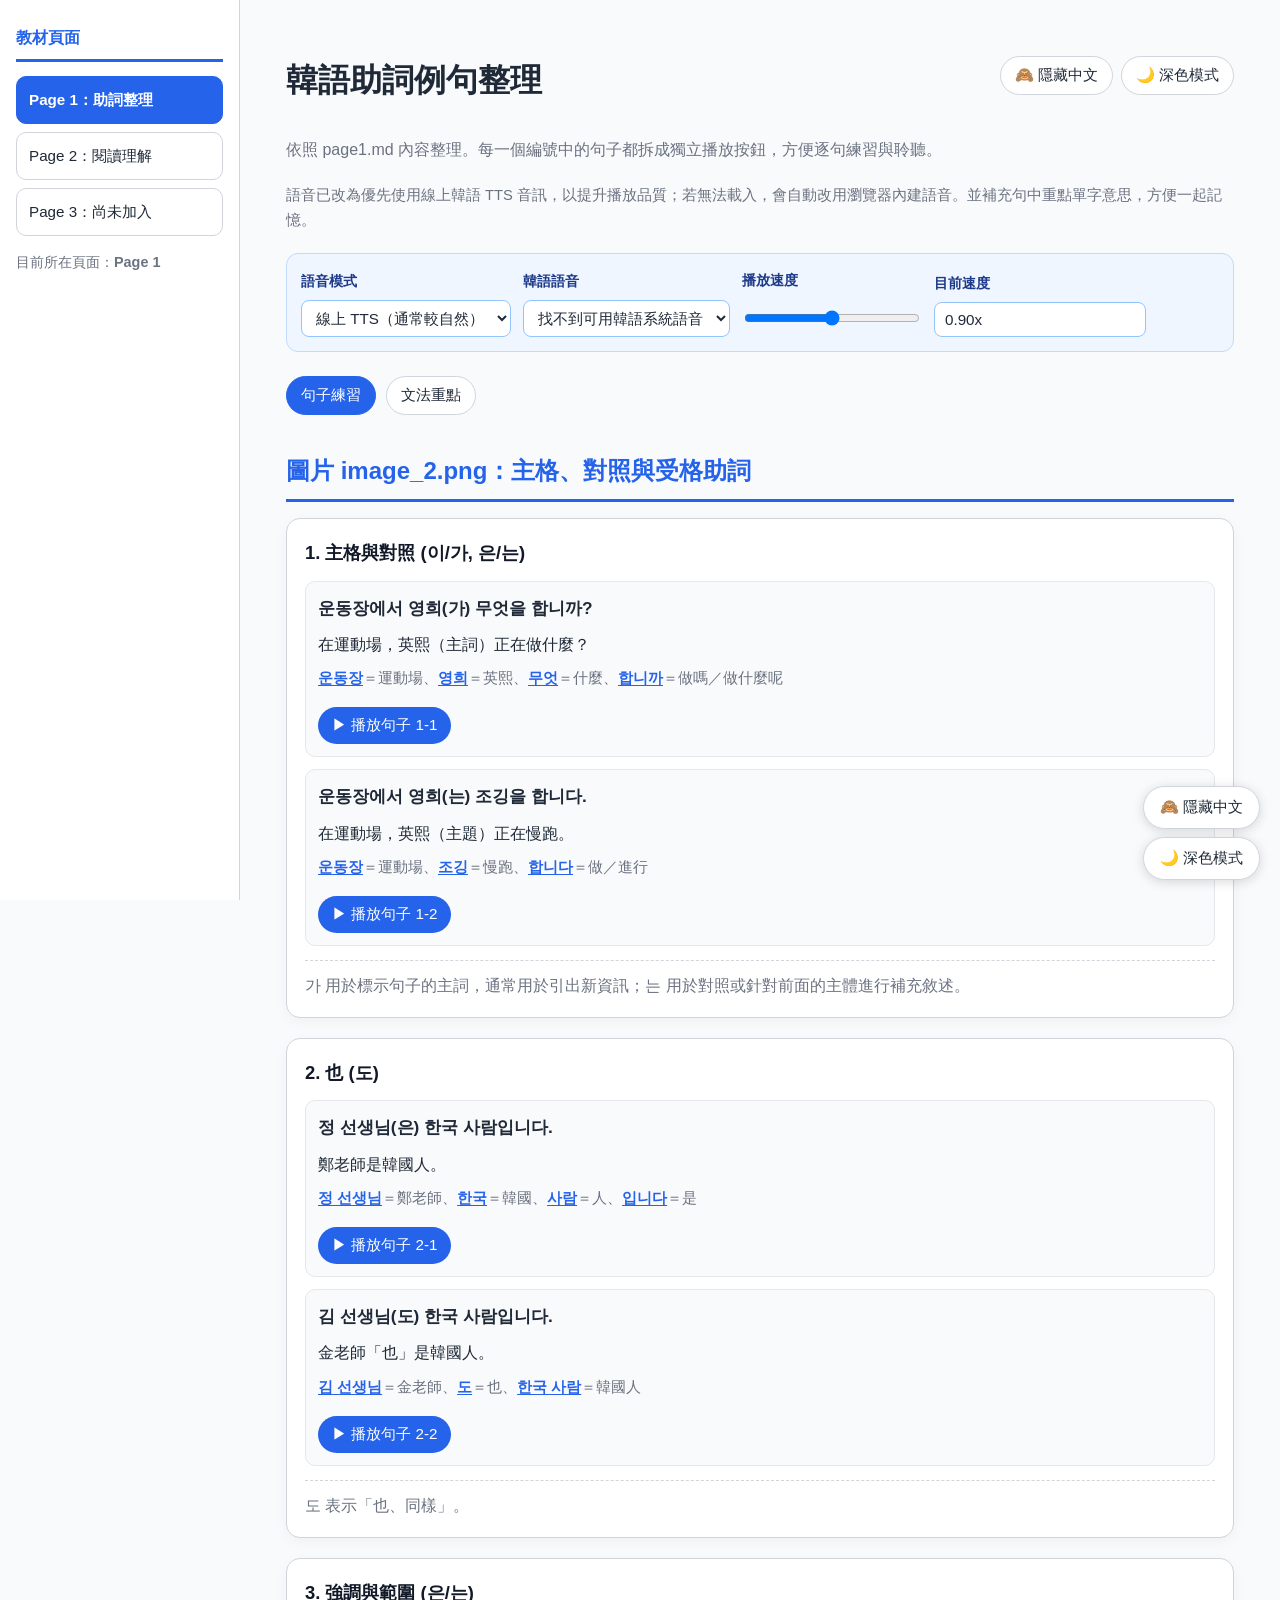
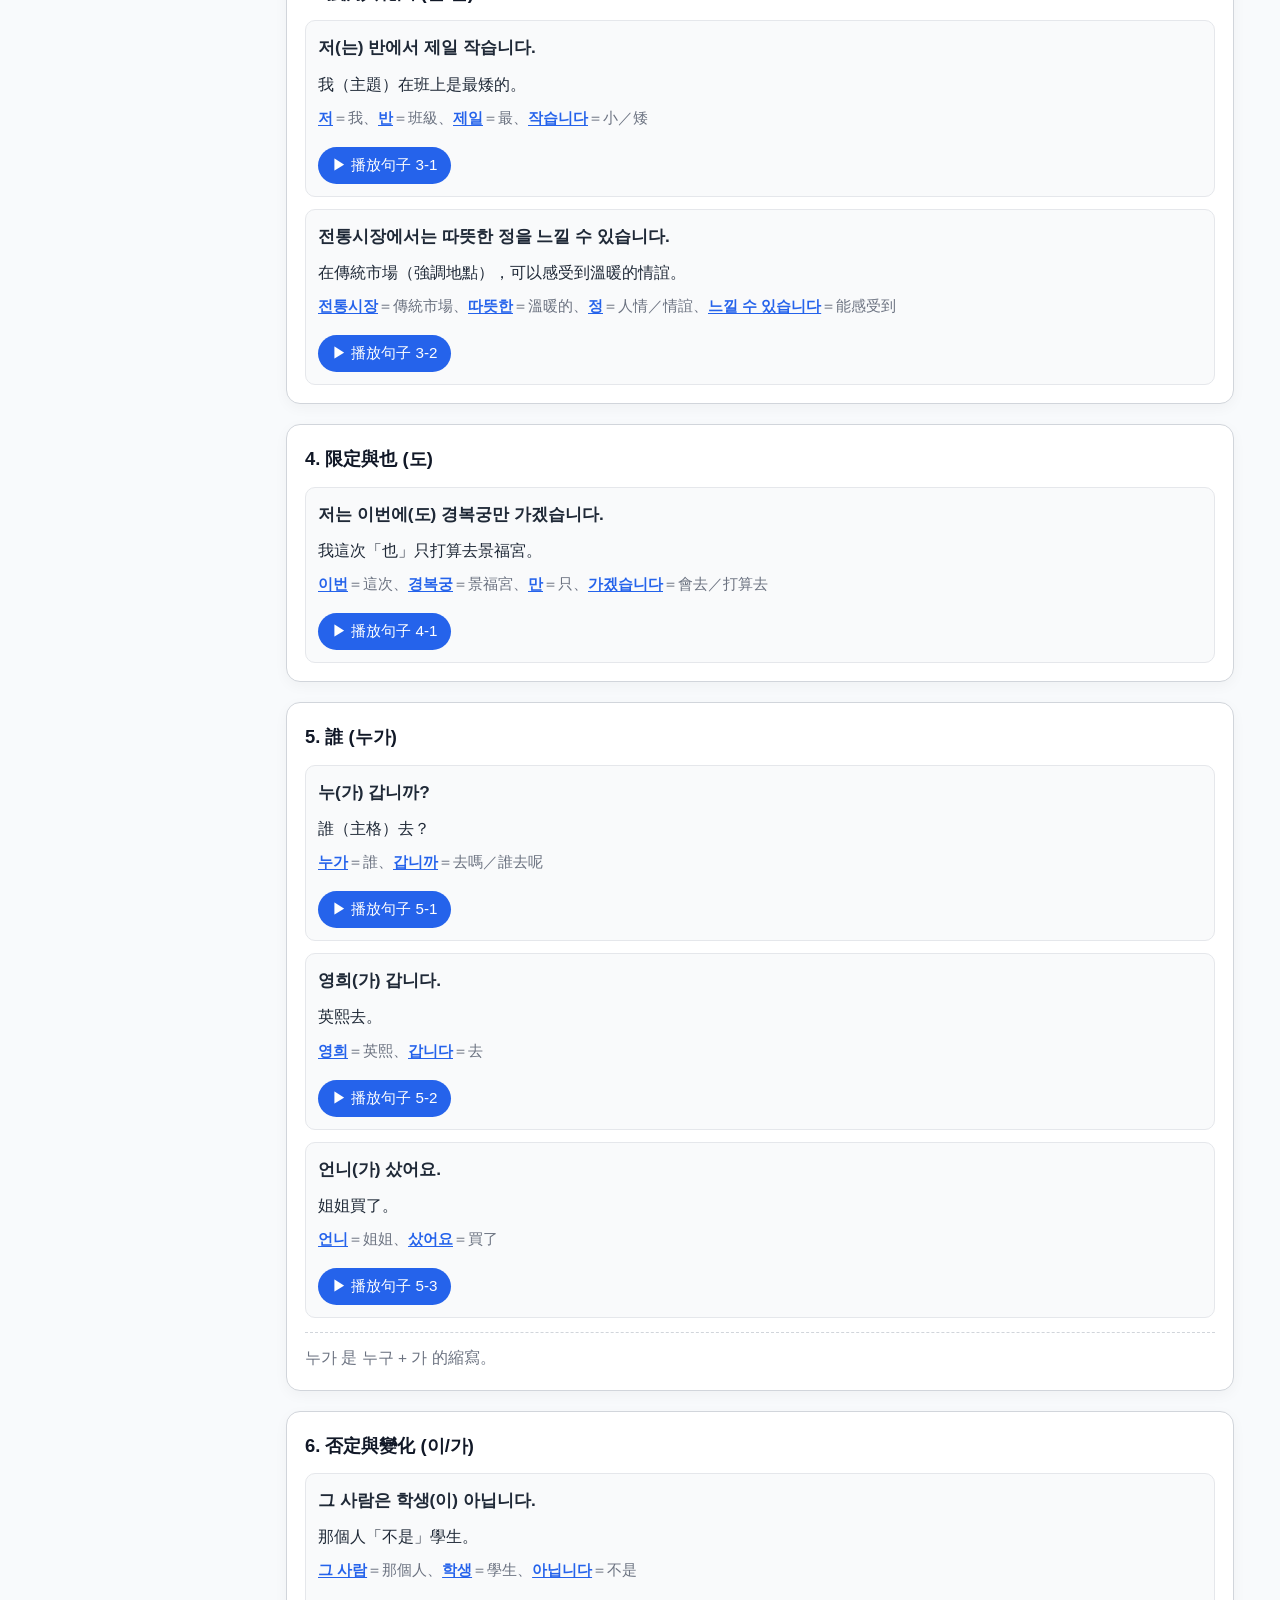
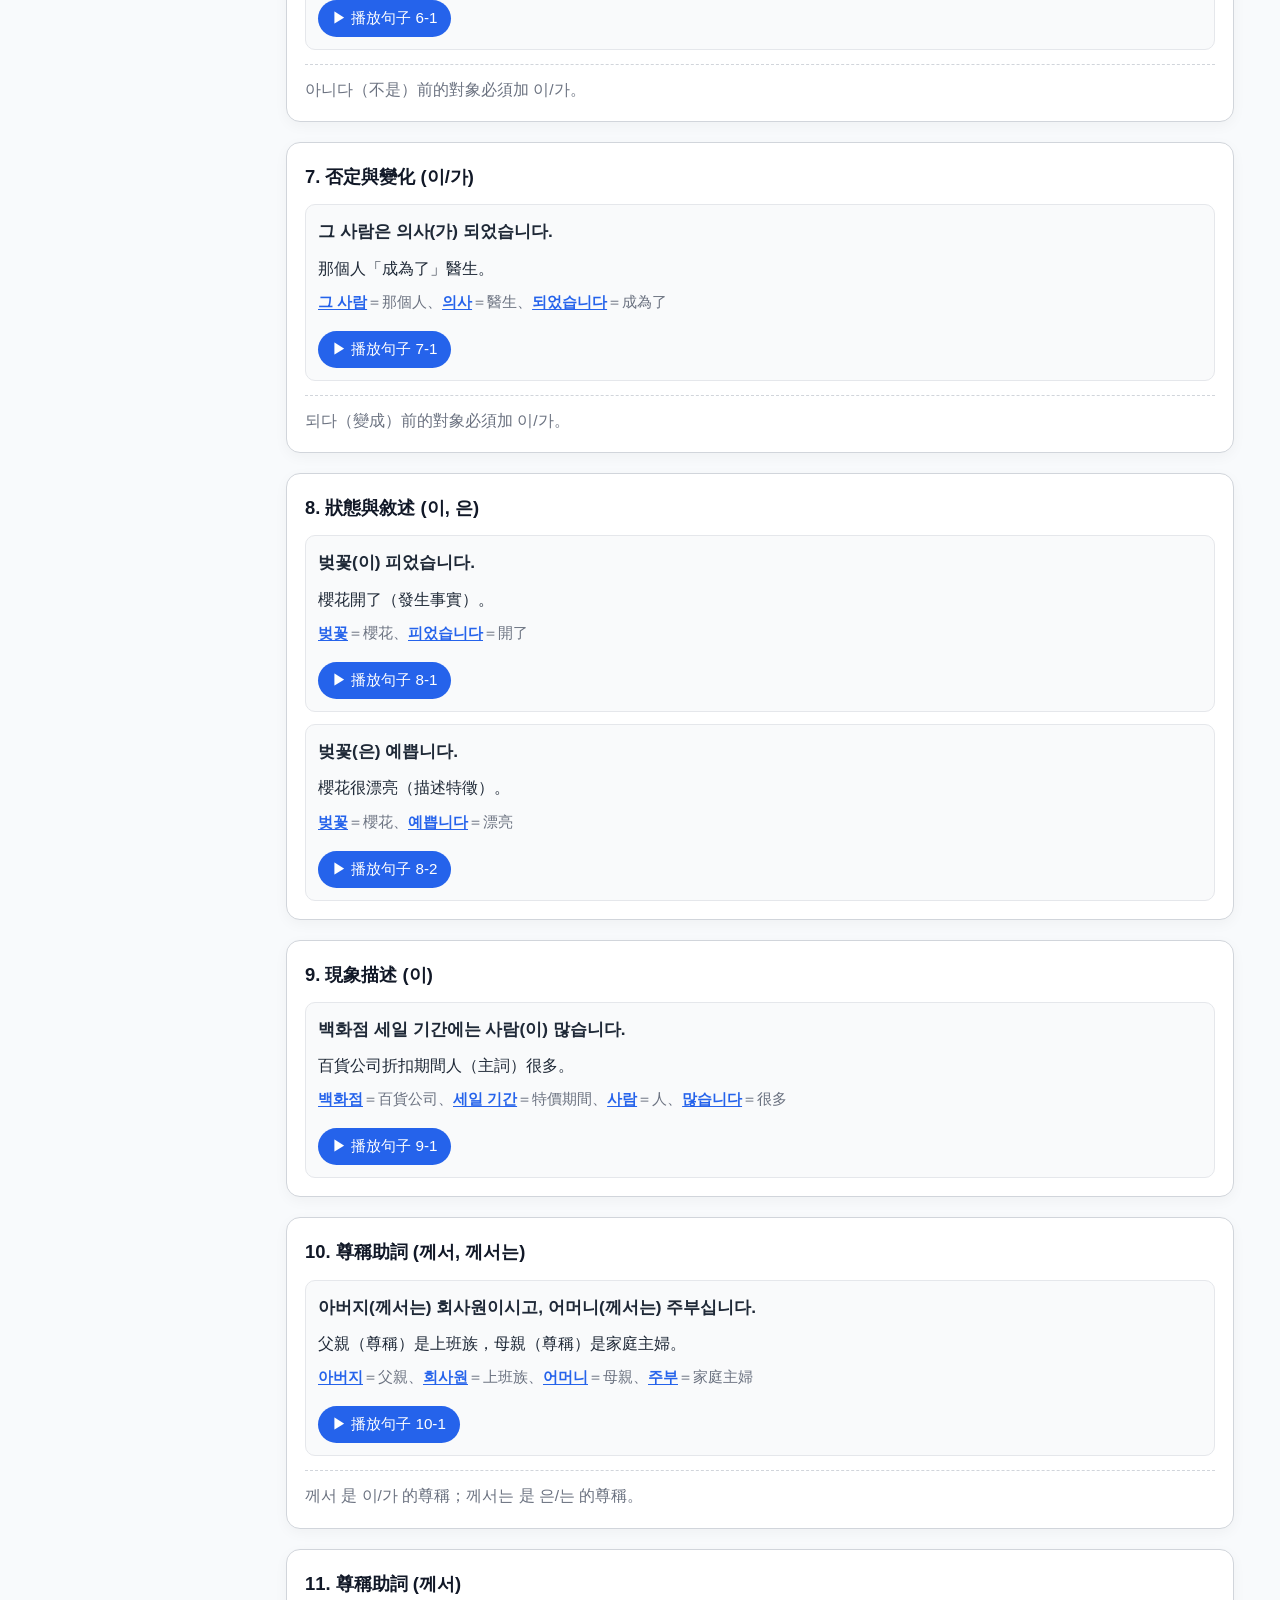
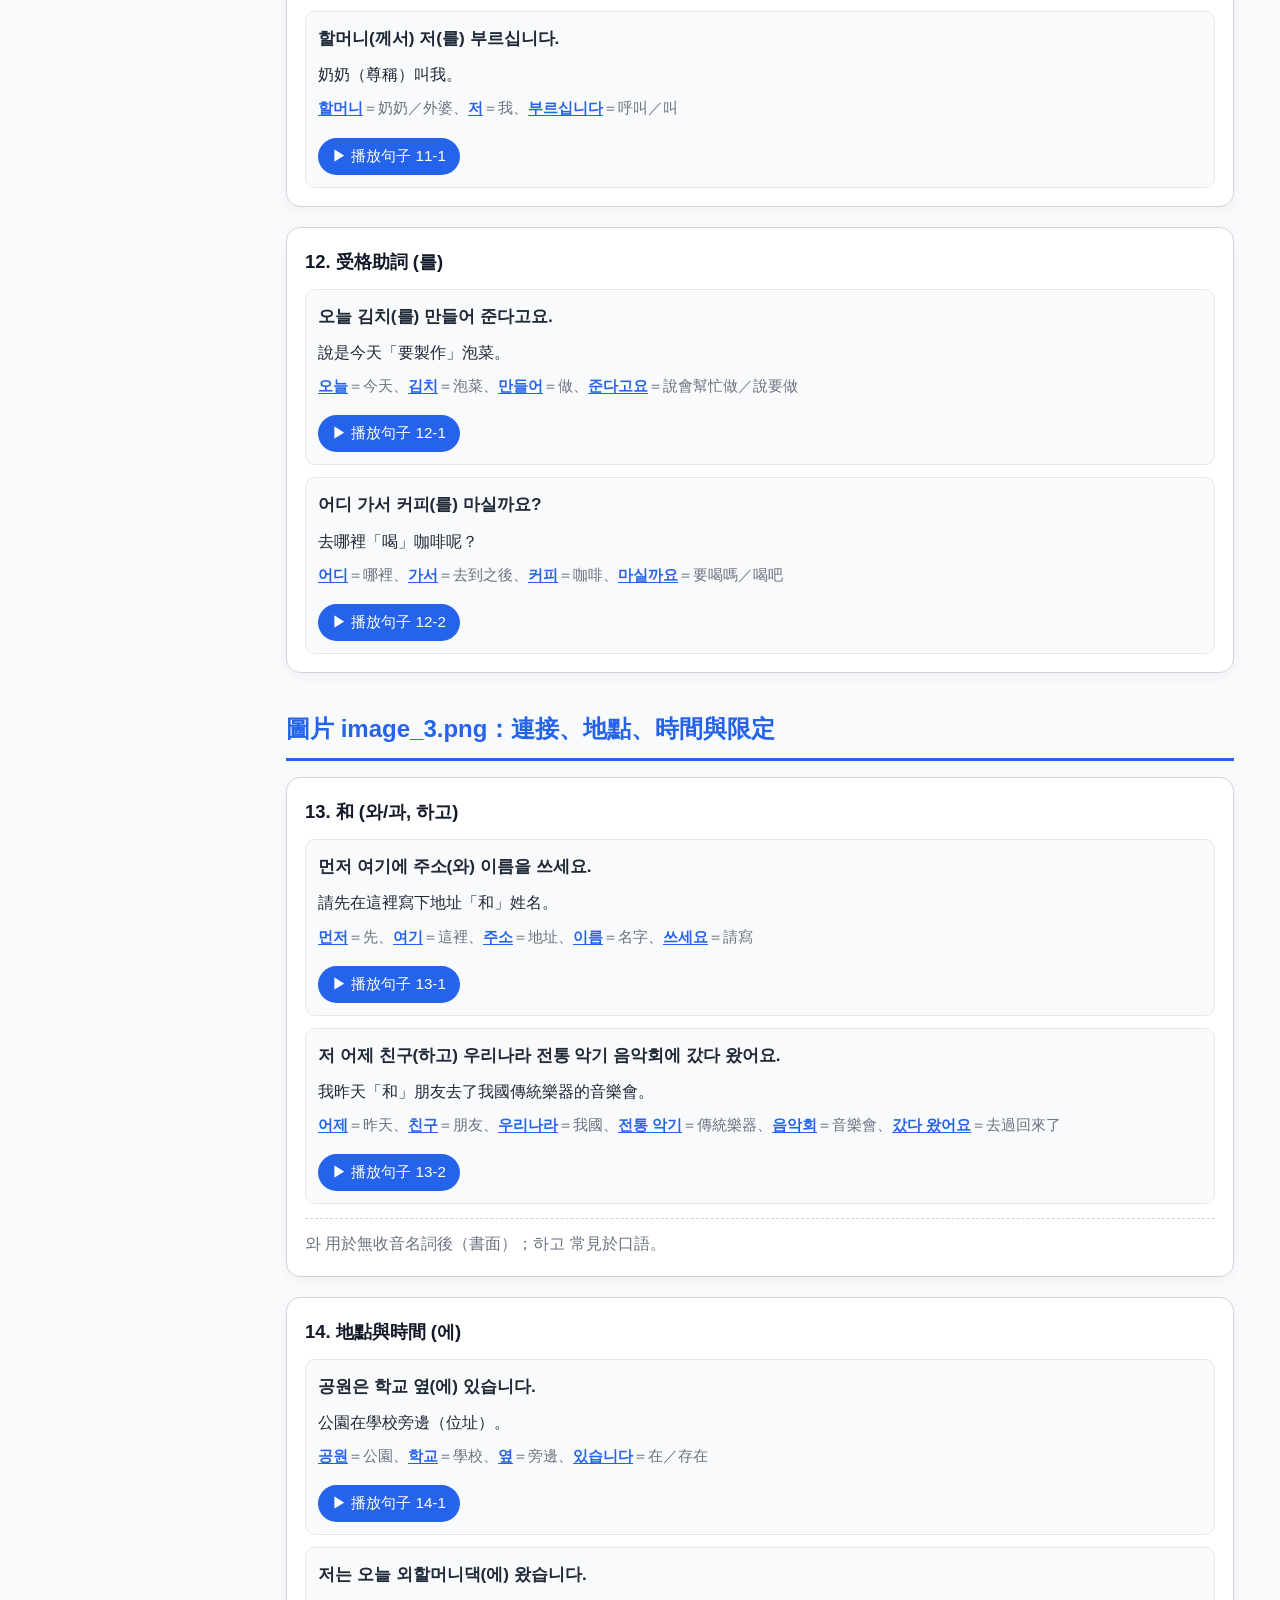
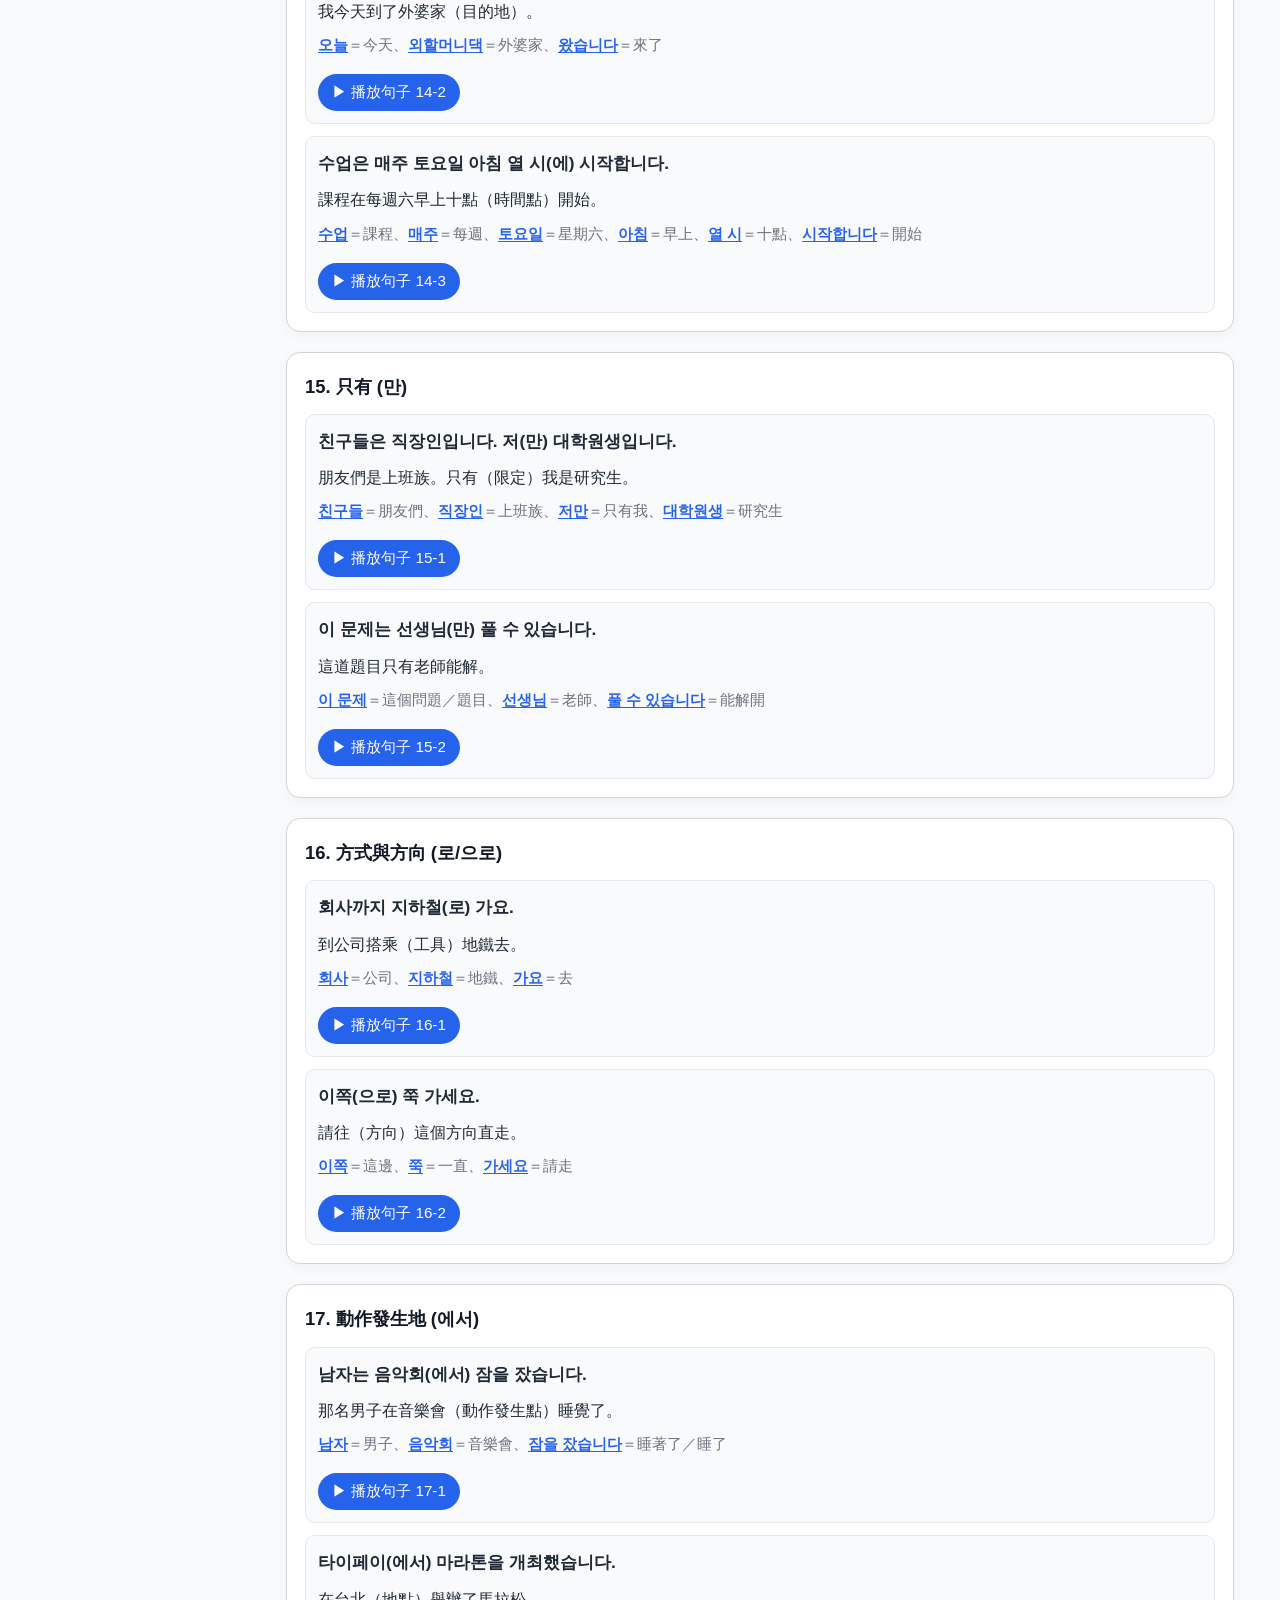
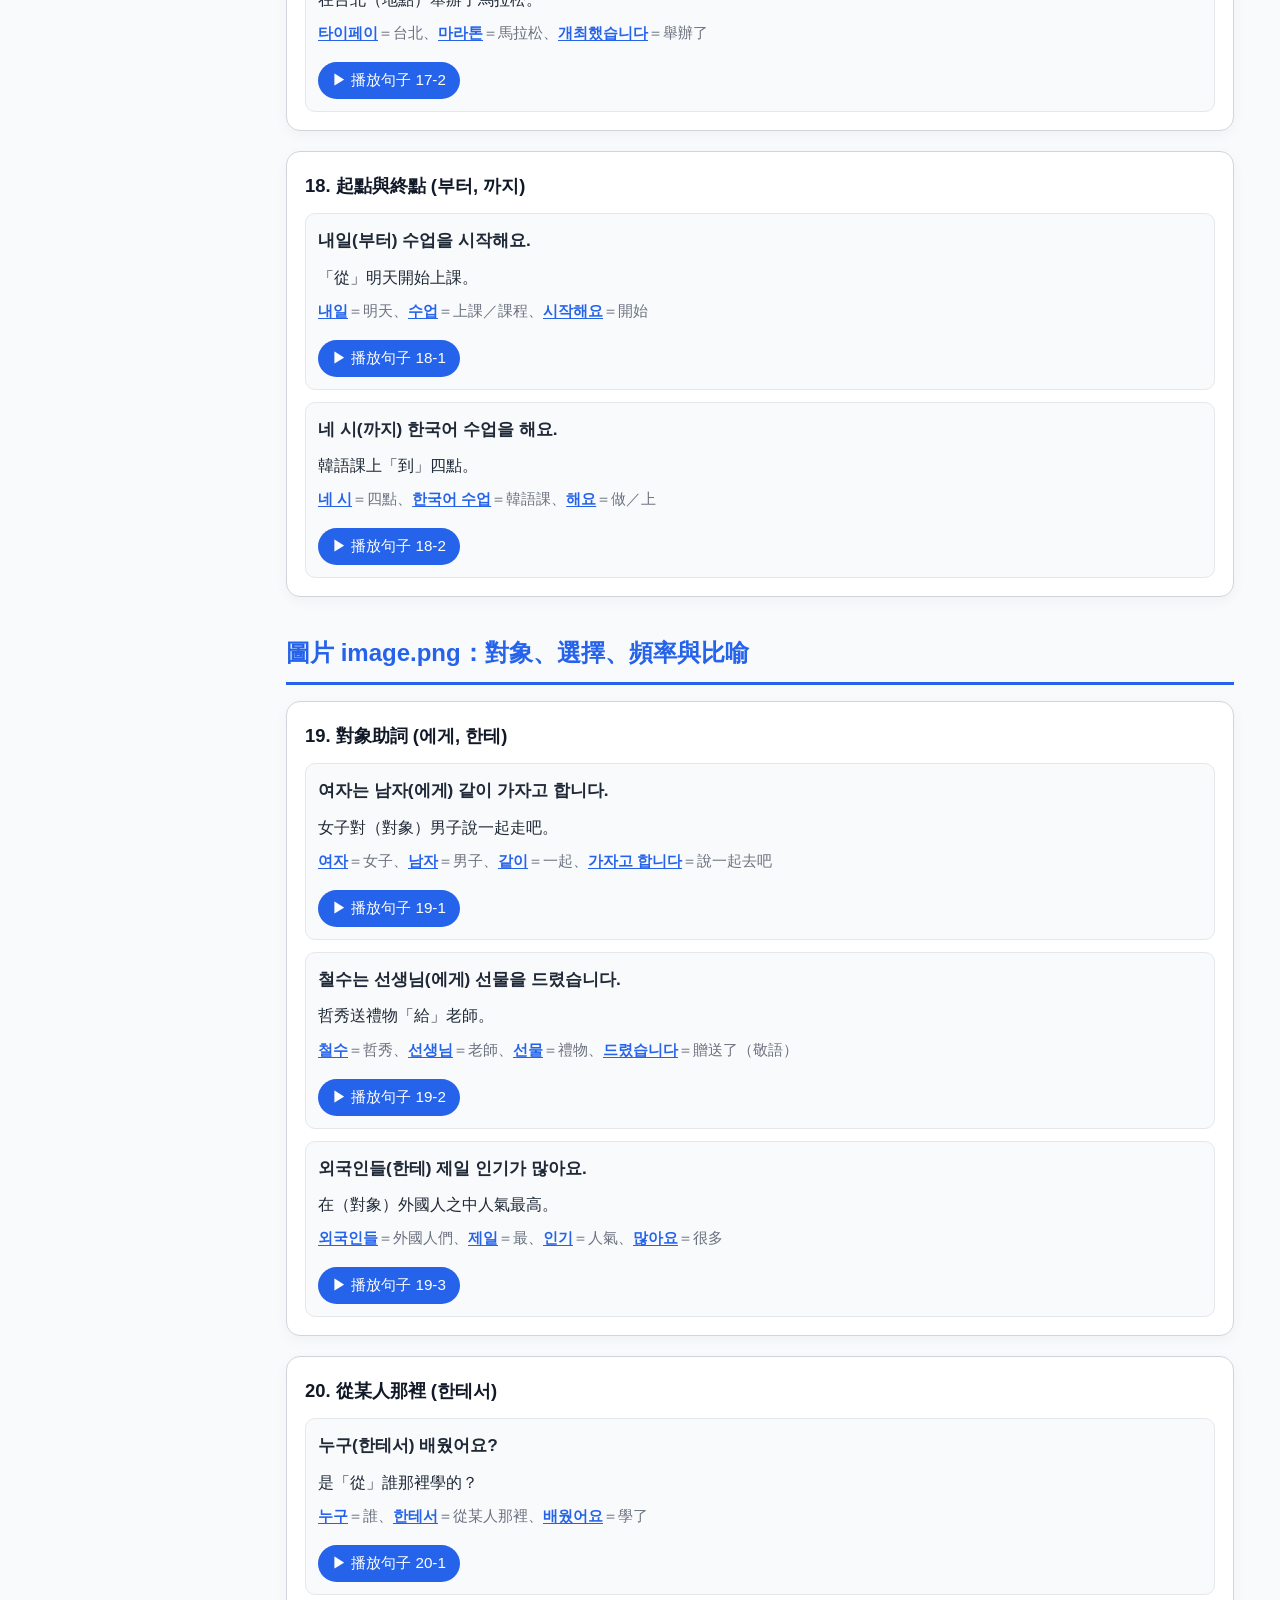
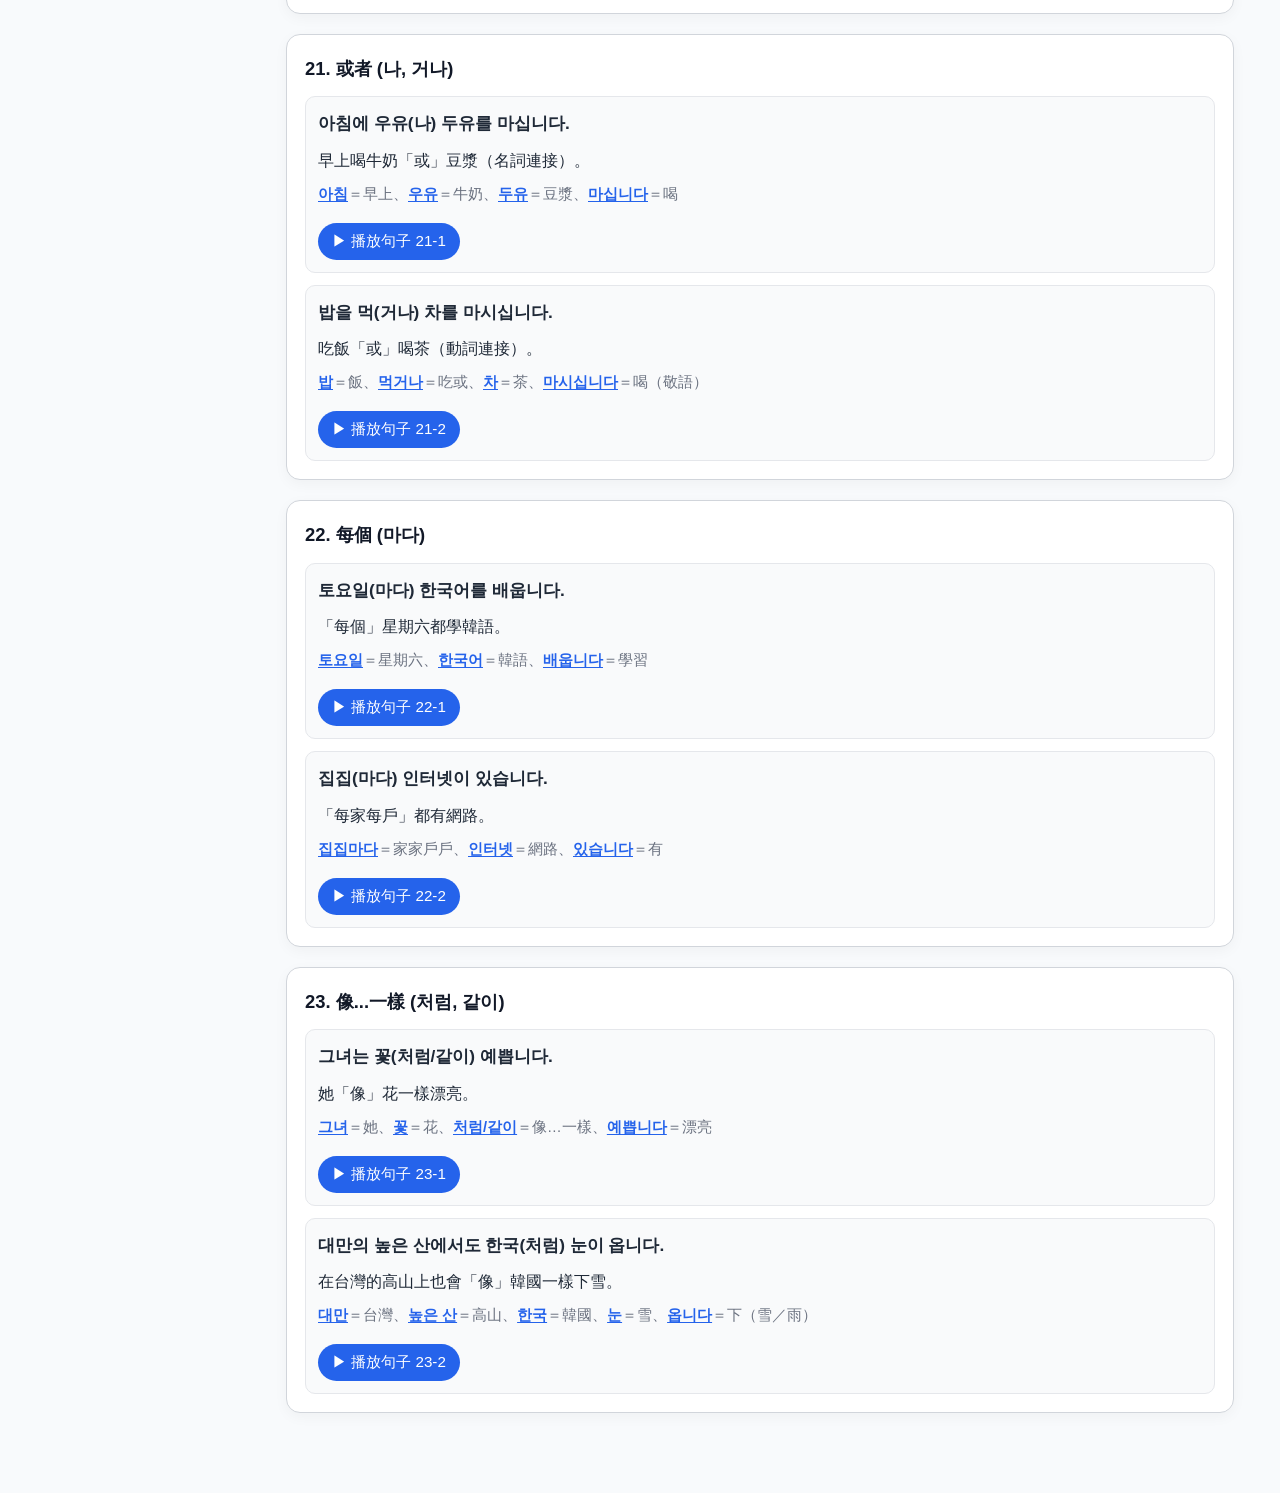
==== main.html @ 5abcccd9 "feat: add vocab pronunciation preview buttons and improve quiz UX - Add vocab preview buttons below " ====
<!DOCTYPE html>
<html lang="zh-Hant">
<head>
    <meta charset="UTF-8">
    <meta name="viewport" content="width=device-width, initial-scale=1.0">
    <title>韓語助詞整理</title>
    <style>
        :root {
            --primary: #2563eb;
            --primary-light: #dbeafe;
            --border: #d1d5db;
            --text: #1f2937;
            --muted: #6b7280;
            --bg: #f8fafc;
            --card: #ffffff;
            --subtle-bg: #f9fafb;
            --control-bg: #eff6ff;
            --control-border: #bfdbfe;
            --input-border: #93c5fd;
            --heading-accent: #1e3a8a;
        }

        body.dark-mode {
            --primary: #60a5fa;
            --primary-light: #1e3a8a;
            --border: #374151;
            --text: #f3f4f6;
            --muted: #9ca3af;
            --bg: #111827;
            --card: #1f2937;
            --subtle-bg: #111827;
            --control-bg: #172554;
            --control-border: #1d4ed8;
            --input-border: #3b82f6;
            --heading-accent: #bfdbfe;
        }

        * { box-sizing: border-box; }

        body {
            margin: 0;
            font-family: -apple-system, BlinkMacSystemFont, "Segoe UI", sans-serif;
            line-height: 1.7;
            color: var(--text);
            background: var(--bg);
        }

        .app-shell {
            display: grid;
            grid-template-columns: 240px minmax(0, 1fr);
            min-height: 100vh;
        }

        .sidebar {
            border-right: 1px solid var(--border);
            background: var(--card);
            padding: 24px 16px;
            position: sticky;
            top: 0;
            height: 100vh;
        }

        .sidebar-title {
            margin: 0 0 14px;
            font-size: 1rem;
            color: var(--primary);
        }

        .page-list {
            display: flex;
            flex-direction: column;
            gap: 8px;
        }

        .page-link {
            display: block;
            padding: 10px 12px;
            border: 1px solid var(--border);
            border-radius: 10px;
            color: var(--text);
            text-decoration: none;
            background: transparent;
            font-size: 0.95rem;
        }

        .page-link.active {
            background: var(--primary);
            color: #fff;
            border-color: var(--primary);
            font-weight: 600;
        }

        .page-note {
            margin-top: 14px;
            color: var(--muted);
            font-size: 0.9rem;
        }

        .container {
            max-width: 980px;
            margin: 0 auto;
            padding: 32px 16px 60px;
        }

        .top-bar {
            display: flex;
            justify-content: space-between;
            align-items: center;
            gap: 12px;
            margin-bottom: 8px;
        }

        h1 {
            margin-bottom: 12px;
            font-size: 2rem;
        }

        .intro {
            margin-bottom: 28px;
            color: var(--muted);
        }

        h2 {
            margin-top: 36px;
            margin-bottom: 16px;
            padding-bottom: 8px;
            border-bottom: 3px solid var(--primary);
            color: var(--primary);
        }

        .card {
            background: var(--card);
            border: 1px solid var(--border);
            border-radius: 14px;
            padding: 18px;
            margin-bottom: 20px;
            box-shadow: 0 4px 14px rgba(0, 0, 0, 0.04);
        }

        .card-title {
            margin: 0 0 12px;
            font-size: 1.15rem;
            color: #111827;
        }

        .audio-controls {
            display: flex;
            flex-wrap: wrap;
            gap: 12px;
            align-items: end;
            padding: 14px;
            margin-bottom: 24px;
            background: var(--control-bg);
            border: 1px solid var(--control-border);
            border-radius: 12px;
        }

        .panel-tabs {
            display: flex;
            gap: 10px;
            flex-wrap: wrap;
            margin-bottom: 20px;
        }

        .panel-tab {
            border: 1px solid var(--border);
            background: var(--card);
            color: var(--text);
            border-radius: 999px;
            padding: 8px 14px;
            cursor: pointer;
            font-size: 0.95rem;
        }

        .panel-tab.active {
            background: var(--primary);
            color: #fff;
            border-color: var(--primary);
        }

        .content-panel {
            display: none;
        }

        .content-panel.active {
            display: block;
        }

        .page-container {
            display: none;
        }

        .page-container.active {
            display: block;
        }

        .quiz-options {
            display: flex;
            flex-wrap: wrap;
            gap: 8px;
            margin: 10px 0;
        }

        .quiz-option {
            padding: 8px 16px;
            border: 2px solid var(--border);
            border-radius: 10px;
            background: var(--card);
            color: var(--text);
            cursor: pointer;
            font-size: 0.95rem;
            transition: all 0.2s;
        }

        .quiz-option:hover:not(.selected) {
            border-color: var(--primary);
            background: var(--primary-light);
        }

        .vocab-preview {
            display: flex;
            flex-wrap: wrap;
            gap: 6px;
            margin: 6px 0 4px;
        }

        .vocab-preview-btn {
            padding: 4px 10px;
            border: 1px dashed var(--primary);
            border-radius: 8px;
            background: transparent;
            color: var(--primary);
            cursor: pointer;
            font-size: 0.88rem;
            -webkit-user-select: none;
            user-select: none;
            transition: all 0.15s;
        }

        .vocab-preview-btn:hover {
            background: var(--primary-light);
        }

        .quiz-option.correct {
            border-color: #16a34a;
            background: #dcfce7;
            color: #166534;
            font-weight: 600;
        }

        .quiz-option.wrong {
            border-color: #dc2626;
            background: #fef2f2;
            color: #991b1b;
        }

        body.dark-mode .quiz-option.correct {
            background: #14532d;
            color: #bbf7d0;
            border-color: #22c55e;
        }

        body.dark-mode .quiz-option.wrong {
            background: #450a0a;
            color: #fecaca;
            border-color: #ef4444;
        }

        .quiz-option.selected {
            pointer-events: none;
        }

        .quiz-result {
            display: none;
            margin-top: 8px;
            padding: 10px 14px;
            border-radius: 10px;
            font-size: 0.95rem;
        }

        .quiz-result.show {
            display: block;
        }

        .quiz-result.correct-result {
            background: #dcfce7;
            color: #166534;
            border: 1px solid #bbf7d0;
        }

        .quiz-result.wrong-result {
            background: #fef2f2;
            color: #991b1b;
            border: 1px solid #fecaca;
        }

        body.dark-mode .quiz-result.correct-result {
            background: #14532d;
            color: #bbf7d0;
            border-color: #22c55e;
        }

        body.dark-mode .quiz-result.wrong-result {
            background: #450a0a;
            color: #fecaca;
            border-color: #ef4444;
        }

        .score-bar {
            display: flex;
            align-items: center;
            gap: 12px;
            padding: 14px;
            margin-bottom: 20px;
            background: var(--control-bg);
            border: 1px solid var(--control-border);
            border-radius: 12px;
            font-size: 1rem;
        }

        .score-bar b {
            color: var(--primary);
        }

        .grammar-summary {
            display: grid;
            grid-template-columns: repeat(auto-fit, minmax(240px, 1fr));
            gap: 14px;
            margin-bottom: 28px;
        }

        .grammar-item {
            background: var(--card);
            border: 1px solid var(--border);
            border-radius: 12px;
            padding: 14px;
        }

        .grammar-item h4 {
            margin: 0 0 8px;
            color: var(--primary);
        }

        .grammar-item p {
            margin: 0;
            color: var(--muted);
            font-size: 0.94rem;
        }

        .audio-field {
            display: flex;
            flex-direction: column;
            gap: 6px;
            min-width: 180px;
        }

        .audio-field label {
            font-size: 0.9rem;
            color: var(--heading-accent);
            font-weight: 600;
        }

        .audio-field select,
        .audio-field input {
            padding: 8px 10px;
            border: 1px solid var(--input-border);
            border-radius: 8px;
            font-size: 0.95rem;
            background: var(--card);
            color: var(--text);
        }

        .sentence-item {
            border: 1px solid #e5e7eb;
            background: var(--subtle-bg);
            border-radius: 10px;
            padding: 12px;
            margin-bottom: 12px;
        }

        .sentence-item:last-child { margin-bottom: 0; }

        .korean {
            font-size: 1.08rem;
            font-weight: 700;
            margin-bottom: 8px;
        }

        .translation {
            color: var(--text);
            margin-bottom: 8px;
        }

        .word-meanings {
            margin-bottom: 8px;
            font-size: 0.92rem;
            color: var(--muted);
        }

        .word-meanings b {
            color: var(--primary);
            cursor: pointer;
            text-decoration: underline;
            text-underline-offset: 2px;
            -webkit-user-select: none;
            user-select: none;
        }

        .play-btn {
            display: inline-block;
            margin-top: 8px;
            padding: 8px 14px;
            border: none;
            border-radius: 999px;
            background: var(--primary);
            color: white;
            cursor: pointer;
            font-size: 0.95rem;
        }

        .play-btn:hover { background: #1d4ed8; }

        .play-btn:disabled {
            opacity: 0.7;
            cursor: wait;
        }

        .explanation {
            margin-top: 14px;
            padding-top: 12px;
            border-top: 1px dashed var(--border);
            font-size: 0.97rem;
            color: var(--muted);
        }

        .audio-note {
            margin-top: -8px;
            margin-bottom: 20px;
            color: var(--muted);
            font-size: 0.92rem;
        }

        .theme-toggle {
            border: 1px solid var(--border);
            background: var(--card);
            color: var(--text);
            border-radius: 999px;
            padding: 8px 14px;
            cursor: pointer;
            font-size: 0.95rem;
        }

        .theme-toggle:hover {
            border-color: var(--primary);
        }

        .floating-controls {
            position: fixed;
            bottom: 20px;
            right: 20px;
            display: flex;
            flex-direction: column;
            gap: 8px;
            z-index: 1000;
        }

        .floating-controls button {
            border: 1px solid var(--border);
            background: var(--card);
            color: var(--text);
            border-radius: 999px;
            padding: 10px 16px;
            cursor: pointer;
            font-size: 0.95rem;
            box-shadow: 0 2px 12px rgba(0,0,0,0.15);
            transition: all 0.2s;
        }

        .floating-controls button:hover {
            border-color: var(--primary);
            box-shadow: 0 4px 16px rgba(0,0,0,0.2);
        }

        body.hide-chinese .translation,
        body.hide-chinese .explanation,
        body.hide-chinese .quiz-result.show,
        body.hide-chinese .quiz-result {
            display: none !important;
        }

        body.hide-chinese .chi {
            display: none;
        }

        body.hide-chinese .sentence-item:last-child { margin-bottom: 0; }

        @media (max-width: 900px) {
            .app-shell {
                grid-template-columns: 1fr;
            }

            .sidebar {
                position: static;
                height: auto;
                border-right: none;
                border-bottom: 1px solid var(--border);
            }
        }
    </style>
</head>
<body>
    <div class="app-shell">
    <aside class="sidebar">
        <h2 class="sidebar-title">教材頁面</h2>
        <nav class="page-list" aria-label="Page navigation">
            <a class="page-link active" href="#" data-page="page1" aria-current="page">Page 1：助詞整理</a>
            <a class="page-link" href="#" data-page="page2">Page 2：閱讀理解</a>
            <a class="page-link" href="#" onclick="return false;">Page 3：尚未加入</a>
        </nav>
        <p class="page-note" id="pageNote">目前所在頁面：<b>Page 1</b></p>
    </aside>

    <div class="container">
        <div class="top-bar">
            <h1>韓語助詞例句整理</h1>
            <div style="display:flex;gap:8px;">
                <button id="chineseToggle" class="theme-toggle" type="button">🙈 隱藏中文</button>
                <button id="themeToggle" class="theme-toggle" type="button">🌙 深色模式</button>
            </div>
        </div>
        <p class="intro">依照 page1.md 內容整理。每一個編號中的句子都拆成獨立播放按鈕，方便逐句練習與聆聽。</p>
        <p class="audio-note">語音已改為優先使用線上韓語 TTS 音訊，以提升播放品質；若無法載入，會自動改用瀏覽器內建語音。並補充句中重點單字意思，方便一起記憶。</p>

        <section class="audio-controls">
            <div class="audio-field">
                <label for="ttsMode">語音模式</label>
                <select id="ttsMode">
                    <option value="remote">線上 TTS（通常較自然）</option>
                    <option value="browser">瀏覽器 / 系統韓語語音</option>
                </select>
            </div>
            <div class="audio-field">
                <label for="voiceSelect">韓語語音</label>
                <select id="voiceSelect"></select>
            </div>
            <div class="audio-field">
                <label for="rateControl">播放速度</label>
                <input id="rateControl" type="range" min="0.7" max="1.1" step="0.05" value="0.9">
            </div>
            <div class="audio-field">
                <label for="rateValue">目前速度</label>
                <input id="rateValue" type="text" value="0.90x" readonly>
            </div>
        </section>

        <!-- ===== PAGE 1 ===== -->
        <div id="page1" class="page-container active">

        <section class="panel-tabs">
            <button class="panel-tab active" data-panel="sentencesPanel" type="button">句子練習</button>
            <button class="panel-tab" data-panel="grammarPanel" type="button">文法重點</button>
        </section>

        <section id="grammarPanel" class="content-panel">
            <h2>文法重點整理</h2>
            <div class="grammar-summary">
                <div class="grammar-item"><h4>主格 / 主題</h4><p><b>이/가</b> 標示主詞；<b>은/는</b> 表示主題、對照、強調。</p></div>
                <div class="grammar-item"><h4>添加 / 限定</h4><p><b>도</b> 表示也；<b>만</b> 表示只有、只。</p></div>
                <div class="grammar-item"><h4>受格 / 對象</h4><p><b>를/을</b> 標示受詞；<b>에게/한테</b> 表示對象；<b>한테서</b> 表示從某人那裡。</p></div>
                <div class="grammar-item"><h4>地點 / 時間</h4><p><b>에</b> 表示位置或時間點；<b>에서</b> 表示動作發生地；<b>부터/까지</b> 表示起訖。</p></div>
                <div class="grammar-item"><h4>連接 / 選擇</h4><p><b>와/과, 하고</b> 表示和；<b>나, 거나</b> 表示或者。</p></div>
                <div class="grammar-item"><h4>方式 / 比喻</h4><p><b>로/으로</b> 表方式方向；<b>처럼/같이</b> 表像…一樣；<b>마다</b> 表每個。</p></div>
                <div class="grammar-item"><h4>尊稱</h4><p><b>께서/께서는</b> 是主格與主題助詞的尊稱形式。</p></div>
                <div class="grammar-item"><h4>特殊搭配</h4><p><b>아니다</b>、<b>되다</b> 前的名詞常搭配 <b>이/가</b>。</p></div>
            </div>
        </section>

        <section id="sentencesPanel" class="content-panel active">
        <h2>圖片 image_2.png：主格、對照與受格助詞</h2>

        <section class="card"><h3 class="card-title">1. 主格與對照 (이/가, 은/는)</h3><div class="sentence-item"><div class="korean">운동장에서 영희(가) 무엇을 합니까?</div><div class="translation">在運動場，英熙（主詞）正在做什麼？</div><div class="word-meanings"><b>운동장</b>＝運動場、<b>영희</b>＝英熙、<b>무엇</b>＝什麼、<b>합니까</b>＝做嗎／做什麼呢</div><button class="play-btn" data-text="운동장에서 영희가 무엇을 합니까?">▶ 播放句子 1-1</button></div><div class="sentence-item"><div class="korean">운동장에서 영희(는) 조깅을 합니다.</div><div class="translation">在運動場，英熙（主題）正在慢跑。</div><div class="word-meanings"><b>운동장</b>＝運動場、<b>조깅</b>＝慢跑、<b>합니다</b>＝做／進行</div><button class="play-btn" data-text="운동장에서 영희는 조깅을 합니다.">▶ 播放句子 1-2</button></div><div class="explanation">가 用於標示句子的主詞，通常用於引出新資訊；는 用於對照或針對前面的主體進行補充敘述。</div></section>
        <section class="card"><h3 class="card-title">2. 也 (도)</h3><div class="sentence-item"><div class="korean">정 선생님(은) 한국 사람입니다.</div><div class="translation">鄭老師是韓國人。</div><div class="word-meanings"><b>정 선생님</b>＝鄭老師、<b>한국</b>＝韓國、<b>사람</b>＝人、<b>입니다</b>＝是</div><button class="play-btn" data-text="정 선생님은 한국 사람입니다.">▶ 播放句子 2-1</button></div><div class="sentence-item"><div class="korean">김 선생님(도) 한국 사람입니다.</div><div class="translation">金老師「也」是韓國人。</div><div class="word-meanings"><b>김 선생님</b>＝金老師、<b>도</b>＝也、<b>한국 사람</b>＝韓國人</div><button class="play-btn" data-text="김 선생님도 한국 사람입니다.">▶ 播放句子 2-2</button></div><div class="explanation">도 表示「也、同樣」。</div></section>
        <section class="card"><h3 class="card-title">3. 強調與範圍 (은/는)</h3><div class="sentence-item"><div class="korean">저(는) 반에서 제일 작습니다.</div><div class="translation">我（主題）在班上是最矮的。</div><div class="word-meanings"><b>저</b>＝我、<b>반</b>＝班級、<b>제일</b>＝最、<b>작습니다</b>＝小／矮</div><button class="play-btn" data-text="저는 반에서 제일 작습니다.">▶ 播放句子 3-1</button></div><div class="sentence-item"><div class="korean">전통시장에서는 따뜻한 정을 느낄 수 있습니다.</div><div class="translation">在傳統市場（強調地點），可以感受到溫暖的情誼。</div><div class="word-meanings"><b>전통시장</b>＝傳統市場、<b>따뜻한</b>＝溫暖的、<b>정</b>＝人情／情誼、<b>느낄 수 있습니다</b>＝能感受到</div><button class="play-btn" data-text="전통시장에서는 따뜻한 정을 느낄 수 있습니다.">▶ 播放句子 3-2</button></div></section>
        <section class="card"><h3 class="card-title">4. 限定與也 (도)</h3><div class="sentence-item"><div class="korean">저는 이번에(도) 경복궁만 가겠습니다.</div><div class="translation">我這次「也」只打算去景福宮。</div><div class="word-meanings"><b>이번</b>＝這次、<b>경복궁</b>＝景福宮、<b>만</b>＝只、<b>가겠습니다</b>＝會去／打算去</div><button class="play-btn" data-text="저는 이번에도 경복궁만 가겠습니다.">▶ 播放句子 4-1</button></div></section>
        <section class="card"><h3 class="card-title">5. 誰 (누가)</h3><div class="sentence-item"><div class="korean">누(가) 갑니까?</div><div class="translation">誰（主格）去？</div><div class="word-meanings"><b>누가</b>＝誰、<b>갑니까</b>＝去嗎／誰去呢</div><button class="play-btn" data-text="누가 갑니까?">▶ 播放句子 5-1</button></div><div class="sentence-item"><div class="korean">영희(가) 갑니다.</div><div class="translation">英熙去。</div><div class="word-meanings"><b>영희</b>＝英熙、<b>갑니다</b>＝去</div><button class="play-btn" data-text="영희가 갑니다.">▶ 播放句子 5-2</button></div><div class="sentence-item"><div class="korean">언니(가) 샀어요.</div><div class="translation">姐姐買了。</div><div class="word-meanings"><b>언니</b>＝姐姐、<b>샀어요</b>＝買了</div><button class="play-btn" data-text="언니가 샀어요.">▶ 播放句子 5-3</button></div><div class="explanation">누가 是 누구 + 가 的縮寫。</div></section>
        <section class="card"><h3 class="card-title">6. 否定與變化 (이/가)</h3><div class="sentence-item"><div class="korean">그 사람은 학생(이) 아닙니다.</div><div class="translation">那個人「不是」學生。</div><div class="word-meanings"><b>그 사람</b>＝那個人、<b>학생</b>＝學生、<b>아닙니다</b>＝不是</div><button class="play-btn" data-text="그 사람은 학생이 아닙니다.">▶ 播放句子 6-1</button></div><div class="explanation">아니다（不是）前的對象必須加 이/가。</div></section>
        <section class="card"><h3 class="card-title">7. 否定與變化 (이/가)</h3><div class="sentence-item"><div class="korean">그 사람은 의사(가) 되었습니다.</div><div class="translation">那個人「成為了」醫生。</div><div class="word-meanings"><b>그 사람</b>＝那個人、<b>의사</b>＝醫生、<b>되었습니다</b>＝成為了</div><button class="play-btn" data-text="그 사람은 의사가 되었습니다.">▶ 播放句子 7-1</button></div><div class="explanation">되다（變成）前的對象必須加 이/가。</div></section>
        <section class="card"><h3 class="card-title">8. 狀態與敘述 (이, 은)</h3><div class="sentence-item"><div class="korean">벚꽃(이) 피었습니다.</div><div class="translation">櫻花開了（發生事實）。</div><div class="word-meanings"><b>벚꽃</b>＝櫻花、<b>피었습니다</b>＝開了</div><button class="play-btn" data-text="벚꽃이 피었습니다.">▶ 播放句子 8-1</button></div><div class="sentence-item"><div class="korean">벚꽃(은) 예쁩니다.</div><div class="translation">櫻花很漂亮（描述特徵）。</div><div class="word-meanings"><b>벚꽃</b>＝櫻花、<b>예쁩니다</b>＝漂亮</div><button class="play-btn" data-text="벚꽃은 예쁩니다.">▶ 播放句子 8-2</button></div></section>
        <section class="card"><h3 class="card-title">9. 現象描述 (이)</h3><div class="sentence-item"><div class="korean">백화점 세일 기간에는 사람(이) 많습니다.</div><div class="translation">百貨公司折扣期間人（主詞）很多。</div><div class="word-meanings"><b>백화점</b>＝百貨公司、<b>세일 기간</b>＝特價期間、<b>사람</b>＝人、<b>많습니다</b>＝很多</div><button class="play-btn" data-text="백화점 세일 기간에는 사람이 많습니다.">▶ 播放句子 9-1</button></div></section>
        <section class="card"><h3 class="card-title">10. 尊稱助詞 (께서, 께서는)</h3><div class="sentence-item"><div class="korean">아버지(께서는) 회사원이시고, 어머니(께서는) 주부십니다.</div><div class="translation">父親（尊稱）是上班族，母親（尊稱）是家庭主婦。</div><div class="word-meanings"><b>아버지</b>＝父親、<b>회사원</b>＝上班族、<b>어머니</b>＝母親、<b>주부</b>＝家庭主婦</div><button class="play-btn" data-text="아버지께서는 회사원이시고, 어머니께서는 주부십니다.">▶ 播放句子 10-1</button></div><div class="explanation">께서 是 이/가 的尊稱；께서는 是 은/는 的尊稱。</div></section>
        <section class="card"><h3 class="card-title">11. 尊稱助詞 (께서)</h3><div class="sentence-item"><div class="korean">할머니(께서) 저(를) 부르십니다.</div><div class="translation">奶奶（尊稱）叫我。</div><div class="word-meanings"><b>할머니</b>＝奶奶／外婆、<b>저</b>＝我、<b>부르십니다</b>＝呼叫／叫</div><button class="play-btn" data-text="할머니께서 저를 부르십니다.">▶ 播放句子 11-1</button></div></section>
        <section class="card"><h3 class="card-title">12. 受格助詞 (를)</h3><div class="sentence-item"><div class="korean">오늘 김치(를) 만들어 준다고요.</div><div class="translation">說是今天「要製作」泡菜。</div><div class="word-meanings"><b>오늘</b>＝今天、<b>김치</b>＝泡菜、<b>만들어</b>＝做、<b>준다고요</b>＝說會幫忙做／說要做</div><button class="play-btn" data-text="오늘 김치를 만들어 준다고요.">▶ 播放句子 12-1</button></div><div class="sentence-item"><div class="korean">어디 가서 커피(를) 마실까요?</div><div class="translation">去哪裡「喝」咖啡呢？</div><div class="word-meanings"><b>어디</b>＝哪裡、<b>가서</b>＝去到之後、<b>커피</b>＝咖啡、<b>마실까요</b>＝要喝嗎／喝吧</div><button class="play-btn" data-text="어디 가서 커피를 마실까요?">▶ 播放句子 12-2</button></div></section>

        <h2>圖片 image_3.png：連接、地點、時間與限定</h2>
        <section class="card"><h3 class="card-title">13. 和 (와/과, 하고)</h3><div class="sentence-item"><div class="korean">먼저 여기에 주소(와) 이름을 쓰세요.</div><div class="translation">請先在這裡寫下地址「和」姓名。</div><div class="word-meanings"><b>먼저</b>＝先、<b>여기</b>＝這裡、<b>주소</b>＝地址、<b>이름</b>＝名字、<b>쓰세요</b>＝請寫</div><button class="play-btn" data-text="먼저 여기에 주소와 이름을 쓰세요.">▶ 播放句子 13-1</button></div><div class="sentence-item"><div class="korean">저 어제 친구(하고) 우리나라 전통 악기 음악회에 갔다 왔어요.</div><div class="translation">我昨天「和」朋友去了我國傳統樂器的音樂會。</div><div class="word-meanings"><b>어제</b>＝昨天、<b>친구</b>＝朋友、<b>우리나라</b>＝我國、<b>전통 악기</b>＝傳統樂器、<b>음악회</b>＝音樂會、<b>갔다 왔어요</b>＝去過回來了</div><button class="play-btn" data-text="저 어제 친구하고 우리나라 전통 악기 음악회에 갔다 왔어요.">▶ 播放句子 13-2</button></div><div class="explanation">와 用於無收音名詞後（書面）；하고 常見於口語。</div></section>
        <section class="card"><h3 class="card-title">14. 地點與時間 (에)</h3><div class="sentence-item"><div class="korean">공원은 학교 옆(에) 있습니다.</div><div class="translation">公園在學校旁邊（位址）。</div><div class="word-meanings"><b>공원</b>＝公園、<b>학교</b>＝學校、<b>옆</b>＝旁邊、<b>있습니다</b>＝在／存在</div><button class="play-btn" data-text="공원은 학교 옆에 있습니다.">▶ 播放句子 14-1</button></div><div class="sentence-item"><div class="korean">저는 오늘 외할머니댁(에) 왔습니다.</div><div class="translation">我今天到了外婆家（目的地）。</div><div class="word-meanings"><b>오늘</b>＝今天、<b>외할머니댁</b>＝外婆家、<b>왔습니다</b>＝來了</div><button class="play-btn" data-text="저는 오늘 외할머니댁에 왔습니다.">▶ 播放句子 14-2</button></div><div class="sentence-item"><div class="korean">수업은 매주 토요일 아침 열 시(에) 시작합니다.</div><div class="translation">課程在每週六早上十點（時間點）開始。</div><div class="word-meanings"><b>수업</b>＝課程、<b>매주</b>＝每週、<b>토요일</b>＝星期六、<b>아침</b>＝早上、<b>열 시</b>＝十點、<b>시작합니다</b>＝開始</div><button class="play-btn" data-text="수업은 매주 토요일 아침 열 시에 시작합니다.">▶ 播放句子 14-3</button></div></section>
        <section class="card"><h3 class="card-title">15. 只有 (만)</h3><div class="sentence-item"><div class="korean">친구들은 직장인입니다. 저(만) 대학원생입니다.</div><div class="translation">朋友們是上班族。只有（限定）我是研究生。</div><div class="word-meanings"><b>친구들</b>＝朋友們、<b>직장인</b>＝上班族、<b>저만</b>＝只有我、<b>대학원생</b>＝研究生</div><button class="play-btn" data-text="친구들은 직장인입니다. 저만 대학원생입니다.">▶ 播放句子 15-1</button></div><div class="sentence-item"><div class="korean">이 문제는 선생님(만) 풀 수 있습니다.</div><div class="translation">這道題目只有老師能解。</div><div class="word-meanings"><b>이 문제</b>＝這個問題／題目、<b>선생님</b>＝老師、<b>풀 수 있습니다</b>＝能解開</div><button class="play-btn" data-text="이 문제는 선생님만 풀 수 있습니다.">▶ 播放句子 15-2</button></div></section>
        <section class="card"><h3 class="card-title">16. 方式與方向 (로/으로)</h3><div class="sentence-item"><div class="korean">회사까지 지하철(로) 가요.</div><div class="translation">到公司搭乘（工具）地鐵去。</div><div class="word-meanings"><b>회사</b>＝公司、<b>지하철</b>＝地鐵、<b>가요</b>＝去</div><button class="play-btn" data-text="회사까지 지하철로 가요.">▶ 播放句子 16-1</button></div><div class="sentence-item"><div class="korean">이쪽(으로) 쭉 가세요.</div><div class="translation">請往（方向）這個方向直走。</div><div class="word-meanings"><b>이쪽</b>＝這邊、<b>쭉</b>＝一直、<b>가세요</b>＝請走</div><button class="play-btn" data-text="이쪽으로 쭉 가세요.">▶ 播放句子 16-2</button></div></section>
        <section class="card"><h3 class="card-title">17. 動作發生地 (에서)</h3><div class="sentence-item"><div class="korean">남자는 음악회(에서) 잠을 잤습니다.</div><div class="translation">那名男子在音樂會（動作發生點）睡覺了。</div><div class="word-meanings"><b>남자</b>＝男子、<b>음악회</b>＝音樂會、<b>잠을 잤습니다</b>＝睡著了／睡了</div><button class="play-btn" data-text="남자는 음악회에서 잠을 잤습니다.">▶ 播放句子 17-1</button></div><div class="sentence-item"><div class="korean">타이페이(에서) 마라톤을 개최했습니다.</div><div class="translation">在台北（地點）舉辦了馬拉松。</div><div class="word-meanings"><b>타이페이</b>＝台北、<b>마라톤</b>＝馬拉松、<b>개최했습니다</b>＝舉辦了</div><button class="play-btn" data-text="타이페이에서 마라톤을 개최했습니다.">▶ 播放句子 17-2</button></div></section>
        <section class="card"><h3 class="card-title">18. 起點與終點 (부터, 까지)</h3><div class="sentence-item"><div class="korean">내일(부터) 수업을 시작해요.</div><div class="translation">「從」明天開始上課。</div><div class="word-meanings"><b>내일</b>＝明天、<b>수업</b>＝上課／課程、<b>시작해요</b>＝開始</div><button class="play-btn" data-text="내일부터 수업을 시작해요.">▶ 播放句子 18-1</button></div><div class="sentence-item"><div class="korean">네 시(까지) 한국어 수업을 해요.</div><div class="translation">韓語課上「到」四點。</div><div class="word-meanings"><b>네 시</b>＝四點、<b>한국어 수업</b>＝韓語課、<b>해요</b>＝做／上</div><button class="play-btn" data-text="네 시까지 한국어 수업을 해요.">▶ 播放句子 18-2</button></div></section>

        <h2>圖片 image.png：對象、選擇、頻率與比喻</h2>
        <section class="card"><h3 class="card-title">19. 對象助詞 (에게, 한테)</h3><div class="sentence-item"><div class="korean">여자는 남자(에게) 같이 가자고 합니다.</div><div class="translation">女子對（對象）男子說一起走吧。</div><div class="word-meanings"><b>여자</b>＝女子、<b>남자</b>＝男子、<b>같이</b>＝一起、<b>가자고 합니다</b>＝說一起去吧</div><button class="play-btn" data-text="여자는 남자에게 같이 가자고 합니다.">▶ 播放句子 19-1</button></div><div class="sentence-item"><div class="korean">철수는 선생님(에게) 선물을 드렸습니다.</div><div class="translation">哲秀送禮物「給」老師。</div><div class="word-meanings"><b>철수</b>＝哲秀、<b>선생님</b>＝老師、<b>선물</b>＝禮物、<b>드렸습니다</b>＝贈送了（敬語）</div><button class="play-btn" data-text="철수는 선생님에게 선물을 드렸습니다.">▶ 播放句子 19-2</button></div><div class="sentence-item"><div class="korean">외국인들(한테) 제일 인기가 많아요.</div><div class="translation">在（對象）外國人之中人氣最高。</div><div class="word-meanings"><b>외국인들</b>＝外國人們、<b>제일</b>＝最、<b>인기</b>＝人氣、<b>많아요</b>＝很多</div><button class="play-btn" data-text="외국인들한테 제일 인기가 많아요.">▶ 播放句子 19-3</button></div></section>
        <section class="card"><h3 class="card-title">20. 從某人那裡 (한테서)</h3><div class="sentence-item"><div class="korean">누구(한테서) 배웠어요?</div><div class="translation">是「從」誰那裡學的？</div><div class="word-meanings"><b>누구</b>＝誰、<b>한테서</b>＝從某人那裡、<b>배웠어요</b>＝學了</div><button class="play-btn" data-text="누구한테서 배웠어요?">▶ 播放句子 20-1</button></div></section>
        <section class="card"><h3 class="card-title">21. 或者 (나, 거나)</h3><div class="sentence-item"><div class="korean">아침에 우유(나) 두유를 마십니다.</div><div class="translation">早上喝牛奶「或」豆漿（名詞連接）。</div><div class="word-meanings"><b>아침</b>＝早上、<b>우유</b>＝牛奶、<b>두유</b>＝豆漿、<b>마십니다</b>＝喝</div><button class="play-btn" data-text="아침에 우유나 두유를 마십니다.">▶ 播放句子 21-1</button></div><div class="sentence-item"><div class="korean">밥을 먹(거나) 차를 마시십니다.</div><div class="translation">吃飯「或」喝茶（動詞連接）。</div><div class="word-meanings"><b>밥</b>＝飯、<b>먹거나</b>＝吃或、<b>차</b>＝茶、<b>마시십니다</b>＝喝（敬語）</div><button class="play-btn" data-text="밥을 먹거나 차를 마시십니다.">▶ 播放句子 21-2</button></div></section>
        <section class="card"><h3 class="card-title">22. 每個 (마다)</h3><div class="sentence-item"><div class="korean">토요일(마다) 한국어를 배웁니다.</div><div class="translation">「每個」星期六都學韓語。</div><div class="word-meanings"><b>토요일</b>＝星期六、<b>한국어</b>＝韓語、<b>배웁니다</b>＝學習</div><button class="play-btn" data-text="토요일마다 한국어를 배웁니다.">▶ 播放句子 22-1</button></div><div class="sentence-item"><div class="korean">집집(마다) 인터넷이 있습니다.</div><div class="translation">「每家每戶」都有網路。</div><div class="word-meanings"><b>집집마다</b>＝家家戶戶、<b>인터넷</b>＝網路、<b>있습니다</b>＝有</div><button class="play-btn" data-text="집집마다 인터넷이 있습니다.">▶ 播放句子 22-2</button></div></section>
        <section class="card"><h3 class="card-title">23. 像...一樣 (처럼, 같이)</h3><div class="sentence-item"><div class="korean">그녀는 꽃(처럼/같이) 예쁩니다.</div><div class="translation">她「像」花一樣漂亮。</div><div class="word-meanings"><b>그녀</b>＝她、<b>꽃</b>＝花、<b>처럼/같이</b>＝像…一樣、<b>예쁩니다</b>＝漂亮</div><button class="play-btn" data-text="그녀는 꽃처럼 예쁩니다.">▶ 播放句子 23-1</button></div><div class="sentence-item"><div class="korean">대만의 높은 산에서도 한국(처럼) 눈이 옵니다.</div><div class="translation">在台灣的高山上也會「像」韓國一樣下雪。</div><div class="word-meanings"><b>대만</b>＝台灣、<b>높은 산</b>＝高山、<b>한국</b>＝韓國、<b>눈</b>＝雪、<b>옵니다</b>＝下（雪／雨）</div><button class="play-btn" data-text="대만의 높은 산에서도 한국처럼 눈이 옵니다.">▶ 播放句子 23-2</button></div></section>
        </section>
        </div><!-- end page1 -->

        <!-- ===== PAGE 2 ===== -->
        <div id="page2" class="page-container">
        <h2>읽기 1 — 閱讀理解選擇題</h2>
        <p class="intro">무엇에 대한 내용입니까? 알맞은 것을 고르십시오. (1~21)<br>讀完短文後，判斷主題是什麼，從四個選項中選出正確答案。點選選項即可作答！</p>

        <div class="score-bar">得分：<b id="quizScore">0</b> / <b id="quizTotal">22</b>　　已作答：<b id="quizAnswered">0</b></div>

        <section class="card" data-answer="1">
            <h3 class="card-title">보기（範例）</h3>
            <div class="sentence-item">
                <div class="korean">아버지는 회사원입니다. 어머니는 공무원입니다.</div>
                <div class="translation">父親是上班族。母親是公務員。</div>
                <div class="word-meanings"><b>아버지</b>＝父親、<b>회사원</b>＝上班族、<b>어머니</b>＝母親、<b>공무원</b>＝公務員</div>
                <button class="play-btn" data-text="아버지는 회사원입니다. 어머니는 공무원입니다.">▶ 播放句子</button>
            </div>
            <div class="quiz-options">
                <button class="quiz-option" data-val="1">직업（職業）</button>
                <button class="quiz-option" data-val="2">형제（兄弟）</button>
                <button class="quiz-option" data-val="3">회사（公司）</button>
                <button class="quiz-option" data-val="4">직위（職位）</button>
            </div>
            <div class="quiz-result">答案：(1) 직업（職業）— 描述的是父母的職業。</div>
        </section>

        <section class="card" data-answer="3">
            <h3 class="card-title">1.</h3>
            <div class="sentence-item">
                <div class="korean">저는 치마를 자주 입습니다. 바지는 거의 안 입습니다.</div>
                <div class="translation">我經常穿裙子。幾乎不穿褲子。</div>
                <div class="word-meanings"><b>치마</b>＝裙子、<b>자주</b>＝經常、<b>입습니다</b>＝穿、<b>바지</b>＝褲子、<b>거의</b>＝幾乎</div>
                <button class="play-btn" data-text="저는 치마를 자주 입습니다. 바지는 거의 안 입습니다.">▶ 播放句子</button>
            </div>
            <div class="quiz-options">
                <button class="quiz-option" data-val="1">약（藥）</button>
                <button class="quiz-option" data-val="2">방（房間）</button>
                <button class="quiz-option" data-val="3">옷（衣服）</button>
                <button class="quiz-option" data-val="4">방（房間）</button>
            </div>
            <div class="quiz-result">答案：(3) 옷（衣服）— 描述穿著習慣。</div>
        </section>

        <section class="card" data-answer="1">
            <h3 class="card-title">2.</h3>
            <div class="sentence-item">
                <div class="korean">저는 대만에서 삽니다. 친구는 일본에서 왔습니다.</div>
                <div class="translation">我住在台灣。朋友從日本來。</div>
                <div class="word-meanings"><b>대만</b>＝台灣、<b>삽니다</b>＝住、<b>친구</b>＝朋友、<b>일본</b>＝日本、<b>왔습니다</b>＝來了</div>
                <button class="play-btn" data-text="저는 대만에서 삽니다. 친구는 일본에서 왔습니다.">▶ 播放句子</button>
            </div>
            <div class="quiz-options">
                <button class="quiz-option" data-val="1">국적（國籍）</button>
                <button class="quiz-option" data-val="2">여행（旅行）</button>
                <button class="quiz-option" data-val="3">관계（關係）</button>
                <button class="quiz-option" data-val="4">사람（人）</button>
            </div>
            <div class="quiz-result">答案：(1) 국적（國籍）— 描述居住國家。</div>
        </section>

        <section class="card" data-answer="3">
            <h3 class="card-title">3.</h3>
            <div class="sentence-item">
                <div class="korean">오늘은 비가 내리겠습니다. 그리고 흐리겠습니다.</div>
                <div class="translation">今天會下雨。而且會陰天。</div>
                <div class="word-meanings"><b>오늘</b>＝今天、<b>비</b>＝雨、<b>내리겠습니다</b>＝會下、<b>흐리겠습니다</b>＝會陰天</div>
                <button class="play-btn" data-text="오늘은 비가 내리겠습니다. 그리고 흐리겠습니다.">▶ 播放句子</button>
            </div>
            <div class="quiz-options">
                <button class="quiz-option" data-val="1">요일（星期）</button>
                <button class="quiz-option" data-val="2">계절（季節）</button>
                <button class="quiz-option" data-val="3">날씨（天氣）</button>
                <button class="quiz-option" data-val="4">여름（夏天）</button>
            </div>
            <div class="quiz-result">答案：(3) 날씨（天氣）— 描述天氣狀況。</div>
        </section>

        <section class="card" data-answer="3">
            <h3 class="card-title">4.</h3>
            <div class="sentence-item">
                <div class="korean">언니는 두 명 있습니다. 오빠는 한 명 있습니다.</div>
                <div class="translation">有兩個姐姐。有一個哥哥。</div>
                <div class="word-meanings"><b>언니</b>＝姐姐、<b>두 명</b>＝兩個人、<b>오빠</b>＝哥哥、<b>한 명</b>＝一個人</div>
                <button class="play-btn" data-text="언니는 두 명 있습니다. 오빠는 한 명 있습니다.">▶ 播放句子</button>
            </div>
            <div class="quiz-options">
                <button class="quiz-option" data-val="1">생일（生日）</button>
                <button class="quiz-option" data-val="2">친구（朋友）</button>
                <button class="quiz-option" data-val="3">가족（家人）</button>
                <button class="quiz-option" data-val="4">부모（父母）</button>
            </div>
            <div class="quiz-result">答案：(3) 가족（家人）— 描述家庭成員。</div>
        </section>

        <section class="card" data-answer="4">
            <h3 class="card-title">5.</h3>
            <div class="sentence-item">
                <div class="korean">저는 4월 15일에 태어났습니다. 친구는 5월 18일에 태어났습니다.</div>
                <div class="translation">我在4月15日出生。朋友在5月18日出生。</div>
                <div class="word-meanings"><b>태어났습니다</b>＝出生了、<b>4월</b>＝四月、<b>15일</b>＝15號、<b>5월</b>＝五月、<b>18일</b>＝18號</div>
                <button class="play-btn" data-text="저는 4월 15일에 태어났습니다. 친구는 5월 18일에 태어났습니다.">▶ 播放句子</button>
            </div>
            <div class="quiz-options">
                <button class="quiz-option" data-val="1">달력（日曆）</button>
                <button class="quiz-option" data-val="2">휴일（假日）</button>
                <button class="quiz-option" data-val="3">사람（人）</button>
                <button class="quiz-option" data-val="4">생일（生日）</button>
            </div>
            <div class="quiz-result">答案：(4) 생일（生日）— 描述出生日期。</div>
        </section>

        <section class="card" data-answer="2">
            <h3 class="card-title">6.</h3>
            <div class="sentence-item">
                <div class="korean">삼계탕이 있습니다. 비빔밥도 있습니다.</div>
                <div class="translation">有蔘雞湯。也有拌飯。</div>
                <div class="word-meanings"><b>삼계탕</b>＝蔘雞湯、<b>비빔밥</b>＝拌飯、<b>있습니다</b>＝有</div>
                <button class="play-btn" data-text="삼계탕이 있습니다. 비빔밥도 있습니다.">▶ 播放句子</button>
            </div>
            <div class="quiz-options">
                <button class="quiz-option" data-val="1">취미（興趣）</button>
                <button class="quiz-option" data-val="2">음식（食物）</button>
                <button class="quiz-option" data-val="3">장소（場所）</button>
                <button class="quiz-option" data-val="4">가격（價格）</button>
            </div>
            <div class="quiz-result">答案：(2) 음식（食物）— 描述食物種類。</div>
        </section>

        <section class="card" data-answer="3">
            <h3 class="card-title">7.</h3>
            <div class="sentence-item">
                <div class="korean">여름 방학 때는 수영을 배우려고 합니다. 아르바이트도 하려고 합니다.</div>
                <div class="translation">暑假時打算學游泳。也打算打工。</div>
                <div class="word-meanings"><b>여름 방학</b>＝暑假、<b>수영</b>＝游泳、<b>배우려고</b>＝打算學、<b>아르바이트</b>＝打工</div>
                <button class="play-btn" data-text="여름 방학 때는 수영을 배우려고 합니다. 아르바이트도 하려고 합니다.">▶ 播放句子</button>
            </div>
            <div class="quiz-options">
                <button class="quiz-option" data-val="1">건강（健康）</button>
                <button class="quiz-option" data-val="2">날씨（天氣）</button>
                <button class="quiz-option" data-val="3">계획（計畫）</button>
                <button class="quiz-option" data-val="4">숙제（作業）</button>
            </div>
            <div class="quiz-result">答案：(3) 계획（計畫）— 描述暑假計畫。</div>
        </section>

        <section class="card" data-answer="2">
            <h3 class="card-title">8.</h3>
            <div class="sentence-item">
                <div class="korean">한국어 수업은 월요일에 있습니다. 수영 수업은 금요일에 있습니다.</div>
                <div class="translation">韓語課在星期一。游泳課在星期五。</div>
                <div class="word-meanings"><b>한국어 수업</b>＝韓語課、<b>월요일</b>＝星期一、<b>수영 수업</b>＝游泳課、<b>금요일</b>＝星期五</div>
                <button class="play-btn" data-text="한국어 수업은 월요일에 있습니다. 수영 수업은 금요일에 있습니다.">▶ 播放句子</button>
            </div>
            <div class="quiz-options">
                <button class="quiz-option" data-val="1">날짜（日期）</button>
                <button class="quiz-option" data-val="2">요일（星期）</button>
                <button class="quiz-option" data-val="3">주말（週末）</button>
                <button class="quiz-option" data-val="4">전공（主修）</button>
            </div>
            <div class="quiz-result">答案：(2) 요일（星期）— 描述星期幾上什麼課。</div>
        </section>

        <section class="card" data-answer="1">
            <h3 class="card-title">9.</h3>
            <div class="sentence-item">
                <div class="korean">저는 피아노를 칠 수 있습니다. 피아노를 자주 칩니다.</div>
                <div class="translation">我會彈鋼琴。經常彈鋼琴。</div>
                <div class="word-meanings"><b>피아노</b>＝鋼琴、<b>칠 수 있습니다</b>＝會彈、<b>자주</b>＝經常、<b>칩니다</b>＝彈</div>
                <button class="play-btn" data-text="저는 피아노를 칠 수 있습니다. 피아노를 자주 칩니다.">▶ 播放句子</button>
            </div>
            <div class="quiz-options">
                <button class="quiz-option" data-val="1">취미（興趣）</button>
                <button class="quiz-option" data-val="2">여행（旅行）</button>
                <button class="quiz-option" data-val="3">날씨（天氣）</button>
                <button class="quiz-option" data-val="4">장소（場所）</button>
            </div>
            <div class="quiz-result">答案：(1) 취미（興趣）— 描述興趣愛好。</div>
        </section>

        <section class="card" data-answer="4">
            <h3 class="card-title">10.</h3>
            <div class="sentence-item">
                <div class="korean">저는 일곱 시에 밥을 먹습니다. 여덟 시에 학교에 갑니다.</div>
                <div class="translation">我七點吃飯。八點去學校。</div>
                <div class="word-meanings"><b>일곱 시</b>＝七點、<b>밥</b>＝飯、<b>먹습니다</b>＝吃、<b>여덟 시</b>＝八點、<b>학교</b>＝學校</div>
                <button class="play-btn" data-text="저는 일곱 시에 밥을 먹습니다. 여덟 시에 학교에 갑니다.">▶ 播放句子</button>
            </div>
            <div class="quiz-options">
                <button class="quiz-option" data-val="1">식사（用餐）</button>
                <button class="quiz-option" data-val="2">교실（教室）</button>
                <button class="quiz-option" data-val="3">숙제（作業）</button>
                <button class="quiz-option" data-val="4">시간（時間）</button>
            </div>
            <div class="quiz-result">答案：(4) 시간（時間）— 描述時間安排。</div>
        </section>

        <section class="card" data-answer="3">
            <h3 class="card-title">11.</h3>
            <div class="sentence-item">
                <div class="korean">다음 주 주말에 친구를 만날 겁니다. 영화를 볼 겁니다.</div>
                <div class="translation">下週末要見朋友。要看電影。</div>
                <div class="word-meanings"><b>다음 주</b>＝下週、<b>주말</b>＝週末、<b>친구</b>＝朋友、<b>만날 겁니다</b>＝要見、<b>영화</b>＝電影</div>
                <button class="play-btn" data-text="다음 주 주말에 친구를 만날 겁니다. 영화를 볼 겁니다.">▶ 播放句子</button>
            </div>
            <div class="quiz-options">
                <button class="quiz-option" data-val="1">극장（劇場）</button>
                <button class="quiz-option" data-val="2">취미（興趣）</button>
                <button class="quiz-option" data-val="3">약속（約定）</button>
                <button class="quiz-option" data-val="4">모임（聚會）</button>
            </div>
            <div class="quiz-result">答案：(3) 약속（約定）— 描述與朋友的約定。</div>
        </section>

        <section class="card" data-answer="4">
            <h3 class="card-title">12.</h3>
            <div class="sentence-item">
                <div class="korean">저는 6월 16일부터 20일까지 베트남 여행을 가려고 합니다.</div>
                <div class="translation">我打算從6月16日到20日去越南旅行。</div>
                <div class="word-meanings"><b>6월</b>＝六月、<b>베트남</b>＝越南、<b>여행</b>＝旅行、<b>가려고 합니다</b>＝打算去</div>
                <button class="play-btn" data-text="저는 6월 16일부터 20일까지 베트남 여행을 가려고 합니다.">▶ 播放句子</button>
            </div>
            <div class="quiz-options">
                <button class="quiz-option" data-val="1">날짜（日期）</button>
                <button class="quiz-option" data-val="2">주말（週末）</button>
                <button class="quiz-option" data-val="3">날씨（天氣）</button>
                <button class="quiz-option" data-val="4">여행（旅行）</button>
            </div>
            <div class="quiz-result">答案：(4) 여행（旅行）— 描述旅行計畫。</div>
        </section>

        <section class="card" data-answer="2">
            <h3 class="card-title">13.</h3>
            <div class="sentence-item">
                <div class="korean">한국에는 봄, 여름, 가을, 겨울이 있습니다. 모두 사계절이 있습니다.</div>
                <div class="translation">韓國有春、夏、秋、冬。共有四季。</div>
                <div class="word-meanings"><b>봄</b>＝春、<b>여름</b>＝夏、<b>가을</b>＝秋、<b>겨울</b>＝冬、<b>사계절</b>＝四季</div>
                <button class="play-btn" data-text="한국에는 봄, 여름, 가을, 겨울이 있습니다. 모두 사계절이 있습니다.">▶ 播放句子</button>
            </div>
            <div class="quiz-options">
                <button class="quiz-option" data-val="1">날씨（天氣）</button>
                <button class="quiz-option" data-val="2">계절（季節）</button>
                <button class="quiz-option" data-val="3">나라（國家）</button>
                <button class="quiz-option" data-val="4">휴일（假日）</button>
            </div>
            <div class="quiz-result">答案：(2) 계절（季節）— 描述四季。</div>
        </section>

        <section class="card" data-answer="3">
            <h3 class="card-title">14.</h3>
            <div class="sentence-item">
                <div class="korean">내일은 출근하지 않아도 됩니다. 집에서 쉽니다.</div>
                <div class="translation">明天不用上班。在家休息。</div>
                <div class="word-meanings"><b>내일</b>＝明天、<b>출근</b>＝上班、<b>집</b>＝家、<b>쉽니다</b>＝休息</div>
                <button class="play-btn" data-text="내일은 출근하지 않아도 됩니다. 집에서 쉽니다.">▶ 播放句子</button>
            </div>
            <div class="quiz-options">
                <button class="quiz-option" data-val="1">직장（職場）</button>
                <button class="quiz-option" data-val="2">직업（職業）</button>
                <button class="quiz-option" data-val="3">휴일（假日）</button>
                <button class="quiz-option" data-val="4">회사（公司）</button>
            </div>
            <div class="quiz-result">答案：(3) 휴일（假日）— 描述放假休息。</div>
        </section>

        <section class="card" data-answer="4">
            <h3 class="card-title">15.</h3>
            <div class="sentence-item">
                <div class="korean">한국에는 8월에 학교에 가지 않아도 됩니다. 수업이 없습니다.</div>
                <div class="translation">在韓國8月不用去學校。沒有課。</div>
                <div class="word-meanings"><b>8월</b>＝八月、<b>학교</b>＝學校、<b>수업</b>＝課程、<b>없습니다</b>＝沒有</div>
                <button class="play-btn" data-text="한국에는 8월에 학교에 가지 않아도 됩니다. 수업이 없습니다.">▶ 播放句子</button>
            </div>
            <div class="quiz-options">
                <button class="quiz-option" data-val="1">약속（約定）</button>
                <button class="quiz-option" data-val="2">휴일（假日）</button>
                <button class="quiz-option" data-val="3">날짜（日期）</button>
                <button class="quiz-option" data-val="4">방학（放假）</button>
            </div>
            <div class="quiz-result">答案：(4) 방학（放假）— 描述學校放假。</div>
        </section>

        <section class="card" data-answer="1">
            <h3 class="card-title">16.</h3>
            <div class="sentence-item">
                <div class="korean">저는 매일 달리기를 합니다. 주말에는 수영도 합니다.</div>
                <div class="translation">我每天跑步。週末也游泳。</div>
                <div class="word-meanings"><b>매일</b>＝每天、<b>달리기</b>＝跑步、<b>주말</b>＝週末、<b>수영</b>＝游泳</div>
                <button class="play-btn" data-text="저는 매일 달리기를 합니다. 주말에는 수영도 합니다.">▶ 播放句子</button>
            </div>
            <div class="quiz-options">
                <button class="quiz-option" data-val="1">운동（運動）</button>
                <button class="quiz-option" data-val="2">날짜（日期）</button>
                <button class="quiz-option" data-val="3">주말（週末）</button>
                <button class="quiz-option" data-val="4">장소（場所）</button>
            </div>
            <div class="quiz-result">答案：(1) 운동（運動）— 描述運動習慣。</div>
        </section>

        <section class="card" data-answer="2">
            <h3 class="card-title">17.</h3>
            <div class="sentence-item">
                <div class="korean">여름에는 친구와 같이 태국에 갑니다. 겨울에는 가족과 같이 일본에 갑니다.</div>
                <div class="translation">夏天和朋友一起去泰國。冬天和家人一起去日本。</div>
                <div class="word-meanings"><b>여름</b>＝夏天、<b>친구</b>＝朋友、<b>태국</b>＝泰國、<b>겨울</b>＝冬天、<b>가족</b>＝家人、<b>일본</b>＝日本</div>
                <button class="play-btn" data-text="여름에는 친구와 같이 태국에 갑니다. 겨울에는 가족과 같이 일본에 갑니다.">▶ 播放句子</button>
            </div>
            <div class="quiz-options">
                <button class="quiz-option" data-val="1">날씨（天氣）</button>
                <button class="quiz-option" data-val="2">여행（旅行）</button>
                <button class="quiz-option" data-val="3">취미（興趣）</button>
                <button class="quiz-option" data-val="4">회사（公司）</button>
            </div>
            <div class="quiz-result">答案：(2) 여행（旅行）— 描述旅行計畫。</div>
        </section>

        <section class="card" data-answer="2">
            <h3 class="card-title">18.</h3>
            <div class="sentence-item">
                <div class="korean">어제 밤부터 머리가 아픕니다. 열도 납니다.</div>
                <div class="translation">從昨晚開始頭痛。也發燒了。</div>
                <div class="word-meanings"><b>어제 밤</b>＝昨晚、<b>머리</b>＝頭、<b>아픕니다</b>＝痛、<b>열</b>＝發燒、<b>납니다</b>＝出現</div>
                <button class="play-btn" data-text="어제 밤부터 머리가 아픕니다. 열도 납니다.">▶ 播放句子</button>
            </div>
            <div class="quiz-options">
                <button class="quiz-option" data-val="1">공원（公園）</button>
                <button class="quiz-option" data-val="2">약국（藥局）</button>
                <button class="quiz-option" data-val="3">장소（場所）</button>
                <button class="quiz-option" data-val="4">서점（書店）</button>
            </div>
            <div class="quiz-result">答案：(2) 약국（藥局）— 身體不適，需要去藥局。</div>
        </section>

        <section class="card" data-answer="4">
            <h3 class="card-title">19.</h3>
            <div class="sentence-item">
                <div class="korean">비가 자주 내립니다. 그리고 아주 덥습니다.</div>
                <div class="translation">經常下雨。而且非常熱。</div>
                <div class="word-meanings"><b>비</b>＝雨、<b>자주</b>＝經常、<b>내립니다</b>＝下、<b>아주</b>＝非常、<b>덥습니다</b>＝熱</div>
                <button class="play-btn" data-text="비가 자주 내립니다. 그리고 아주 덥습니다.">▶ 播放句子</button>
            </div>
            <div class="quiz-options">
                <button class="quiz-option" data-val="1">주소（地址）</button>
                <button class="quiz-option" data-val="2">편지（信）</button>
                <button class="quiz-option" data-val="3">나라（國家）</button>
                <button class="quiz-option" data-val="4">여름（夏天）</button>
            </div>
            <div class="quiz-result">答案：(4) 여름（夏天）— 描述夏天的天氣特徵。</div>
        </section>

        <section class="card" data-answer="1">
            <h3 class="card-title">20.</h3>
            <div class="sentence-item">
                <div class="korean">딸기를 먹었습니다. 딸기가 정말 싱싱하고 맛있었습니다.</div>
                <div class="translation">吃了草莓。草莓真的很新鮮又好吃。</div>
                <div class="word-meanings"><b>딸기</b>＝草莓、<b>먹었습니다</b>＝吃了、<b>싱싱하고</b>＝新鮮又、<b>맛있었습니다</b>＝好吃</div>
                <button class="play-btn" data-text="딸기를 먹었습니다. 딸기가 정말 싱싱하고 맛있었습니다.">▶ 播放句子</button>
            </div>
            <div class="quiz-options">
                <button class="quiz-option" data-val="1">과일（水果）</button>
                <button class="quiz-option" data-val="2">쇼핑（購物）</button>
                <button class="quiz-option" data-val="3">마트（超市）</button>
                <button class="quiz-option" data-val="4">선물（禮物）</button>
            </div>
            <div class="quiz-result">答案：(1) 과일（水果）— 描述水果。</div>
        </section>

        <section class="card" data-answer="2">
            <h3 class="card-title">21.</h3>
            <div class="sentence-item">
                <div class="korean">오늘은 결혼 기념일입니다. 가족들이 축하해 줬습니다.</div>
                <div class="translation">今天是結婚紀念日。家人們祝賀了。</div>
                <div class="word-meanings"><b>결혼</b>＝結婚、<b>기념일</b>＝紀念日、<b>가족들</b>＝家人們、<b>축하해 줬습니다</b>＝祝賀了</div>
                <button class="play-btn" data-text="오늘은 결혼 기념일입니다. 가족들이 축하해 줬습니다.">▶ 播放句子</button>
            </div>
            <div class="quiz-options">
                <button class="quiz-option" data-val="1">시간（時間）</button>
                <button class="quiz-option" data-val="2">휴일（紀念日）</button>
                <button class="quiz-option" data-val="3">선물（禮物）</button>
                <button class="quiz-option" data-val="4">쇼핑（購物）</button>
            </div>
            <div class="quiz-result">答案：(2) 휴일（紀念日）— 描述結婚紀念日。</div>
        </section>

        </div><!-- end page2 -->

    </div>
    </div>

    <div class="floating-controls">
        <button id="floatingChineseToggle" type="button">🙈 隱藏中文</button>
        <button id="floatingThemeToggle" type="button">🌙 深色模式</button>
    </div>

    <script>
        let currentAudio = null;
        let koreanVoices = [];
        let koreanVoice = null;
        const audioCache = new Map();
        const themeStorageKey = 'korean-2026-theme';

        const preferredVoicePatterns = [
            /yuna/i,
            /google.*korean/i,
            /korean.*premium/i,
            /sora/i,
            /ko[-_]kr/i
        ];

        function pickKoreanVoice() {
            const voices = window.speechSynthesis ? window.speechSynthesis.getVoices() : [];
            koreanVoices = voices.filter((voice) => /ko[-_]KR|korean|한국/i.test(`${voice.lang} ${voice.name}`));

            koreanVoice = koreanVoices.find((voice) =>
                preferredVoicePatterns.some((pattern) => pattern.test(`${voice.lang} ${voice.name}`))
            ) || koreanVoices[0] || null;

            populateVoiceOptions();
        }

        function applyTheme(theme) {
            const isDark = theme === 'dark';
            document.body.classList.toggle('dark-mode', isDark);
            const label = isDark ? '☀️ 淺色模式' : '🌙 深色模式';

            const toggle = document.getElementById('themeToggle');
            if (toggle) toggle.textContent = label;
            const floatingToggle = document.getElementById('floatingThemeToggle');
            if (floatingToggle) floatingToggle.textContent = label;
        }

        function initializeTheme() {
            const savedTheme = localStorage.getItem(themeStorageKey);
            if (savedTheme) {
                applyTheme(savedTheme);
                return;
            }

            const prefersDark = window.matchMedia && window.matchMedia('(prefers-color-scheme: dark)').matches;
            applyTheme(prefersDark ? 'dark' : 'light');
        }

        function populateVoiceOptions() {
            const voiceSelect = document.getElementById('voiceSelect');
            if (!voiceSelect) return;

            voiceSelect.innerHTML = '';

            if (!koreanVoices.length) {
                const option = document.createElement('option');
                option.value = '';
                option.textContent = '找不到可用韓語系統語音';
                voiceSelect.appendChild(option);
                return;
            }

            koreanVoices.forEach((voice, index) => {
                const option = document.createElement('option');
                option.value = String(index);
                option.textContent = `${voice.name} (${voice.lang})`;
                if (voice === koreanVoice) {
                    option.selected = true;
                }
                voiceSelect.appendChild(option);
            });
        }

        function stopAllPlayback() {
            if (currentAudio) {
                currentAudio.pause();
                currentAudio.currentTime = 0;
                currentAudio = null;
            }

            if ('speechSynthesis' in window) {
                window.speechSynthesis.cancel();
            }
        }

        function speakWithBrowser(text) {
            if (!('speechSynthesis' in window)) {
                alert('此瀏覽器不支援語音播放功能。');
                return;
            }

            window.speechSynthesis.cancel();
            const utterance = new SpeechSynthesisUtterance(text);
            utterance.lang = 'ko-KR';
            utterance.rate = Number(document.getElementById('rateControl')?.value || 0.9);
            utterance.pitch = 1;

            if (koreanVoice) {
                utterance.voice = koreanVoice;
            }

            window.speechSynthesis.speak(utterance);
        }

        function buildTtsUrl(text) {
            return `https://translate.google.com/translate_tts?ie=UTF-8&tl=ko&client=tw-ob&q=${encodeURIComponent(text)}`;
        }

        function getCachedAudio(text) {
            const key = buildTtsUrl(text);

            if (!audioCache.has(key)) {
                const audio = new Audio(key);
                audio.preload = 'auto';
                audioCache.set(key, audio);
            }

            return audioCache.get(key);
        }

        function playKorean(text, button) {
            stopAllPlayback();

            const originalLabel = button.textContent;
            button.disabled = true;
            button.textContent = '播放中...';

            const resetButton = () => {
                button.disabled = false;
                button.textContent = originalLabel;
            };

            const mode = document.getElementById('ttsMode')?.value || 'remote';

            if (mode === 'browser') {
                speakWithBrowser(text);
                setTimeout(resetButton, 400);
                return;
            }

            const audio = getCachedAudio(text);
            currentAudio = audio;
            audio.currentTime = 0;

            audio.addEventListener('ended', resetButton, { once: true });
            audio.addEventListener('pause', resetButton, { once: true });
            audio.addEventListener('error', () => {
                resetButton();
                speakWithBrowser(text);
            }, { once: true });

            audio.play().catch(() => {
                resetButton();
                speakWithBrowser(text);
            });
        }

        if ('speechSynthesis' in window) {
            pickKoreanVoice();
            window.speechSynthesis.onvoiceschanged = pickKoreanVoice;
        }

        document.getElementById('voiceSelect')?.addEventListener('change', (event) => {
            koreanVoice = koreanVoices[Number(event.target.value)] || koreanVoice;
        });

        document.getElementById('rateControl')?.addEventListener('input', (event) => {
            document.getElementById('rateValue').value = `${Number(event.target.value).toFixed(2)}x`;
        });

        document.getElementById('themeToggle')?.addEventListener('click', () => {
            const nextTheme = document.body.classList.contains('dark-mode') ? 'light' : 'dark';
            applyTheme(nextTheme);
            localStorage.setItem(themeStorageKey, nextTheme);
        });

        // === Chinese Toggle ===
        // Wrap fullwidth-parenthesized Chinese text in .chi spans for hiding
        document.querySelectorAll('.quiz-option, #page2 .card-title, .score-bar, .quiz-result').forEach(function(el) {
            el.innerHTML = el.innerHTML.replace(/（[^）]+）/g, '<span class="chi">$&</span>');
        });

        // In word-meanings, wrap the ＝Chinese part so hiding Chinese leaves only Korean words
        document.querySelectorAll('.word-meanings').forEach(function(el) {
            el.innerHTML = el.innerHTML.replace(/＝[^、<]+/g, '<span class="chi">$&</span>');
        });

        function toggleChinese() {
            const isHidden = document.body.classList.toggle('hide-chinese');
            const label = isHidden ? '👀 顯示中文' : '🙈 隱藏中文';
            document.getElementById('chineseToggle').textContent = label;
            document.getElementById('floatingChineseToggle').textContent = label;
        }

        document.getElementById('chineseToggle')?.addEventListener('click', toggleChinese);
        document.getElementById('floatingChineseToggle')?.addEventListener('click', toggleChinese);

        document.getElementById('floatingThemeToggle')?.addEventListener('click', () => {
            const nextTheme = document.body.classList.contains('dark-mode') ? 'light' : 'dark';
            applyTheme(nextTheme);
            localStorage.setItem(themeStorageKey, nextTheme);
            const isDark = nextTheme === 'dark';
            document.getElementById('floatingThemeToggle').textContent = isDark ? '☀️ 淺色模式' : '🌙 深色模式';
        });

        document.querySelectorAll('.play-btn').forEach((button) => {
            button.addEventListener('click', () => {
                playKorean(button.dataset.text, button);
            });
        });

        // Use event delegation for word-meanings b clicks (survives innerHTML rewrites)
        document.addEventListener('click', (e) => {
            const word = e.target.closest('.word-meanings b');
            if (!word) return;
            e.preventDefault();
            e.stopPropagation();
            const text = word.textContent.trim();
            if (!text) return;

            const tempButton = document.createElement('button');
            tempButton.textContent = text;
            playKorean(text, tempButton);
        });

        document.querySelectorAll('.panel-tab').forEach((tab) => {
            tab.addEventListener('click', () => {
                const targetId = tab.dataset.panel;

                document.querySelectorAll('.panel-tab').forEach((item) => item.classList.remove('active'));
                document.querySelectorAll('.content-panel').forEach((panel) => panel.classList.remove('active'));

                tab.classList.add('active');
                document.getElementById(targetId)?.classList.add('active');
            });
        });

        // === Page Navigation (remember scroll position) ===
        const pageLabels = { page1: 'Page 1', page2: 'Page 2' };
        const pageScrollPositions = {};

        function getCurrentPageId() {
            const active = document.querySelector('.page-container.active');
            return active ? active.id : null;
        }

        document.querySelectorAll('.page-link[data-page]').forEach((link) => {
            link.addEventListener('click', (e) => {
                e.preventDefault();
                const targetPage = link.dataset.page;
                if (!document.getElementById(targetPage)) return;

                // Save current page scroll position
                const currentPage = getCurrentPageId();
                if (currentPage) {
                    pageScrollPositions[currentPage] = window.scrollY;
                }

                document.querySelectorAll('.page-container').forEach((p) => p.classList.remove('active'));
                document.getElementById(targetPage).classList.add('active');

                document.querySelectorAll('.page-link').forEach((l) => {
                    l.classList.remove('active');
                    l.removeAttribute('aria-current');
                });
                link.classList.add('active');
                link.setAttribute('aria-current', 'page');

                const note = document.getElementById('pageNote');
                if (note) note.innerHTML = `目前所在頁面：<b>${pageLabels[targetPage] || targetPage}</b>`;

                // Restore saved scroll position or go to top
                const savedPos = pageScrollPositions[targetPage];
                if (savedPos !== undefined) {
                    requestAnimationFrame(() => window.scrollTo({ top: savedPos, behavior: 'instant' }));
                } else {
                    window.scrollTo({ top: 0, behavior: 'instant' });
                }
            });
        });

        // === Number Page 2 play buttons based on card title ===
        document.querySelectorAll('#page2 .card').forEach((card) => {
            const title = card.querySelector('.card-title');
            const btn = card.querySelector('.play-btn');
            if (title && btn) {
                const num = title.textContent.replace(/（.*）/, '').trim().replace(/\.$/, '');
                btn.textContent = '▶ 播放句子 ' + num;
            }
        });

        // === Generate vocab preview buttons for quiz options ===
        document.querySelectorAll('#page2 .quiz-options').forEach((optionsDiv) => {
            const previewDiv = document.createElement('div');
            previewDiv.className = 'vocab-preview';
            const label = document.createElement('span');
            label.textContent = '🔊 點擊聽發音：';
            label.style.fontSize = '0.85rem';
            label.style.color = 'var(--muted)';
            previewDiv.appendChild(label);

            optionsDiv.querySelectorAll('.quiz-option').forEach((opt) => {
                // Extract Korean text only (remove Chinese in parentheses)
                const koreanText = opt.textContent.replace(/（[^）]+）/g, '').trim();
                if (!koreanText) return;
                const btn = document.createElement('button');
                btn.className = 'vocab-preview-btn';
                btn.textContent = '🔈 ' + koreanText;
                btn.type = 'button';
                btn.addEventListener('click', (e) => {
                    e.stopPropagation();
                    playKorean(koreanText, btn);
                });
                previewDiv.appendChild(btn);
            });

            optionsDiv.after(previewDiv);
        });

        // === Quiz Interaction ===
        let quizScore = 0;
        let quizAnswered = 0;
        const quizCards = document.querySelectorAll('#page2 .card[data-answer]');
        const totalQuestions = quizCards.length;

        document.getElementById('quizTotal').textContent = totalQuestions;

        quizCards.forEach((card) => {
            const correctAnswer = card.dataset.answer;
            const options = card.querySelectorAll('.quiz-option');
            const resultDiv = card.querySelector('.quiz-result');

            options.forEach((opt) => {
                opt.addEventListener('click', () => {
                    if (card.classList.contains('answered')) return;
                    card.classList.add('answered');

                    const chosen = opt.dataset.val;
                    const isCorrect = chosen === correctAnswer;

                    options.forEach((o) => {
                        o.classList.add('selected');
                        if (o.dataset.val === correctAnswer) o.classList.add('correct');
                    });

                    if (!isCorrect) {
                        opt.classList.add('wrong');
                        resultDiv.classList.add('wrong-result');
                    } else {
                        quizScore++;
                        resultDiv.classList.add('correct-result');
                    }

                    quizAnswered++;
                    resultDiv.classList.add('show');
                    document.getElementById('quizScore').textContent = quizScore;
                    document.getElementById('quizAnswered').textContent = quizAnswered;
                });
            });
        });

        initializeTheme();
    </script>
</body>
</html>
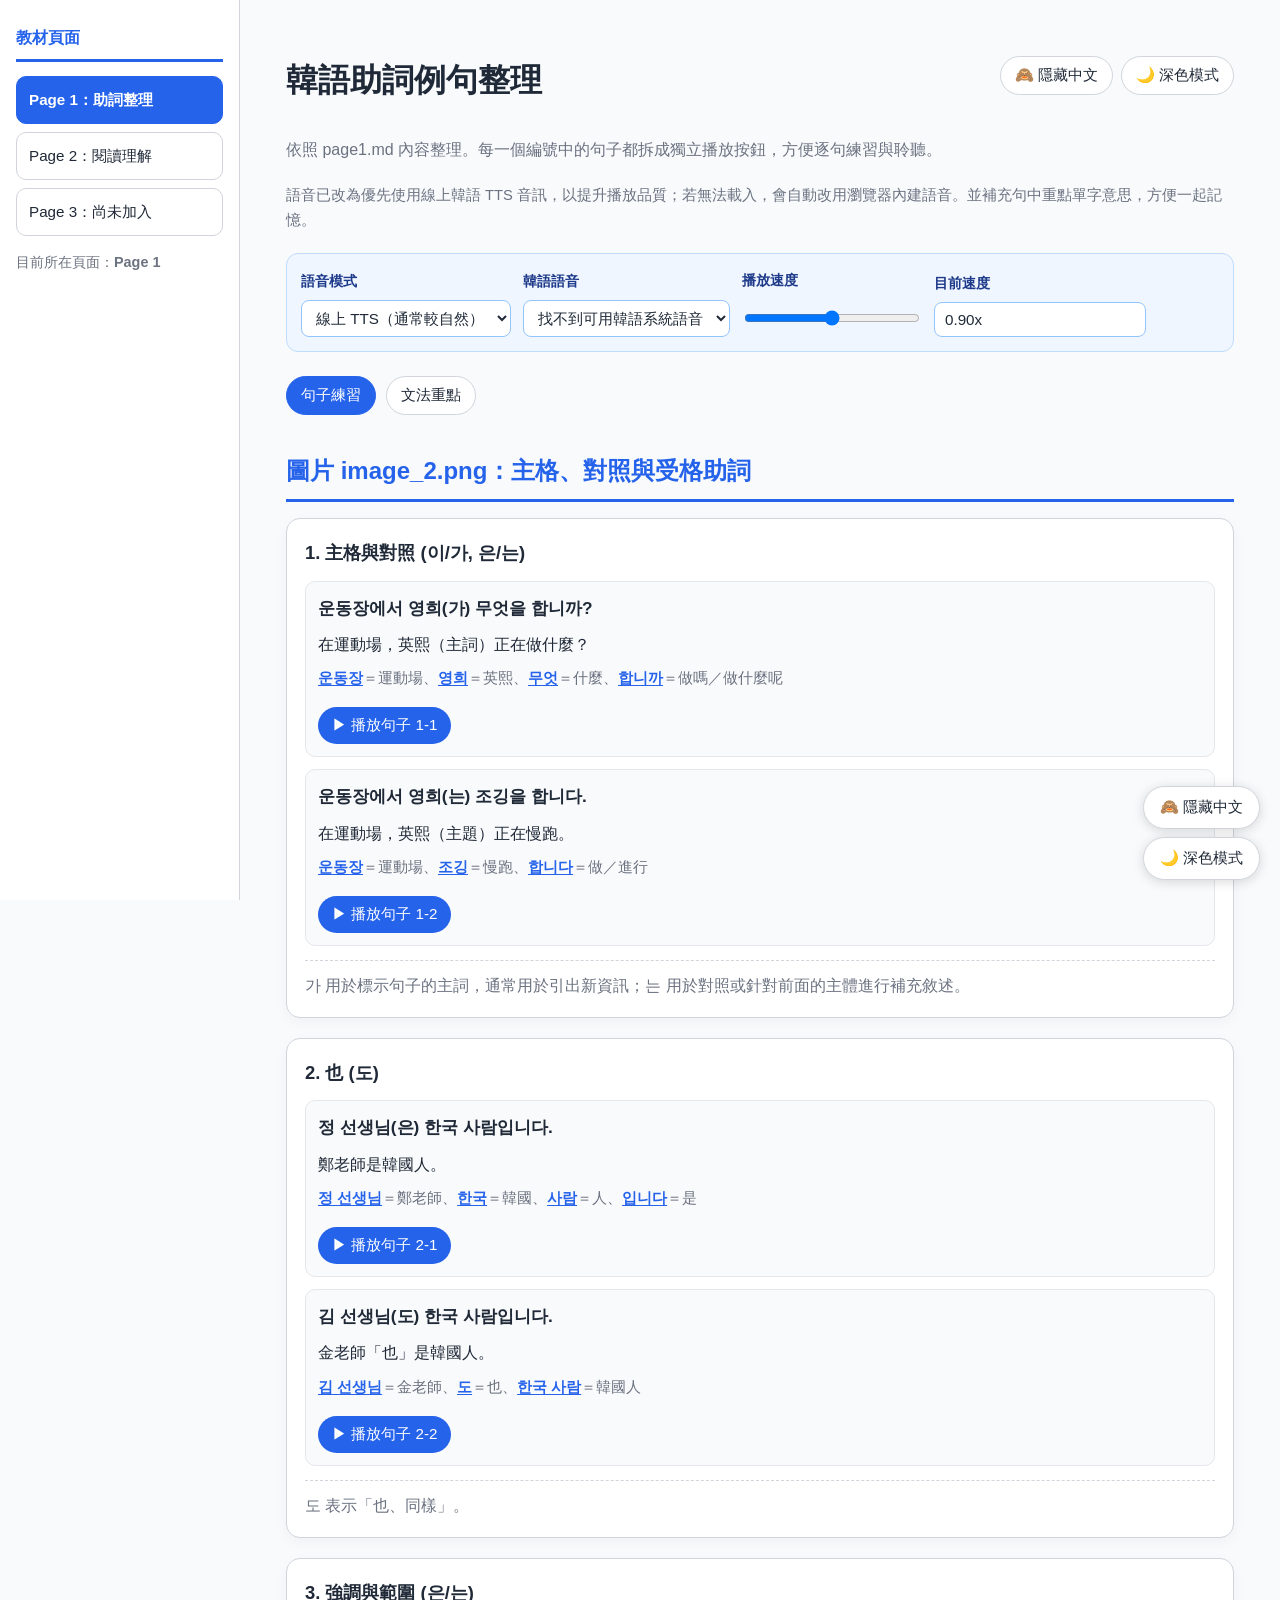
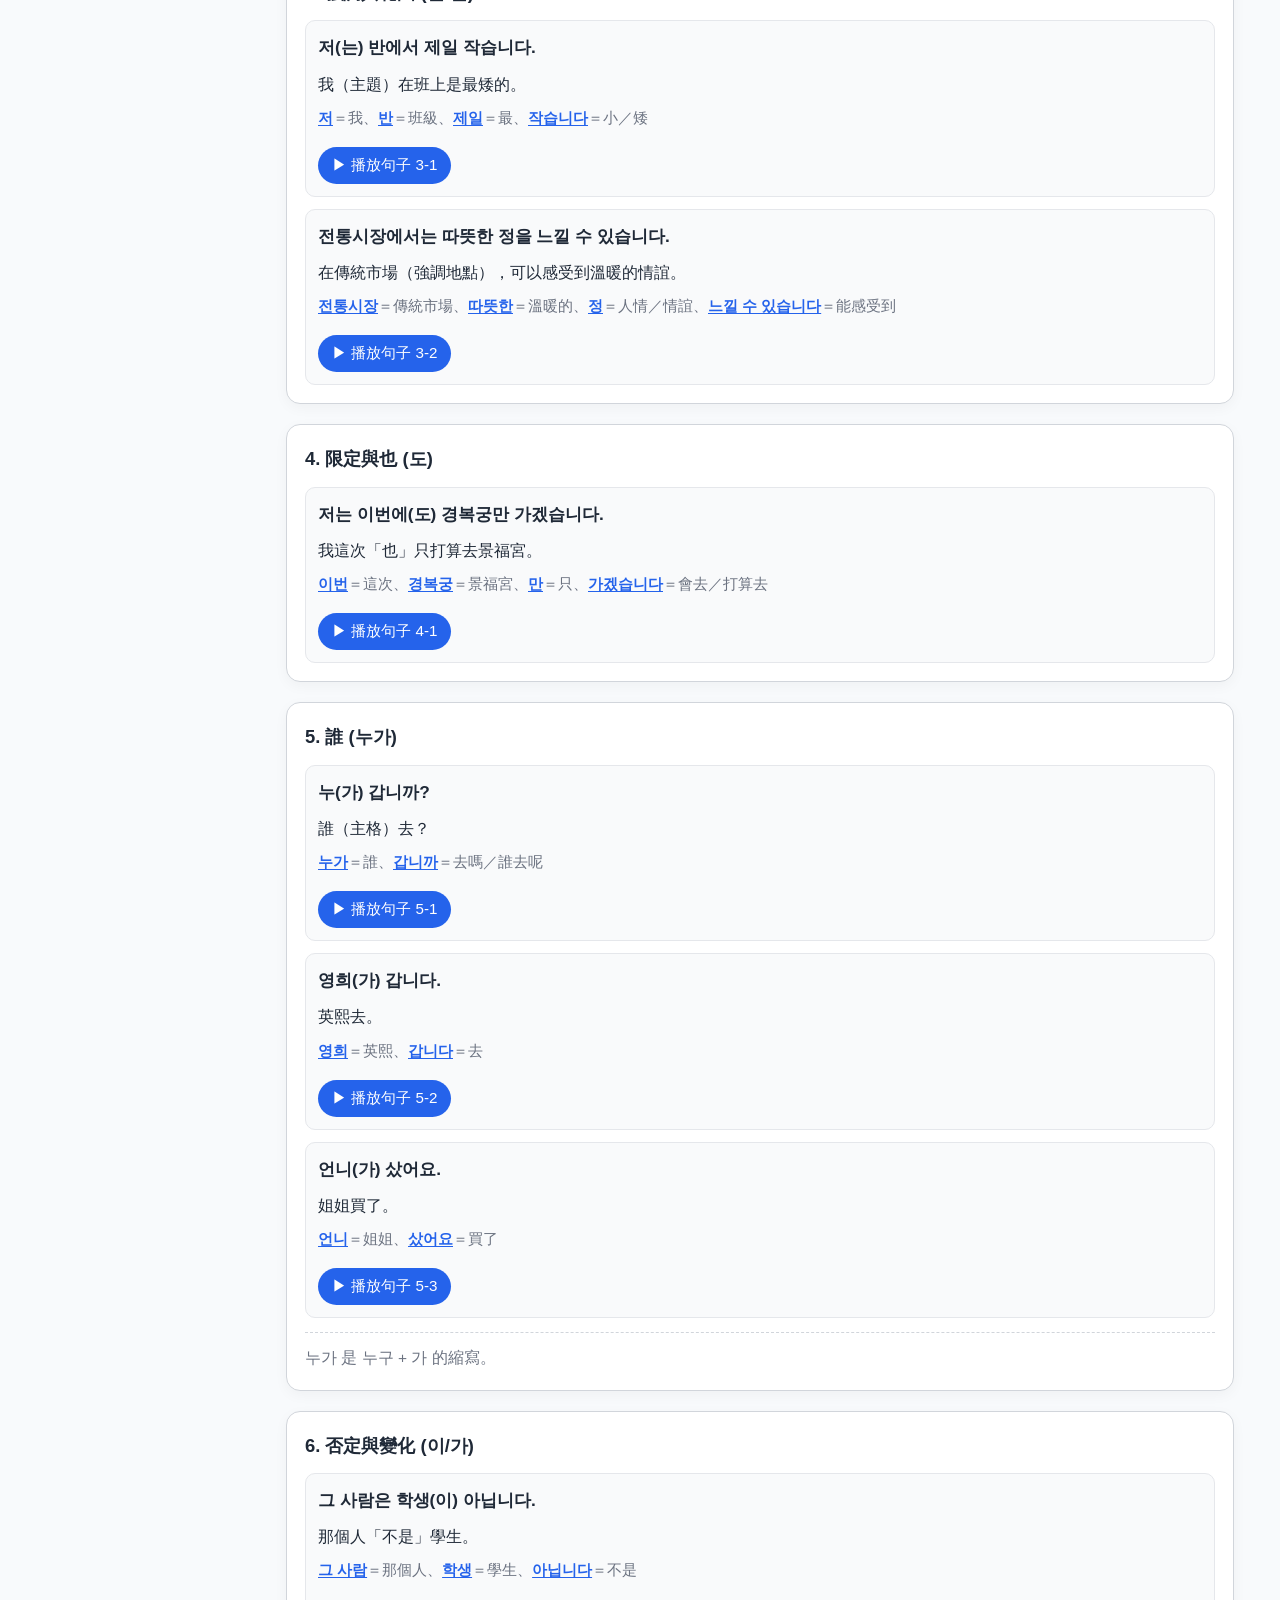
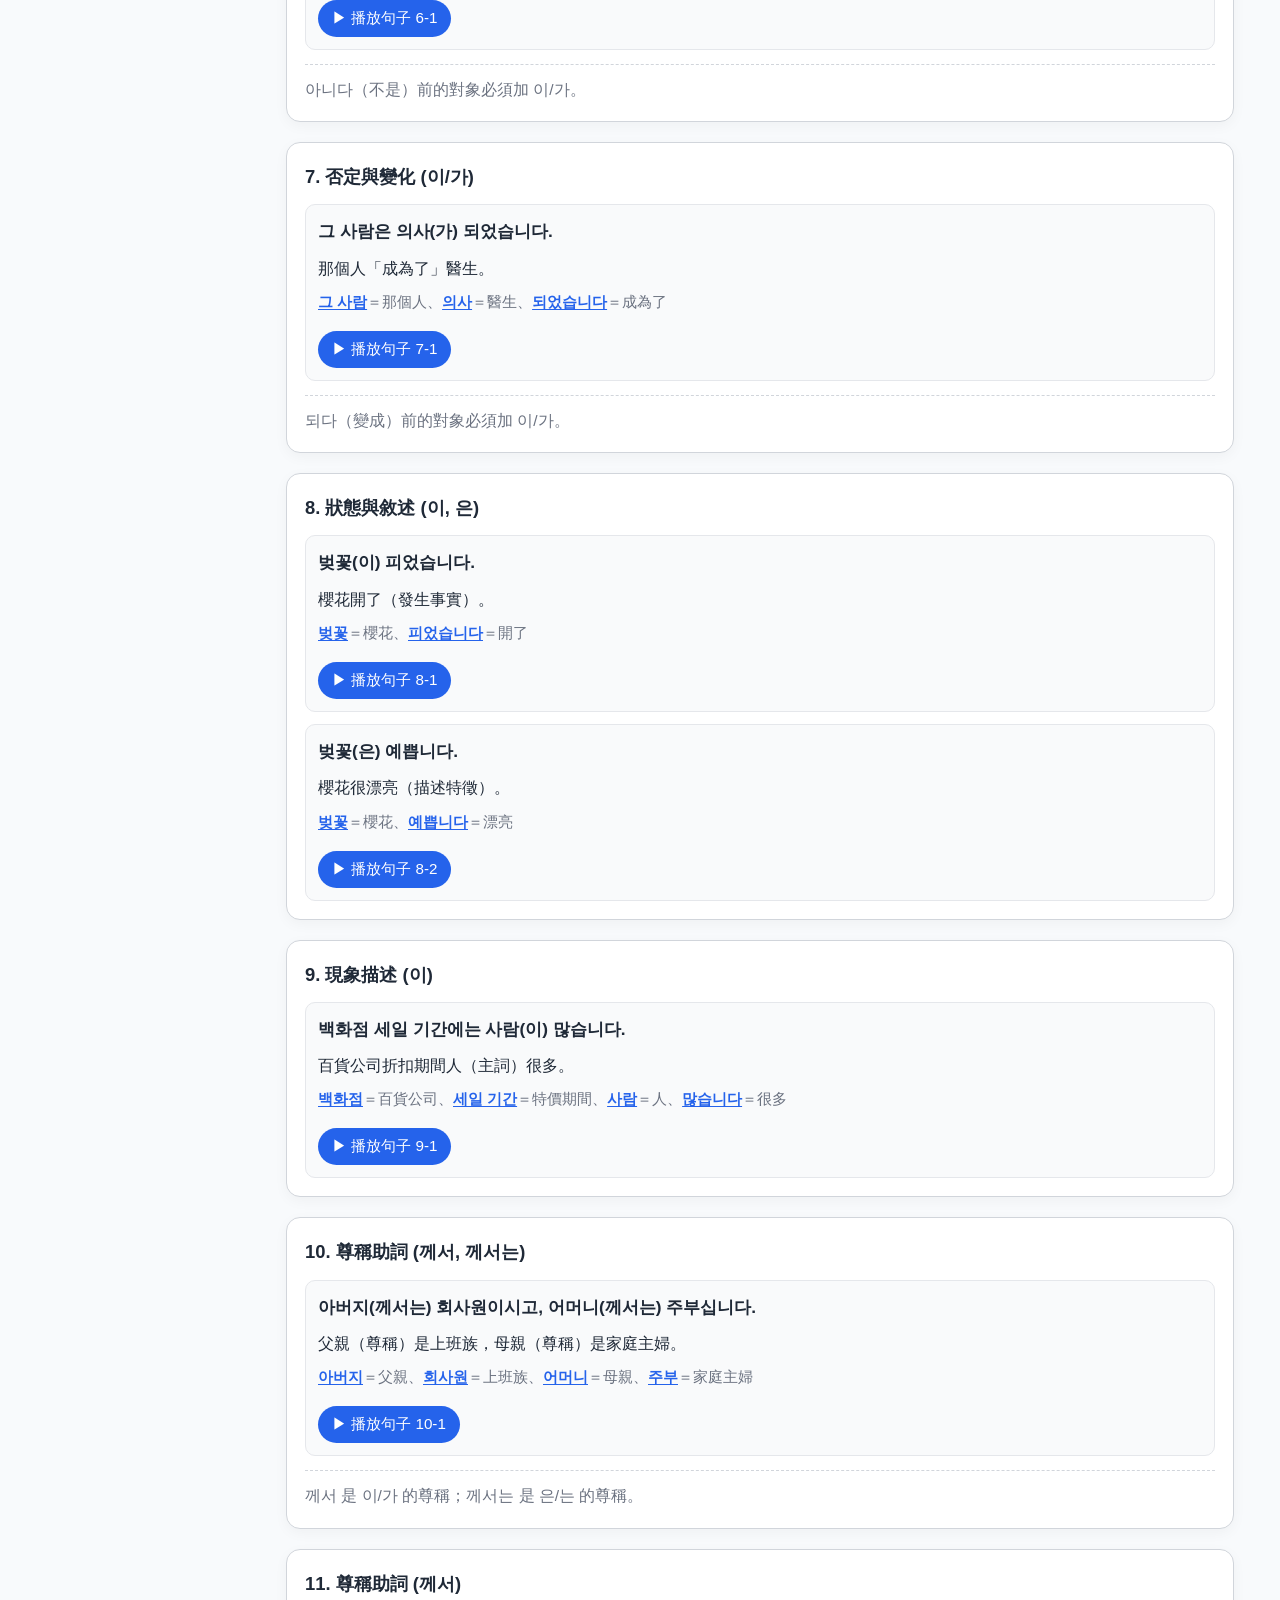
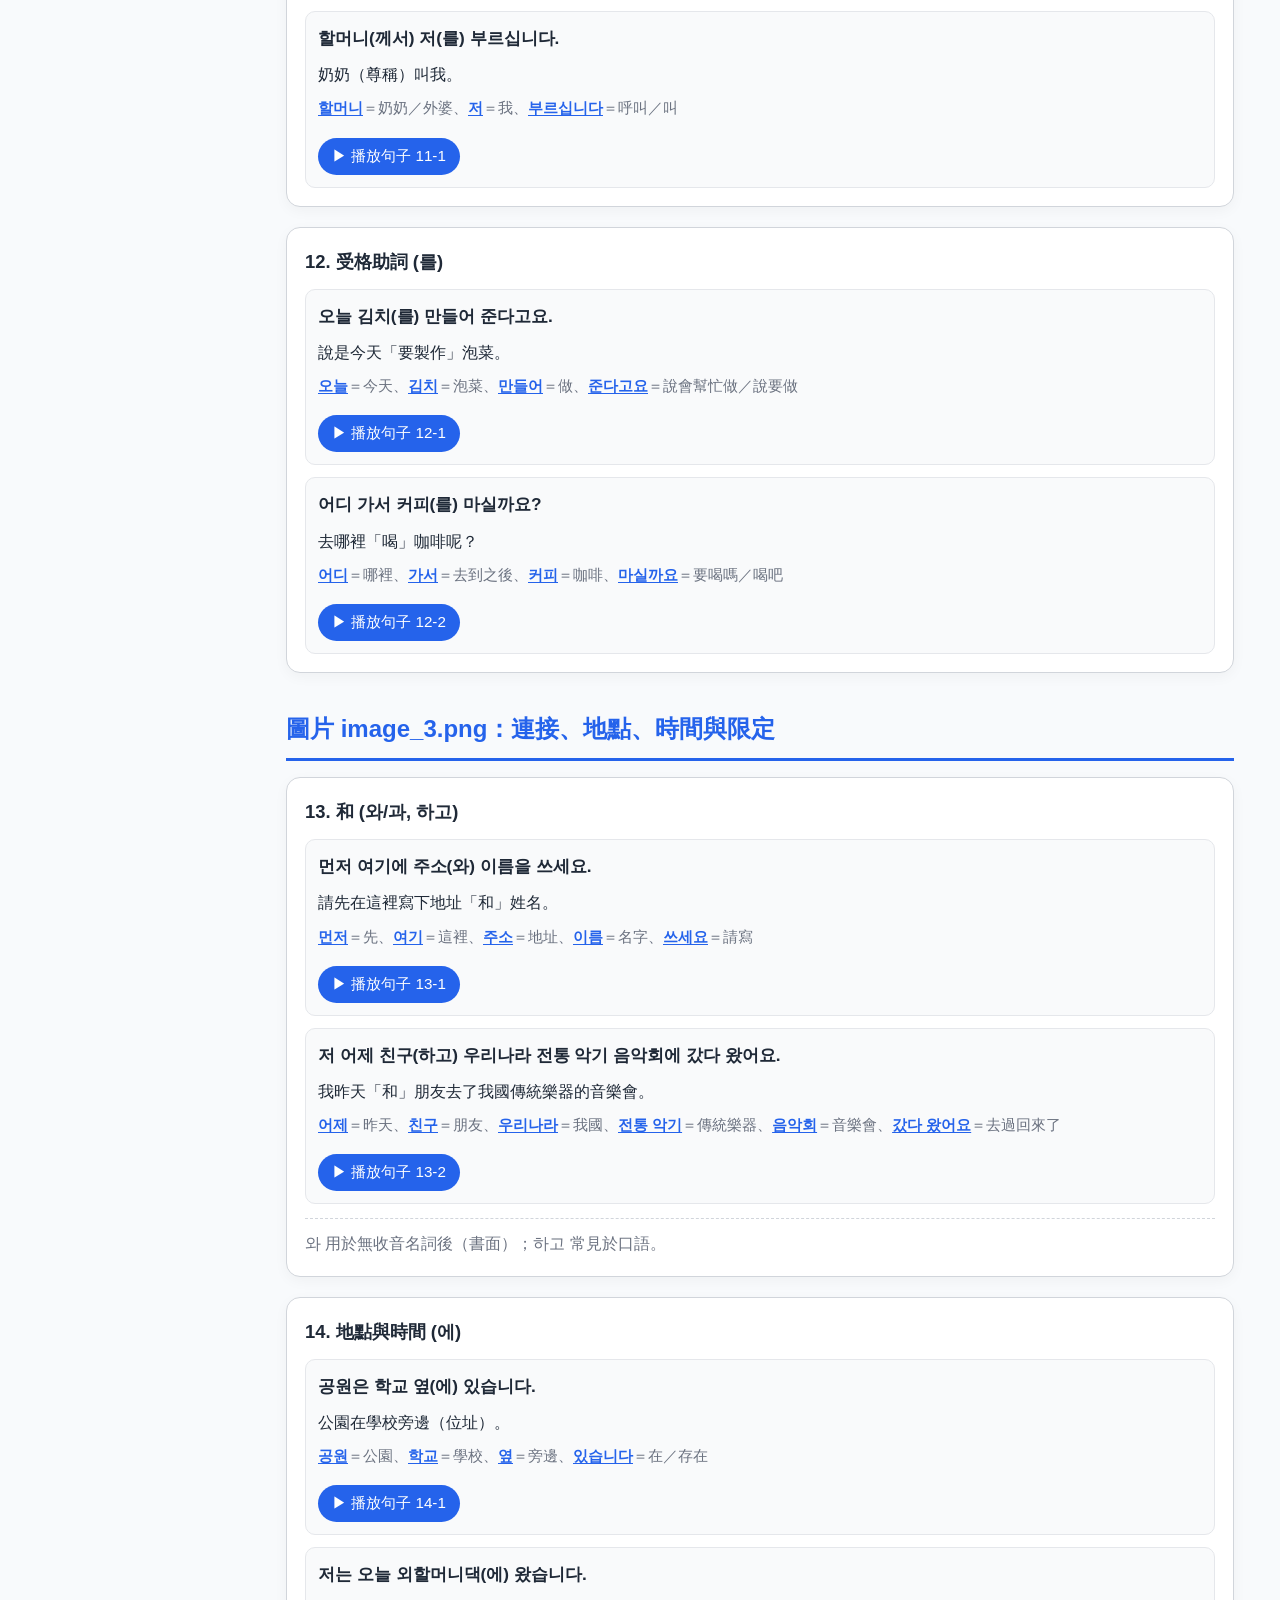
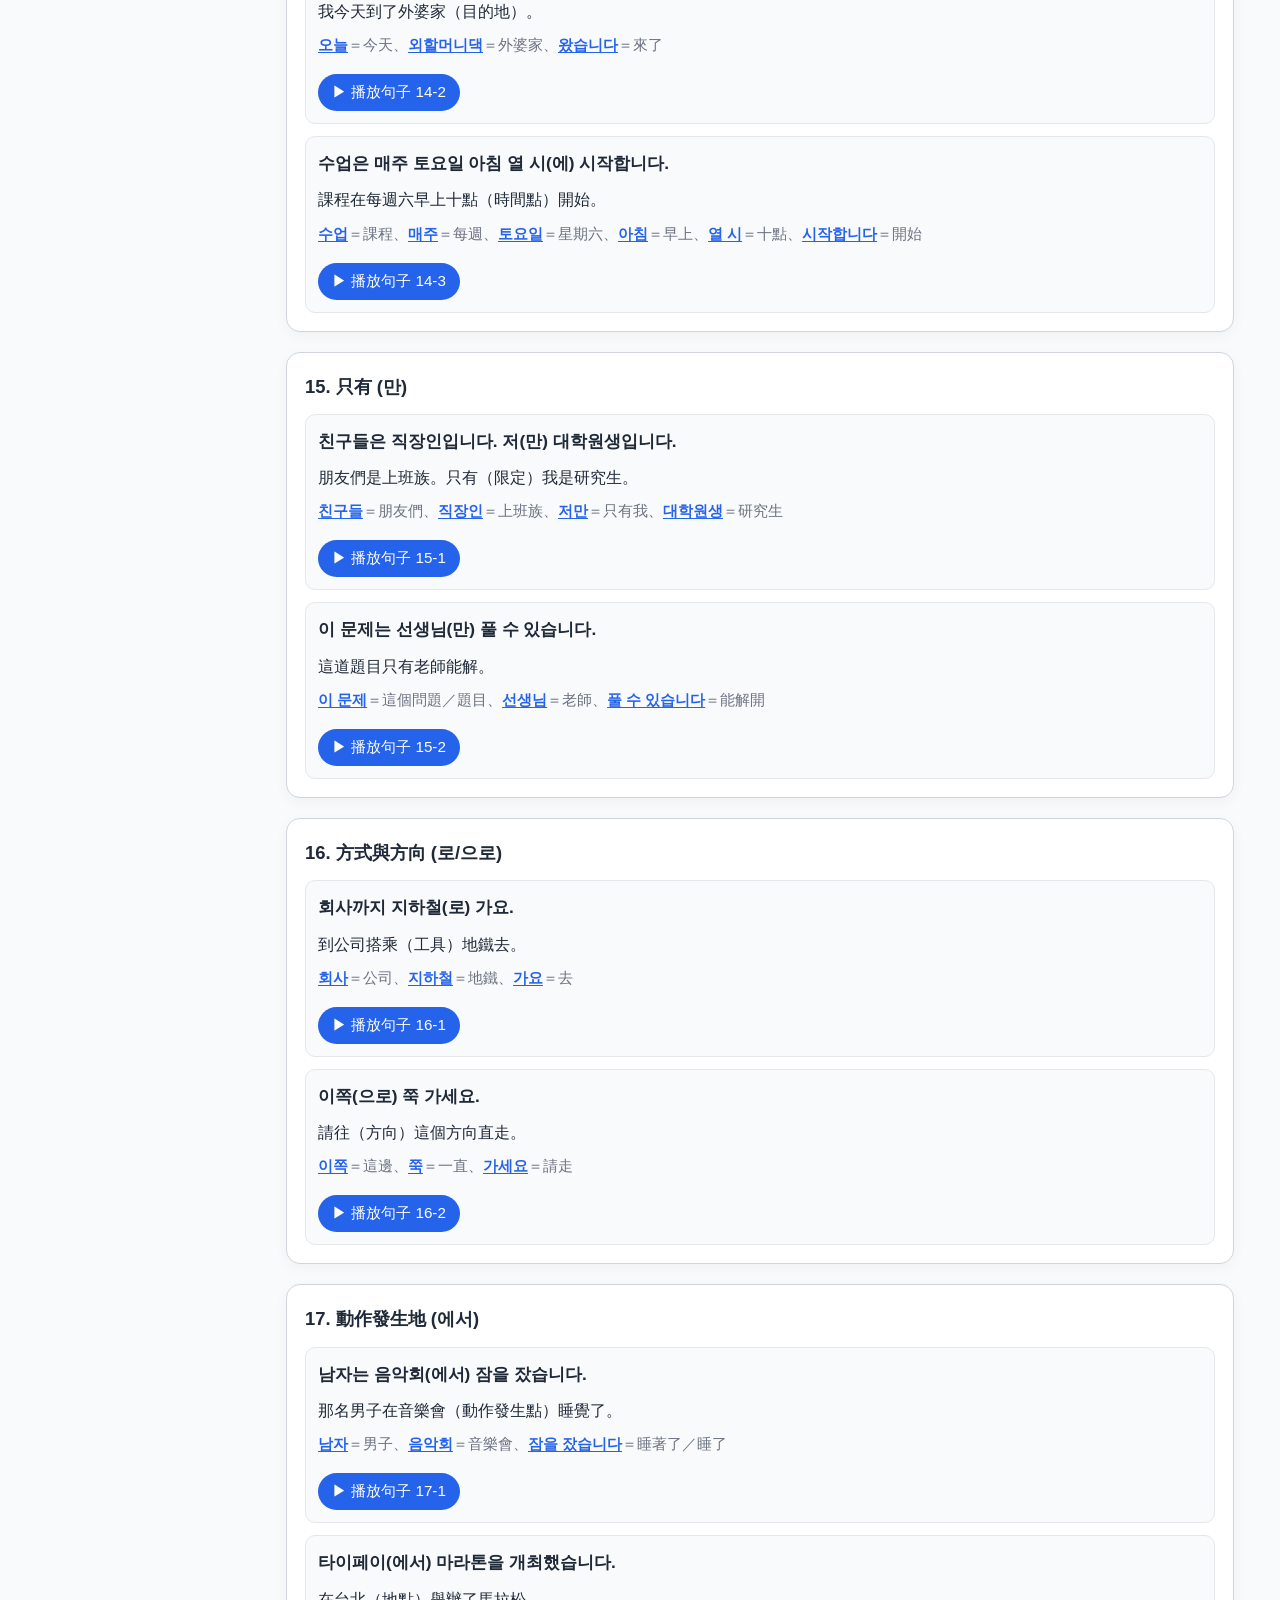
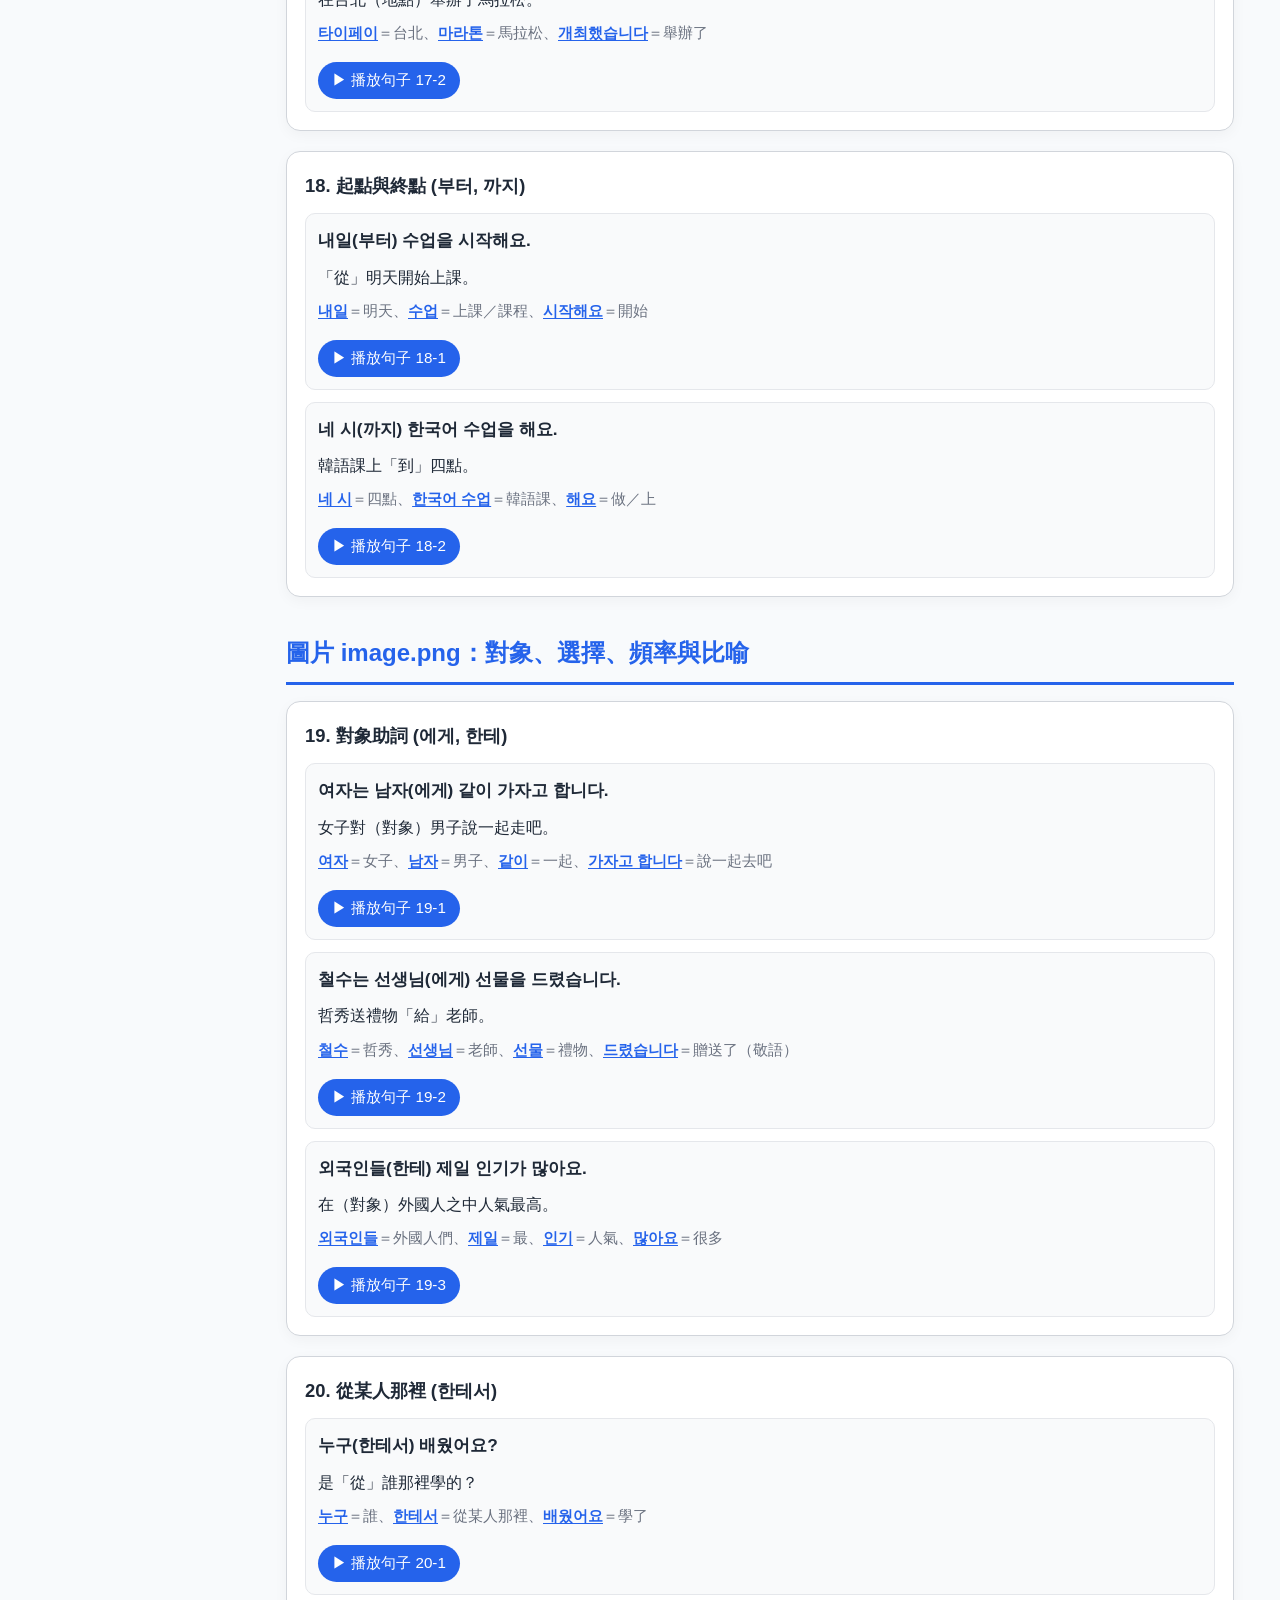
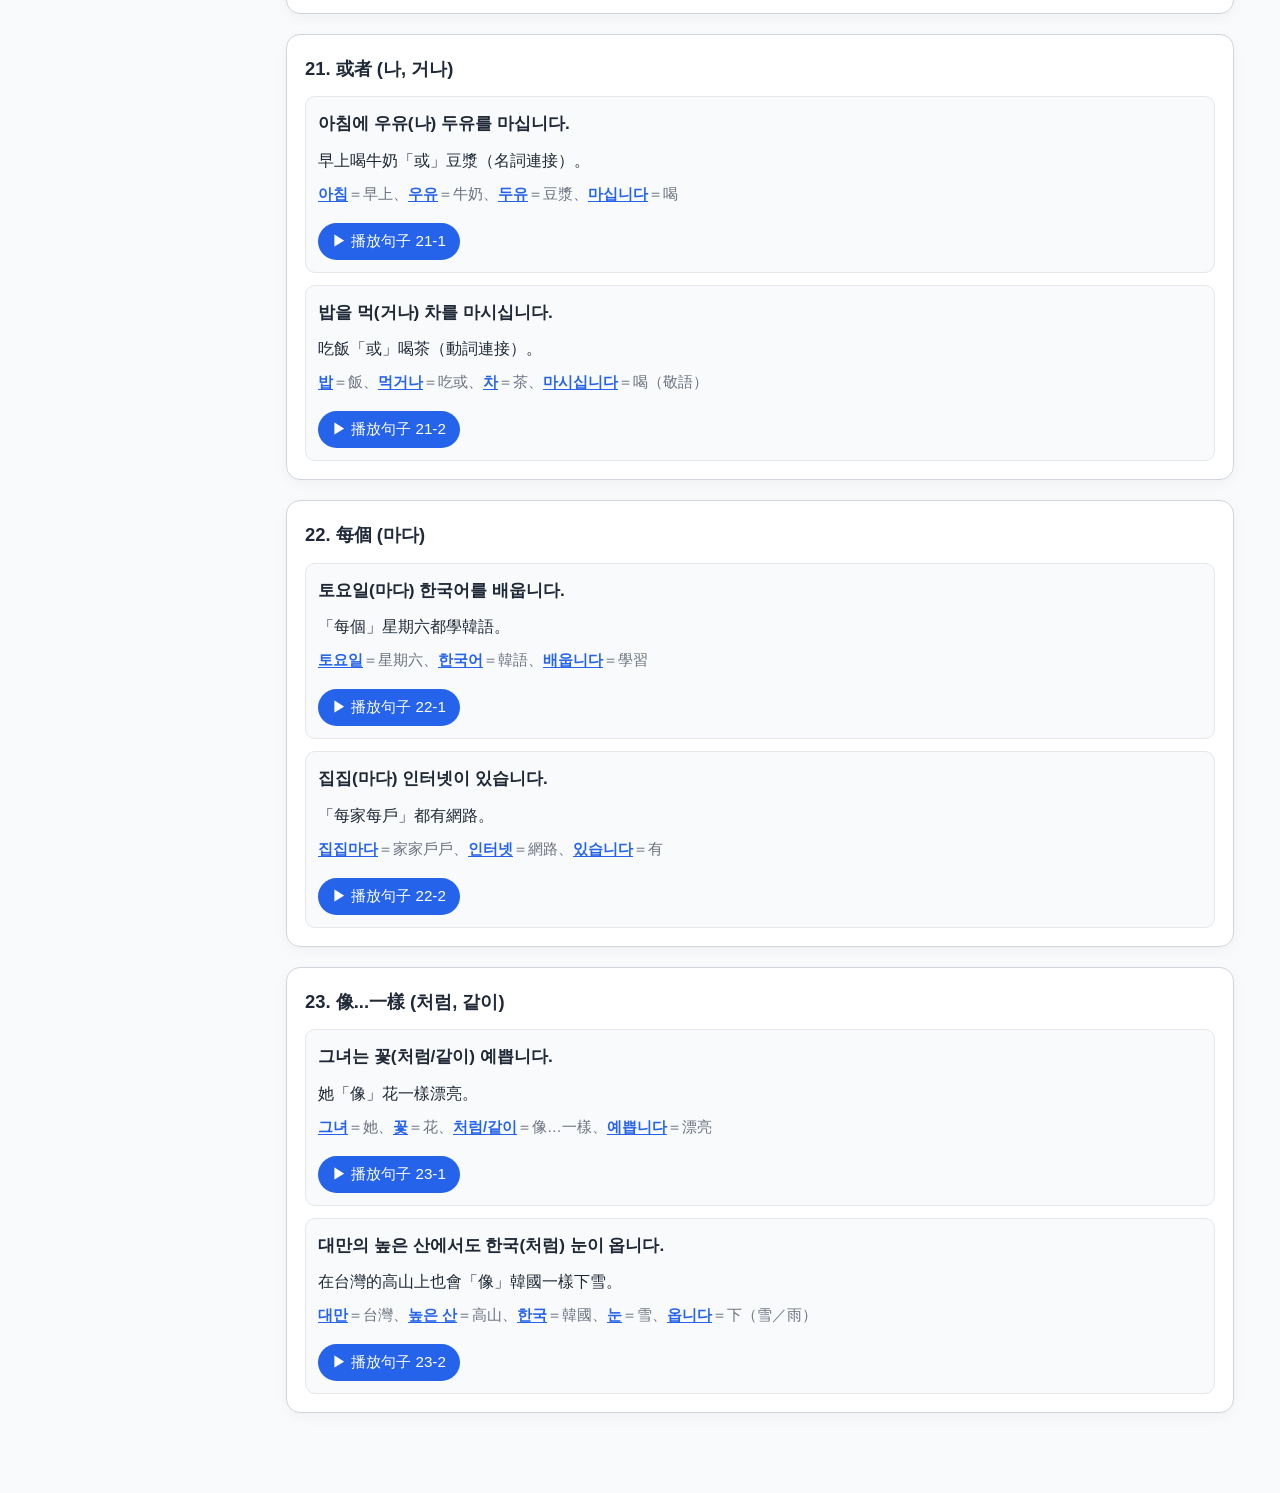
==== commit 0d1bdd0f: "feat: use CSS variable for card title color consistency Replace hardcoded #111827 color value with v" ====
--- a/main.html
+++ b/main.html
@@ -140,7 +140,7 @@
         .card-title {
             margin: 0 0 12px;
             font-size: 1.15rem;
-            color: #111827;
+            color: var(--text);
         }
 
         .audio-controls {
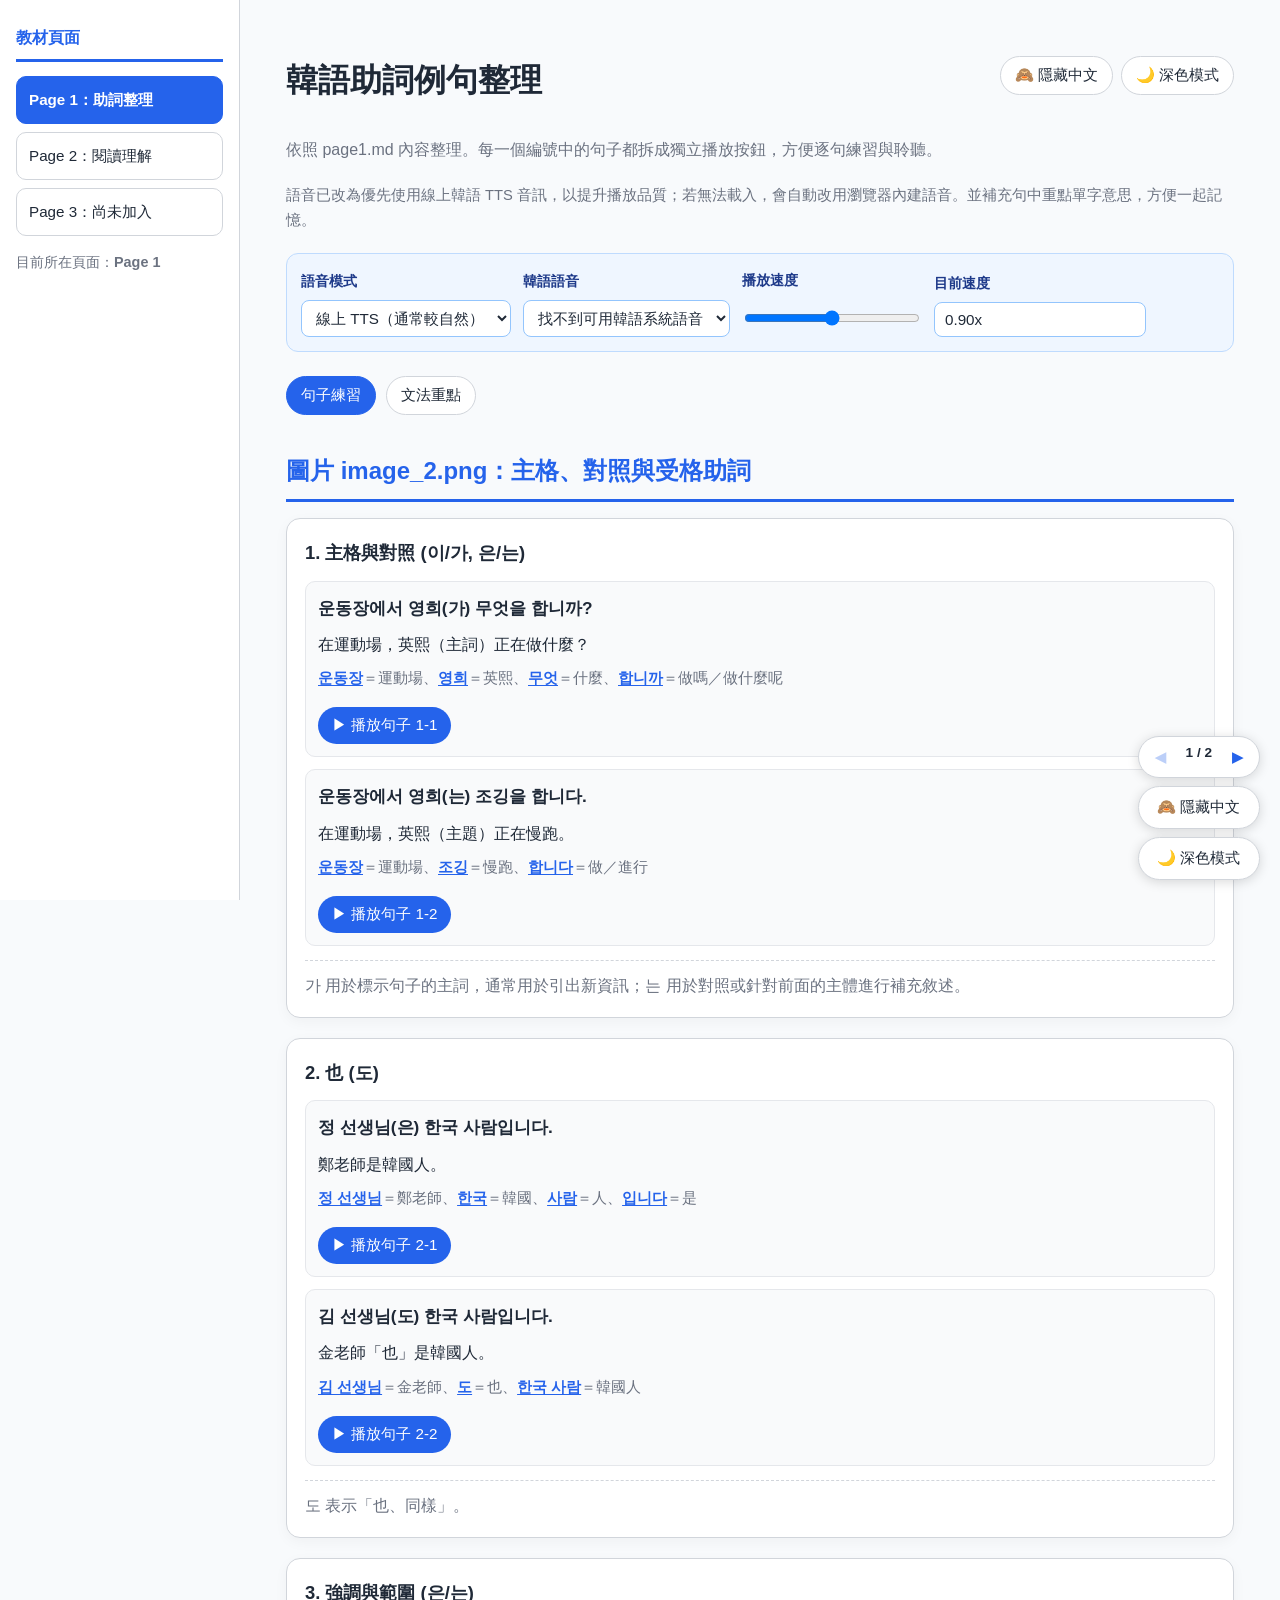
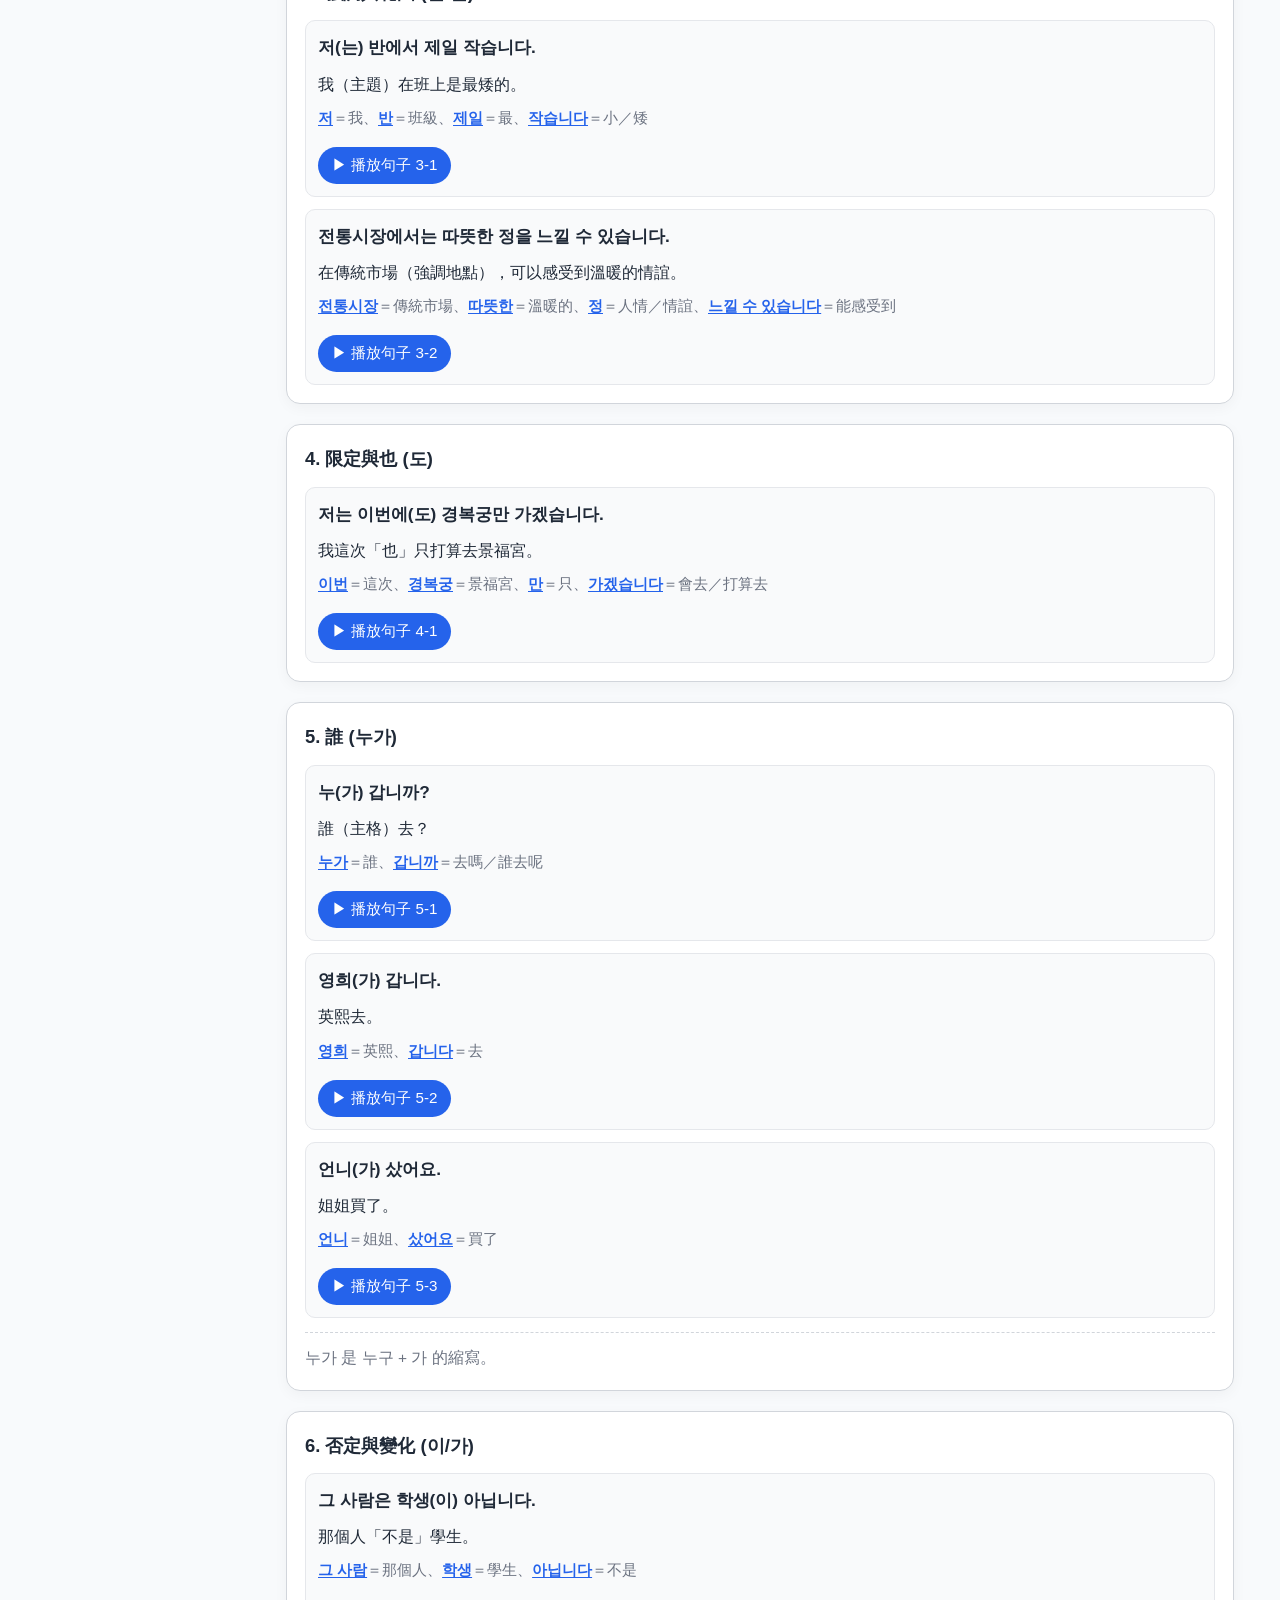
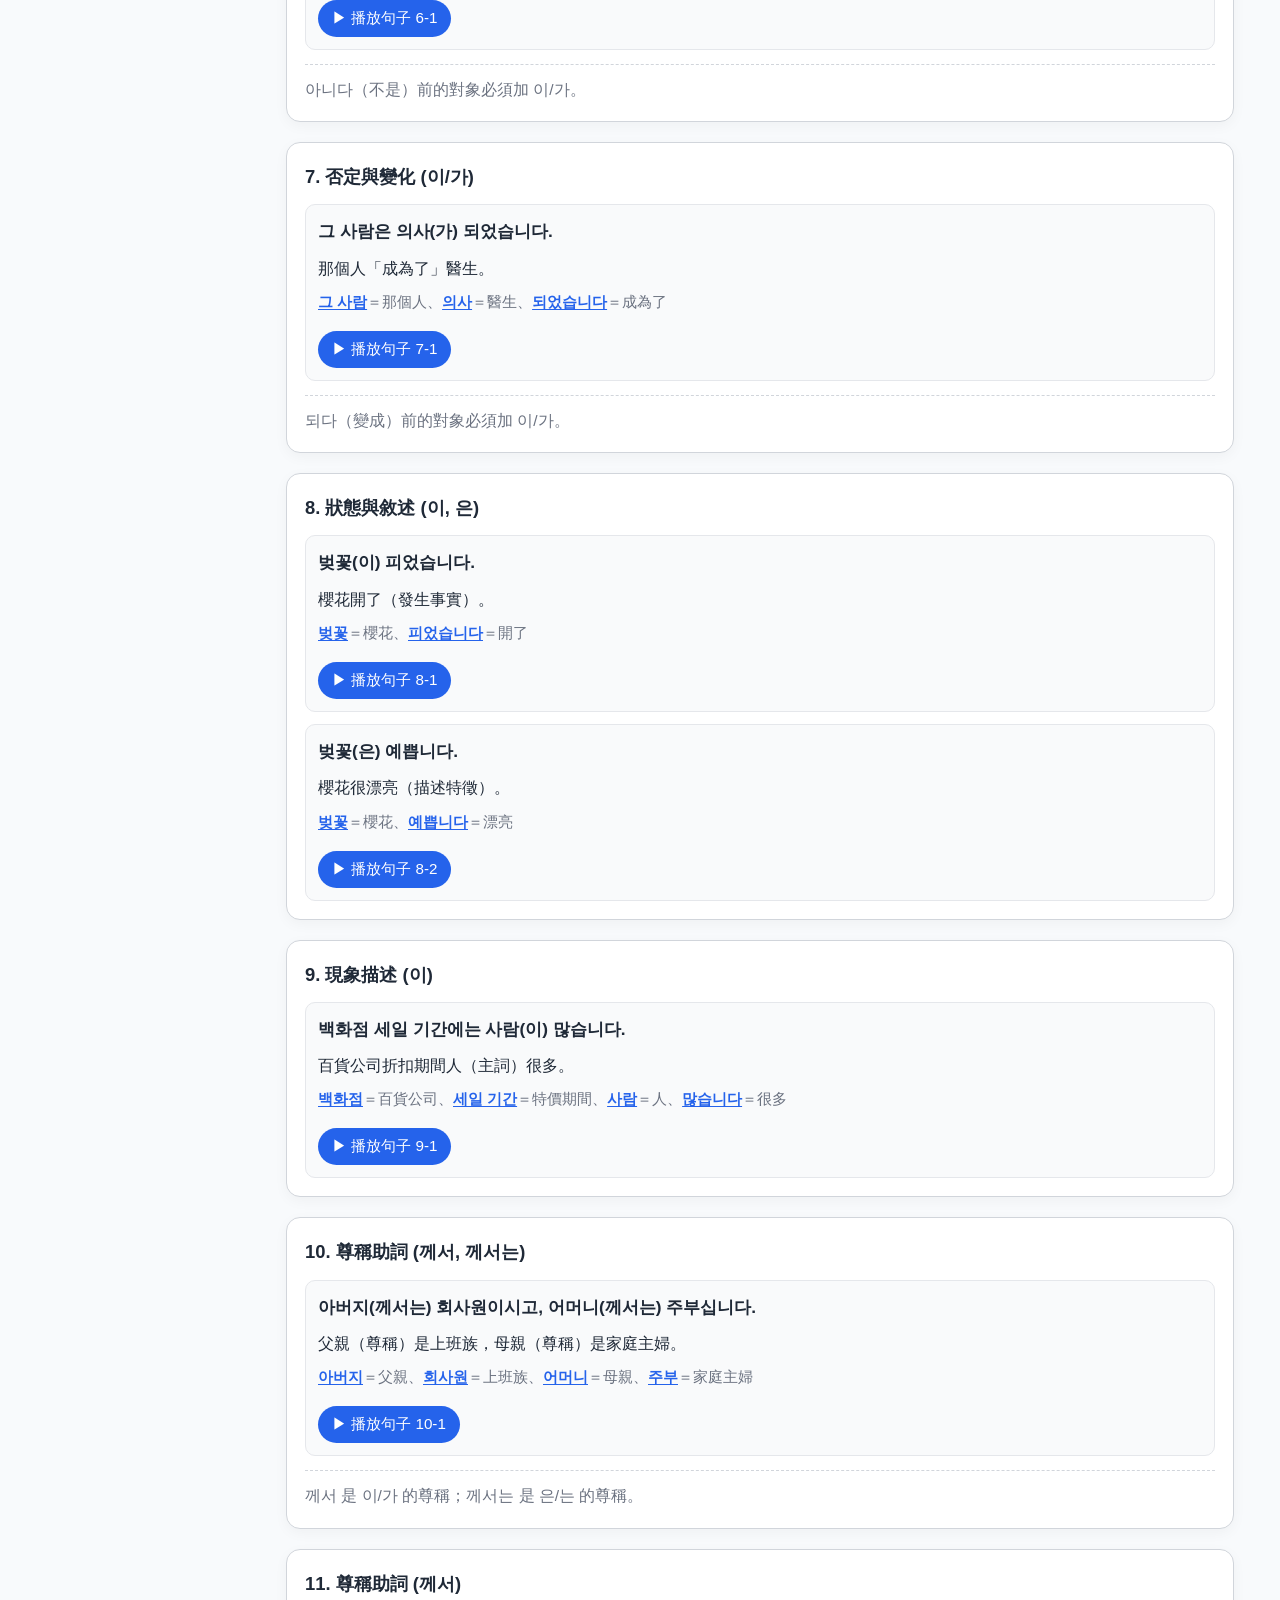
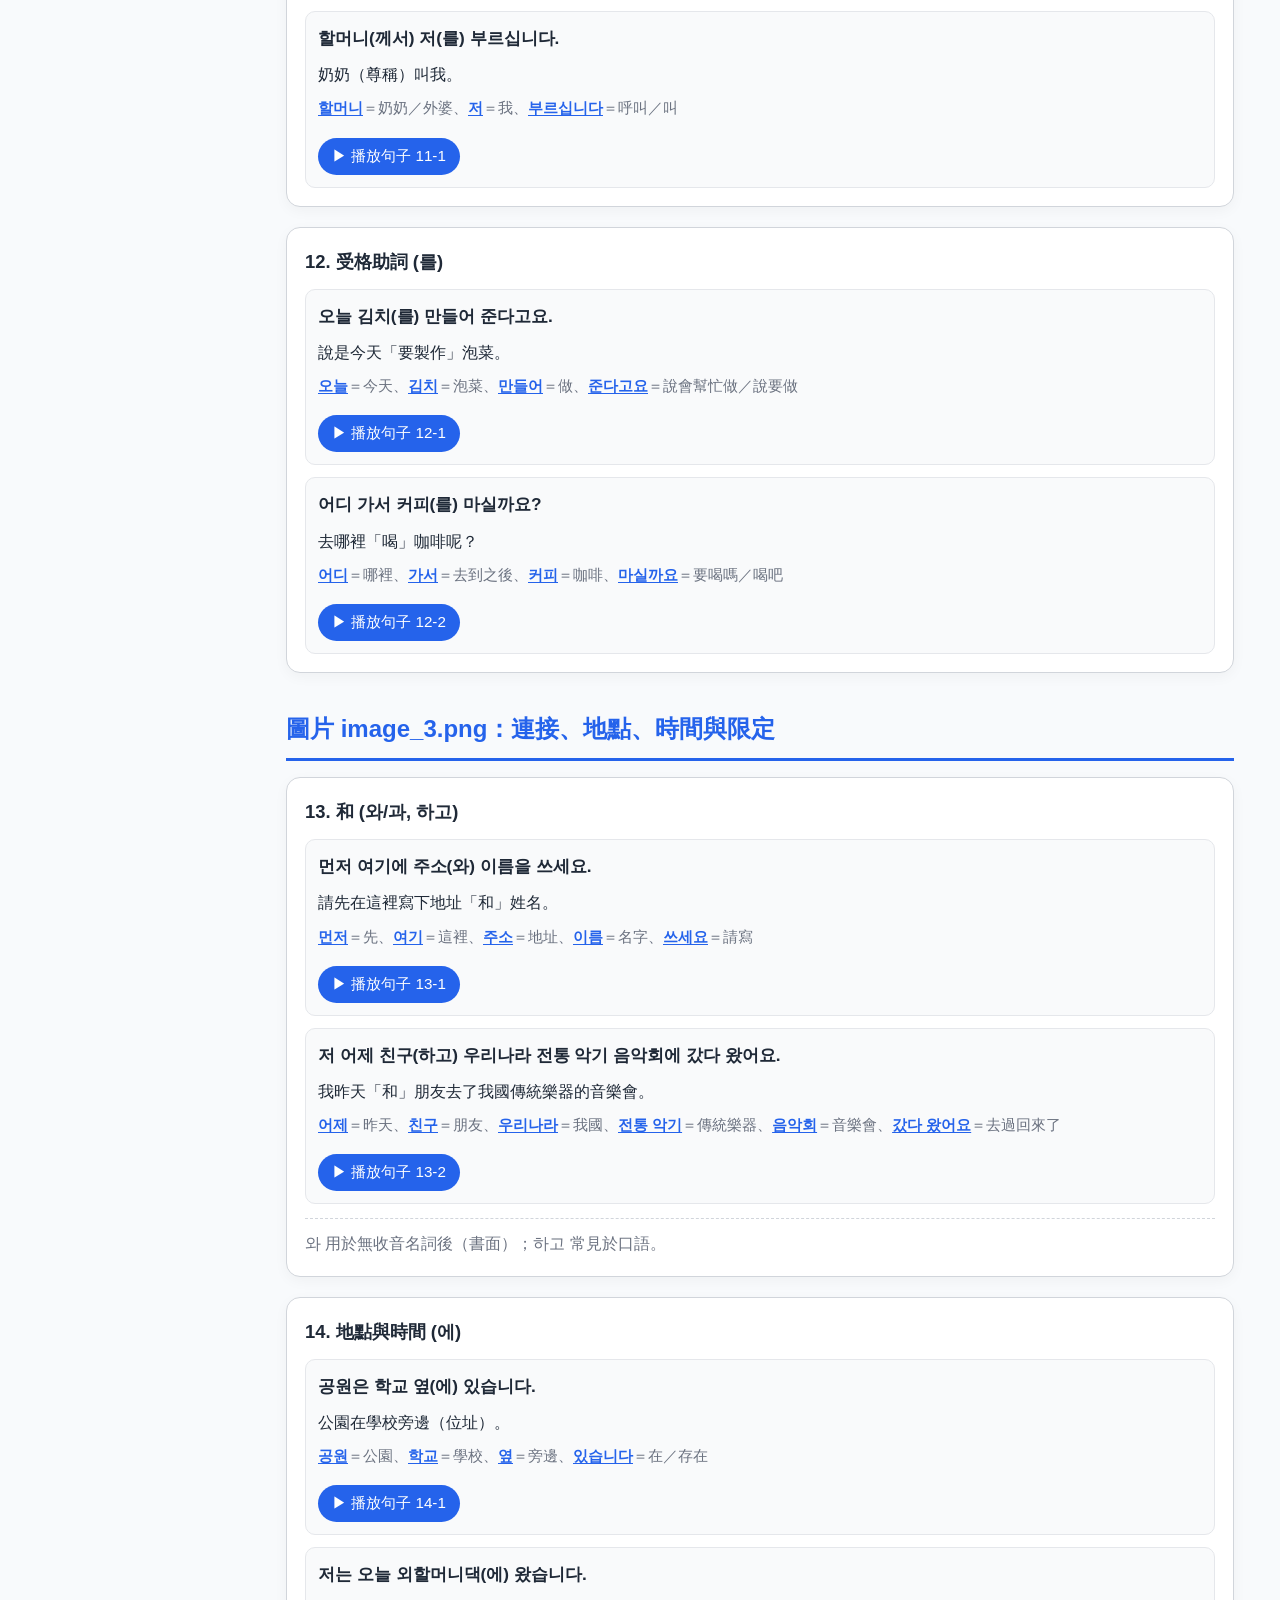
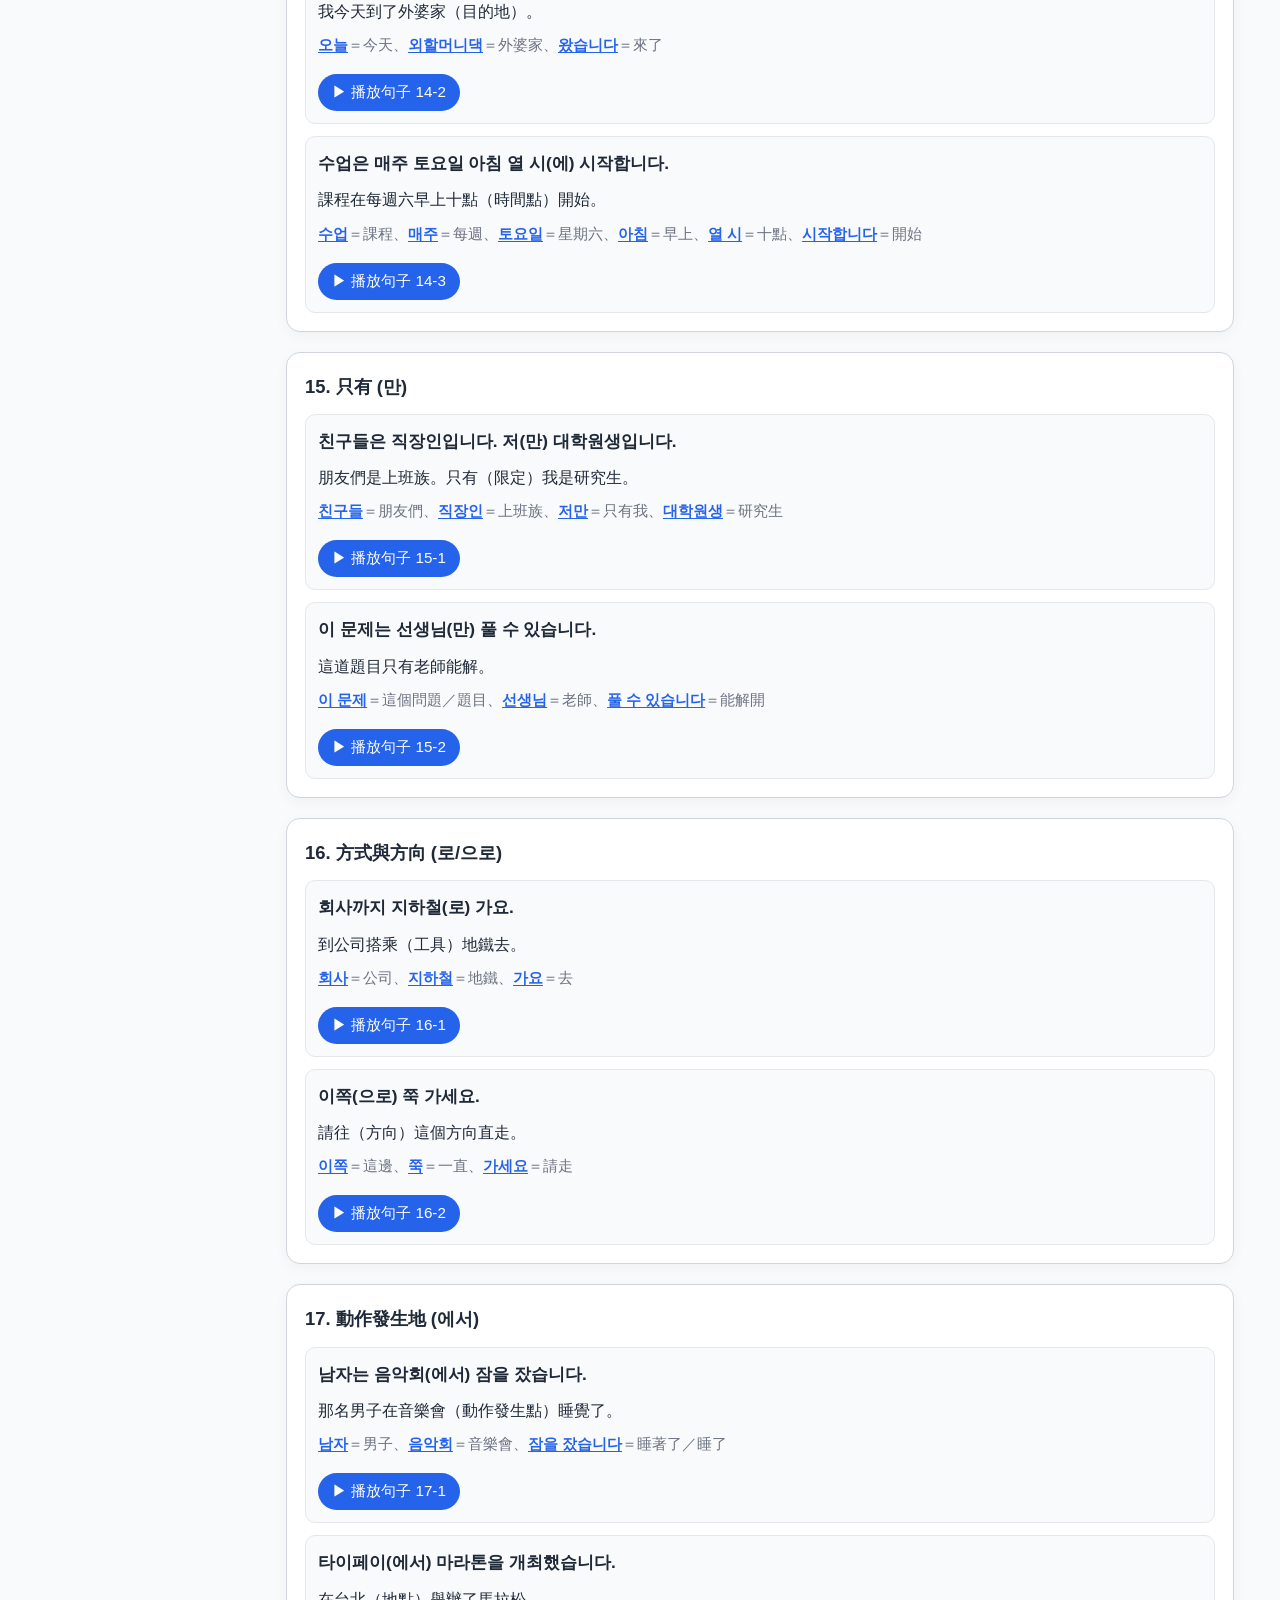
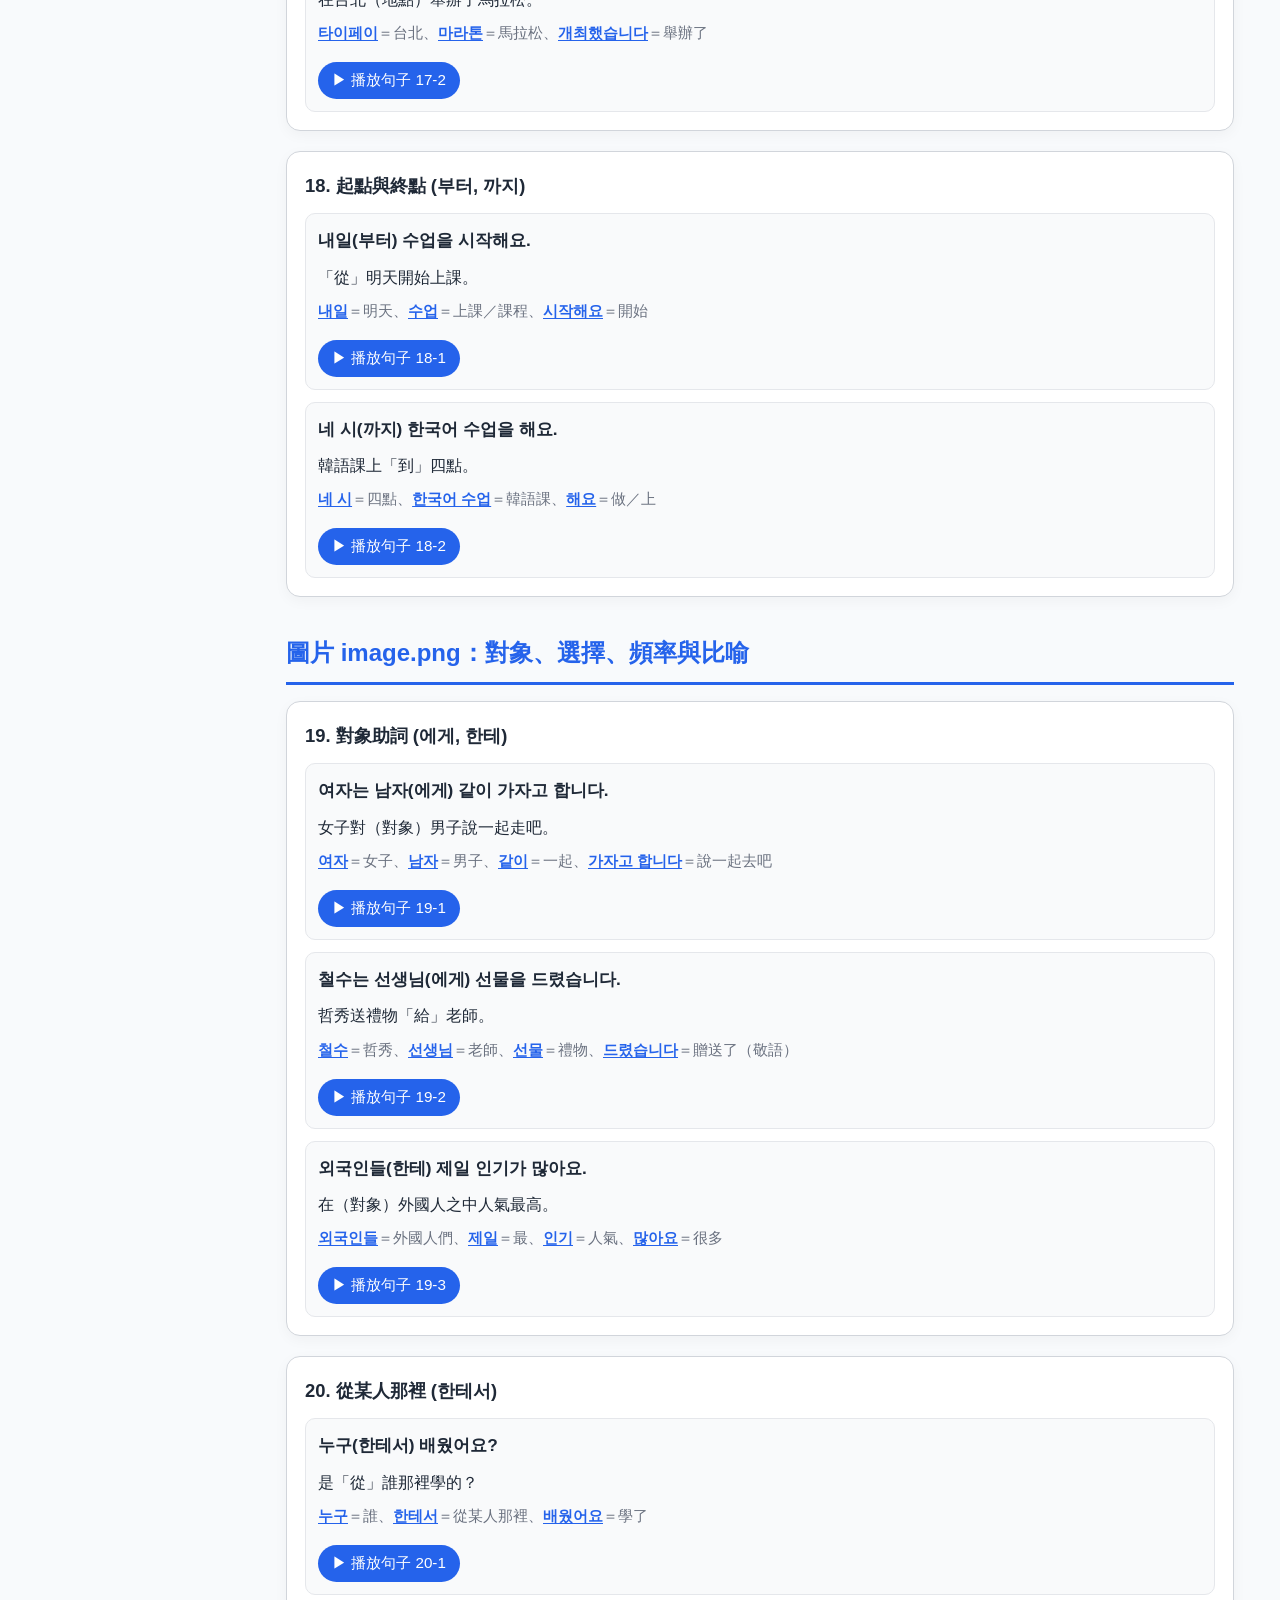
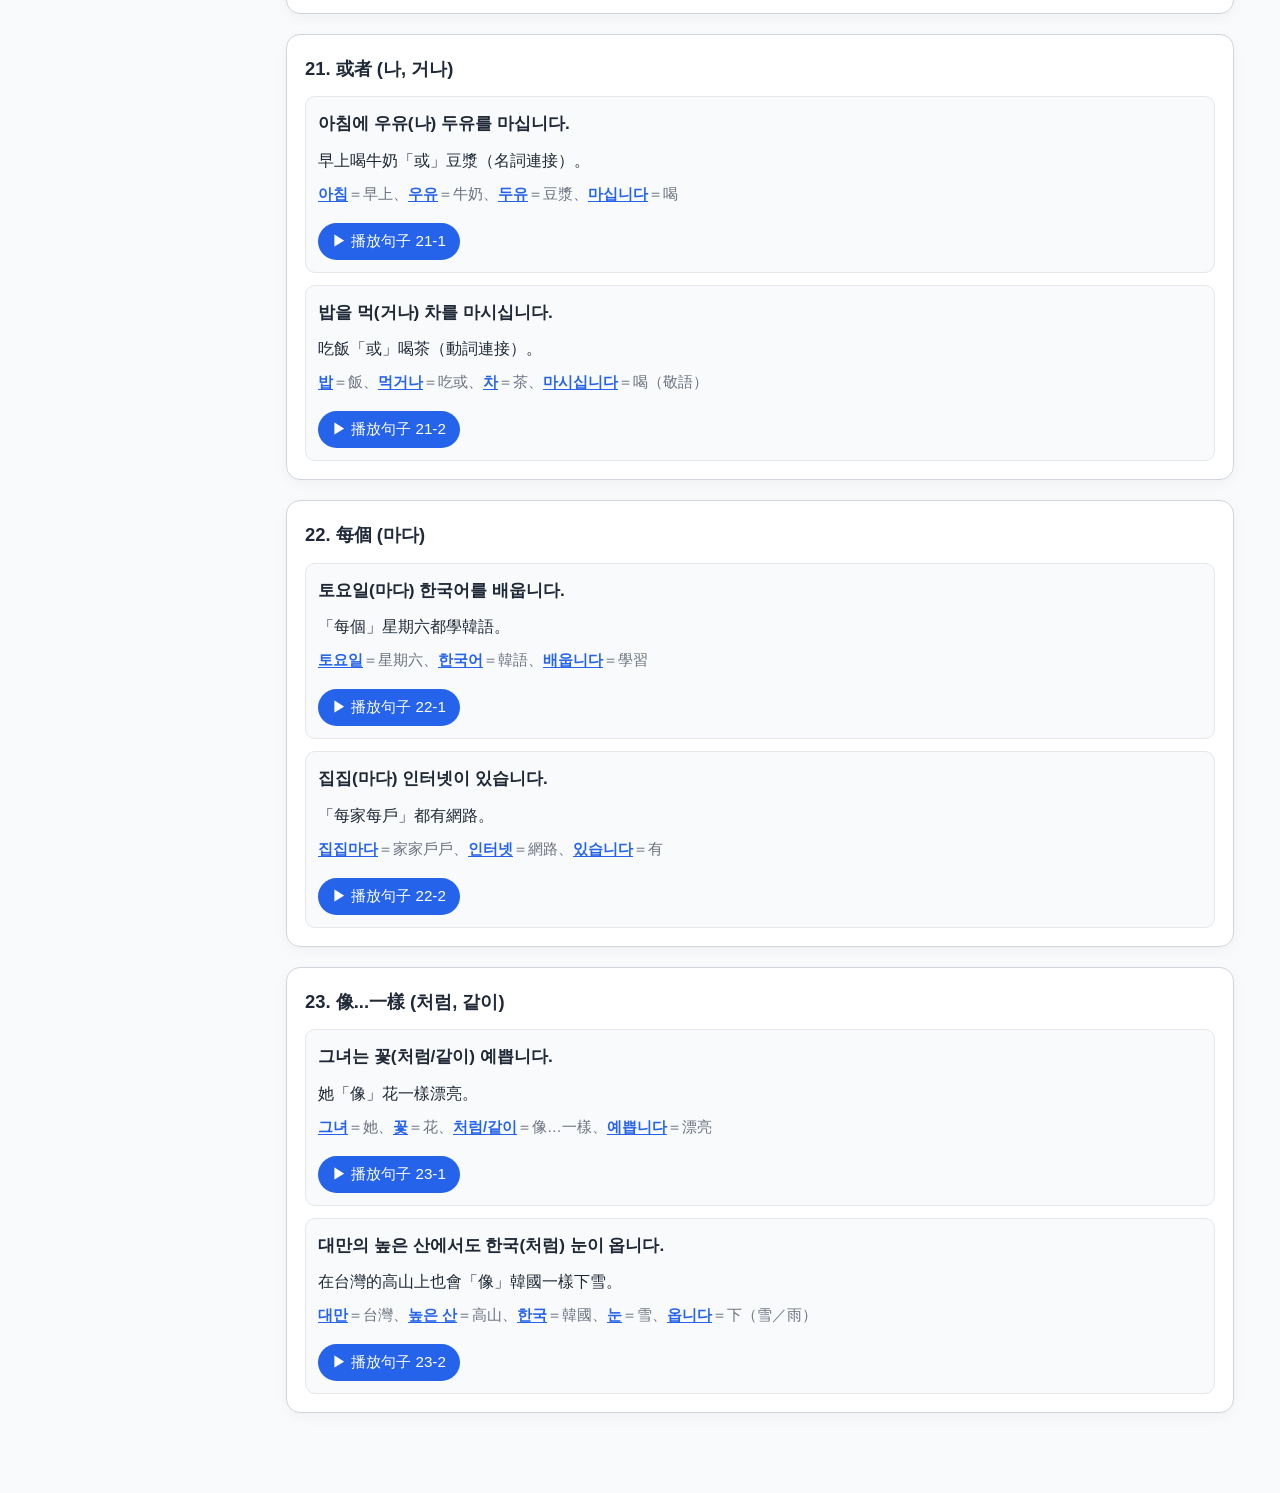
==== commit bde5041e: "feat: add floating page navigation with long-press jump menu - Add prev/next arrow navigation (◀ 1/2" ====
--- a/main.html
+++ b/main.html
@@ -3,6 +3,7 @@
 <head>
     <meta charset="UTF-8">
     <meta name="viewport" content="width=device-width, initial-scale=1.0">
+    <meta name="referrer" content="no-referrer">
     <title>韓語助詞整理</title>
     <style>
         :root {
@@ -464,7 +465,7 @@
             z-index: 1000;
         }
 
-        .floating-controls button {
+        .floating-controls > button {
             border: 1px solid var(--border);
             background: var(--card);
             color: var(--text);
@@ -476,9 +477,51 @@
             transition: all 0.2s;
         }
 
-        .floating-controls button:hover {
+        .floating-controls > button:hover {
             border-color: var(--primary);
             box-shadow: 0 4px 16px rgba(0,0,0,0.2);
+        }
+
+        .floating-page-nav {
+            display: flex;
+            gap: 4px;
+            background: var(--card);
+            border: 1px solid var(--border);
+            border-radius: 999px;
+            padding: 4px;
+            box-shadow: 0 2px 12px rgba(0,0,0,0.15);
+        }
+
+        .floating-page-arrow {
+            border: none;
+            background: transparent;
+            color: var(--primary);
+            border-radius: 999px;
+            padding: 8px 12px;
+            cursor: pointer;
+            font-size: 0.9rem;
+            font-weight: 700;
+            transition: all 0.2s;
+        }
+
+        .floating-page-arrow:hover {
+            background: var(--primary-light);
+        }
+
+        .floating-page-arrow:disabled {
+            opacity: 0.3;
+            cursor: default;
+        }
+
+        .floating-page-indicator {
+            font-size: 0.85rem;
+            font-weight: 600;
+            color: var(--text);
+            padding: 0 4px;
+            white-space: nowrap;
+            cursor: pointer;
+            -webkit-user-select: none;
+            user-select: none;
         }
 
         body.hide-chinese .translation,
@@ -994,7 +1037,14 @@
     </div>
     </div>
 
+    <div id="pageListPopup" class="page-list-popup hidden"></div>
+
     <div class="floating-controls">
+        <div class="floating-page-nav">
+            <button class="floating-page-arrow" id="floatingPrev" type="button" title="上一頁">◀</button>
+            <span class="floating-page-indicator" id="floatingPageIndicator" title="長按選擇頁面">1 / 2</span>
+            <button class="floating-page-arrow" id="floatingNext" type="button" title="下一頁">▶</button>
+        </div>
         <button id="floatingChineseToggle" type="button">🙈 隱藏中文</button>
         <button id="floatingThemeToggle" type="button">🌙 深色模式</button>
     </div>
@@ -1245,40 +1295,142 @@
             return active ? active.id : null;
         }
 
+        function switchToPage(targetPage) {
+            if (!document.getElementById(targetPage)) return;
+
+            // Save current page scroll position
+            const currentPage = getCurrentPageId();
+            if (currentPage) {
+                pageScrollPositions[currentPage] = window.scrollY;
+            }
+
+            document.querySelectorAll('.page-container').forEach((p) => p.classList.remove('active'));
+            document.getElementById(targetPage).classList.add('active');
+
+            // Sync sidebar links
+            document.querySelectorAll('.page-link').forEach((l) => {
+                l.classList.remove('active');
+                l.removeAttribute('aria-current');
+            });
+            const sidebarLink = document.querySelector(`.page-link[data-page="${targetPage}"]`);
+            if (sidebarLink) {
+                sidebarLink.classList.add('active');
+                sidebarLink.setAttribute('aria-current', 'page');
+            }
+
+            // Sync floating page nav buttons
+            document.querySelectorAll('.floating-page-btn').forEach((btn) => {
+                btn.classList.toggle('active', btn.dataset.page === targetPage);
+            });
+
+            const note = document.getElementById('pageNote');
+            if (note) note.innerHTML = `目前所在頁面：<b>${pageLabels[targetPage] || targetPage}</b>`;
+
+            // Restore saved scroll position or go to top
+            const savedPos = pageScrollPositions[targetPage];
+            if (savedPos !== undefined) {
+                requestAnimationFrame(() => window.scrollTo({ top: savedPos, behavior: 'instant' }));
+            } else {
+                window.scrollTo({ top: 0, behavior: 'instant' });
+            }
+        }
+
         document.querySelectorAll('.page-link[data-page]').forEach((link) => {
             link.addEventListener('click', (e) => {
                 e.preventDefault();
-                const targetPage = link.dataset.page;
-                if (!document.getElementById(targetPage)) return;
-
-                // Save current page scroll position
-                const currentPage = getCurrentPageId();
-                if (currentPage) {
-                    pageScrollPositions[currentPage] = window.scrollY;
-                }
-
-                document.querySelectorAll('.page-container').forEach((p) => p.classList.remove('active'));
-                document.getElementById(targetPage).classList.add('active');
-
-                document.querySelectorAll('.page-link').forEach((l) => {
-                    l.classList.remove('active');
-                    l.removeAttribute('aria-current');
-                });
-                link.classList.add('active');
-                link.setAttribute('aria-current', 'page');
-
-                const note = document.getElementById('pageNote');
-                if (note) note.innerHTML = `目前所在頁面：<b>${pageLabels[targetPage] || targetPage}</b>`;
-
-                // Restore saved scroll position or go to top
-                const savedPos = pageScrollPositions[targetPage];
-                if (savedPos !== undefined) {
-                    requestAnimationFrame(() => window.scrollTo({ top: savedPos, behavior: 'instant' }));
-                } else {
-                    window.scrollTo({ top: 0, behavior: 'instant' });
-                }
+                switchToPage(link.dataset.page);
             });
         });
+
+        // === Floating Prev/Next & Long-press Page List ===
+        const allPages = Array.from(document.querySelectorAll('.page-container')).map(el => el.id);
+        const pageTitles = {};
+        document.querySelectorAll('.page-link[data-page]').forEach(link => {
+            pageTitles[link.dataset.page] = link.textContent.trim();
+        });
+
+        function getCurrentPageIndex() {
+            const cur = getCurrentPageId();
+            return allPages.indexOf(cur);
+        }
+
+        function updateFloatingNav() {
+            const idx = getCurrentPageIndex();
+            const indicator = document.getElementById('floatingPageIndicator');
+            if (indicator) indicator.textContent = `${idx + 1} / ${allPages.length}`;
+            const prev = document.getElementById('floatingPrev');
+            const next = document.getElementById('floatingNext');
+            if (prev) prev.disabled = idx <= 0;
+            if (next) next.disabled = idx >= allPages.length - 1;
+        }
+
+        // Patch switchToPage to also update floating nav
+        const _origSwitch = switchToPage;
+        switchToPage = function(targetPage) {
+            _origSwitch(targetPage);
+            updateFloatingNav();
+            hidePageListPopup();
+        };
+
+        document.getElementById('floatingPrev')?.addEventListener('click', () => {
+            const idx = getCurrentPageIndex();
+            if (idx > 0) switchToPage(allPages[idx - 1]);
+        });
+
+        document.getElementById('floatingNext')?.addEventListener('click', () => {
+            const idx = getCurrentPageIndex();
+            if (idx < allPages.length - 1) switchToPage(allPages[idx + 1]);
+        });
+
+        // Long-press on indicator to show page list popup
+        const pageListPopup = document.getElementById('pageListPopup');
+        let longPressTimer = null;
+
+        function showPageListPopup() {
+            const currentId = getCurrentPageId();
+            pageListPopup.innerHTML = '';
+            allPages.forEach((pageId, i) => {
+                const btn = document.createElement('button');
+                btn.className = 'popup-item' + (pageId === currentId ? ' current' : '');
+                btn.innerHTML = `<span class="popup-num">${i + 1}</span> ${pageTitles[pageId] || pageId}`;
+                btn.addEventListener('click', () => switchToPage(pageId));
+                pageListPopup.appendChild(btn);
+            });
+            pageListPopup.classList.remove('hidden');
+        }
+
+        function hidePageListPopup() {
+            pageListPopup.classList.add('hidden');
+        }
+
+        const indicator = document.getElementById('floatingPageIndicator');
+
+        // Mouse long-press
+        indicator?.addEventListener('mousedown', (e) => {
+            e.preventDefault();
+            longPressTimer = setTimeout(showPageListPopup, 400);
+        });
+        indicator?.addEventListener('mouseup', () => clearTimeout(longPressTimer));
+        indicator?.addEventListener('mouseleave', () => clearTimeout(longPressTimer));
+
+        // Touch long-press
+        indicator?.addEventListener('touchstart', (e) => {
+            longPressTimer = setTimeout(() => {
+                e.preventDefault();
+                showPageListPopup();
+            }, 400);
+        }, { passive: false });
+        indicator?.addEventListener('touchend', () => clearTimeout(longPressTimer));
+        indicator?.addEventListener('touchcancel', () => clearTimeout(longPressTimer));
+
+        // Close popup when clicking outside
+        document.addEventListener('click', (e) => {
+            if (!pageListPopup.contains(e.target) && e.target !== indicator) {
+                hidePageListPopup();
+            }
+        });
+
+        updateFloatingNav();
 
         // === Number Page 2 play buttons based on card title ===
         document.querySelectorAll('#page2 .card').forEach((card) => {
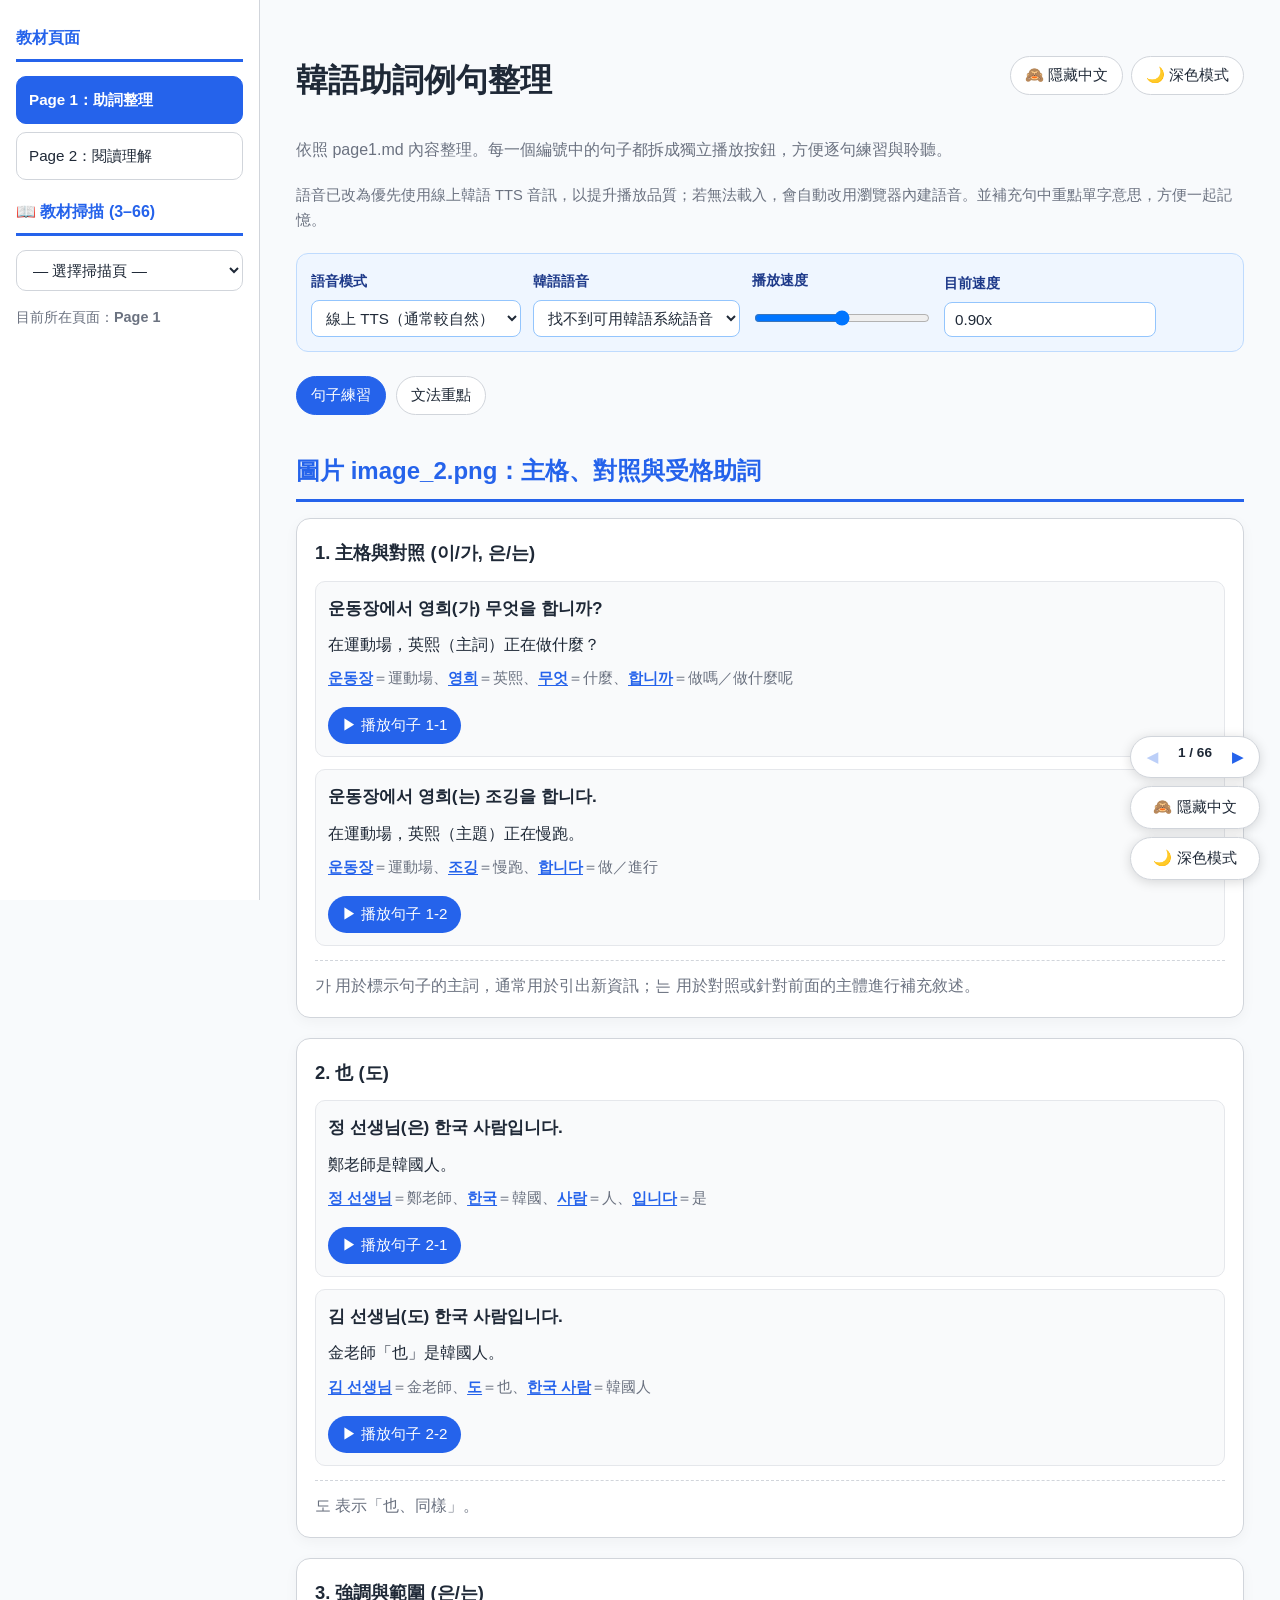
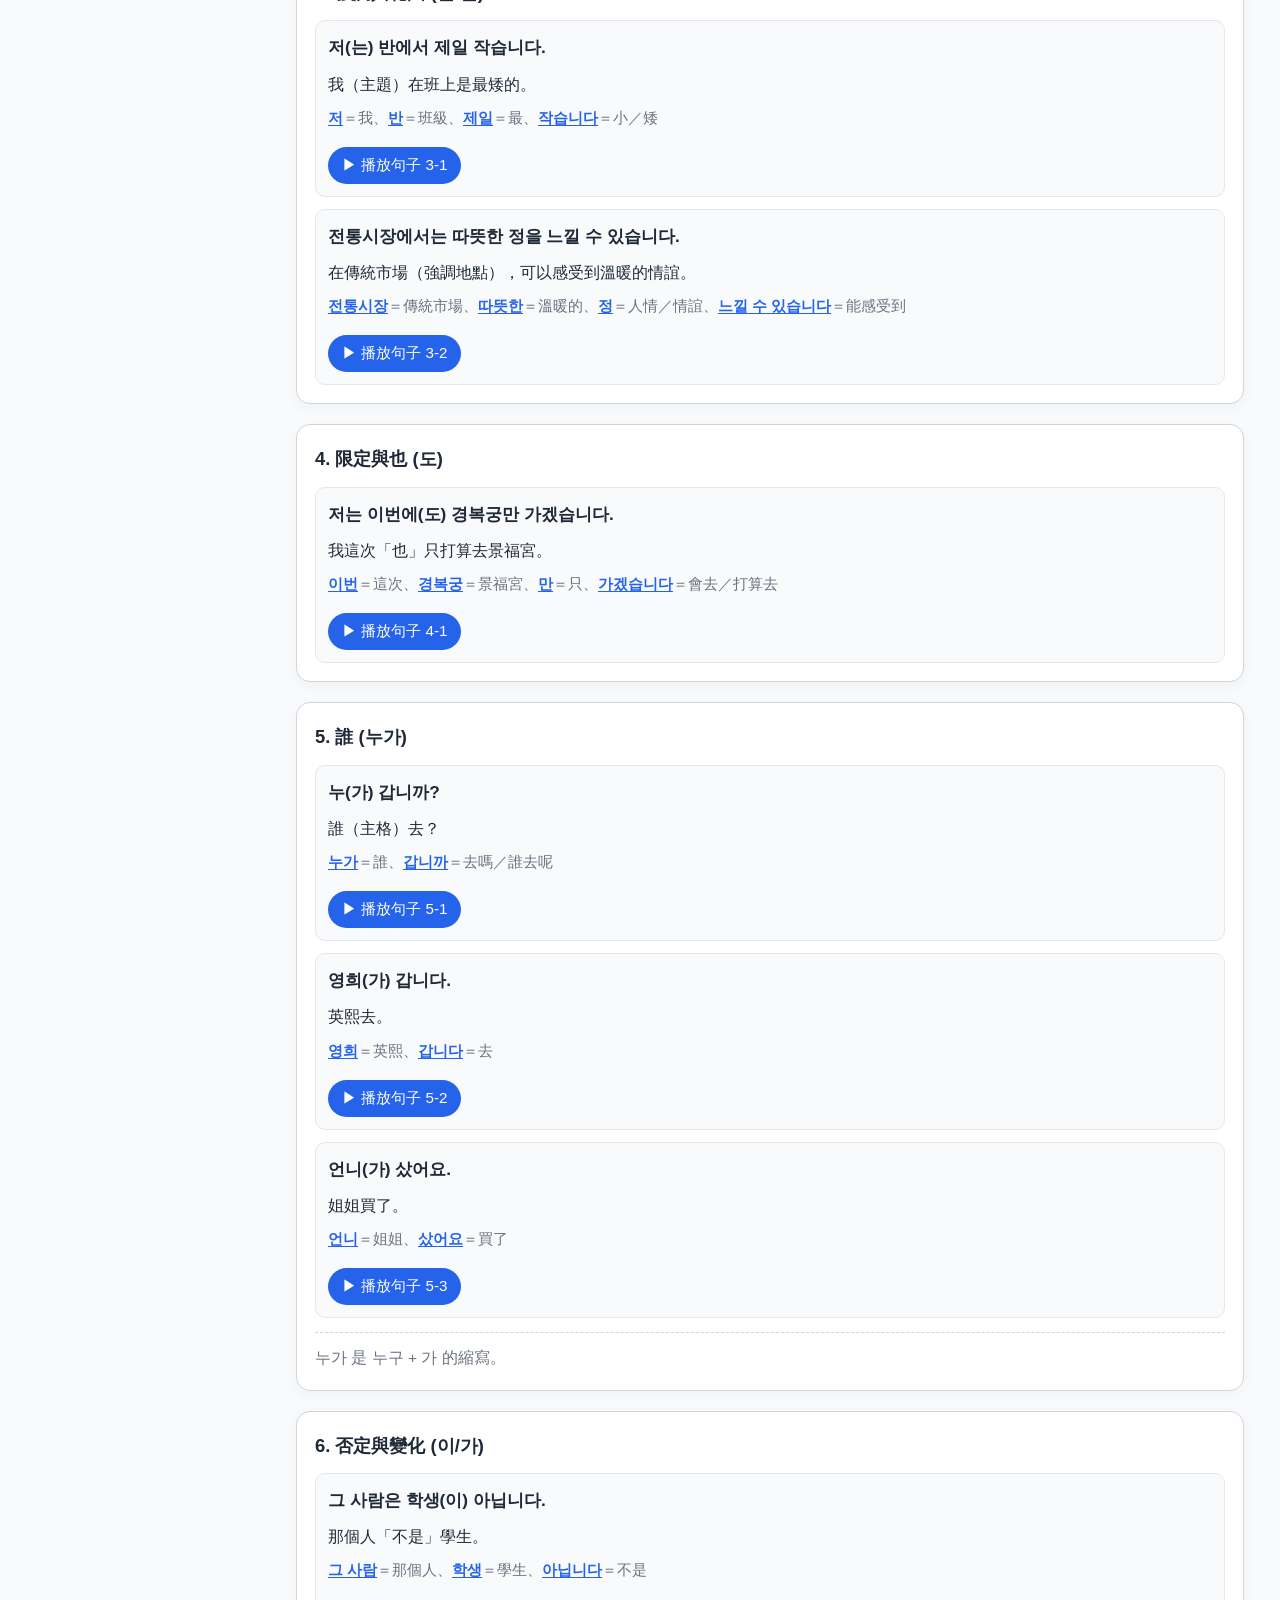
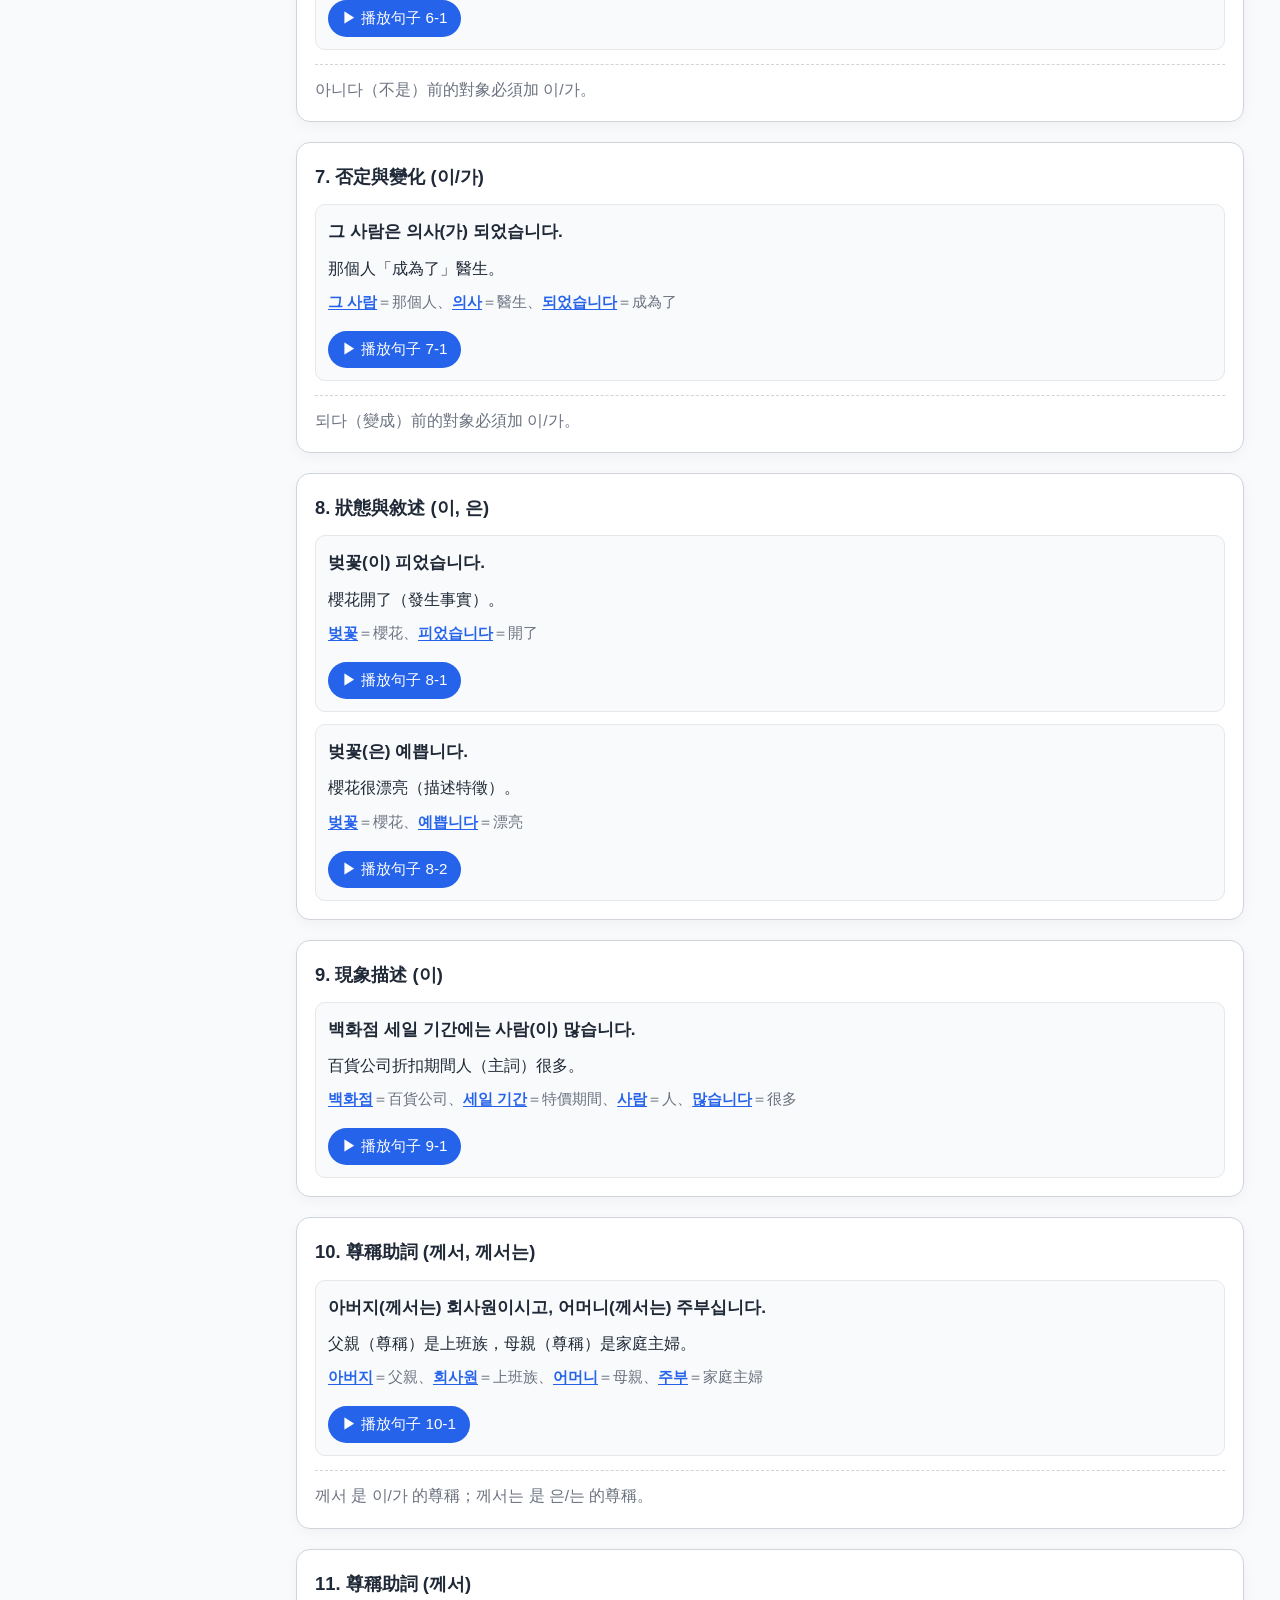
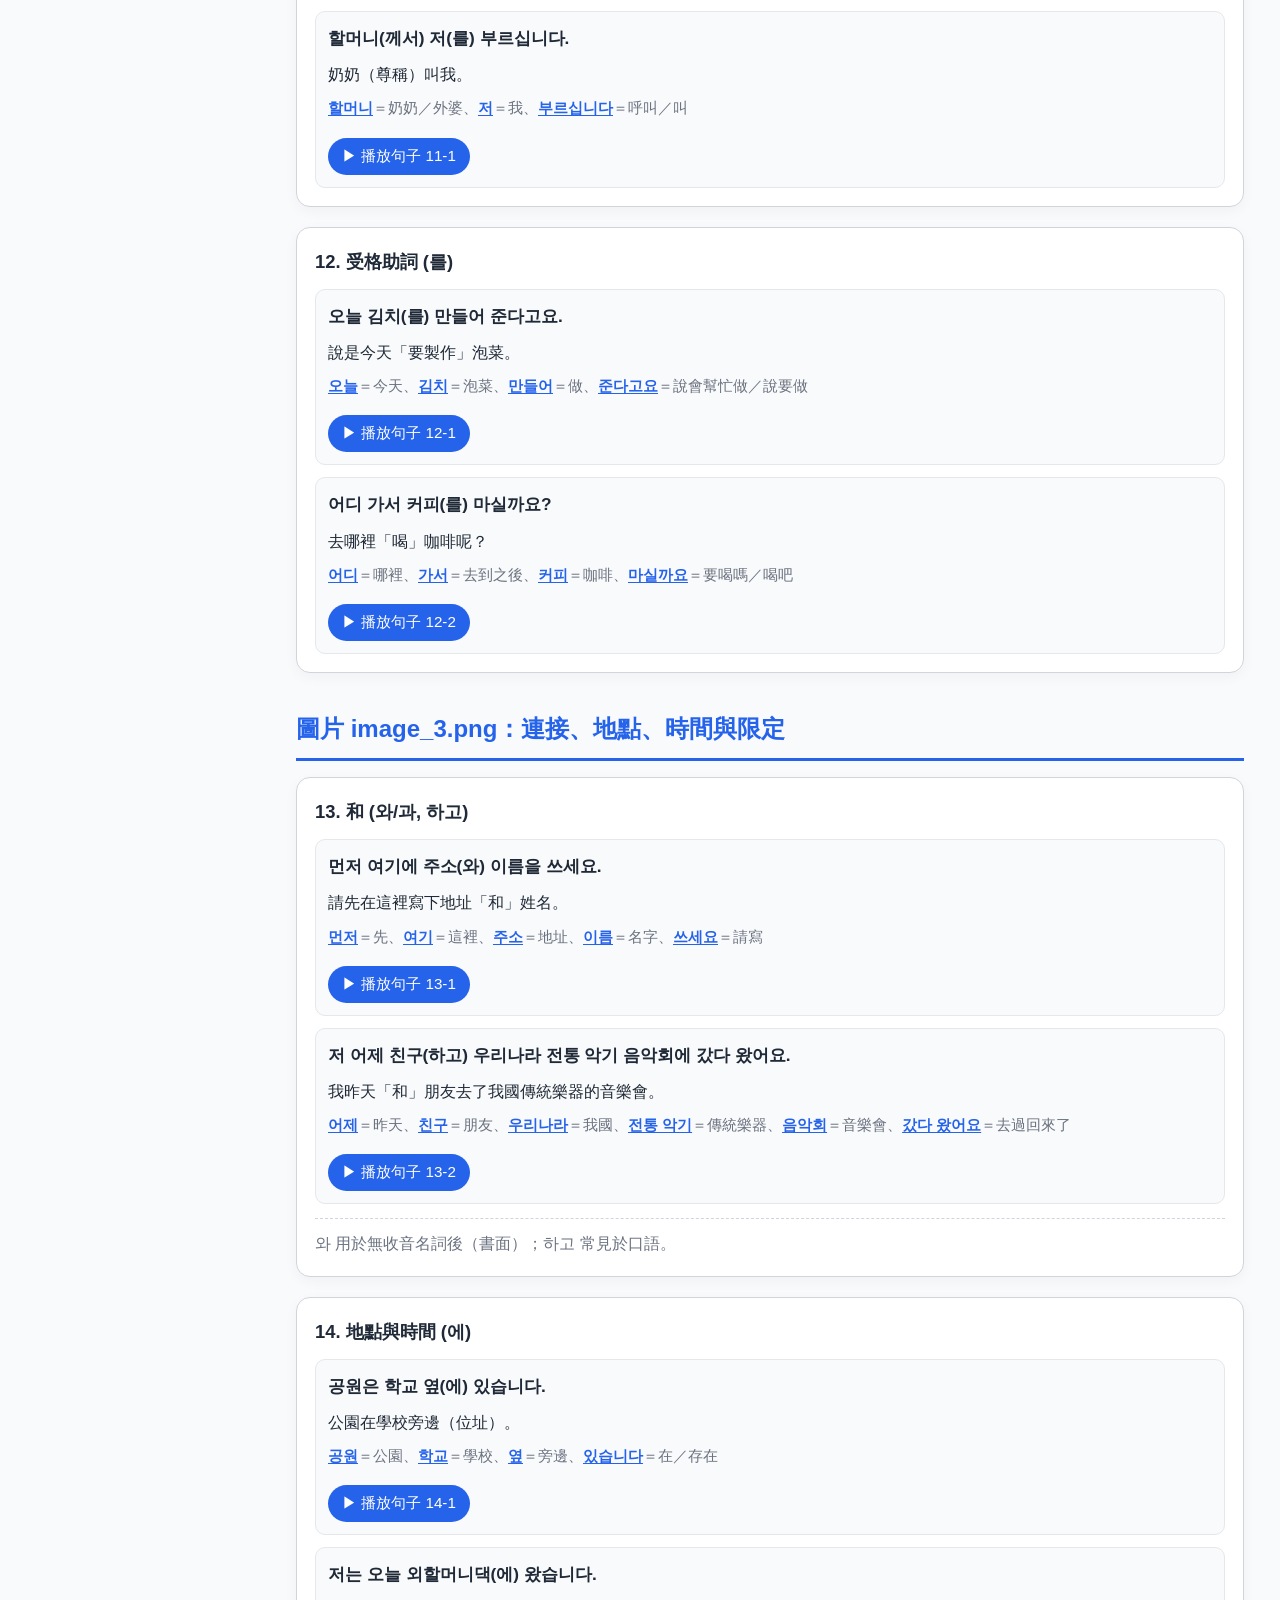
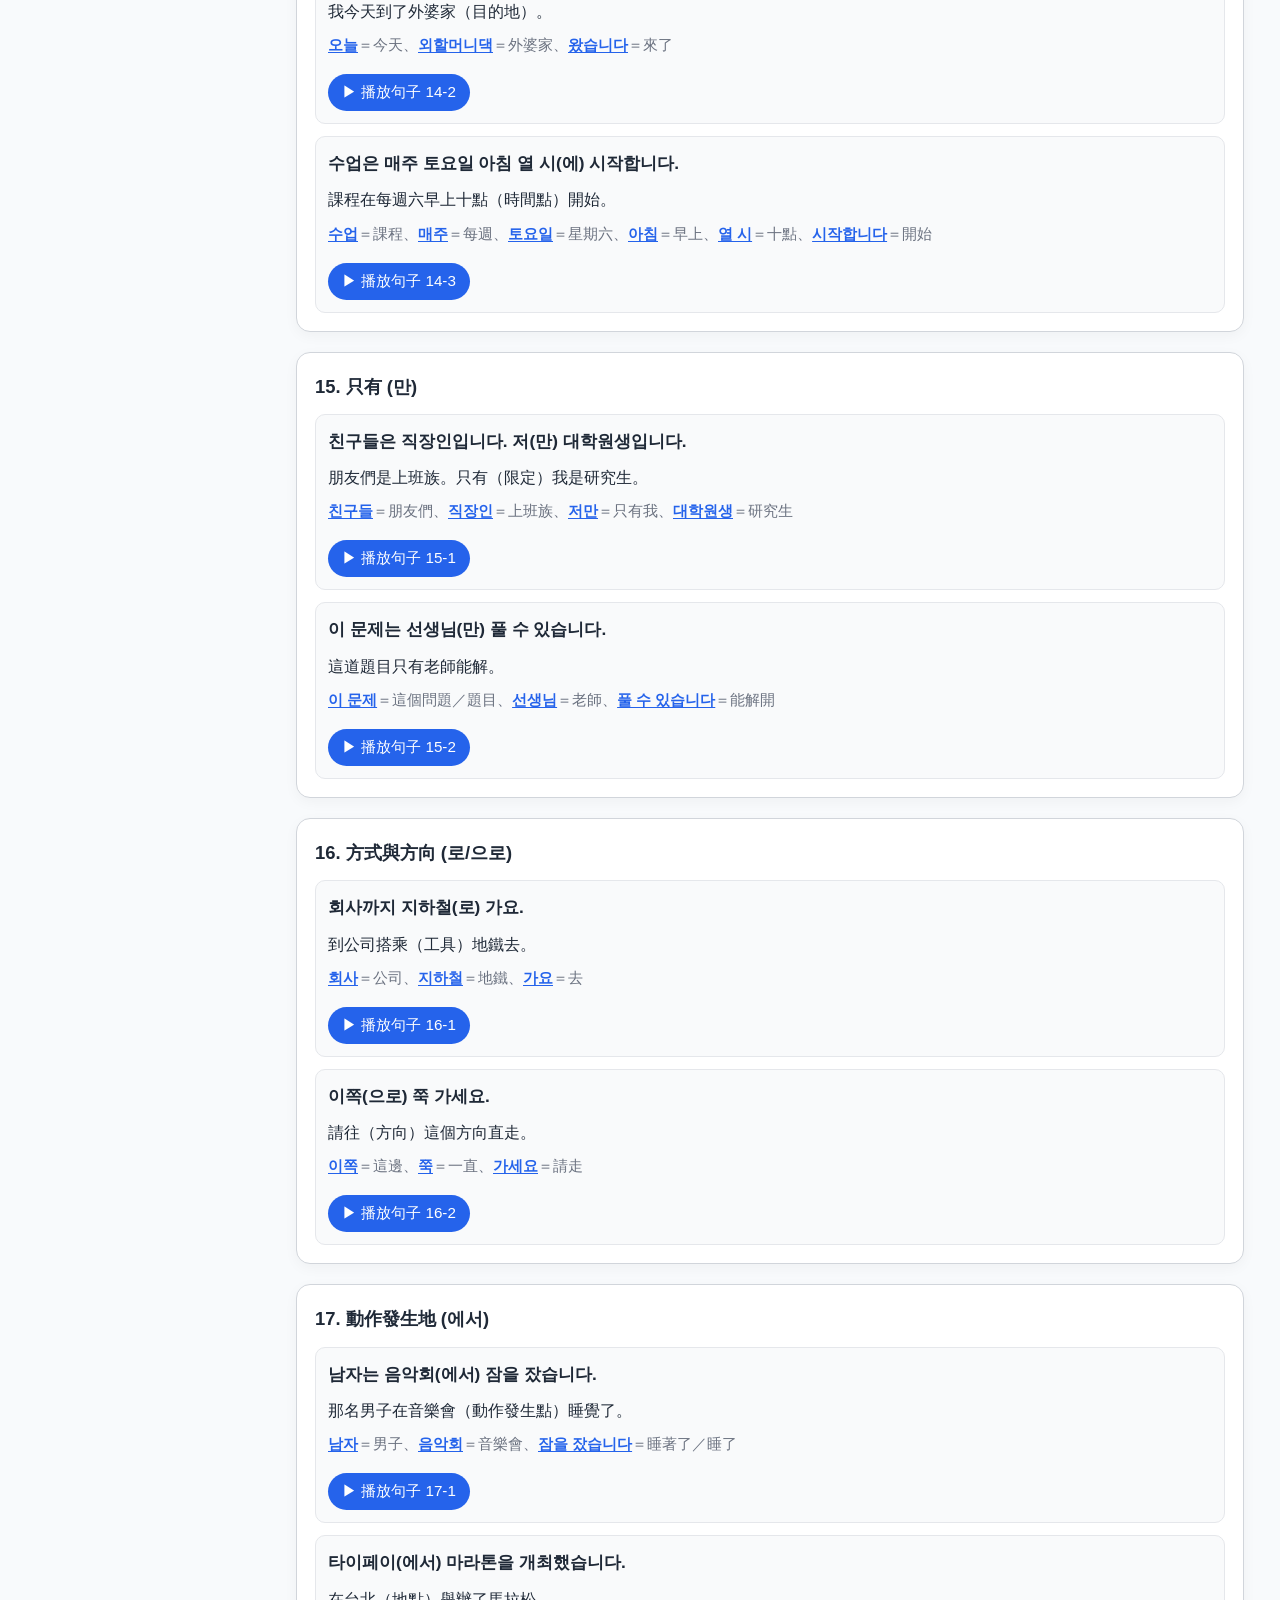
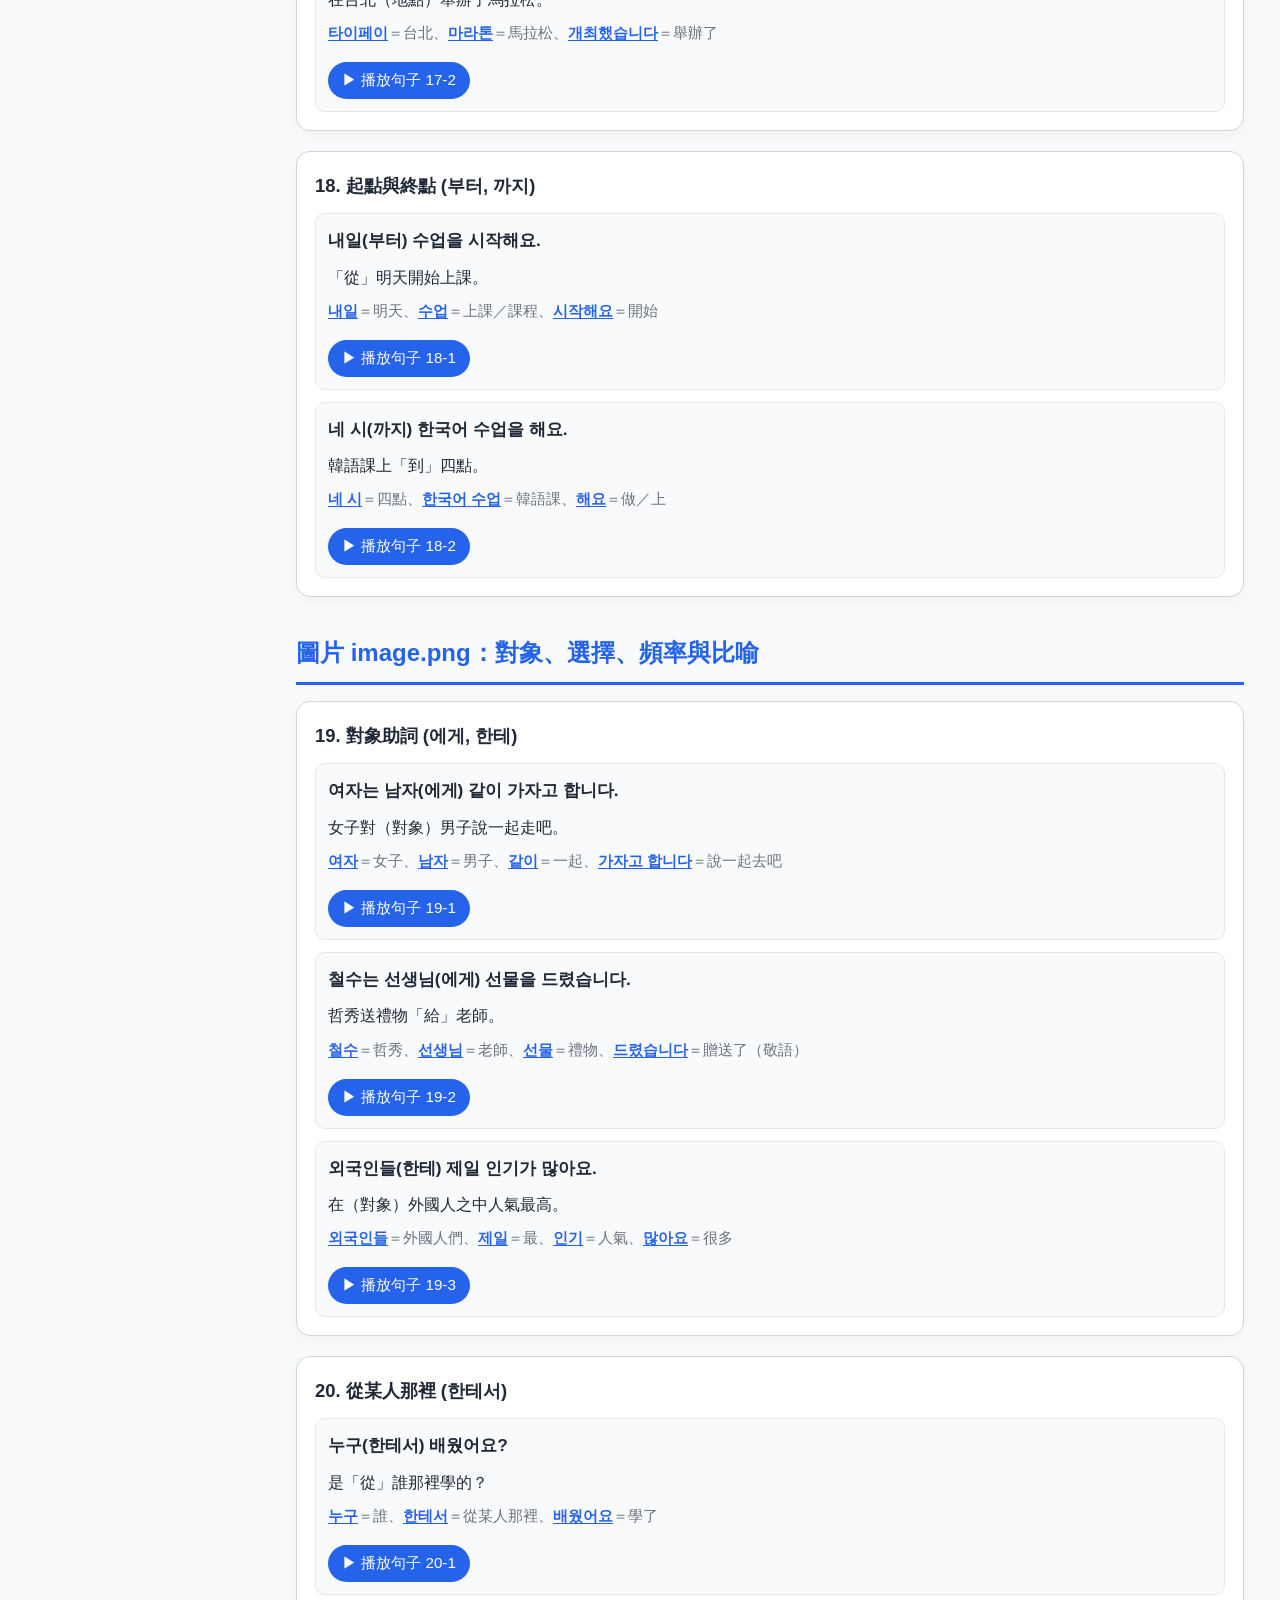
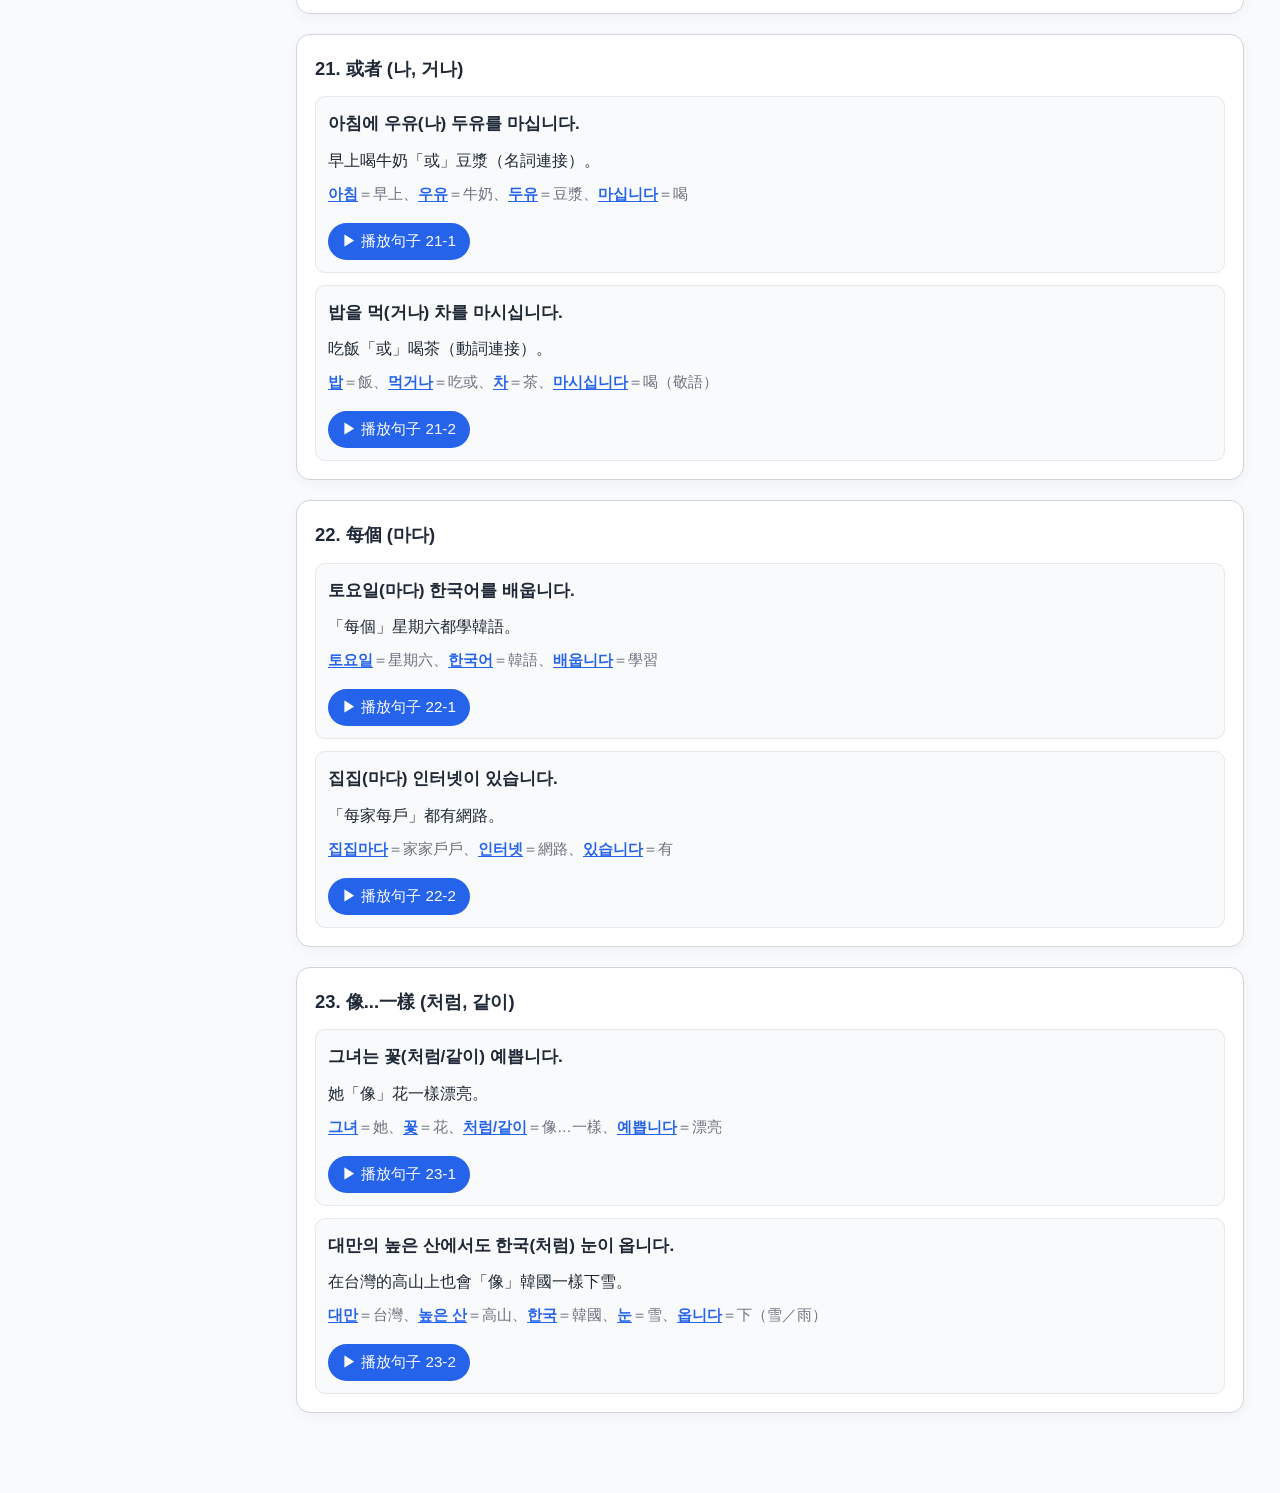
==== commit 9ba5917e: "feat: refactor project structure by extracting CSS and JS into separate files Separate inline styles" ====
--- a/main.html
+++ b/main.html
@@ -5,564 +5,26 @@
     <meta name="viewport" content="width=device-width, initial-scale=1.0">
     <meta name="referrer" content="no-referrer">
     <title>韓語助詞整理</title>
-    <style>
-        :root {
-            --primary: #2563eb;
-            --primary-light: #dbeafe;
-            --border: #d1d5db;
-            --text: #1f2937;
-            --muted: #6b7280;
-            --bg: #f8fafc;
-            --card: #ffffff;
-            --subtle-bg: #f9fafb;
-            --control-bg: #eff6ff;
-            --control-border: #bfdbfe;
-            --input-border: #93c5fd;
-            --heading-accent: #1e3a8a;
-        }
-
-        body.dark-mode {
-            --primary: #60a5fa;
-            --primary-light: #1e3a8a;
-            --border: #374151;
-            --text: #f3f4f6;
-            --muted: #9ca3af;
-            --bg: #111827;
-            --card: #1f2937;
-            --subtle-bg: #111827;
-            --control-bg: #172554;
-            --control-border: #1d4ed8;
-            --input-border: #3b82f6;
-            --heading-accent: #bfdbfe;
-        }
-
-        * { box-sizing: border-box; }
-
-        body {
-            margin: 0;
-            font-family: -apple-system, BlinkMacSystemFont, "Segoe UI", sans-serif;
-            line-height: 1.7;
-            color: var(--text);
-            background: var(--bg);
-        }
-
-        .app-shell {
-            display: grid;
-            grid-template-columns: 240px minmax(0, 1fr);
-            min-height: 100vh;
-        }
-
-        .sidebar {
-            border-right: 1px solid var(--border);
-            background: var(--card);
-            padding: 24px 16px;
-            position: sticky;
-            top: 0;
-            height: 100vh;
-        }
-
-        .sidebar-title {
-            margin: 0 0 14px;
-            font-size: 1rem;
-            color: var(--primary);
-        }
-
-        .page-list {
-            display: flex;
-            flex-direction: column;
-            gap: 8px;
-        }
-
-        .page-link {
-            display: block;
-            padding: 10px 12px;
-            border: 1px solid var(--border);
-            border-radius: 10px;
-            color: var(--text);
-            text-decoration: none;
-            background: transparent;
-            font-size: 0.95rem;
-        }
-
-        .page-link.active {
-            background: var(--primary);
-            color: #fff;
-            border-color: var(--primary);
-            font-weight: 600;
-        }
-
-        .page-note {
-            margin-top: 14px;
-            color: var(--muted);
-            font-size: 0.9rem;
-        }
-
-        .container {
-            max-width: 980px;
-            margin: 0 auto;
-            padding: 32px 16px 60px;
-        }
-
-        .top-bar {
-            display: flex;
-            justify-content: space-between;
-            align-items: center;
-            gap: 12px;
-            margin-bottom: 8px;
-        }
-
-        h1 {
-            margin-bottom: 12px;
-            font-size: 2rem;
-        }
-
-        .intro {
-            margin-bottom: 28px;
-            color: var(--muted);
-        }
-
-        h2 {
-            margin-top: 36px;
-            margin-bottom: 16px;
-            padding-bottom: 8px;
-            border-bottom: 3px solid var(--primary);
-            color: var(--primary);
-        }
-
-        .card {
-            background: var(--card);
-            border: 1px solid var(--border);
-            border-radius: 14px;
-            padding: 18px;
-            margin-bottom: 20px;
-            box-shadow: 0 4px 14px rgba(0, 0, 0, 0.04);
-        }
-
-        .card-title {
-            margin: 0 0 12px;
-            font-size: 1.15rem;
-            color: var(--text);
-        }
-
-        .audio-controls {
-            display: flex;
-            flex-wrap: wrap;
-            gap: 12px;
-            align-items: end;
-            padding: 14px;
-            margin-bottom: 24px;
-            background: var(--control-bg);
-            border: 1px solid var(--control-border);
-            border-radius: 12px;
-        }
-
-        .panel-tabs {
-            display: flex;
-            gap: 10px;
-            flex-wrap: wrap;
-            margin-bottom: 20px;
-        }
-
-        .panel-tab {
-            border: 1px solid var(--border);
-            background: var(--card);
-            color: var(--text);
-            border-radius: 999px;
-            padding: 8px 14px;
-            cursor: pointer;
-            font-size: 0.95rem;
-        }
-
-        .panel-tab.active {
-            background: var(--primary);
-            color: #fff;
-            border-color: var(--primary);
-        }
-
-        .content-panel {
-            display: none;
-        }
-
-        .content-panel.active {
-            display: block;
-        }
-
-        .page-container {
-            display: none;
-        }
-
-        .page-container.active {
-            display: block;
-        }
-
-        .quiz-options {
-            display: flex;
-            flex-wrap: wrap;
-            gap: 8px;
-            margin: 10px 0;
-        }
-
-        .quiz-option {
-            padding: 8px 16px;
-            border: 2px solid var(--border);
-            border-radius: 10px;
-            background: var(--card);
-            color: var(--text);
-            cursor: pointer;
-            font-size: 0.95rem;
-            transition: all 0.2s;
-        }
-
-        .quiz-option:hover:not(.selected) {
-            border-color: var(--primary);
-            background: var(--primary-light);
-        }
-
-        .vocab-preview {
-            display: flex;
-            flex-wrap: wrap;
-            gap: 6px;
-            margin: 6px 0 4px;
-        }
-
-        .vocab-preview-btn {
-            padding: 4px 10px;
-            border: 1px dashed var(--primary);
-            border-radius: 8px;
-            background: transparent;
-            color: var(--primary);
-            cursor: pointer;
-            font-size: 0.88rem;
-            -webkit-user-select: none;
-            user-select: none;
-            transition: all 0.15s;
-        }
-
-        .vocab-preview-btn:hover {
-            background: var(--primary-light);
-        }
-
-        .quiz-option.correct {
-            border-color: #16a34a;
-            background: #dcfce7;
-            color: #166534;
-            font-weight: 600;
-        }
-
-        .quiz-option.wrong {
-            border-color: #dc2626;
-            background: #fef2f2;
-            color: #991b1b;
-        }
-
-        body.dark-mode .quiz-option.correct {
-            background: #14532d;
-            color: #bbf7d0;
-            border-color: #22c55e;
-        }
-
-        body.dark-mode .quiz-option.wrong {
-            background: #450a0a;
-            color: #fecaca;
-            border-color: #ef4444;
-        }
-
-        .quiz-option.selected {
-            pointer-events: none;
-        }
-
-        .quiz-result {
-            display: none;
-            margin-top: 8px;
-            padding: 10px 14px;
-            border-radius: 10px;
-            font-size: 0.95rem;
-        }
-
-        .quiz-result.show {
-            display: block;
-        }
-
-        .quiz-result.correct-result {
-            background: #dcfce7;
-            color: #166534;
-            border: 1px solid #bbf7d0;
-        }
-
-        .quiz-result.wrong-result {
-            background: #fef2f2;
-            color: #991b1b;
-            border: 1px solid #fecaca;
-        }
-
-        body.dark-mode .quiz-result.correct-result {
-            background: #14532d;
-            color: #bbf7d0;
-            border-color: #22c55e;
-        }
-
-        body.dark-mode .quiz-result.wrong-result {
-            background: #450a0a;
-            color: #fecaca;
-            border-color: #ef4444;
-        }
-
-        .score-bar {
-            display: flex;
-            align-items: center;
-            gap: 12px;
-            padding: 14px;
-            margin-bottom: 20px;
-            background: var(--control-bg);
-            border: 1px solid var(--control-border);
-            border-radius: 12px;
-            font-size: 1rem;
-        }
-
-        .score-bar b {
-            color: var(--primary);
-        }
-
-        .grammar-summary {
-            display: grid;
-            grid-template-columns: repeat(auto-fit, minmax(240px, 1fr));
-            gap: 14px;
-            margin-bottom: 28px;
-        }
-
-        .grammar-item {
-            background: var(--card);
-            border: 1px solid var(--border);
-            border-radius: 12px;
-            padding: 14px;
-        }
-
-        .grammar-item h4 {
-            margin: 0 0 8px;
-            color: var(--primary);
-        }
-
-        .grammar-item p {
-            margin: 0;
-            color: var(--muted);
-            font-size: 0.94rem;
-        }
-
-        .audio-field {
-            display: flex;
-            flex-direction: column;
-            gap: 6px;
-            min-width: 180px;
-        }
-
-        .audio-field label {
-            font-size: 0.9rem;
-            color: var(--heading-accent);
-            font-weight: 600;
-        }
-
-        .audio-field select,
-        .audio-field input {
-            padding: 8px 10px;
-            border: 1px solid var(--input-border);
-            border-radius: 8px;
-            font-size: 0.95rem;
-            background: var(--card);
-            color: var(--text);
-        }
-
-        .sentence-item {
-            border: 1px solid #e5e7eb;
-            background: var(--subtle-bg);
-            border-radius: 10px;
-            padding: 12px;
-            margin-bottom: 12px;
-        }
-
-        .sentence-item:last-child { margin-bottom: 0; }
-
-        .korean {
-            font-size: 1.08rem;
-            font-weight: 700;
-            margin-bottom: 8px;
-        }
-
-        .translation {
-            color: var(--text);
-            margin-bottom: 8px;
-        }
-
-        .word-meanings {
-            margin-bottom: 8px;
-            font-size: 0.92rem;
-            color: var(--muted);
-        }
-
-        .word-meanings b {
-            color: var(--primary);
-            cursor: pointer;
-            text-decoration: underline;
-            text-underline-offset: 2px;
-            -webkit-user-select: none;
-            user-select: none;
-        }
-
-        .play-btn {
-            display: inline-block;
-            margin-top: 8px;
-            padding: 8px 14px;
-            border: none;
-            border-radius: 999px;
-            background: var(--primary);
-            color: white;
-            cursor: pointer;
-            font-size: 0.95rem;
-        }
-
-        .play-btn:hover { background: #1d4ed8; }
-
-        .play-btn:disabled {
-            opacity: 0.7;
-            cursor: wait;
-        }
-
-        .explanation {
-            margin-top: 14px;
-            padding-top: 12px;
-            border-top: 1px dashed var(--border);
-            font-size: 0.97rem;
-            color: var(--muted);
-        }
-
-        .audio-note {
-            margin-top: -8px;
-            margin-bottom: 20px;
-            color: var(--muted);
-            font-size: 0.92rem;
-        }
-
-        .theme-toggle {
-            border: 1px solid var(--border);
-            background: var(--card);
-            color: var(--text);
-            border-radius: 999px;
-            padding: 8px 14px;
-            cursor: pointer;
-            font-size: 0.95rem;
-        }
-
-        .theme-toggle:hover {
-            border-color: var(--primary);
-        }
-
-        .floating-controls {
-            position: fixed;
-            bottom: 20px;
-            right: 20px;
-            display: flex;
-            flex-direction: column;
-            gap: 8px;
-            z-index: 1000;
-        }
-
-        .floating-controls > button {
-            border: 1px solid var(--border);
-            background: var(--card);
-            color: var(--text);
-            border-radius: 999px;
-            padding: 10px 16px;
-            cursor: pointer;
-            font-size: 0.95rem;
-            box-shadow: 0 2px 12px rgba(0,0,0,0.15);
-            transition: all 0.2s;
-        }
-
-        .floating-controls > button:hover {
-            border-color: var(--primary);
-            box-shadow: 0 4px 16px rgba(0,0,0,0.2);
-        }
-
-        .floating-page-nav {
-            display: flex;
-            gap: 4px;
-            background: var(--card);
-            border: 1px solid var(--border);
-            border-radius: 999px;
-            padding: 4px;
-            box-shadow: 0 2px 12px rgba(0,0,0,0.15);
-        }
-
-        .floating-page-arrow {
-            border: none;
-            background: transparent;
-            color: var(--primary);
-            border-radius: 999px;
-            padding: 8px 12px;
-            cursor: pointer;
-            font-size: 0.9rem;
-            font-weight: 700;
-            transition: all 0.2s;
-        }
-
-        .floating-page-arrow:hover {
-            background: var(--primary-light);
-        }
-
-        .floating-page-arrow:disabled {
-            opacity: 0.3;
-            cursor: default;
-        }
-
-        .floating-page-indicator {
-            font-size: 0.85rem;
-            font-weight: 600;
-            color: var(--text);
-            padding: 0 4px;
-            white-space: nowrap;
-            cursor: pointer;
-            -webkit-user-select: none;
-            user-select: none;
-        }
-
-        body.hide-chinese .translation,
-        body.hide-chinese .explanation,
-        body.hide-chinese .quiz-result.show,
-        body.hide-chinese .quiz-result {
-            display: none !important;
-        }
-
-        body.hide-chinese .chi {
-            display: none;
-        }
-
-        body.hide-chinese .sentence-item:last-child { margin-bottom: 0; }
-
-        @media (max-width: 900px) {
-            .app-shell {
-                grid-template-columns: 1fr;
-            }
-
-            .sidebar {
-                position: static;
-                height: auto;
-                border-right: none;
-                border-bottom: 1px solid var(--border);
-            }
-        }
-    </style>
+    <link rel="stylesheet" href="css/style.css">
 </head>
 <body>
     <div class="app-shell">
+
+    <!-- ===== SIDEBAR ===== -->
     <aside class="sidebar">
         <h2 class="sidebar-title">教材頁面</h2>
         <nav class="page-list" aria-label="Page navigation">
             <a class="page-link active" href="#" data-page="page1" aria-current="page">Page 1：助詞整理</a>
             <a class="page-link" href="#" data-page="page2">Page 2：閱讀理解</a>
-            <a class="page-link" href="#" onclick="return false;">Page 3：尚未加入</a>
         </nav>
+        <h2 class="sidebar-title" style="margin-top:18px;">📖 教材掃描 (3–66)</h2>
+        <div class="sidebar-scan-nav">
+            <select id="sidebarScanSelect" class="sidebar-scan-select"></select>
+        </div>
         <p class="page-note" id="pageNote">目前所在頁面：<b>Page 1</b></p>
     </aside>
 
+    <!-- ===== MAIN CONTENT ===== -->
     <div class="container">
         <div class="top-bar">
             <h1>韓語助詞例句整理</h1>
@@ -596,7 +58,7 @@
             </div>
         </section>
 
-        <!-- ===== PAGE 1 ===== -->
+        <!-- ===== PAGE 1：助詞整理 ===== -->
         <div id="page1" class="page-container active">
 
         <section class="panel-tabs">
@@ -651,868 +113,78 @@
         </section>
         </div><!-- end page1 -->
 
-        <!-- ===== PAGE 2 ===== -->
+        <!-- ===== PAGE 2：閱讀理解 ===== -->
         <div id="page2" class="page-container">
         <h2>읽기 1 — 閱讀理解選擇題</h2>
         <p class="intro">무엇에 대한 내용입니까? 알맞은 것을 고르십시오. (1~21)<br>讀完短文後，判斷主題是什麼，從四個選項中選出正確答案。點選選項即可作答！</p>
 
         <div class="score-bar">得分：<b id="quizScore">0</b> / <b id="quizTotal">22</b>　　已作答：<b id="quizAnswered">0</b></div>
 
-        <section class="card" data-answer="1">
-            <h3 class="card-title">보기（範例）</h3>
-            <div class="sentence-item">
-                <div class="korean">아버지는 회사원입니다. 어머니는 공무원입니다.</div>
-                <div class="translation">父親是上班族。母親是公務員。</div>
-                <div class="word-meanings"><b>아버지</b>＝父親、<b>회사원</b>＝上班族、<b>어머니</b>＝母親、<b>공무원</b>＝公務員</div>
-                <button class="play-btn" data-text="아버지는 회사원입니다. 어머니는 공무원입니다.">▶ 播放句子</button>
-            </div>
-            <div class="quiz-options">
-                <button class="quiz-option" data-val="1">직업（職業）</button>
-                <button class="quiz-option" data-val="2">형제（兄弟）</button>
-                <button class="quiz-option" data-val="3">회사（公司）</button>
-                <button class="quiz-option" data-val="4">직위（職位）</button>
-            </div>
-            <div class="quiz-result">答案：(1) 직업（職業）— 描述的是父母的職業。</div>
-        </section>
+        <section class="card" data-answer="1"><h3 class="card-title">보기（範例）</h3><div class="sentence-item"><div class="korean">아버지는 회사원입니다. 어머니는 공무원입니다.</div><div class="translation">父親是上班族。母親是公務員。</div><div class="word-meanings"><b>아버지</b>＝父親、<b>회사원</b>＝上班族、<b>어머니</b>＝母親、<b>공무원</b>＝公務員</div><button class="play-btn" data-text="아버지는 회사원입니다. 어머니는 공무원입니다.">▶ 播放句子</button></div><div class="quiz-options"><button class="quiz-option" data-val="1">직업（職業）</button><button class="quiz-option" data-val="2">형제（兄弟）</button><button class="quiz-option" data-val="3">회사（公司）</button><button class="quiz-option" data-val="4">직위（職位）</button></div><div class="quiz-result">答案：(1) 직업（職業）— 描述的是父母的職業。</div></section>
 
-        <section class="card" data-answer="3">
-            <h3 class="card-title">1.</h3>
-            <div class="sentence-item">
-                <div class="korean">저는 치마를 자주 입습니다. 바지는 거의 안 입습니다.</div>
-                <div class="translation">我經常穿裙子。幾乎不穿褲子。</div>
-                <div class="word-meanings"><b>치마</b>＝裙子、<b>자주</b>＝經常、<b>입습니다</b>＝穿、<b>바지</b>＝褲子、<b>거의</b>＝幾乎</div>
-                <button class="play-btn" data-text="저는 치마를 자주 입습니다. 바지는 거의 안 입습니다.">▶ 播放句子</button>
-            </div>
-            <div class="quiz-options">
-                <button class="quiz-option" data-val="1">약（藥）</button>
-                <button class="quiz-option" data-val="2">방（房間）</button>
-                <button class="quiz-option" data-val="3">옷（衣服）</button>
-                <button class="quiz-option" data-val="4">방（房間）</button>
-            </div>
-            <div class="quiz-result">答案：(3) 옷（衣服）— 描述穿著習慣。</div>
-        </section>
+        <section class="card" data-answer="3"><h3 class="card-title">1.</h3><div class="sentence-item"><div class="korean">저는 치마를 자주 입습니다. 바지는 거의 안 입습니다.</div><div class="translation">我經常穿裙子。幾乎不穿褲子。</div><div class="word-meanings"><b>치마</b>＝裙子、<b>자주</b>＝經常、<b>입습니다</b>＝穿、<b>바지</b>＝褲子、<b>거의</b>＝幾乎</div><button class="play-btn" data-text="저는 치마를 자주 입습니다. 바지는 거의 안 입습니다.">▶ 播放句子</button></div><div class="quiz-options"><button class="quiz-option" data-val="1">약（藥）</button><button class="quiz-option" data-val="2">밤（夜晚）</button><button class="quiz-option" data-val="3">옷（衣服）</button><button class="quiz-option" data-val="4">방（房間）</button></div><div class="quiz-result">答案：(3) 옷（衣服）— 描述穿著習慣。</div></section>
 
-        <section class="card" data-answer="1">
-            <h3 class="card-title">2.</h3>
-            <div class="sentence-item">
-                <div class="korean">저는 대만에서 삽니다. 친구는 일본에서 왔습니다.</div>
-                <div class="translation">我住在台灣。朋友從日本來。</div>
-                <div class="word-meanings"><b>대만</b>＝台灣、<b>삽니다</b>＝住、<b>친구</b>＝朋友、<b>일본</b>＝日本、<b>왔습니다</b>＝來了</div>
-                <button class="play-btn" data-text="저는 대만에서 삽니다. 친구는 일본에서 왔습니다.">▶ 播放句子</button>
-            </div>
-            <div class="quiz-options">
-                <button class="quiz-option" data-val="1">국적（國籍）</button>
-                <button class="quiz-option" data-val="2">여행（旅行）</button>
-                <button class="quiz-option" data-val="3">관계（關係）</button>
-                <button class="quiz-option" data-val="4">사람（人）</button>
-            </div>
-            <div class="quiz-result">答案：(1) 국적（國籍）— 描述居住國家。</div>
-        </section>
+        <section class="card" data-answer="1"><h3 class="card-title">2.</h3><div class="sentence-item"><div class="korean">저는 대만에서 삽니다. 친구는 일본에서 왔습니다.</div><div class="translation">我住在台灣。朋友從日本來。</div><div class="word-meanings"><b>대만</b>＝台灣、<b>삽니다</b>＝住、<b>친구</b>＝朋友、<b>일본</b>＝日本、<b>왔습니다</b>＝來了</div><button class="play-btn" data-text="저는 대만에서 삽니다. 친구는 일본에서 왔습니다.">▶ 播放句子</button></div><div class="quiz-options"><button class="quiz-option" data-val="1">국적（國籍）</button><button class="quiz-option" data-val="2">여행（旅行）</button><button class="quiz-option" data-val="3">관계（關係）</button><button class="quiz-option" data-val="4">사람（人）</button></div><div class="quiz-result">答案：(1) 국적（國籍）— 描述居住國家。</div></section>
 
-        <section class="card" data-answer="3">
-            <h3 class="card-title">3.</h3>
-            <div class="sentence-item">
-                <div class="korean">오늘은 비가 내리겠습니다. 그리고 흐리겠습니다.</div>
-                <div class="translation">今天會下雨。而且會陰天。</div>
-                <div class="word-meanings"><b>오늘</b>＝今天、<b>비</b>＝雨、<b>내리겠습니다</b>＝會下、<b>흐리겠습니다</b>＝會陰天</div>
-                <button class="play-btn" data-text="오늘은 비가 내리겠습니다. 그리고 흐리겠습니다.">▶ 播放句子</button>
-            </div>
-            <div class="quiz-options">
-                <button class="quiz-option" data-val="1">요일（星期）</button>
-                <button class="quiz-option" data-val="2">계절（季節）</button>
-                <button class="quiz-option" data-val="3">날씨（天氣）</button>
-                <button class="quiz-option" data-val="4">여름（夏天）</button>
-            </div>
-            <div class="quiz-result">答案：(3) 날씨（天氣）— 描述天氣狀況。</div>
-        </section>
+        <section class="card" data-answer="3"><h3 class="card-title">3.</h3><div class="sentence-item"><div class="korean">오늘은 비가 내리겠습니다. 그리고 흐리겠습니다.</div><div class="translation">今天會下雨。而且會陰天。</div><div class="word-meanings"><b>오늘</b>＝今天、<b>비</b>＝雨、<b>내리겠습니다</b>＝會下、<b>흐리겠습니다</b>＝會陰天</div><button class="play-btn" data-text="오늘은 비가 내리겠습니다. 그리고 흐리겠습니다.">▶ 播放句子</button></div><div class="quiz-options"><button class="quiz-option" data-val="1">요일（星期）</button><button class="quiz-option" data-val="2">계절（季節）</button><button class="quiz-option" data-val="3">날씨（天氣）</button><button class="quiz-option" data-val="4">여름（夏天）</button></div><div class="quiz-result">答案：(3) 날씨（天氣）— 描述天氣狀況。</div></section>
 
-        <section class="card" data-answer="3">
-            <h3 class="card-title">4.</h3>
-            <div class="sentence-item">
-                <div class="korean">언니는 두 명 있습니다. 오빠는 한 명 있습니다.</div>
-                <div class="translation">有兩個姐姐。有一個哥哥。</div>
-                <div class="word-meanings"><b>언니</b>＝姐姐、<b>두 명</b>＝兩個人、<b>오빠</b>＝哥哥、<b>한 명</b>＝一個人</div>
-                <button class="play-btn" data-text="언니는 두 명 있습니다. 오빠는 한 명 있습니다.">▶ 播放句子</button>
-            </div>
-            <div class="quiz-options">
-                <button class="quiz-option" data-val="1">생일（生日）</button>
-                <button class="quiz-option" data-val="2">친구（朋友）</button>
-                <button class="quiz-option" data-val="3">가족（家人）</button>
-                <button class="quiz-option" data-val="4">부모（父母）</button>
-            </div>
-            <div class="quiz-result">答案：(3) 가족（家人）— 描述家庭成員。</div>
-        </section>
+        <section class="card" data-answer="3"><h3 class="card-title">4.</h3><div class="sentence-item"><div class="korean">언니는 두 명 있습니다. 오빠는 한 명 있습니다.</div><div class="translation">有兩個姐姐。有一個哥哥。</div><div class="word-meanings"><b>언니</b>＝姐姐、<b>두 명</b>＝兩個人、<b>오빠</b>＝哥哥、<b>한 명</b>＝一個人</div><button class="play-btn" data-text="언니는 두 명 있습니다. 오빠는 한 명 있습니다.">▶ 播放句子</button></div><div class="quiz-options"><button class="quiz-option" data-val="1">생일（生日）</button><button class="quiz-option" data-val="2">친구（朋友）</button><button class="quiz-option" data-val="3">가족（家人）</button><button class="quiz-option" data-val="4">부모（父母）</button></div><div class="quiz-result">答案：(3) 가족（家人）— 描述家庭成員。</div></section>
 
-        <section class="card" data-answer="4">
-            <h3 class="card-title">5.</h3>
-            <div class="sentence-item">
-                <div class="korean">저는 4월 15일에 태어났습니다. 친구는 5월 18일에 태어났습니다.</div>
-                <div class="translation">我在4月15日出生。朋友在5月18日出生。</div>
-                <div class="word-meanings"><b>태어났습니다</b>＝出生了、<b>4월</b>＝四月、<b>15일</b>＝15號、<b>5월</b>＝五月、<b>18일</b>＝18號</div>
-                <button class="play-btn" data-text="저는 4월 15일에 태어났습니다. 친구는 5월 18일에 태어났습니다.">▶ 播放句子</button>
-            </div>
-            <div class="quiz-options">
-                <button class="quiz-option" data-val="1">달력（日曆）</button>
-                <button class="quiz-option" data-val="2">휴일（假日）</button>
-                <button class="quiz-option" data-val="3">사람（人）</button>
-                <button class="quiz-option" data-val="4">생일（生日）</button>
-            </div>
-            <div class="quiz-result">答案：(4) 생일（生日）— 描述出生日期。</div>
-        </section>
+        <section class="card" data-answer="4"><h3 class="card-title">5.</h3><div class="sentence-item"><div class="korean">저는 4월 15일에 태어났습니다. 친구는 5월 18일에 태어났습니다.</div><div class="translation">我在4月15日出生。朋友在5月18日出生。</div><div class="word-meanings"><b>태어났습니다</b>＝出生了、<b>4월</b>＝四月、<b>15일</b>＝15號、<b>5월</b>＝五月、<b>18일</b>＝18號</div><button class="play-btn" data-text="저는 4월 15일에 태어났습니다. 친구는 5월 18일에 태어났습니다.">▶ 播放句子</button></div><div class="quiz-options"><button class="quiz-option" data-val="1">달력（日曆）</button><button class="quiz-option" data-val="2">휴일（假日）</button><button class="quiz-option" data-val="3">사람（人）</button><button class="quiz-option" data-val="4">생일（生日）</button></div><div class="quiz-result">答案：(4) 생일（生日）— 描述出生日期。</div></section>
 
-        <section class="card" data-answer="2">
-            <h3 class="card-title">6.</h3>
-            <div class="sentence-item">
-                <div class="korean">삼계탕이 있습니다. 비빔밥도 있습니다.</div>
-                <div class="translation">有蔘雞湯。也有拌飯。</div>
-                <div class="word-meanings"><b>삼계탕</b>＝蔘雞湯、<b>비빔밥</b>＝拌飯、<b>있습니다</b>＝有</div>
-                <button class="play-btn" data-text="삼계탕이 있습니다. 비빔밥도 있습니다.">▶ 播放句子</button>
-            </div>
-            <div class="quiz-options">
-                <button class="quiz-option" data-val="1">취미（興趣）</button>
-                <button class="quiz-option" data-val="2">음식（食物）</button>
-                <button class="quiz-option" data-val="3">장소（場所）</button>
-                <button class="quiz-option" data-val="4">가격（價格）</button>
-            </div>
-            <div class="quiz-result">答案：(2) 음식（食物）— 描述食物種類。</div>
-        </section>
+        <section class="card" data-answer="2"><h3 class="card-title">6.</h3><div class="sentence-item"><div class="korean">삼계탕이 있습니다. 비빔밥도 있습니다.</div><div class="translation">有蔘雞湯。也有拌飯。</div><div class="word-meanings"><b>삼계탕</b>＝蔘雞湯、<b>비빔밥</b>＝拌飯、<b>있습니다</b>＝有</div><button class="play-btn" data-text="삼계탕이 있습니다. 비빔밥도 있습니다.">▶ 播放句子</button></div><div class="quiz-options"><button class="quiz-option" data-val="1">취미（興趣）</button><button class="quiz-option" data-val="2">음식（食物）</button><button class="quiz-option" data-val="3">장소（場所）</button><button class="quiz-option" data-val="4">가격（價格）</button></div><div class="quiz-result">答案：(2) 음식（食物）— 描述食物種類。</div></section>
 
-        <section class="card" data-answer="3">
-            <h3 class="card-title">7.</h3>
-            <div class="sentence-item">
-                <div class="korean">여름 방학 때는 수영을 배우려고 합니다. 아르바이트도 하려고 합니다.</div>
-                <div class="translation">暑假時打算學游泳。也打算打工。</div>
-                <div class="word-meanings"><b>여름 방학</b>＝暑假、<b>수영</b>＝游泳、<b>배우려고</b>＝打算學、<b>아르바이트</b>＝打工</div>
-                <button class="play-btn" data-text="여름 방학 때는 수영을 배우려고 합니다. 아르바이트도 하려고 합니다.">▶ 播放句子</button>
-            </div>
-            <div class="quiz-options">
-                <button class="quiz-option" data-val="1">건강（健康）</button>
-                <button class="quiz-option" data-val="2">날씨（天氣）</button>
-                <button class="quiz-option" data-val="3">계획（計畫）</button>
-                <button class="quiz-option" data-val="4">숙제（作業）</button>
-            </div>
-            <div class="quiz-result">答案：(3) 계획（計畫）— 描述暑假計畫。</div>
-        </section>
+        <section class="card" data-answer="3"><h3 class="card-title">7.</h3><div class="sentence-item"><div class="korean">여름 방학 때는 수영을 배우려고 합니다. 아르바이트도 하려고 합니다.</div><div class="translation">暑假時打算學游泳。也打算打工。</div><div class="word-meanings"><b>여름 방학</b>＝暑假、<b>수영</b>＝游泳、<b>배우려고</b>＝打算學、<b>아르바이트</b>＝打工</div><button class="play-btn" data-text="여름 방학 때는 수영을 배우려고 합니다. 아르바이트도 하려고 합니다.">▶ 播放句子</button></div><div class="quiz-options"><button class="quiz-option" data-val="1">건강（健康）</button><button class="quiz-option" data-val="2">날씨（天氣）</button><button class="quiz-option" data-val="3">계획（計畫）</button><button class="quiz-option" data-val="4">숙제（作業）</button></div><div class="quiz-result">答案：(3) 계획（計畫）— 描述暑假計畫。</div></section>
 
-        <section class="card" data-answer="2">
-            <h3 class="card-title">8.</h3>
-            <div class="sentence-item">
-                <div class="korean">한국어 수업은 월요일에 있습니다. 수영 수업은 금요일에 있습니다.</div>
-                <div class="translation">韓語課在星期一。游泳課在星期五。</div>
-                <div class="word-meanings"><b>한국어 수업</b>＝韓語課、<b>월요일</b>＝星期一、<b>수영 수업</b>＝游泳課、<b>금요일</b>＝星期五</div>
-                <button class="play-btn" data-text="한국어 수업은 월요일에 있습니다. 수영 수업은 금요일에 있습니다.">▶ 播放句子</button>
-            </div>
-            <div class="quiz-options">
-                <button class="quiz-option" data-val="1">날짜（日期）</button>
-                <button class="quiz-option" data-val="2">요일（星期）</button>
-                <button class="quiz-option" data-val="3">주말（週末）</button>
-                <button class="quiz-option" data-val="4">전공（主修）</button>
-            </div>
-            <div class="quiz-result">答案：(2) 요일（星期）— 描述星期幾上什麼課。</div>
-        </section>
+        <section class="card" data-answer="2"><h3 class="card-title">8.</h3><div class="sentence-item"><div class="korean">한국어 수업은 월요일에 있습니다. 수영 수업은 금요일에 있습니다.</div><div class="translation">韓語課在星期一。游泳課在星期五。</div><div class="word-meanings"><b>한국어 수업</b>＝韓語課、<b>월요일</b>＝星期一、<b>수영 수업</b>＝游泳課、<b>금요일</b>＝星期五</div><button class="play-btn" data-text="한국어 수업은 월요일에 있습니다. 수영 수업은 금요일에 있습니다.">▶ 播放句子</button></div><div class="quiz-options"><button class="quiz-option" data-val="1">날짜（日期）</button><button class="quiz-option" data-val="2">요일（星期）</button><button class="quiz-option" data-val="3">주말（週末）</button><button class="quiz-option" data-val="4">전공（主修）</button></div><div class="quiz-result">答案：(2) 요일（星期）— 描述星期幾上什麼課。</div></section>
 
-        <section class="card" data-answer="1">
-            <h3 class="card-title">9.</h3>
-            <div class="sentence-item">
-                <div class="korean">저는 피아노를 칠 수 있습니다. 피아노를 자주 칩니다.</div>
-                <div class="translation">我會彈鋼琴。經常彈鋼琴。</div>
-                <div class="word-meanings"><b>피아노</b>＝鋼琴、<b>칠 수 있습니다</b>＝會彈、<b>자주</b>＝經常、<b>칩니다</b>＝彈</div>
-                <button class="play-btn" data-text="저는 피아노를 칠 수 있습니다. 피아노를 자주 칩니다.">▶ 播放句子</button>
-            </div>
-            <div class="quiz-options">
-                <button class="quiz-option" data-val="1">취미（興趣）</button>
-                <button class="quiz-option" data-val="2">여행（旅行）</button>
-                <button class="quiz-option" data-val="3">날씨（天氣）</button>
-                <button class="quiz-option" data-val="4">장소（場所）</button>
-            </div>
-            <div class="quiz-result">答案：(1) 취미（興趣）— 描述興趣愛好。</div>
-        </section>
+        <section class="card" data-answer="1"><h3 class="card-title">9.</h3><div class="sentence-item"><div class="korean">저는 피아노를 칠 수 있습니다. 피아노를 자주 칩니다.</div><div class="translation">我會彈鋼琴。經常彈鋼琴。</div><div class="word-meanings"><b>피아노</b>＝鋼琴、<b>칠 수 있습니다</b>＝會彈、<b>자주</b>＝經常、<b>칩니다</b>＝彈</div><button class="play-btn" data-text="저는 피아노를 칠 수 있습니다. 피아노를 자주 칩니다.">▶ 播放句子</button></div><div class="quiz-options"><button class="quiz-option" data-val="1">취미（興趣）</button><button class="quiz-option" data-val="2">여행（旅行）</button><button class="quiz-option" data-val="3">날씨（天氣）</button><button class="quiz-option" data-val="4">장소（場所）</button></div><div class="quiz-result">答案：(1) 취미（興趣）— 描述興趣愛好。</div></section>
 
-        <section class="card" data-answer="4">
-            <h3 class="card-title">10.</h3>
-            <div class="sentence-item">
-                <div class="korean">저는 일곱 시에 밥을 먹습니다. 여덟 시에 학교에 갑니다.</div>
-                <div class="translation">我七點吃飯。八點去學校。</div>
-                <div class="word-meanings"><b>일곱 시</b>＝七點、<b>밥</b>＝飯、<b>먹습니다</b>＝吃、<b>여덟 시</b>＝八點、<b>학교</b>＝學校</div>
-                <button class="play-btn" data-text="저는 일곱 시에 밥을 먹습니다. 여덟 시에 학교에 갑니다.">▶ 播放句子</button>
-            </div>
-            <div class="quiz-options">
-                <button class="quiz-option" data-val="1">식사（用餐）</button>
-                <button class="quiz-option" data-val="2">교실（教室）</button>
-                <button class="quiz-option" data-val="3">숙제（作業）</button>
-                <button class="quiz-option" data-val="4">시간（時間）</button>
-            </div>
-            <div class="quiz-result">答案：(4) 시간（時間）— 描述時間安排。</div>
-        </section>
+        <section class="card" data-answer="4"><h3 class="card-title">10.</h3><div class="sentence-item"><div class="korean">저는 일곱 시에 밥을 먹습니다. 여덟 시에 학교에 갑니다.</div><div class="translation">我七點吃飯。八點去學校。</div><div class="word-meanings"><b>일곱 시</b>＝七點、<b>밥</b>＝飯、<b>먹습니다</b>＝吃、<b>여덟 시</b>＝八點、<b>학교</b>＝學校</div><button class="play-btn" data-text="저는 일곱 시에 밥을 먹습니다. 여덟 시에 학교에 갑니다.">▶ 播放句子</button></div><div class="quiz-options"><button class="quiz-option" data-val="1">식사（用餐）</button><button class="quiz-option" data-val="2">교실（教室）</button><button class="quiz-option" data-val="3">숙제（作業）</button><button class="quiz-option" data-val="4">시간（時間）</button></div><div class="quiz-result">答案：(4) 시간（時間）— 描述時間安排。</div></section>
 
-        <section class="card" data-answer="3">
-            <h3 class="card-title">11.</h3>
-            <div class="sentence-item">
-                <div class="korean">다음 주 주말에 친구를 만날 겁니다. 영화를 볼 겁니다.</div>
-                <div class="translation">下週末要見朋友。要看電影。</div>
-                <div class="word-meanings"><b>다음 주</b>＝下週、<b>주말</b>＝週末、<b>친구</b>＝朋友、<b>만날 겁니다</b>＝要見、<b>영화</b>＝電影</div>
-                <button class="play-btn" data-text="다음 주 주말에 친구를 만날 겁니다. 영화를 볼 겁니다.">▶ 播放句子</button>
-            </div>
-            <div class="quiz-options">
-                <button class="quiz-option" data-val="1">극장（劇場）</button>
-                <button class="quiz-option" data-val="2">취미（興趣）</button>
-                <button class="quiz-option" data-val="3">약속（約定）</button>
-                <button class="quiz-option" data-val="4">모임（聚會）</button>
-            </div>
-            <div class="quiz-result">答案：(3) 약속（約定）— 描述與朋友的約定。</div>
-        </section>
+        <section class="card" data-answer="3"><h3 class="card-title">11.</h3><div class="sentence-item"><div class="korean">다음 주 주말에 친구를 만날 겁니다. 영화를 볼 겁니다.</div><div class="translation">下週末要見朋友。要看電影。</div><div class="word-meanings"><b>다음 주</b>＝下週、<b>주말</b>＝週末、<b>친구</b>＝朋友、<b>만날 겁니다</b>＝要見、<b>영화</b>＝電影</div><button class="play-btn" data-text="다음 주 주말에 친구를 만날 겁니다. 영화를 볼 겁니다.">▶ 播放句子</button></div><div class="quiz-options"><button class="quiz-option" data-val="1">극장（劇場）</button><button class="quiz-option" data-val="2">취미（興趣）</button><button class="quiz-option" data-val="3">약속（約定）</button><button class="quiz-option" data-val="4">모임（聚會）</button></div><div class="quiz-result">答案：(3) 약속（約定）— 描述與朋友的約定。</div></section>
 
-        <section class="card" data-answer="4">
-            <h3 class="card-title">12.</h3>
-            <div class="sentence-item">
-                <div class="korean">저는 6월 16일부터 20일까지 베트남 여행을 가려고 합니다.</div>
-                <div class="translation">我打算從6月16日到20日去越南旅行。</div>
-                <div class="word-meanings"><b>6월</b>＝六月、<b>베트남</b>＝越南、<b>여행</b>＝旅行、<b>가려고 합니다</b>＝打算去</div>
-                <button class="play-btn" data-text="저는 6월 16일부터 20일까지 베트남 여행을 가려고 합니다.">▶ 播放句子</button>
-            </div>
-            <div class="quiz-options">
-                <button class="quiz-option" data-val="1">날짜（日期）</button>
-                <button class="quiz-option" data-val="2">주말（週末）</button>
-                <button class="quiz-option" data-val="3">날씨（天氣）</button>
-                <button class="quiz-option" data-val="4">여행（旅行）</button>
-            </div>
-            <div class="quiz-result">答案：(4) 여행（旅行）— 描述旅行計畫。</div>
-        </section>
+        <section class="card" data-answer="4"><h3 class="card-title">12.</h3><div class="sentence-item"><div class="korean">저는 6월 16일부터 20일까지 베트남 여행을 가려고 합니다.</div><div class="translation">我打算從6月16日到20日去越南旅行。</div><div class="word-meanings"><b>6월</b>＝六月、<b>베트남</b>＝越南、<b>여행</b>＝旅行、<b>가려고 합니다</b>＝打算去</div><button class="play-btn" data-text="저는 6월 16일부터 20일까지 베트남 여행을 가려고 합니다.">▶ 播放句子</button></div><div class="quiz-options"><button class="quiz-option" data-val="1">날짜（日期）</button><button class="quiz-option" data-val="2">주말（週末）</button><button class="quiz-option" data-val="3">날씨（天氣）</button><button class="quiz-option" data-val="4">여행（旅行）</button></div><div class="quiz-result">答案：(4) 여행（旅行）— 描述旅行計畫。</div></section>
 
-        <section class="card" data-answer="2">
-            <h3 class="card-title">13.</h3>
-            <div class="sentence-item">
-                <div class="korean">한국에는 봄, 여름, 가을, 겨울이 있습니다. 모두 사계절이 있습니다.</div>
-                <div class="translation">韓國有春、夏、秋、冬。共有四季。</div>
-                <div class="word-meanings"><b>봄</b>＝春、<b>여름</b>＝夏、<b>가을</b>＝秋、<b>겨울</b>＝冬、<b>사계절</b>＝四季</div>
-                <button class="play-btn" data-text="한국에는 봄, 여름, 가을, 겨울이 있습니다. 모두 사계절이 있습니다.">▶ 播放句子</button>
-            </div>
-            <div class="quiz-options">
-                <button class="quiz-option" data-val="1">날씨（天氣）</button>
-                <button class="quiz-option" data-val="2">계절（季節）</button>
-                <button class="quiz-option" data-val="3">나라（國家）</button>
-                <button class="quiz-option" data-val="4">휴일（假日）</button>
-            </div>
-            <div class="quiz-result">答案：(2) 계절（季節）— 描述四季。</div>
-        </section>
+        <section class="card" data-answer="2"><h3 class="card-title">13.</h3><div class="sentence-item"><div class="korean">한국에는 봄, 여름, 가을, 겨울이 있습니다. 모두 사계절이 있습니다.</div><div class="translation">韓國有春、夏、秋、冬。共有四季。</div><div class="word-meanings"><b>봄</b>＝春、<b>여름</b>＝夏、<b>가을</b>＝秋、<b>겨울</b>＝冬、<b>사계절</b>＝四季</div><button class="play-btn" data-text="한국에는 봄, 여름, 가을, 겨울이 있습니다. 모두 사계절이 있습니다.">▶ 播放句子</button></div><div class="quiz-options"><button class="quiz-option" data-val="1">날씨（天氣）</button><button class="quiz-option" data-val="2">계절（季節）</button><button class="quiz-option" data-val="3">나라（國家）</button><button class="quiz-option" data-val="4">휴일（假日）</button></div><div class="quiz-result">答案：(2) 계절（季節）— 描述四季。</div></section>
 
-        <section class="card" data-answer="3">
-            <h3 class="card-title">14.</h3>
-            <div class="sentence-item">
-                <div class="korean">내일은 출근하지 않아도 됩니다. 집에서 쉽니다.</div>
-                <div class="translation">明天不用上班。在家休息。</div>
-                <div class="word-meanings"><b>내일</b>＝明天、<b>출근</b>＝上班、<b>집</b>＝家、<b>쉽니다</b>＝休息</div>
-                <button class="play-btn" data-text="내일은 출근하지 않아도 됩니다. 집에서 쉽니다.">▶ 播放句子</button>
-            </div>
-            <div class="quiz-options">
-                <button class="quiz-option" data-val="1">직장（職場）</button>
-                <button class="quiz-option" data-val="2">직업（職業）</button>
-                <button class="quiz-option" data-val="3">휴일（假日）</button>
-                <button class="quiz-option" data-val="4">회사（公司）</button>
-            </div>
-            <div class="quiz-result">答案：(3) 휴일（假日）— 描述放假休息。</div>
-        </section>
+        <section class="card" data-answer="3"><h3 class="card-title">14.</h3><div class="sentence-item"><div class="korean">내일은 출근하지 않아도 됩니다. 집에서 쉽니다.</div><div class="translation">明天不用上班。在家休息。</div><div class="word-meanings"><b>내일</b>＝明天、<b>출근</b>＝上班、<b>집</b>＝家、<b>쉽니다</b>＝休息</div><button class="play-btn" data-text="내일은 출근하지 않아도 됩니다. 집에서 쉽니다.">▶ 播放句子</button></div><div class="quiz-options"><button class="quiz-option" data-val="1">직장（職場）</button><button class="quiz-option" data-val="2">직업（職業）</button><button class="quiz-option" data-val="3">휴일（假日）</button><button class="quiz-option" data-val="4">회사（公司）</button></div><div class="quiz-result">答案：(3) 휴일（假日）— 描述放假休息。</div></section>
 
-        <section class="card" data-answer="4">
-            <h3 class="card-title">15.</h3>
-            <div class="sentence-item">
-                <div class="korean">한국에는 8월에 학교에 가지 않아도 됩니다. 수업이 없습니다.</div>
-                <div class="translation">在韓國8月不用去學校。沒有課。</div>
-                <div class="word-meanings"><b>8월</b>＝八月、<b>학교</b>＝學校、<b>수업</b>＝課程、<b>없습니다</b>＝沒有</div>
-                <button class="play-btn" data-text="한국에는 8월에 학교에 가지 않아도 됩니다. 수업이 없습니다.">▶ 播放句子</button>
-            </div>
-            <div class="quiz-options">
-                <button class="quiz-option" data-val="1">약속（約定）</button>
-                <button class="quiz-option" data-val="2">휴일（假日）</button>
-                <button class="quiz-option" data-val="3">날짜（日期）</button>
-                <button class="quiz-option" data-val="4">방학（放假）</button>
-            </div>
-            <div class="quiz-result">答案：(4) 방학（放假）— 描述學校放假。</div>
-        </section>
+        <section class="card" data-answer="4"><h3 class="card-title">15.</h3><div class="sentence-item"><div class="korean">한국에는 8월에 학교에 가지 않아도 됩니다. 수업이 없습니다.</div><div class="translation">在韓國8月不用去學校。沒有課。</div><div class="word-meanings"><b>8월</b>＝八月、<b>학교</b>＝學校、<b>수업</b>＝課程、<b>없습니다</b>＝沒有</div><button class="play-btn" data-text="한국에는 8월에 학교에 가지 않아도 됩니다. 수업이 없습니다.">▶ 播放句子</button></div><div class="quiz-options"><button class="quiz-option" data-val="1">약속（約定）</button><button class="quiz-option" data-val="2">휴일（假日）</button><button class="quiz-option" data-val="3">날짜（日期）</button><button class="quiz-option" data-val="4">방학（放假）</button></div><div class="quiz-result">答案：(4) 방학（放假）— 描述學校放假。</div></section>
 
-        <section class="card" data-answer="1">
-            <h3 class="card-title">16.</h3>
-            <div class="sentence-item">
-                <div class="korean">저는 매일 달리기를 합니다. 주말에는 수영도 합니다.</div>
-                <div class="translation">我每天跑步。週末也游泳。</div>
-                <div class="word-meanings"><b>매일</b>＝每天、<b>달리기</b>＝跑步、<b>주말</b>＝週末、<b>수영</b>＝游泳</div>
-                <button class="play-btn" data-text="저는 매일 달리기를 합니다. 주말에는 수영도 합니다.">▶ 播放句子</button>
-            </div>
-            <div class="quiz-options">
-                <button class="quiz-option" data-val="1">운동（運動）</button>
-                <button class="quiz-option" data-val="2">날짜（日期）</button>
-                <button class="quiz-option" data-val="3">주말（週末）</button>
-                <button class="quiz-option" data-val="4">장소（場所）</button>
-            </div>
-            <div class="quiz-result">答案：(1) 운동（運動）— 描述運動習慣。</div>
-        </section>
+        <section class="card" data-answer="1"><h3 class="card-title">16.</h3><div class="sentence-item"><div class="korean">저는 매일 달리기를 합니다. 주말에는 수영도 합니다.</div><div class="translation">我每天跑步。週末也游泳。</div><div class="word-meanings"><b>매일</b>＝每天、<b>달리기</b>＝跑步、<b>주말</b>＝週末、<b>수영</b>＝游泳</div><button class="play-btn" data-text="저는 매일 달리기를 합니다. 주말에는 수영도 합니다.">▶ 播放句子</button></div><div class="quiz-options"><button class="quiz-option" data-val="1">운동（運動）</button><button class="quiz-option" data-val="2">날짜（日期）</button><button class="quiz-option" data-val="3">주말（週末）</button><button class="quiz-option" data-val="4">장소（場所）</button></div><div class="quiz-result">答案：(1) 운동（運動）— 描述運動習慣。</div></section>
 
-        <section class="card" data-answer="2">
-            <h3 class="card-title">17.</h3>
-            <div class="sentence-item">
-                <div class="korean">여름에는 친구와 같이 태국에 갑니다. 겨울에는 가족과 같이 일본에 갑니다.</div>
-                <div class="translation">夏天和朋友一起去泰國。冬天和家人一起去日本。</div>
-                <div class="word-meanings"><b>여름</b>＝夏天、<b>친구</b>＝朋友、<b>태국</b>＝泰國、<b>겨울</b>＝冬天、<b>가족</b>＝家人、<b>일본</b>＝日本</div>
-                <button class="play-btn" data-text="여름에는 친구와 같이 태국에 갑니다. 겨울에는 가족과 같이 일본에 갑니다.">▶ 播放句子</button>
-            </div>
-            <div class="quiz-options">
-                <button class="quiz-option" data-val="1">날씨（天氣）</button>
-                <button class="quiz-option" data-val="2">여행（旅行）</button>
-                <button class="quiz-option" data-val="3">취미（興趣）</button>
-                <button class="quiz-option" data-val="4">회사（公司）</button>
-            </div>
-            <div class="quiz-result">答案：(2) 여행（旅行）— 描述旅行計畫。</div>
-        </section>
+        <section class="card" data-answer="2"><h3 class="card-title">17.</h3><div class="sentence-item"><div class="korean">여름에는 친구와 같이 태국에 갑니다. 겨울에는 가족과 같이 일본에 갑니다.</div><div class="translation">夏天和朋友一起去泰國。冬天和家人一起去日本。</div><div class="word-meanings"><b>여름</b>＝夏天、<b>친구</b>＝朋友、<b>태국</b>＝泰國、<b>겨울</b>＝冬天、<b>가족</b>＝家人、<b>일본</b>＝日本</div><button class="play-btn" data-text="여름에는 친구와 같이 태국에 갑니다. 겨울에는 가족과 같이 일본에 갑니다.">▶ 播放句子</button></div><div class="quiz-options"><button class="quiz-option" data-val="1">날씨（天氣）</button><button class="quiz-option" data-val="2">여행（旅行）</button><button class="quiz-option" data-val="3">취미（興趣）</button><button class="quiz-option" data-val="4">회사（公司）</button></div><div class="quiz-result">答案：(2) 여행（旅行）— 描述旅行計畫。</div></section>
 
-        <section class="card" data-answer="2">
-            <h3 class="card-title">18.</h3>
-            <div class="sentence-item">
-                <div class="korean">어제 밤부터 머리가 아픕니다. 열도 납니다.</div>
-                <div class="translation">從昨晚開始頭痛。也發燒了。</div>
-                <div class="word-meanings"><b>어제 밤</b>＝昨晚、<b>머리</b>＝頭、<b>아픕니다</b>＝痛、<b>열</b>＝發燒、<b>납니다</b>＝出現</div>
-                <button class="play-btn" data-text="어제 밤부터 머리가 아픕니다. 열도 납니다.">▶ 播放句子</button>
-            </div>
-            <div class="quiz-options">
-                <button class="quiz-option" data-val="1">공원（公園）</button>
-                <button class="quiz-option" data-val="2">약국（藥局）</button>
-                <button class="quiz-option" data-val="3">장소（場所）</button>
-                <button class="quiz-option" data-val="4">서점（書店）</button>
-            </div>
-            <div class="quiz-result">答案：(2) 약국（藥局）— 身體不適，需要去藥局。</div>
-        </section>
+        <section class="card" data-answer="2"><h3 class="card-title">18.</h3><div class="sentence-item"><div class="korean">어제 밤부터 머리가 아픕니다. 열도 납니다.</div><div class="translation">從昨晚開始頭痛。也發燒了。</div><div class="word-meanings"><b>어제 밤</b>＝昨晚、<b>머리</b>＝頭、<b>아픕니다</b>＝痛、<b>열</b>＝發燒、<b>납니다</b>＝出現</div><button class="play-btn" data-text="어제 밤부터 머리가 아픕니다. 열도 납니다.">▶ 播放句子</button></div><div class="quiz-options"><button class="quiz-option" data-val="1">공원（公園）</button><button class="quiz-option" data-val="2">약국（藥局）</button><button class="quiz-option" data-val="3">장소（場所）</button><button class="quiz-option" data-val="4">서점（書店）</button></div><div class="quiz-result">答案：(2) 약국（藥局）— 身體不適，需要去藥局。</div></section>
 
-        <section class="card" data-answer="4">
-            <h3 class="card-title">19.</h3>
-            <div class="sentence-item">
-                <div class="korean">비가 자주 내립니다. 그리고 아주 덥습니다.</div>
-                <div class="translation">經常下雨。而且非常熱。</div>
-                <div class="word-meanings"><b>비</b>＝雨、<b>자주</b>＝經常、<b>내립니다</b>＝下、<b>아주</b>＝非常、<b>덥습니다</b>＝熱</div>
-                <button class="play-btn" data-text="비가 자주 내립니다. 그리고 아주 덥습니다.">▶ 播放句子</button>
-            </div>
-            <div class="quiz-options">
-                <button class="quiz-option" data-val="1">주소（地址）</button>
-                <button class="quiz-option" data-val="2">편지（信）</button>
-                <button class="quiz-option" data-val="3">나라（國家）</button>
-                <button class="quiz-option" data-val="4">여름（夏天）</button>
-            </div>
-            <div class="quiz-result">答案：(4) 여름（夏天）— 描述夏天的天氣特徵。</div>
-        </section>
+        <section class="card" data-answer="4"><h3 class="card-title">19.</h3><div class="sentence-item"><div class="korean">비가 자주 내립니다. 그리고 아주 덥습니다.</div><div class="translation">經常下雨。而且非常熱。</div><div class="word-meanings"><b>비</b>＝雨、<b>자주</b>＝經常、<b>내립니다</b>＝下、<b>아주</b>＝非常、<b>덥습니다</b>＝熱</div><button class="play-btn" data-text="비가 자주 내립니다. 그리고 아주 덥습니다.">▶ 播放句子</button></div><div class="quiz-options"><button class="quiz-option" data-val="1">주소（地址）</button><button class="quiz-option" data-val="2">편지（信）</button><button class="quiz-option" data-val="3">나라（國家）</button><button class="quiz-option" data-val="4">여름（夏天）</button></div><div class="quiz-result">答案：(4) 여름（夏天）— 描述夏天的天氣特徵。</div></section>
 
-        <section class="card" data-answer="1">
-            <h3 class="card-title">20.</h3>
-            <div class="sentence-item">
-                <div class="korean">딸기를 먹었습니다. 딸기가 정말 싱싱하고 맛있었습니다.</div>
-                <div class="translation">吃了草莓。草莓真的很新鮮又好吃。</div>
-                <div class="word-meanings"><b>딸기</b>＝草莓、<b>먹었습니다</b>＝吃了、<b>싱싱하고</b>＝新鮮又、<b>맛있었습니다</b>＝好吃</div>
-                <button class="play-btn" data-text="딸기를 먹었습니다. 딸기가 정말 싱싱하고 맛있었습니다.">▶ 播放句子</button>
-            </div>
-            <div class="quiz-options">
-                <button class="quiz-option" data-val="1">과일（水果）</button>
-                <button class="quiz-option" data-val="2">쇼핑（購物）</button>
-                <button class="quiz-option" data-val="3">마트（超市）</button>
-                <button class="quiz-option" data-val="4">선물（禮物）</button>
-            </div>
-            <div class="quiz-result">答案：(1) 과일（水果）— 描述水果。</div>
-        </section>
+        <section class="card" data-answer="1"><h3 class="card-title">20.</h3><div class="sentence-item"><div class="korean">딸기를 먹었습니다. 딸기가 정말 싱싱하고 맛있었습니다.</div><div class="translation">吃了草莓。草莓真的很新鮮又好吃。</div><div class="word-meanings"><b>딸기</b>＝草莓、<b>먹었습니다</b>＝吃了、<b>싱싱하고</b>＝新鮮又、<b>맛있었습니다</b>＝好吃</div><button class="play-btn" data-text="딸기를 먹었습니다. 딸기가 정말 싱싱하고 맛있었습니다.">▶ 播放句子</button></div><div class="quiz-options"><button class="quiz-option" data-val="1">과일（水果）</button><button class="quiz-option" data-val="2">쇼핑（購物）</button><button class="quiz-option" data-val="3">마트（超市）</button><button class="quiz-option" data-val="4">선물（禮物）</button></div><div class="quiz-result">答案：(1) 과일（水果）— 描述水果。</div></section>
 
-        <section class="card" data-answer="2">
-            <h3 class="card-title">21.</h3>
-            <div class="sentence-item">
-                <div class="korean">오늘은 결혼 기념일입니다. 가족들이 축하해 줬습니다.</div>
-                <div class="translation">今天是結婚紀念日。家人們祝賀了。</div>
-                <div class="word-meanings"><b>결혼</b>＝結婚、<b>기념일</b>＝紀念日、<b>가족들</b>＝家人們、<b>축하해 줬습니다</b>＝祝賀了</div>
-                <button class="play-btn" data-text="오늘은 결혼 기념일입니다. 가족들이 축하해 줬습니다.">▶ 播放句子</button>
-            </div>
-            <div class="quiz-options">
-                <button class="quiz-option" data-val="1">시간（時間）</button>
-                <button class="quiz-option" data-val="2">휴일（紀念日）</button>
-                <button class="quiz-option" data-val="3">선물（禮物）</button>
-                <button class="quiz-option" data-val="4">쇼핑（購物）</button>
-            </div>
-            <div class="quiz-result">答案：(2) 휴일（紀念日）— 描述結婚紀念日。</div>
-        </section>
+        <section class="card" data-answer="2"><h3 class="card-title">21.</h3><div class="sentence-item"><div class="korean">오늘은 결혼 기념일입니다. 가족들이 축하해 줬습니다.</div><div class="translation">今天是結婚紀念日。家人們祝賀了。</div><div class="word-meanings"><b>결혼</b>＝結婚、<b>기념일</b>＝紀念日、<b>가족들</b>＝家人們、<b>축하해 줬습니다</b>＝祝賀了</div><button class="play-btn" data-text="오늘은 결혼 기념일입니다. 가족들이 축하해 줬습니다.">▶ 播放句子</button></div><div class="quiz-options"><button class="quiz-option" data-val="1">시간（時間）</button><button class="quiz-option" data-val="2">휴일（紀念日）</button><button class="quiz-option" data-val="3">선물（禮物）</button><button class="quiz-option" data-val="4">쇼핑（購物）</button></div><div class="quiz-result">答案：(2) 휴일（紀念日）— 描述結婚紀念日。</div></section>
 
         </div><!-- end page2 -->
 
-    </div>
-    </div>
+        <!-- ===== SCAN PAGES (3–66) generated by JS ===== -->
+        <div id="scanPagesContainer"></div>
 
+    </div><!-- end container -->
+    </div><!-- end app-shell -->
+
+    <!-- Floating Controls -->
     <div id="pageListPopup" class="page-list-popup hidden"></div>
 
     <div class="floating-controls">
         <div class="floating-page-nav">
             <button class="floating-page-arrow" id="floatingPrev" type="button" title="上一頁">◀</button>
-            <span class="floating-page-indicator" id="floatingPageIndicator" title="長按選擇頁面">1 / 2</span>
+            <span class="floating-page-indicator" id="floatingPageIndicator" title="長按選擇頁面">1 / 66</span>
             <button class="floating-page-arrow" id="floatingNext" type="button" title="下一頁">▶</button>
         </div>
         <button id="floatingChineseToggle" type="button">🙈 隱藏中文</button>
         <button id="floatingThemeToggle" type="button">🌙 深色模式</button>
     </div>
 
-    <script>
-        let currentAudio = null;
-        let koreanVoices = [];
-        let koreanVoice = null;
-        const audioCache = new Map();
-        const themeStorageKey = 'korean-2026-theme';
-
-        const preferredVoicePatterns = [
-            /yuna/i,
-            /google.*korean/i,
-            /korean.*premium/i,
-            /sora/i,
-            /ko[-_]kr/i
-        ];
-
-        function pickKoreanVoice() {
-            const voices = window.speechSynthesis ? window.speechSynthesis.getVoices() : [];
-            koreanVoices = voices.filter((voice) => /ko[-_]KR|korean|한국/i.test(`${voice.lang} ${voice.name}`));
-
-            koreanVoice = koreanVoices.find((voice) =>
-                preferredVoicePatterns.some((pattern) => pattern.test(`${voice.lang} ${voice.name}`))
-            ) || koreanVoices[0] || null;
-
-            populateVoiceOptions();
-        }
-
-        function applyTheme(theme) {
-            const isDark = theme === 'dark';
-            document.body.classList.toggle('dark-mode', isDark);
-            const label = isDark ? '☀️ 淺色模式' : '🌙 深色模式';
-
-            const toggle = document.getElementById('themeToggle');
-            if (toggle) toggle.textContent = label;
-            const floatingToggle = document.getElementById('floatingThemeToggle');
-            if (floatingToggle) floatingToggle.textContent = label;
-        }
-
-        function initializeTheme() {
-            const savedTheme = localStorage.getItem(themeStorageKey);
-            if (savedTheme) {
-                applyTheme(savedTheme);
-                return;
-            }
-
-            const prefersDark = window.matchMedia && window.matchMedia('(prefers-color-scheme: dark)').matches;
-            applyTheme(prefersDark ? 'dark' : 'light');
-        }
-
-        function populateVoiceOptions() {
-            const voiceSelect = document.getElementById('voiceSelect');
-            if (!voiceSelect) return;
-
-            voiceSelect.innerHTML = '';
-
-            if (!koreanVoices.length) {
-                const option = document.createElement('option');
-                option.value = '';
-                option.textContent = '找不到可用韓語系統語音';
-                voiceSelect.appendChild(option);
-                return;
-            }
-
-            koreanVoices.forEach((voice, index) => {
-                const option = document.createElement('option');
-                option.value = String(index);
-                option.textContent = `${voice.name} (${voice.lang})`;
-                if (voice === koreanVoice) {
-                    option.selected = true;
-                }
-                voiceSelect.appendChild(option);
-            });
-        }
-
-        function stopAllPlayback() {
-            if (currentAudio) {
-                currentAudio.pause();
-                currentAudio.currentTime = 0;
-                currentAudio = null;
-            }
-
-            if ('speechSynthesis' in window) {
-                window.speechSynthesis.cancel();
-            }
-        }
-
-        function speakWithBrowser(text) {
-            if (!('speechSynthesis' in window)) {
-                alert('此瀏覽器不支援語音播放功能。');
-                return;
-            }
-
-            window.speechSynthesis.cancel();
-            const utterance = new SpeechSynthesisUtterance(text);
-            utterance.lang = 'ko-KR';
-            utterance.rate = Number(document.getElementById('rateControl')?.value || 0.9);
-            utterance.pitch = 1;
-
-            if (koreanVoice) {
-                utterance.voice = koreanVoice;
-            }
-
-            window.speechSynthesis.speak(utterance);
-        }
-
-        function buildTtsUrl(text) {
-            return `https://translate.google.com/translate_tts?ie=UTF-8&tl=ko&client=tw-ob&q=${encodeURIComponent(text)}`;
-        }
-
-        function getCachedAudio(text) {
-            const key = buildTtsUrl(text);
-
-            if (!audioCache.has(key)) {
-                const audio = new Audio(key);
-                audio.preload = 'auto';
-                audioCache.set(key, audio);
-            }
-
-            return audioCache.get(key);
-        }
-
-        function playKorean(text, button) {
-            stopAllPlayback();
-
-            const originalLabel = button.textContent;
-            button.disabled = true;
-            button.textContent = '播放中...';
-
-            const resetButton = () => {
-                button.disabled = false;
-                button.textContent = originalLabel;
-            };
-
-            const mode = document.getElementById('ttsMode')?.value || 'remote';
-
-            if (mode === 'browser') {
-                speakWithBrowser(text);
-                setTimeout(resetButton, 400);
-                return;
-            }
-
-            const audio = getCachedAudio(text);
-            currentAudio = audio;
-            audio.currentTime = 0;
-
-            audio.addEventListener('ended', resetButton, { once: true });
-            audio.addEventListener('pause', resetButton, { once: true });
-            audio.addEventListener('error', () => {
-                resetButton();
-                speakWithBrowser(text);
-            }, { once: true });
-
-            audio.play().catch(() => {
-                resetButton();
-                speakWithBrowser(text);
-            });
-        }
-
-        if ('speechSynthesis' in window) {
-            pickKoreanVoice();
-            window.speechSynthesis.onvoiceschanged = pickKoreanVoice;
-        }
-
-        document.getElementById('voiceSelect')?.addEventListener('change', (event) => {
-            koreanVoice = koreanVoices[Number(event.target.value)] || koreanVoice;
-        });
-
-        document.getElementById('rateControl')?.addEventListener('input', (event) => {
-            document.getElementById('rateValue').value = `${Number(event.target.value).toFixed(2)}x`;
-        });
-
-        document.getElementById('themeToggle')?.addEventListener('click', () => {
-            const nextTheme = document.body.classList.contains('dark-mode') ? 'light' : 'dark';
-            applyTheme(nextTheme);
-            localStorage.setItem(themeStorageKey, nextTheme);
-        });
-
-        // === Chinese Toggle ===
-        // Wrap fullwidth-parenthesized Chinese text in .chi spans for hiding
-        document.querySelectorAll('.quiz-option, #page2 .card-title, .score-bar, .quiz-result').forEach(function(el) {
-            el.innerHTML = el.innerHTML.replace(/（[^）]+）/g, '<span class="chi">$&</span>');
-        });
-
-        // In word-meanings, wrap the ＝Chinese part so hiding Chinese leaves only Korean words
-        document.querySelectorAll('.word-meanings').forEach(function(el) {
-            el.innerHTML = el.innerHTML.replace(/＝[^、<]+/g, '<span class="chi">$&</span>');
-        });
-
-        function toggleChinese() {
-            const isHidden = document.body.classList.toggle('hide-chinese');
-            const label = isHidden ? '👀 顯示中文' : '🙈 隱藏中文';
-            document.getElementById('chineseToggle').textContent = label;
-            document.getElementById('floatingChineseToggle').textContent = label;
-        }
-
-        document.getElementById('chineseToggle')?.addEventListener('click', toggleChinese);
-        document.getElementById('floatingChineseToggle')?.addEventListener('click', toggleChinese);
-
-        document.getElementById('floatingThemeToggle')?.addEventListener('click', () => {
-            const nextTheme = document.body.classList.contains('dark-mode') ? 'light' : 'dark';
-            applyTheme(nextTheme);
-            localStorage.setItem(themeStorageKey, nextTheme);
-            const isDark = nextTheme === 'dark';
-            document.getElementById('floatingThemeToggle').textContent = isDark ? '☀️ 淺色模式' : '🌙 深色模式';
-        });
-
-        document.querySelectorAll('.play-btn').forEach((button) => {
-            button.addEventListener('click', () => {
-                playKorean(button.dataset.text, button);
-            });
-        });
-
-        // Use event delegation for word-meanings b clicks (survives innerHTML rewrites)
-        document.addEventListener('click', (e) => {
-            const word = e.target.closest('.word-meanings b');
-            if (!word) return;
-            e.preventDefault();
-            e.stopPropagation();
-            const text = word.textContent.trim();
-            if (!text) return;
-
-            const tempButton = document.createElement('button');
-            tempButton.textContent = text;
-            playKorean(text, tempButton);
-        });
-
-        document.querySelectorAll('.panel-tab').forEach((tab) => {
-            tab.addEventListener('click', () => {
-                const targetId = tab.dataset.panel;
-
-                document.querySelectorAll('.panel-tab').forEach((item) => item.classList.remove('active'));
-                document.querySelectorAll('.content-panel').forEach((panel) => panel.classList.remove('active'));
-
-                tab.classList.add('active');
-                document.getElementById(targetId)?.classList.add('active');
-            });
-        });
-
-        // === Page Navigation (remember scroll position) ===
-        const pageLabels = { page1: 'Page 1', page2: 'Page 2' };
-        const pageScrollPositions = {};
-
-        function getCurrentPageId() {
-            const active = document.querySelector('.page-container.active');
-            return active ? active.id : null;
-        }
-
-        function switchToPage(targetPage) {
-            if (!document.getElementById(targetPage)) return;
-
-            // Save current page scroll position
-            const currentPage = getCurrentPageId();
-            if (currentPage) {
-                pageScrollPositions[currentPage] = window.scrollY;
-            }
-
-            document.querySelectorAll('.page-container').forEach((p) => p.classList.remove('active'));
-            document.getElementById(targetPage).classList.add('active');
-
-            // Sync sidebar links
-            document.querySelectorAll('.page-link').forEach((l) => {
-                l.classList.remove('active');
-                l.removeAttribute('aria-current');
-            });
-            const sidebarLink = document.querySelector(`.page-link[data-page="${targetPage}"]`);
-            if (sidebarLink) {
-                sidebarLink.classList.add('active');
-                sidebarLink.setAttribute('aria-current', 'page');
-            }
-
-            // Sync floating page nav buttons
-            document.querySelectorAll('.floating-page-btn').forEach((btn) => {
-                btn.classList.toggle('active', btn.dataset.page === targetPage);
-            });
-
-            const note = document.getElementById('pageNote');
-            if (note) note.innerHTML = `目前所在頁面：<b>${pageLabels[targetPage] || targetPage}</b>`;
-
-            // Restore saved scroll position or go to top
-            const savedPos = pageScrollPositions[targetPage];
-            if (savedPos !== undefined) {
-                requestAnimationFrame(() => window.scrollTo({ top: savedPos, behavior: 'instant' }));
-            } else {
-                window.scrollTo({ top: 0, behavior: 'instant' });
-            }
-        }
-
-        document.querySelectorAll('.page-link[data-page]').forEach((link) => {
-            link.addEventListener('click', (e) => {
-                e.preventDefault();
-                switchToPage(link.dataset.page);
-            });
-        });
-
-        // === Floating Prev/Next & Long-press Page List ===
-        const allPages = Array.from(document.querySelectorAll('.page-container')).map(el => el.id);
-        const pageTitles = {};
-        document.querySelectorAll('.page-link[data-page]').forEach(link => {
-            pageTitles[link.dataset.page] = link.textContent.trim();
-        });
-
-        function getCurrentPageIndex() {
-            const cur = getCurrentPageId();
-            return allPages.indexOf(cur);
-        }
-
-        function updateFloatingNav() {
-            const idx = getCurrentPageIndex();
-            const indicator = document.getElementById('floatingPageIndicator');
-            if (indicator) indicator.textContent = `${idx + 1} / ${allPages.length}`;
-            const prev = document.getElementById('floatingPrev');
-            const next = document.getElementById('floatingNext');
-            if (prev) prev.disabled = idx <= 0;
-            if (next) next.disabled = idx >= allPages.length - 1;
-        }
-
-        // Patch switchToPage to also update floating nav
-        const _origSwitch = switchToPage;
-        switchToPage = function(targetPage) {
-            _origSwitch(targetPage);
-            updateFloatingNav();
-            hidePageListPopup();
-        };
-
-        document.getElementById('floatingPrev')?.addEventListener('click', () => {
-            const idx = getCurrentPageIndex();
-            if (idx > 0) switchToPage(allPages[idx - 1]);
-        });
-
-        document.getElementById('floatingNext')?.addEventListener('click', () => {
-            const idx = getCurrentPageIndex();
-            if (idx < allPages.length - 1) switchToPage(allPages[idx + 1]);
-        });
-
-        // Long-press on indicator to show page list popup
-        const pageListPopup = document.getElementById('pageListPopup');
-        let longPressTimer = null;
-
-        function showPageListPopup() {
-            const currentId = getCurrentPageId();
-            pageListPopup.innerHTML = '';
-            allPages.forEach((pageId, i) => {
-                const btn = document.createElement('button');
-                btn.className = 'popup-item' + (pageId === currentId ? ' current' : '');
-                btn.innerHTML = `<span class="popup-num">${i + 1}</span> ${pageTitles[pageId] || pageId}`;
-                btn.addEventListener('click', () => switchToPage(pageId));
-                pageListPopup.appendChild(btn);
-            });
-            pageListPopup.classList.remove('hidden');
-        }
-
-        function hidePageListPopup() {
-            pageListPopup.classList.add('hidden');
-        }
-
-        const indicator = document.getElementById('floatingPageIndicator');
-
-        // Mouse long-press
-        indicator?.addEventListener('mousedown', (e) => {
-            e.preventDefault();
-            longPressTimer = setTimeout(showPageListPopup, 400);
-        });
-        indicator?.addEventListener('mouseup', () => clearTimeout(longPressTimer));
-        indicator?.addEventListener('mouseleave', () => clearTimeout(longPressTimer));
-
-        // Touch long-press
-        indicator?.addEventListener('touchstart', (e) => {
-            longPressTimer = setTimeout(() => {
-                e.preventDefault();
-                showPageListPopup();
-            }, 400);
-        }, { passive: false });
-        indicator?.addEventListener('touchend', () => clearTimeout(longPressTimer));
-        indicator?.addEventListener('touchcancel', () => clearTimeout(longPressTimer));
-
-        // Close popup when clicking outside
-        document.addEventListener('click', (e) => {
-            if (!pageListPopup.contains(e.target) && e.target !== indicator) {
-                hidePageListPopup();
-            }
-        });
-
-        updateFloatingNav();
-
-        // === Number Page 2 play buttons based on card title ===
-        document.querySelectorAll('#page2 .card').forEach((card) => {
-            const title = card.querySelector('.card-title');
-            const btn = card.querySelector('.play-btn');
-            if (title && btn) {
-                const num = title.textContent.replace(/（.*）/, '').trim().replace(/\.$/, '');
-                btn.textContent = '▶ 播放句子 ' + num;
-            }
-        });
-
-        // === Generate vocab preview buttons for quiz options ===
-        document.querySelectorAll('#page2 .quiz-options').forEach((optionsDiv) => {
-            const previewDiv = document.createElement('div');
-            previewDiv.className = 'vocab-preview';
-            const label = document.createElement('span');
-            label.textContent = '🔊 點擊聽發音：';
-            label.style.fontSize = '0.85rem';
-            label.style.color = 'var(--muted)';
-            previewDiv.appendChild(label);
-
-            optionsDiv.querySelectorAll('.quiz-option').forEach((opt) => {
-                // Extract Korean text only (remove Chinese in parentheses)
-                const koreanText = opt.textContent.replace(/（[^）]+）/g, '').trim();
-                if (!koreanText) return;
-                const btn = document.createElement('button');
-                btn.className = 'vocab-preview-btn';
-                btn.textContent = '🔈 ' + koreanText;
-                btn.type = 'button';
-                btn.addEventListener('click', (e) => {
-                    e.stopPropagation();
-                    playKorean(koreanText, btn);
-                });
-                previewDiv.appendChild(btn);
-            });
-
-            optionsDiv.after(previewDiv);
-        });
-
-        // === Quiz Interaction ===
-        let quizScore = 0;
-        let quizAnswered = 0;
-        const quizCards = document.querySelectorAll('#page2 .card[data-answer]');
-        const totalQuestions = quizCards.length;
-
-        document.getElementById('quizTotal').textContent = totalQuestions;
-
-        quizCards.forEach((card) => {
-            const correctAnswer = card.dataset.answer;
-            const options = card.querySelectorAll('.quiz-option');
-            const resultDiv = card.querySelector('.quiz-result');
-
-            options.forEach((opt) => {
-                opt.addEventListener('click', () => {
-                    if (card.classList.contains('answered')) return;
-                    card.classList.add('answered');
-
-                    const chosen = opt.dataset.val;
-                    const isCorrect = chosen === correctAnswer;
-
-                    options.forEach((o) => {
-                        o.classList.add('selected');
-                        if (o.dataset.val === correctAnswer) o.classList.add('correct');
-                    });
-
-                    if (!isCorrect) {
-                        opt.classList.add('wrong');
-                        resultDiv.classList.add('wrong-result');
-                    } else {
-                        quizScore++;
-                        resultDiv.classList.add('correct-result');
-                    }
-
-                    quizAnswered++;
-                    resultDiv.classList.add('show');
-                    document.getElementById('quizScore').textContent = quizScore;
-                    document.getElementById('quizAnswered').textContent = quizAnswered;
-                });
-            });
-        });
-
-        initializeTheme();
-    </script>
+    <script src="js/app.js"></script>
 </body>
 </html>
--- a/css/style.css
+++ b/css/style.css
@@ -0,0 +1,606 @@
+/* === Theme Variables === */
+:root {
+    --primary: #2563eb;
+    --primary-light: #dbeafe;
+    --border: #d1d5db;
+    --text: #1f2937;
+    --muted: #6b7280;
+    --bg: #f8fafc;
+    --card: #ffffff;
+    --subtle-bg: #f9fafb;
+    --control-bg: #eff6ff;
+    --control-border: #bfdbfe;
+    --input-border: #93c5fd;
+    --heading-accent: #1e3a8a;
+}
+
+body.dark-mode {
+    --primary: #60a5fa;
+    --primary-light: #1e3a8a;
+    --border: #374151;
+    --text: #f3f4f6;
+    --muted: #9ca3af;
+    --bg: #111827;
+    --card: #1f2937;
+    --subtle-bg: #111827;
+    --control-bg: #172554;
+    --control-border: #1d4ed8;
+    --input-border: #3b82f6;
+    --heading-accent: #bfdbfe;
+}
+
+/* === Base === */
+* { box-sizing: border-box; }
+
+body {
+    margin: 0;
+    font-family: -apple-system, BlinkMacSystemFont, "Segoe UI", sans-serif;
+    line-height: 1.7;
+    color: var(--text);
+    background: var(--bg);
+}
+
+/* === Layout === */
+.app-shell {
+    display: grid;
+    grid-template-columns: 260px minmax(0, 1fr);
+    min-height: 100vh;
+}
+
+.sidebar {
+    border-right: 1px solid var(--border);
+    background: var(--card);
+    padding: 24px 16px;
+    position: sticky;
+    top: 0;
+    height: 100vh;
+    overflow-y: auto;
+}
+
+.sidebar-title {
+    margin: 0 0 14px;
+    font-size: 1rem;
+    color: var(--primary);
+}
+
+.container {
+    max-width: 980px;
+    margin: 0 auto;
+    padding: 32px 16px 60px;
+}
+
+/* === Sidebar Navigation === */
+.page-list {
+    display: flex;
+    flex-direction: column;
+    gap: 8px;
+}
+
+.page-link {
+    display: block;
+    padding: 10px 12px;
+    border: 1px solid var(--border);
+    border-radius: 10px;
+    color: var(--text);
+    text-decoration: none;
+    background: transparent;
+    font-size: 0.95rem;
+}
+
+.page-link.active {
+    background: var(--primary);
+    color: #fff;
+    border-color: var(--primary);
+    font-weight: 600;
+}
+
+.sidebar-scan-select {
+    width: 100%;
+    padding: 10px 12px;
+    border: 1px solid var(--border);
+    border-radius: 10px;
+    font-size: 0.95rem;
+    background: var(--card);
+    color: var(--text);
+    cursor: pointer;
+}
+
+.sidebar-scan-select:focus {
+    border-color: var(--primary);
+    outline: none;
+}
+
+.page-note {
+    margin-top: 14px;
+    color: var(--muted);
+    font-size: 0.9rem;
+}
+
+/* === Top Bar === */
+.top-bar {
+    display: flex;
+    justify-content: space-between;
+    align-items: center;
+    gap: 12px;
+    margin-bottom: 8px;
+}
+
+h1 { margin-bottom: 12px; font-size: 2rem; }
+
+.intro { margin-bottom: 28px; color: var(--muted); }
+
+h2 {
+    margin-top: 36px;
+    margin-bottom: 16px;
+    padding-bottom: 8px;
+    border-bottom: 3px solid var(--primary);
+    color: var(--primary);
+}
+
+/* === Cards === */
+.card {
+    background: var(--card);
+    border: 1px solid var(--border);
+    border-radius: 14px;
+    padding: 18px;
+    margin-bottom: 20px;
+    box-shadow: 0 4px 14px rgba(0, 0, 0, 0.04);
+}
+
+.card-title {
+    margin: 0 0 12px;
+    font-size: 1.15rem;
+    color: var(--text);
+}
+
+/* === Audio Controls === */
+.audio-controls {
+    display: flex;
+    flex-wrap: wrap;
+    gap: 12px;
+    align-items: end;
+    padding: 14px;
+    margin-bottom: 24px;
+    background: var(--control-bg);
+    border: 1px solid var(--control-border);
+    border-radius: 12px;
+}
+
+.audio-field {
+    display: flex;
+    flex-direction: column;
+    gap: 6px;
+    min-width: 180px;
+}
+
+.audio-field label {
+    font-size: 0.9rem;
+    color: var(--heading-accent);
+    font-weight: 600;
+}
+
+.audio-field select,
+.audio-field input {
+    padding: 8px 10px;
+    border: 1px solid var(--input-border);
+    border-radius: 8px;
+    font-size: 0.95rem;
+    background: var(--card);
+    color: var(--text);
+}
+
+.audio-note {
+    margin-top: -8px;
+    margin-bottom: 20px;
+    color: var(--muted);
+    font-size: 0.92rem;
+}
+
+/* === Panel Tabs === */
+.panel-tabs {
+    display: flex;
+    gap: 10px;
+    flex-wrap: wrap;
+    margin-bottom: 20px;
+}
+
+.panel-tab {
+    border: 1px solid var(--border);
+    background: var(--card);
+    color: var(--text);
+    border-radius: 999px;
+    padding: 8px 14px;
+    cursor: pointer;
+    font-size: 0.95rem;
+}
+
+.panel-tab.active {
+    background: var(--primary);
+    color: #fff;
+    border-color: var(--primary);
+}
+
+.content-panel { display: none; }
+.content-panel.active { display: block; }
+
+.page-container { display: none; }
+.page-container.active { display: block; }
+
+/* === Sentences === */
+.sentence-item {
+    border: 1px solid #e5e7eb;
+    background: var(--subtle-bg);
+    border-radius: 10px;
+    padding: 12px;
+    margin-bottom: 12px;
+}
+
+.sentence-item:last-child { margin-bottom: 0; }
+
+.korean { font-size: 1.08rem; font-weight: 700; margin-bottom: 8px; }
+.translation { color: var(--text); margin-bottom: 8px; }
+
+.word-meanings {
+    margin-bottom: 8px;
+    font-size: 0.92rem;
+    color: var(--muted);
+}
+
+.word-meanings b {
+    color: var(--primary);
+    cursor: pointer;
+    text-decoration: underline;
+    text-underline-offset: 2px;
+    -webkit-user-select: none;
+    user-select: none;
+}
+
+.play-btn {
+    display: inline-block;
+    margin-top: 8px;
+    padding: 8px 14px;
+    border: none;
+    border-radius: 999px;
+    background: var(--primary);
+    color: white;
+    cursor: pointer;
+    font-size: 0.95rem;
+}
+
+.play-btn:hover { background: #1d4ed8; }
+.play-btn:disabled { opacity: 0.7; cursor: wait; }
+
+.explanation {
+    margin-top: 14px;
+    padding-top: 12px;
+    border-top: 1px dashed var(--border);
+    font-size: 0.97rem;
+    color: var(--muted);
+}
+
+/* === Quiz === */
+.quiz-options {
+    display: flex;
+    flex-wrap: wrap;
+    gap: 8px;
+    margin: 10px 0;
+}
+
+.quiz-option {
+    padding: 8px 16px;
+    border: 2px solid var(--border);
+    border-radius: 10px;
+    background: var(--card);
+    color: var(--text);
+    cursor: pointer;
+    font-size: 0.95rem;
+    transition: all 0.2s;
+}
+
+.quiz-option:hover:not(.selected) {
+    border-color: var(--primary);
+    background: var(--primary-light);
+}
+
+.quiz-option.correct {
+    border-color: #16a34a;
+    background: #dcfce7;
+    color: #166534;
+    font-weight: 600;
+}
+
+.quiz-option.wrong {
+    border-color: #dc2626;
+    background: #fef2f2;
+    color: #991b1b;
+}
+
+body.dark-mode .quiz-option.correct {
+    background: #14532d;
+    color: #bbf7d0;
+    border-color: #22c55e;
+}
+
+body.dark-mode .quiz-option.wrong {
+    background: #450a0a;
+    color: #fecaca;
+    border-color: #ef4444;
+}
+
+.quiz-option.selected { pointer-events: none; }
+
+.quiz-result {
+    display: none;
+    margin-top: 8px;
+    padding: 10px 14px;
+    border-radius: 10px;
+    font-size: 0.95rem;
+}
+
+.quiz-result.show { display: block; }
+
+.quiz-result.correct-result {
+    background: #dcfce7;
+    color: #166534;
+    border: 1px solid #bbf7d0;
+}
+
+.quiz-result.wrong-result {
+    background: #fef2f2;
+    color: #991b1b;
+    border: 1px solid #fecaca;
+}
+
+body.dark-mode .quiz-result.correct-result {
+    background: #14532d;
+    color: #bbf7d0;
+    border-color: #22c55e;
+}
+
+body.dark-mode .quiz-result.wrong-result {
+    background: #450a0a;
+    color: #fecaca;
+    border-color: #ef4444;
+}
+
+.vocab-preview {
+    display: flex;
+    flex-wrap: wrap;
+    gap: 6px;
+    margin: 6px 0 4px;
+}
+
+.vocab-preview-btn {
+    padding: 4px 10px;
+    border: 1px dashed var(--primary);
+    border-radius: 8px;
+    background: transparent;
+    color: var(--primary);
+    cursor: pointer;
+    font-size: 0.88rem;
+    -webkit-user-select: none;
+    user-select: none;
+    transition: all 0.15s;
+}
+
+.vocab-preview-btn:hover { background: var(--primary-light); }
+
+.score-bar {
+    display: flex;
+    align-items: center;
+    gap: 12px;
+    padding: 14px;
+    margin-bottom: 20px;
+    background: var(--control-bg);
+    border: 1px solid var(--control-border);
+    border-radius: 12px;
+    font-size: 1rem;
+}
+
+.score-bar b { color: var(--primary); }
+
+/* === Grammar === */
+.grammar-summary {
+    display: grid;
+    grid-template-columns: repeat(auto-fit, minmax(240px, 1fr));
+    gap: 14px;
+    margin-bottom: 28px;
+}
+
+.grammar-item {
+    background: var(--card);
+    border: 1px solid var(--border);
+    border-radius: 12px;
+    padding: 14px;
+}
+
+.grammar-item h4 { margin: 0 0 8px; color: var(--primary); }
+.grammar-item p { margin: 0; color: var(--muted); font-size: 0.94rem; }
+
+/* === Theme & Control Buttons === */
+.theme-toggle {
+    border: 1px solid var(--border);
+    background: var(--card);
+    color: var(--text);
+    border-radius: 999px;
+    padding: 8px 14px;
+    cursor: pointer;
+    font-size: 0.95rem;
+}
+
+.theme-toggle:hover { border-color: var(--primary); }
+
+/* === Floating Controls === */
+.floating-controls {
+    position: fixed;
+    bottom: 20px;
+    right: 20px;
+    display: flex;
+    flex-direction: column;
+    gap: 8px;
+    z-index: 1000;
+}
+
+.floating-controls > button {
+    border: 1px solid var(--border);
+    background: var(--card);
+    color: var(--text);
+    border-radius: 999px;
+    padding: 10px 16px;
+    cursor: pointer;
+    font-size: 0.95rem;
+    box-shadow: 0 2px 12px rgba(0,0,0,0.15);
+    transition: all 0.2s;
+}
+
+.floating-controls > button:hover {
+    border-color: var(--primary);
+    box-shadow: 0 4px 16px rgba(0,0,0,0.2);
+}
+
+.floating-page-nav {
+    display: flex;
+    gap: 4px;
+    background: var(--card);
+    border: 1px solid var(--border);
+    border-radius: 999px;
+    padding: 4px;
+    box-shadow: 0 2px 12px rgba(0,0,0,0.15);
+}
+
+.floating-page-arrow {
+    border: none;
+    background: transparent;
+    color: var(--primary);
+    border-radius: 999px;
+    padding: 8px 12px;
+    cursor: pointer;
+    font-size: 0.9rem;
+    font-weight: 700;
+    transition: all 0.2s;
+}
+
+.floating-page-arrow:hover { background: var(--primary-light); }
+.floating-page-arrow:disabled { opacity: 0.3; cursor: default; }
+
+.floating-page-indicator {
+    font-size: 0.85rem;
+    font-weight: 600;
+    color: var(--text);
+    padding: 0 4px;
+    white-space: nowrap;
+    cursor: pointer;
+    -webkit-user-select: none;
+    user-select: none;
+}
+
+/* === Page List Popup === */
+.page-list-popup {
+    position: fixed;
+    bottom: 80px;
+    right: 20px;
+    background: var(--card);
+    border: 1px solid var(--border);
+    border-radius: 14px;
+    padding: 8px;
+    min-width: 220px;
+    max-height: 60vh;
+    overflow-y: auto;
+    box-shadow: 0 8px 32px rgba(0, 0, 0, 0.18);
+    z-index: 1001;
+    display: flex;
+    flex-direction: column;
+    gap: 4px;
+    animation: popupFadeIn 0.15s ease-out;
+}
+
+.page-list-popup.hidden { display: none; }
+
+@keyframes popupFadeIn {
+    from { opacity: 0; transform: translateY(8px); }
+    to { opacity: 1; transform: translateY(0); }
+}
+
+.popup-item {
+    display: flex;
+    align-items: center;
+    gap: 10px;
+    padding: 10px 14px;
+    border: none;
+    border-radius: 10px;
+    background: transparent;
+    color: var(--text);
+    font-size: 0.93rem;
+    cursor: pointer;
+    text-align: left;
+    transition: background 0.15s;
+}
+
+.popup-item:hover { background: var(--primary-light); }
+
+.popup-item.current {
+    background: var(--primary);
+    color: #fff;
+    font-weight: 600;
+}
+
+.popup-item.current:hover { background: var(--primary); }
+
+.popup-num {
+    display: inline-flex;
+    align-items: center;
+    justify-content: center;
+    width: 26px;
+    height: 26px;
+    border-radius: 50%;
+    background: var(--primary-light);
+    color: var(--primary);
+    font-size: 0.82rem;
+    font-weight: 700;
+    flex-shrink: 0;
+}
+
+.popup-item.current .popup-num {
+    background: rgba(255, 255, 255, 0.25);
+    color: #fff;
+}
+
+/* === Scan Page Image === */
+.scan-page-image {
+    max-width: 100%;
+    height: auto;
+    border-radius: 14px;
+    border: 1px solid var(--border);
+    box-shadow: 0 4px 14px rgba(0, 0, 0, 0.04);
+    display: block;
+    margin: 0 auto;
+}
+
+.scan-page-info {
+    text-align: center;
+    color: var(--muted);
+    font-size: 0.92rem;
+    margin-top: 12px;
+}
+
+/* === Chinese Hide Toggle === */
+body.hide-chinese .translation,
+body.hide-chinese .explanation,
+body.hide-chinese .quiz-result.show,
+body.hide-chinese .quiz-result {
+    display: none !important;
+}
+
+body.hide-chinese .chi { display: none; }
+
+/* === Responsive === */
+@media (max-width: 900px) {
+    .app-shell { grid-template-columns: 1fr; }
+
+    .sidebar {
+        position: static;
+        height: auto;
+        border-right: none;
+        border-bottom: 1px solid var(--border);
+    }
+}
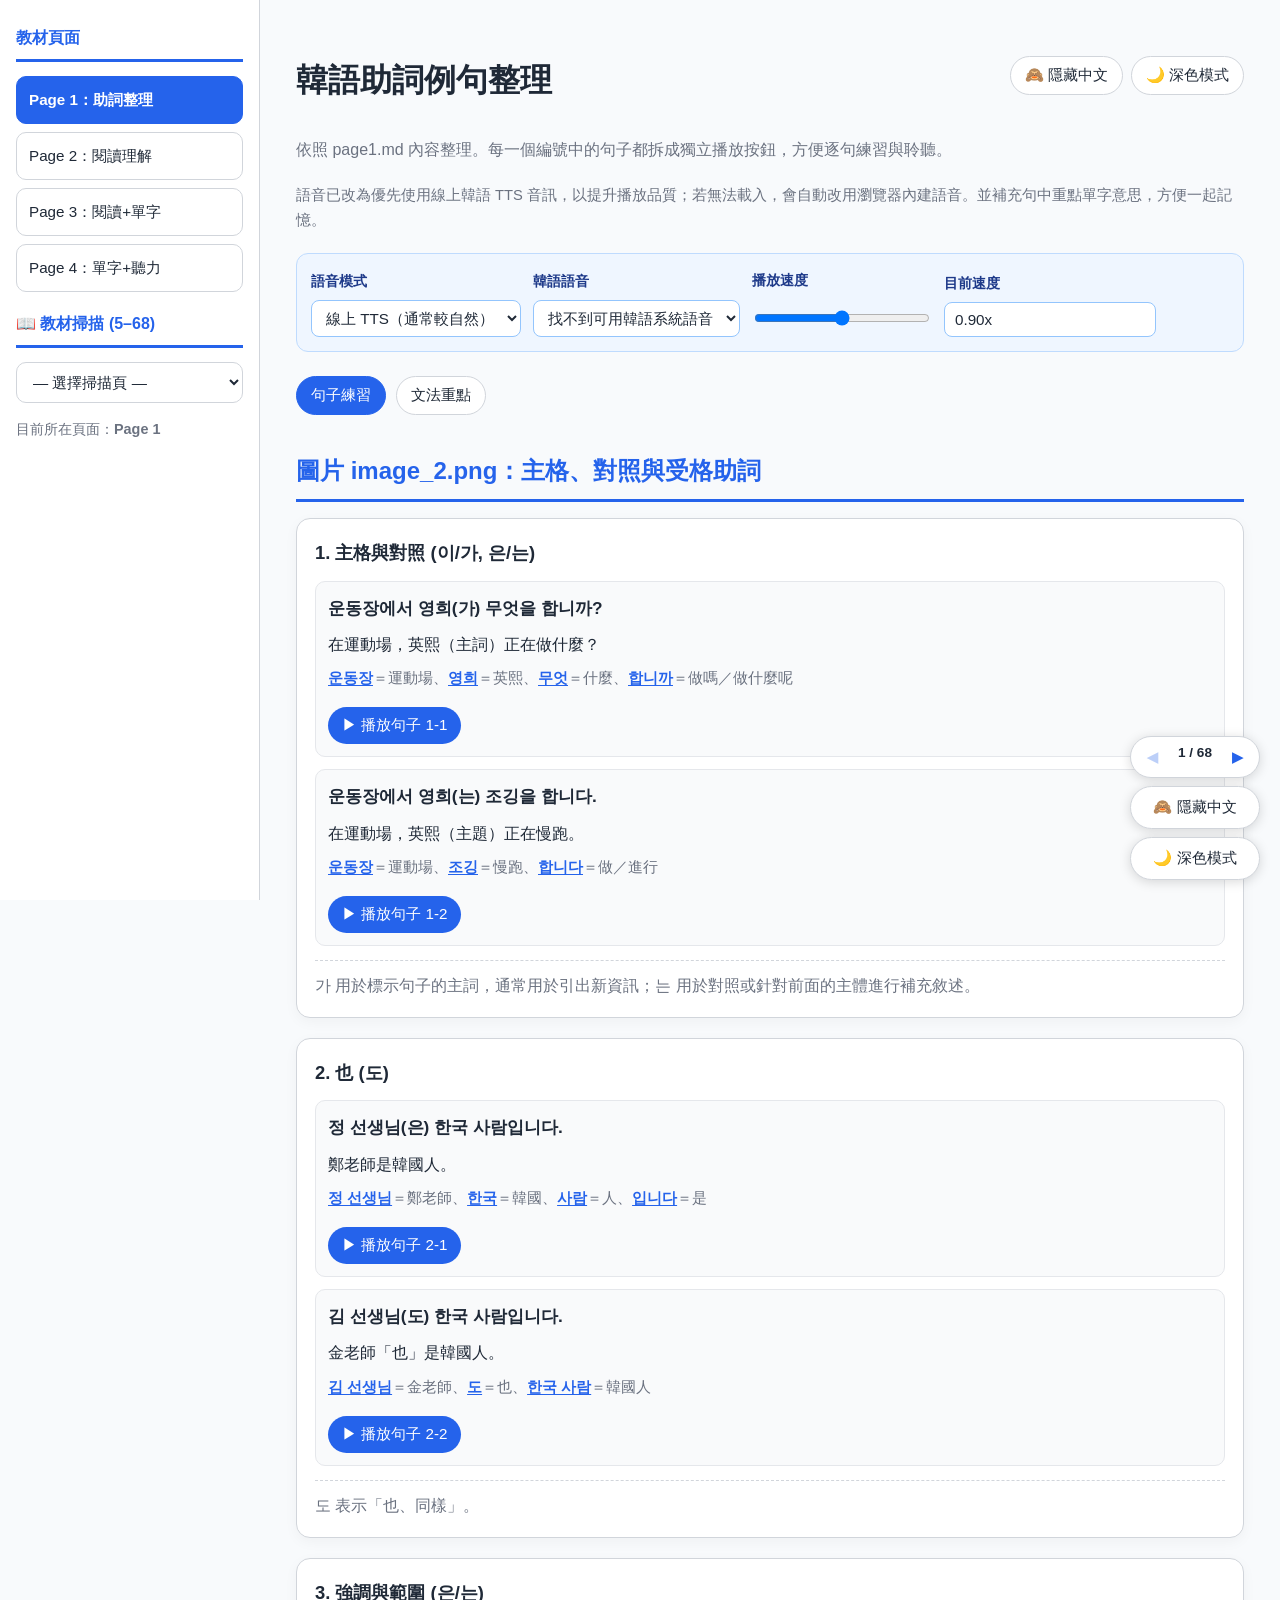
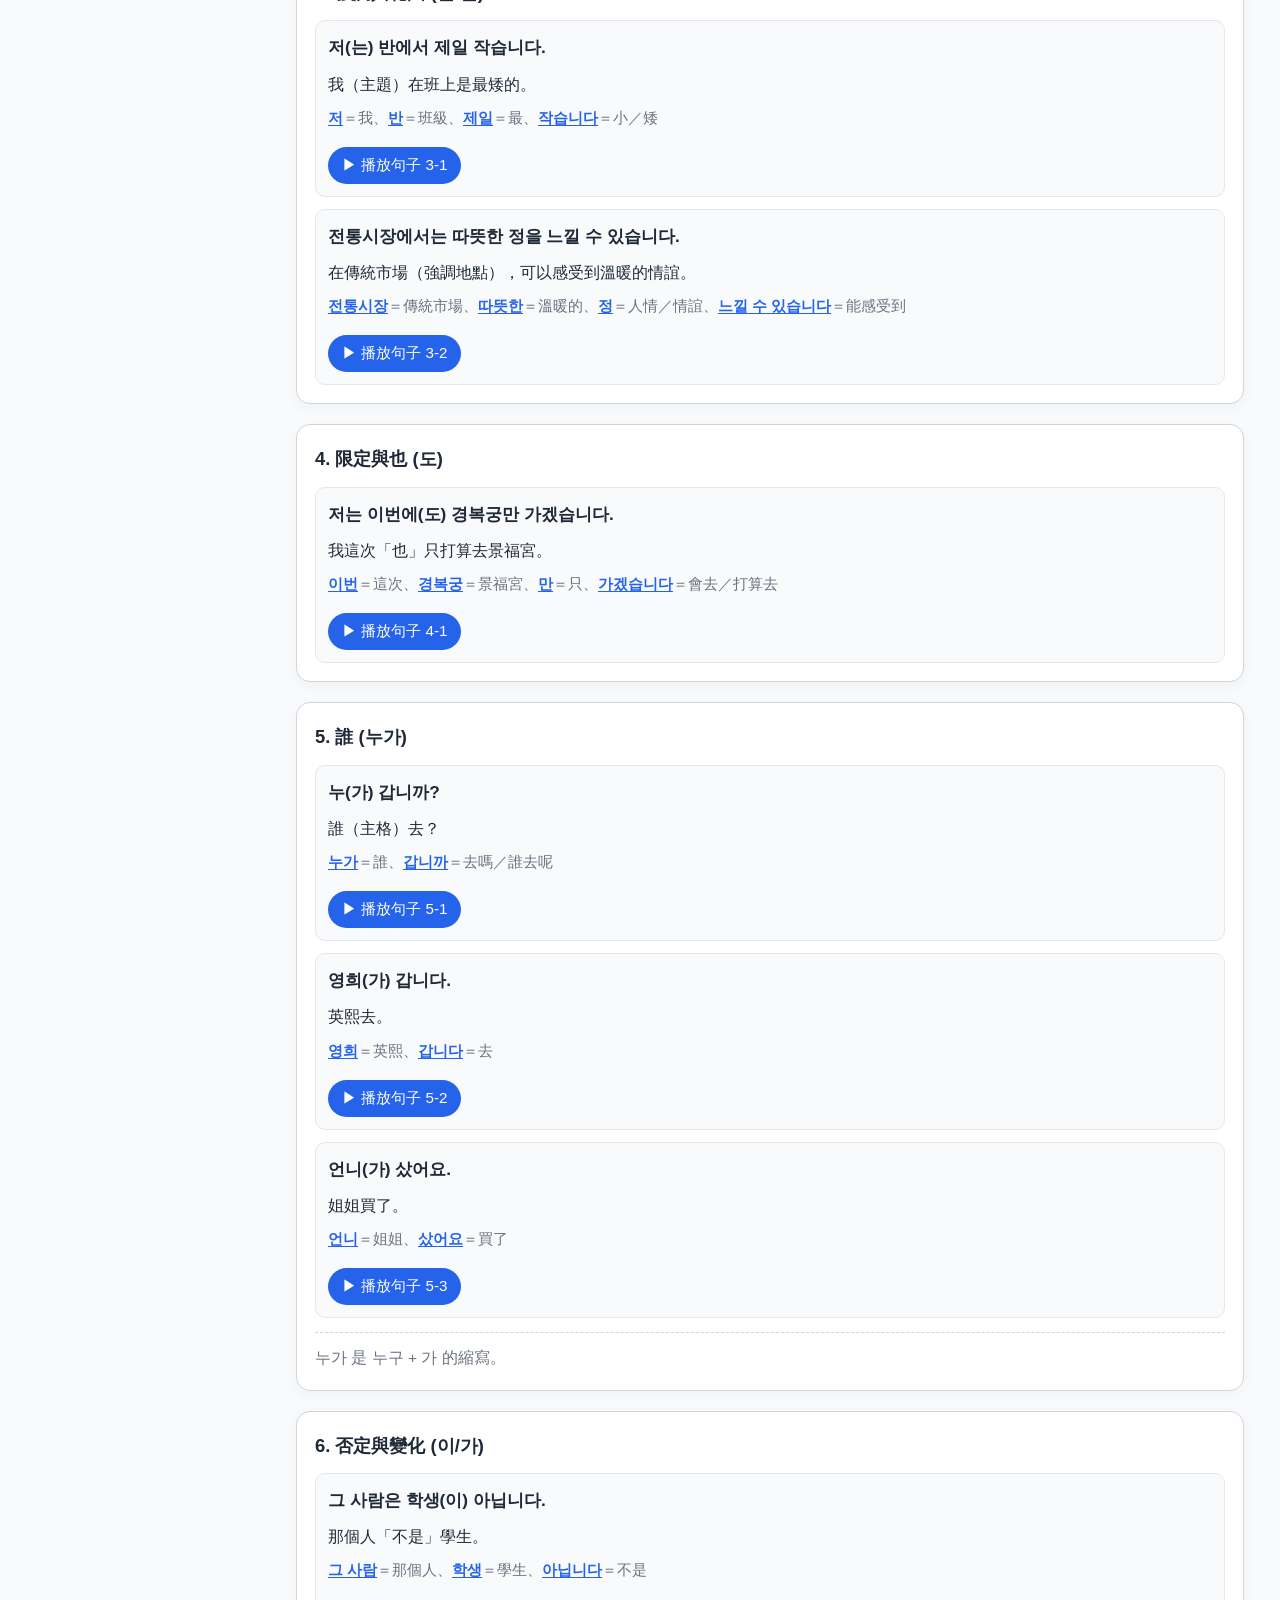
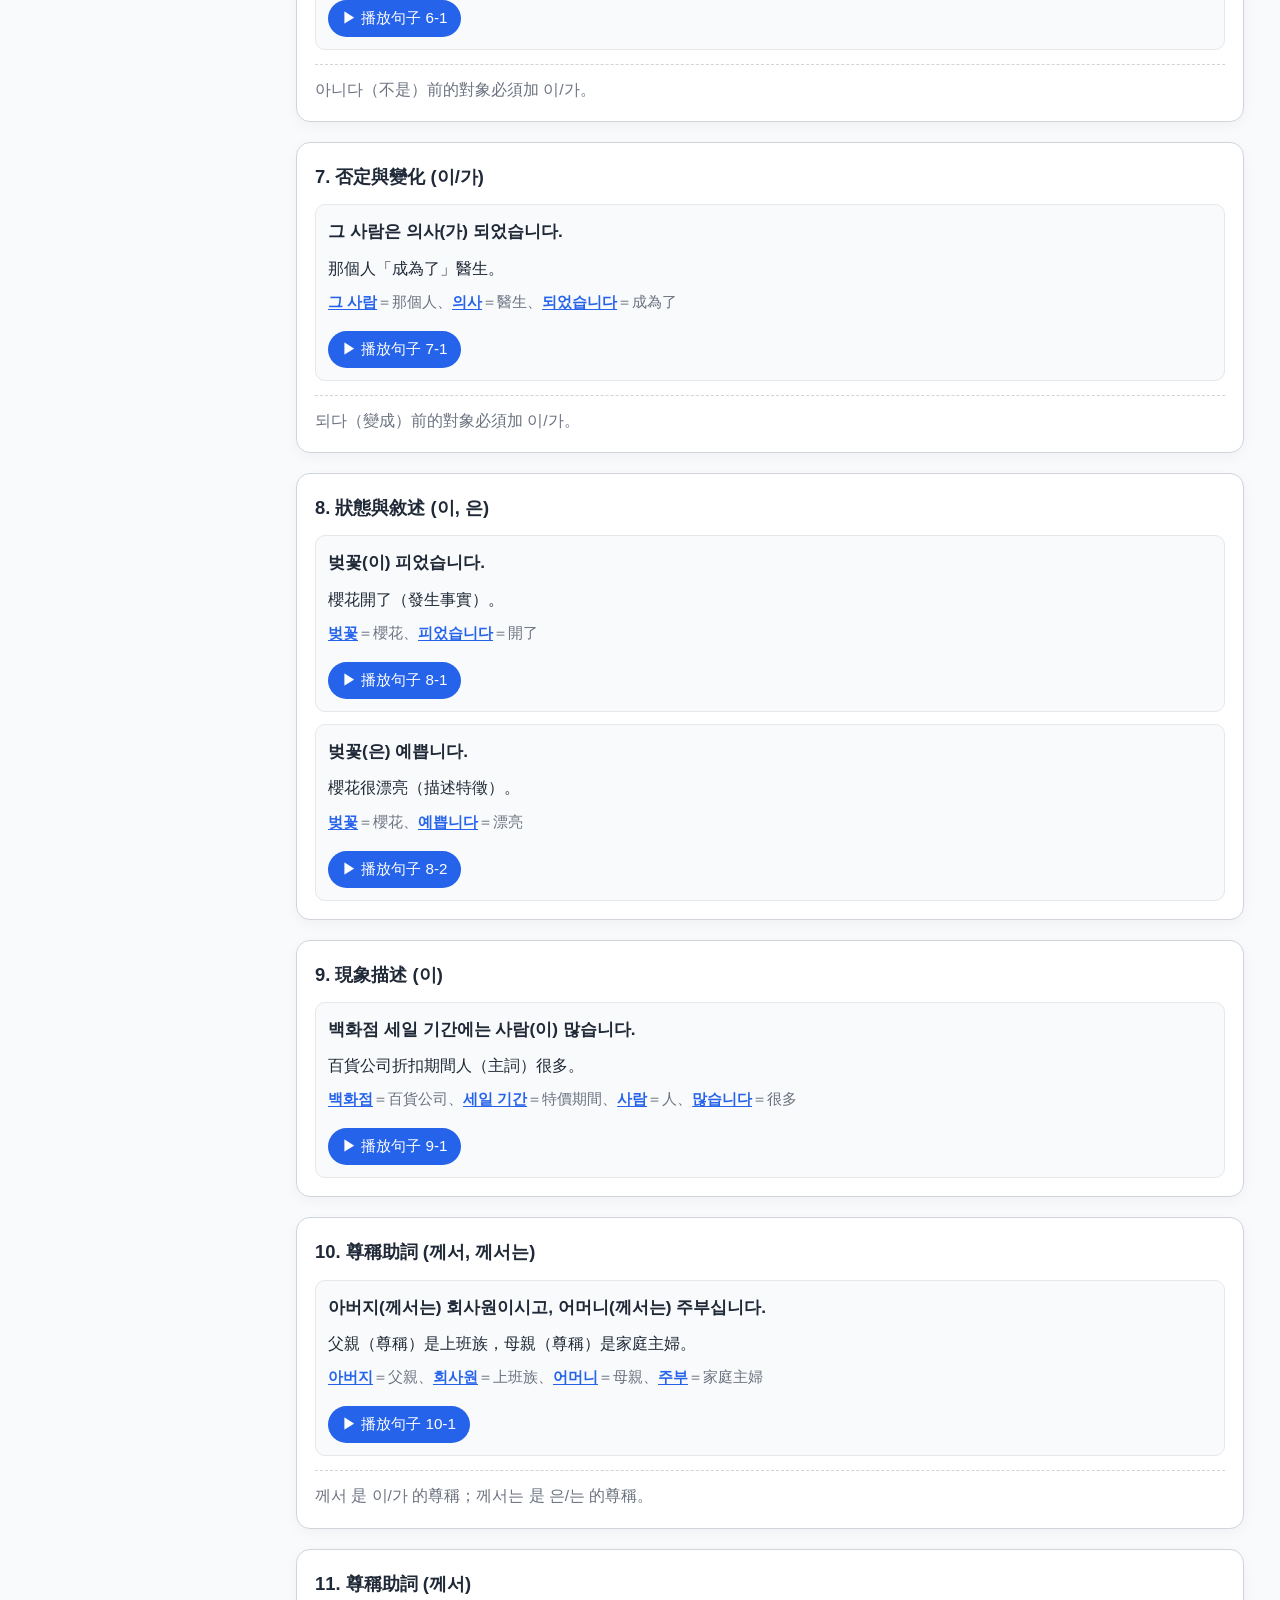
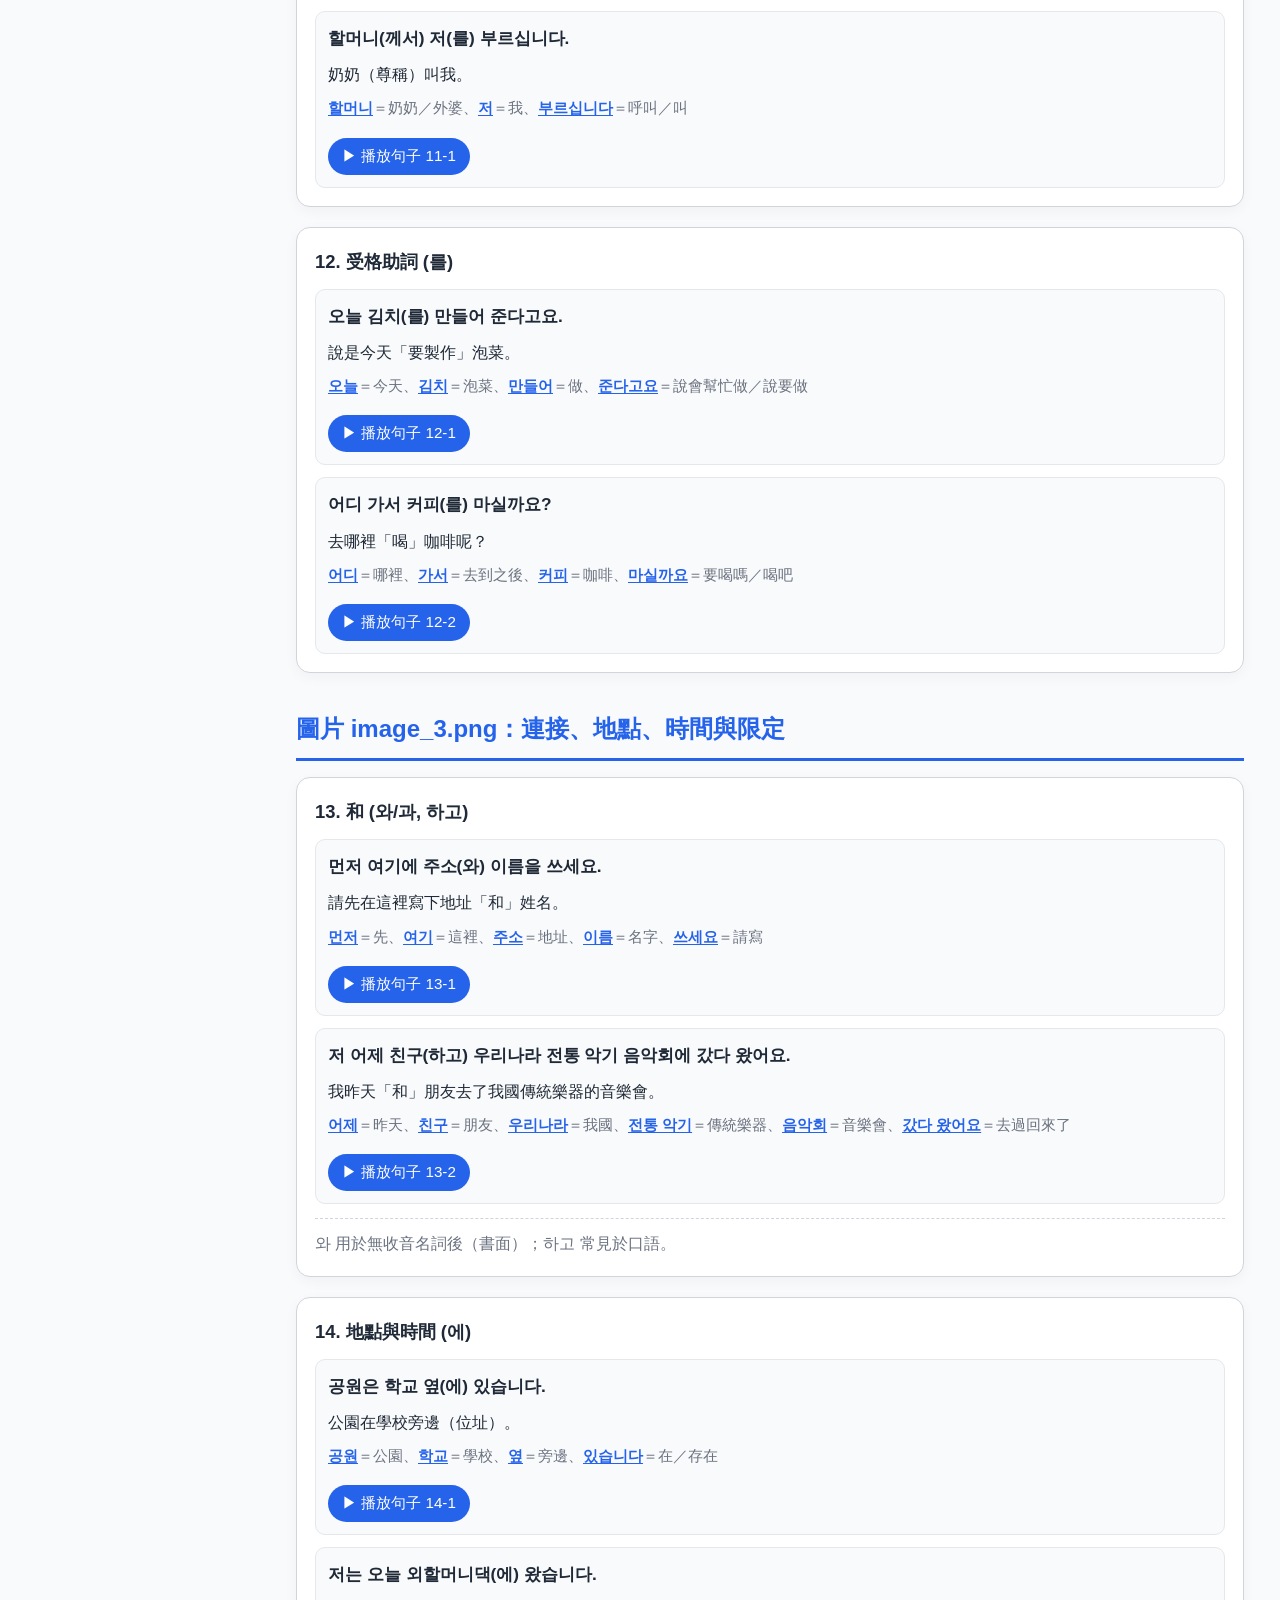
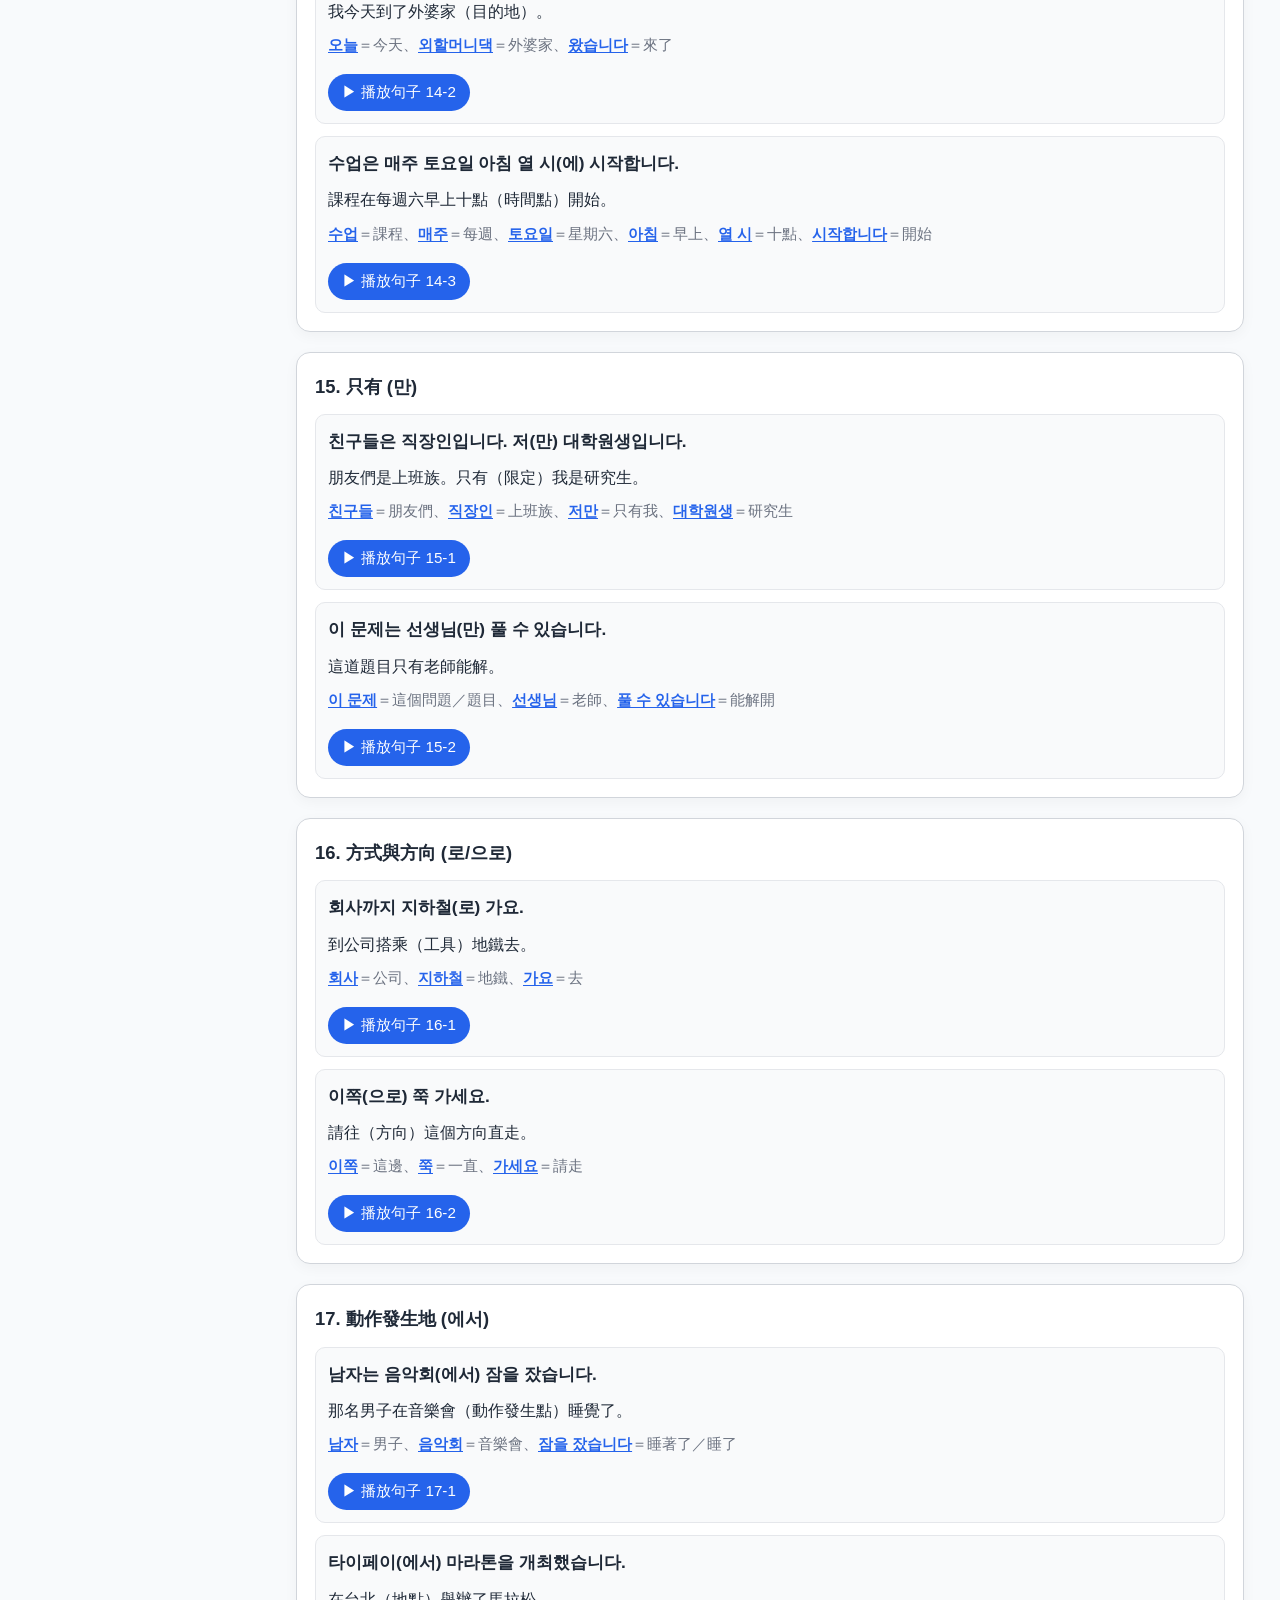
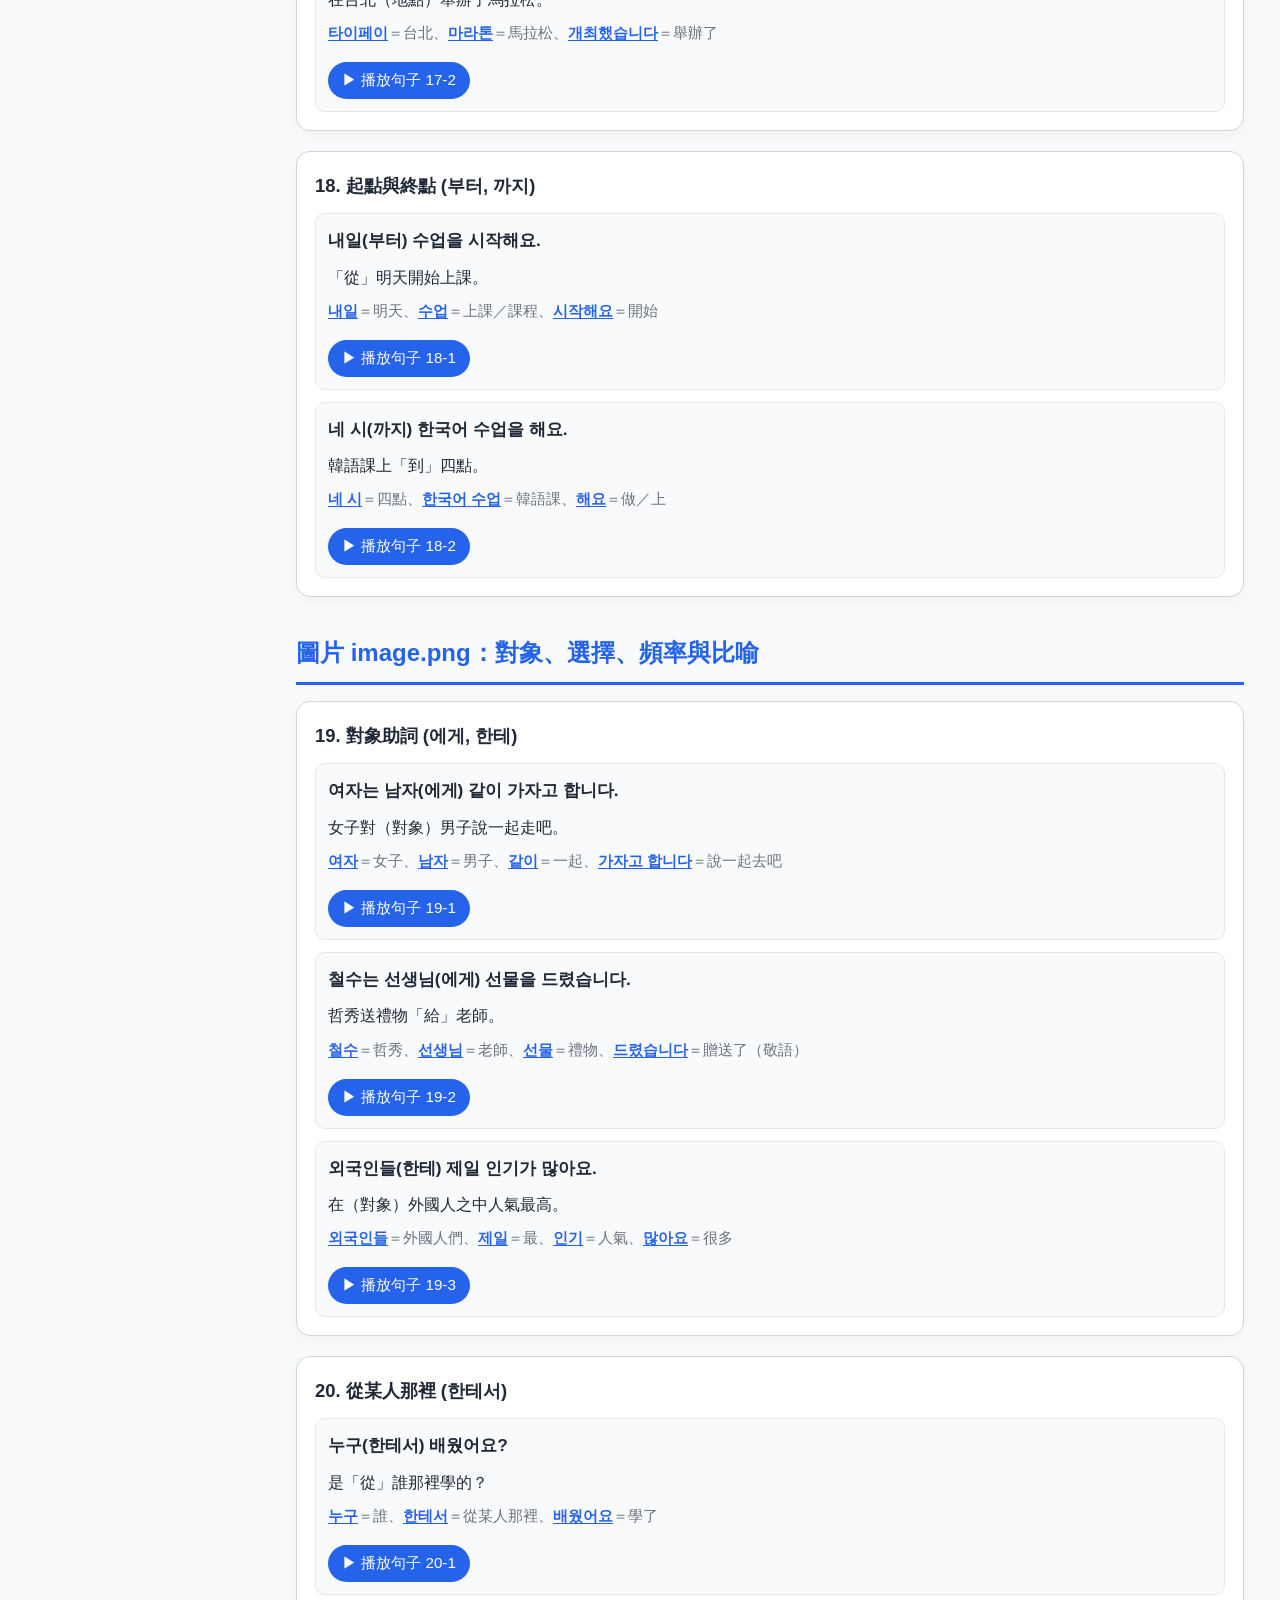
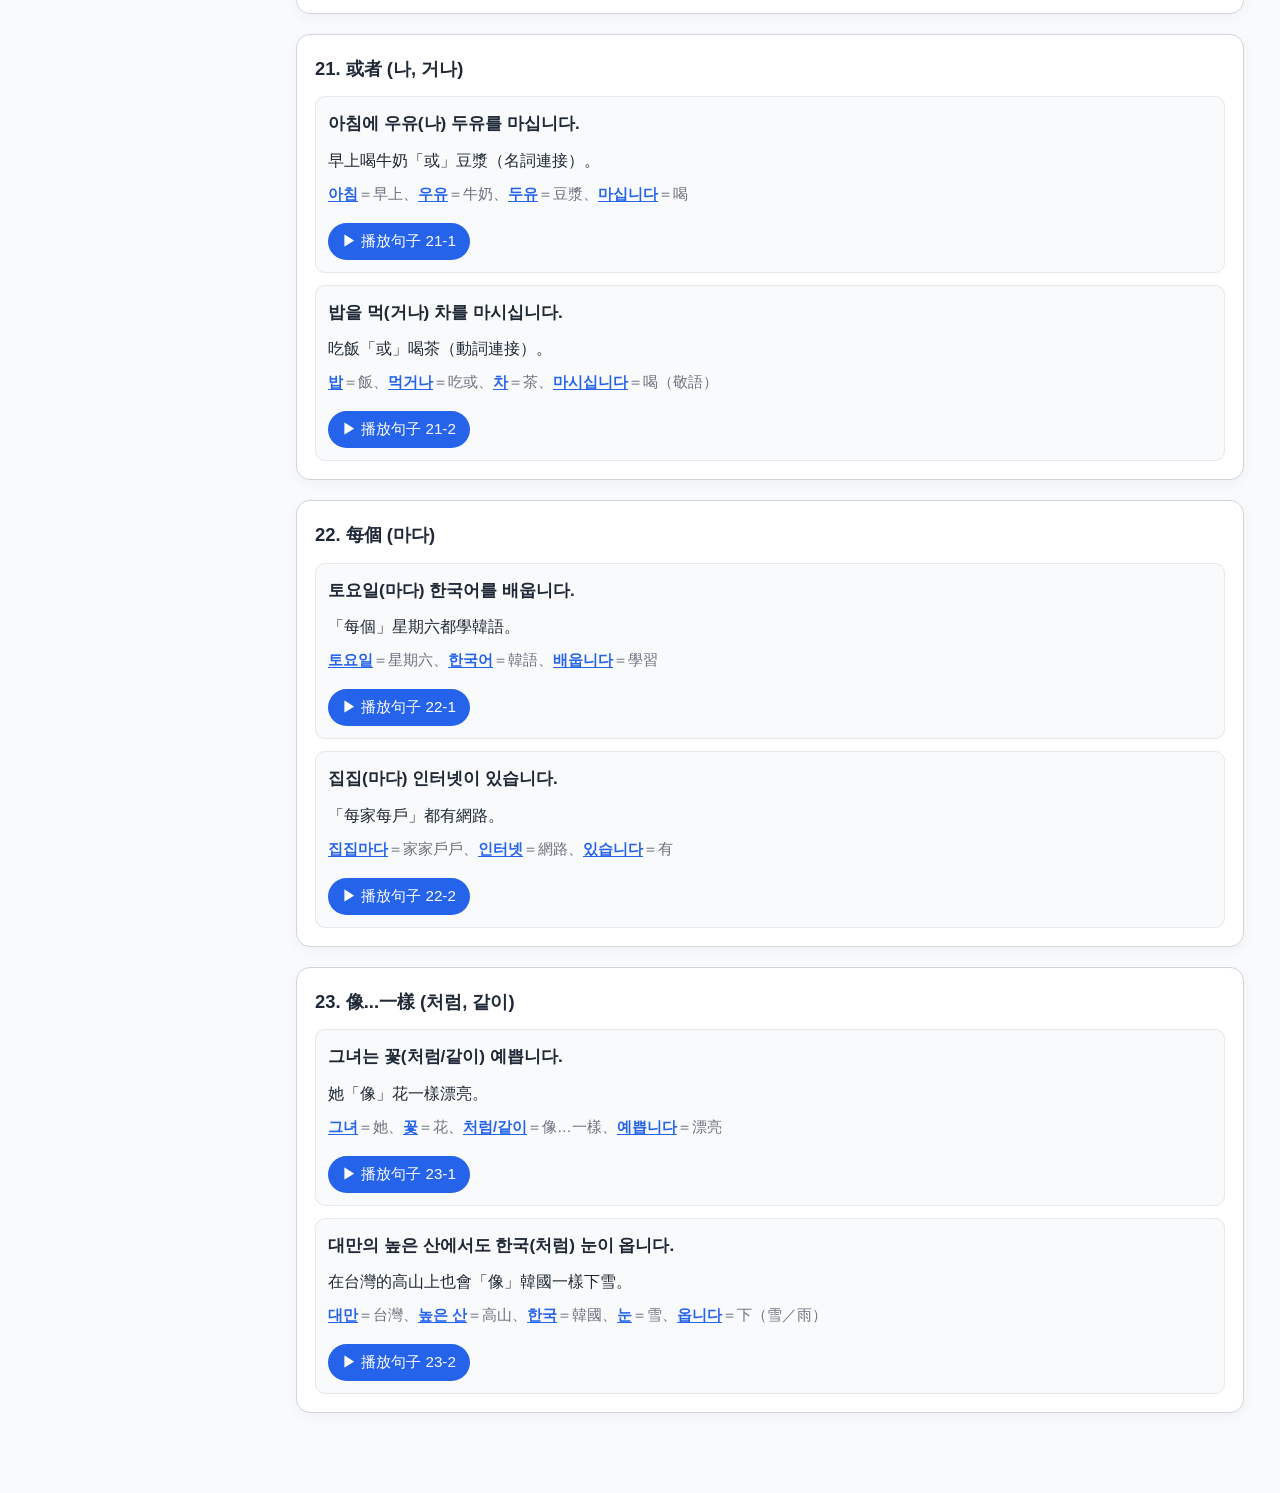
==== commit 215366c3: "feat: add pages 3-4 (vocabulary/listening) and update page numbering - Add Page 3 (reading + vocabul" ====
--- a/main.html
+++ b/main.html
@@ -16,8 +16,10 @@
         <nav class="page-list" aria-label="Page navigation">
             <a class="page-link active" href="#" data-page="page1" aria-current="page">Page 1：助詞整理</a>
             <a class="page-link" href="#" data-page="page2">Page 2：閱讀理解</a>
+            <a class="page-link" href="#" data-page="page3">Page 3：閱讀+單字</a>
+            <a class="page-link" href="#" data-page="page4">Page 4：單字+聽力</a>
         </nav>
-        <h2 class="sidebar-title" style="margin-top:18px;">📖 教材掃描 (3–66)</h2>
+        <h2 class="sidebar-title" style="margin-top:18px;">📖 教材掃描 (5–68)</h2>
         <div class="sidebar-scan-nav">
             <select id="sidebarScanSelect" class="sidebar-scan-select"></select>
         </div>
@@ -166,7 +168,167 @@
 
         </div><!-- end page2 -->
 
-        <!-- ===== SCAN PAGES (3–66) generated by JS ===== -->
+        <!-- ===== PAGE 3：閱讀理解 22-30 + 單字 1-25 ===== -->
+        <div id="page3" class="page-container">
+
+        <section class="panel-tabs">
+            <button class="panel-tab active" data-panel="page3QuizPanel" type="button">閱讀理解 22-30</button>
+            <button class="panel-tab" data-panel="page3VocabPanel" type="button">單字練習 1-25</button>
+        </section>
+
+        <!-- Quiz Section: Questions 22-30 -->
+        <section id="page3QuizPanel" class="content-panel active">
+        <h2>읽기 1 — 閱讀理解選擇題（續）</h2>
+        <p class="intro">무엇에 대한 내용입니까? 알맞은 것을 고르십시오. (22~30)<br>讀完短文後，判斷主題是什麼，從四個選項中選出正確答案。</p>
+
+        <div class="score-bar">得分：<b id="quizScore3">0</b> / <b id="quizTotal3">9</b>　　已作答：<b id="quizAnswered3">0</b></div>
+
+        <section class="card" data-answer="3" data-quiz="page3"><h3 class="card-title">22.</h3><div class="sentence-item"><div class="korean">한국에서 서울은 가장 큽니다. 그리고 부산도 큰 편입니다.</div><div class="translation">在韓國，首爾是最大的。而且釜山也算大的。</div><div class="word-meanings"><b>서울</b>＝首爾、<b>가장</b>＝最、<b>큽니다</b>＝大、<b>부산</b>＝釜山、<b>큰 편</b>＝算大的</div><button class="play-btn" data-text="한국에서 서울은 가장 큽니다. 그리고 부산도 큰 편입니다.">▶ 播放句子</button></div><div class="quiz-options"><button class="quiz-option" data-val="1">약속（約定）</button><button class="quiz-option" data-val="2">나라（國家）</button><button class="quiz-option" data-val="3">도시（城市）</button><button class="quiz-option" data-val="4">바다（海）</button></div><div class="quiz-result">答案：(3) 도시（城市）— 描述城市大小。</div></section>
+
+        <section class="card" data-answer="4" data-quiz="page3"><h3 class="card-title">23.</h3><div class="sentence-item"><div class="korean">제 전공은 한국어문학과입니다. 친구는 일본어문학과입니다.</div><div class="translation">我的主修是韓國語文學系。朋友的是日本語文學系。</div><div class="word-meanings"><b>전공</b>＝主修、<b>한국어문학과</b>＝韓國語文學系、<b>일본어문학과</b>＝日本語文學系</div><button class="play-btn" data-text="제 전공은 한국어문학과입니다. 친구는 일본어문학과입니다.">▶ 播放句子</button></div><div class="quiz-options"><button class="quiz-option" data-val="1">교실（教室）</button><button class="quiz-option" data-val="2">동료（同事）</button><button class="quiz-option" data-val="3">학원（補習班）</button><button class="quiz-option" data-val="4">전공（專業）</button></div><div class="quiz-result">答案：(4) 전공（專業/主修）— 描述主修科系。</div></section>
+
+        <section class="card" data-answer="2" data-quiz="page3"><h3 class="card-title">24.</h3><div class="sentence-item"><div class="korean">제 친구는 프랑스 사람입니다. 다른 친구는 영국 사람입니다.</div><div class="translation">我的朋友是法國人。另一個朋友是英國人。</div><div class="word-meanings"><b>프랑스</b>＝法國、<b>사람</b>＝人、<b>다른</b>＝另一個、<b>영국</b>＝英國</div><button class="play-btn" data-text="제 친구는 프랑스 사람입니다. 다른 친구는 영국 사람입니다.">▶ 播放句子</button></div><div class="quiz-options"><button class="quiz-option" data-val="1">도시（城市）</button><button class="quiz-option" data-val="2">나라（國家）</button><button class="quiz-option" data-val="3">학생（學生）</button><button class="quiz-option" data-val="4">국제（國際）</button></div><div class="quiz-result">答案：(2) 나라（國家）— 描述不同國家的人。</div></section>
+
+        <section class="card" data-answer="3" data-quiz="page3"><h3 class="card-title">25.</h3><div class="sentence-item"><div class="korean">언니는 스물네 살입니다. 남동생은 열아홉 살입니다.</div><div class="translation">姐姐24歲。弟弟19歲。</div><div class="word-meanings"><b>언니</b>＝姐姐、<b>스물네 살</b>＝24歲、<b>남동생</b>＝弟弟、<b>열아홉 살</b>＝19歲</div><button class="play-btn" data-text="언니는 스물네 살입니다. 남동생은 열아홉 살입니다.">▶ 播放句子</button></div><div class="quiz-options"><button class="quiz-option" data-val="1">자매（姐妹）</button><button class="quiz-option" data-val="2">건강（健康）</button><button class="quiz-option" data-val="3">나이（年齡）</button><button class="quiz-option" data-val="4">계획（計畫）</button></div><div class="quiz-result">答案：(3) 나이（年齡）— 描述年齡。</div></section>
+
+        <section class="card" data-answer="4" data-quiz="page3"><h3 class="card-title">26.</h3><div class="sentence-item"><div class="korean">저는 기숙사에서 살고 있습니다. 그런데 사는 곳을 옮길 것입니다.</div><div class="translation">我現在住在宿舍。但是之後打算搬家。</div><div class="word-meanings"><b>기숙사</b>＝宿舍、<b>살고 있습니다</b>＝正在住、<b>사는 곳</b>＝住的地方、<b>옮길 것입니다</b>＝打算搬</div><button class="play-btn" data-text="저는 기숙사에서 살고 있습니다. 그런데 사는 곳을 옮길 것입니다.">▶ 播放句子</button></div><div class="quiz-options"><button class="quiz-option" data-val="1">시장（市場）</button><button class="quiz-option" data-val="2">가게（店）</button><button class="quiz-option" data-val="3">학교（學校）</button><button class="quiz-option" data-val="4">이사（搬家）</button></div><div class="quiz-result">答案：(4) 이사（搬家）— 描述搬家計畫。</div></section>
+
+        <section class="card" data-answer="1" data-quiz="page3"><h3 class="card-title">27.</h3><div class="sentence-item"><div class="korean">저는 물을 자주 마십니다. 그리고 비타민도 먹습니다.</div><div class="translation">我經常喝水。而且也吃維他命。</div><div class="word-meanings"><b>물</b>＝水、<b>자주</b>＝經常、<b>마십니다</b>＝喝、<b>비타민</b>＝維他命、<b>먹습니다</b>＝吃</div><button class="play-btn" data-text="저는 물을 자주 마십니다. 그리고 비타민도 먹습니다.">▶ 播放句子</button></div><div class="quiz-options"><button class="quiz-option" data-val="1">건강（健康）</button><button class="quiz-option" data-val="2">운동（運動）</button><button class="quiz-option" data-val="3">취미（興趣）</button><button class="quiz-option" data-val="4">음식（食物）</button></div><div class="quiz-result">答案：(1) 건강（健康）— 描述健康習慣。</div></section>
+
+        <section class="card" data-answer="4" data-quiz="page3"><h3 class="card-title">28.</h3><div class="sentence-item"><div class="korean">비빔밥은 한 그릇에 만 원입니다. 음료수는 한 개에 삼천 원입니다.</div><div class="translation">拌飯一碗一萬韓元。飲料一瓶三千韓元。</div><div class="word-meanings"><b>비빔밥</b>＝拌飯、<b>한 그릇</b>＝一碗、<b>만 원</b>＝一萬韓元、<b>음료수</b>＝飲料、<b>삼천 원</b>＝三千韓元</div><button class="play-btn" data-text="비빔밥은 한 그릇에 만 원입니다. 음료수는 한 개에 삼천 원입니다.">▶ 播放句子</button></div><div class="quiz-options"><button class="quiz-option" data-val="1">표（票）</button><button class="quiz-option" data-val="2">일（工作）</button><button class="quiz-option" data-val="3">집（家）</button><button class="quiz-option" data-val="4">값（價格）</button></div><div class="quiz-result">答案：(4) 값（價格/價錢）— 描述食物價格。</div></section>
+
+        <section class="card" data-answer="2" data-quiz="page3"><h3 class="card-title">29.</h3><div class="sentence-item"><div class="korean">주말에 시간이 없습니다. 학교 공부를 해야 됩니다.</div><div class="translation">週末沒有時間。必須要做學校功課。</div><div class="word-meanings"><b>주말</b>＝週末、<b>시간</b>＝時間、<b>없습니다</b>＝沒有、<b>학교 공부</b>＝學校功課、<b>해야 됩니다</b>＝必須做</div><button class="play-btn" data-text="주말에 시간이 없습니다. 학교 공부를 해야 됩니다.">▶ 播放句子</button></div><div class="quiz-options"><button class="quiz-option" data-val="1">서점（書店）</button><button class="quiz-option" data-val="2">시간（時間）</button><button class="quiz-option" data-val="3">시험（考試）</button><button class="quiz-option" data-val="4">취미（興趣）</button></div><div class="quiz-result">答案：(2) 시간（時間）— 描述時間不夠用。</div></section>
+
+        <section class="card" data-answer="1" data-quiz="page3"><h3 class="card-title">30.</h3><div class="sentence-item"><div class="korean">오빠가 눈이 큽니다. 입은 작습니다.</div><div class="translation">哥哥眼睛很大。嘴巴很小。</div><div class="word-meanings"><b>오빠</b>＝哥哥、<b>눈</b>＝眼睛、<b>큽니다</b>＝大、<b>입</b>＝嘴巴、<b>작습니다</b>＝小</div><button class="play-btn" data-text="오빠가 눈이 큽니다. 입은 작습니다.">▶ 播放句子</button></div><div class="quiz-options"><button class="quiz-option" data-val="1">얼굴（臉）</button><button class="quiz-option" data-val="2">가족（家人）</button><button class="quiz-option" data-val="3">약국（藥局）</button><button class="quiz-option" data-val="4">건강（健康）</button></div><div class="quiz-result">答案：(1) 얼굴（臉/長相）— 描述五官外貌。</div></section>
+
+        </section><!-- end page3QuizPanel -->
+
+        <!-- Vocabulary Section: 단어 1 (1-25) -->
+        <section id="page3VocabPanel" class="content-panel">
+        <h2>단어 1 — 單字填空練習</h2>
+        <p class="intro">在空格中填入正確的單字（動詞或形容詞變化）。點擊播放按鈕聆聽完整句子。</p>
+
+        <section class="card"><h3 class="card-title">1.</h3><div class="sentence-item"><div class="korean">이 버섯은 먹어도 <span class="vocab-blank">돼요</span>.</div><div class="translation">這個蘑菇可以吃（沒關係）。</div><div class="word-meanings"><b>버섯</b>＝蘑菇、<b>먹어도</b>＝即使吃也、<b>돼요</b>＝可以／沒關係</div><button class="play-btn" data-text="이 버섯은 먹어도 돼요.">▶ 播放句子</button></div></section>
+
+        <section class="card"><h3 class="card-title">2.</h3><div class="sentence-item"><div class="korean">그 소설은 결말이 무척 <span class="vocab-blank">슬퍼요</span>.</div><div class="translation">那部小說的結局非常悲傷。</div><div class="word-meanings"><b>소설</b>＝小說、<b>결말</b>＝結局、<b>무척</b>＝非常、<b>슬퍼요</b>＝悲傷</div><button class="play-btn" data-text="그 소설은 결말이 무척 슬퍼요.">▶ 播放句子</button></div></section>
+
+        <section class="card"><h3 class="card-title">3.</h3><div class="sentence-item"><div class="korean">저는 부자가 아니어도 <span class="vocab-blank">행복해요</span>.</div><div class="translation">我即使不是富翁也很幸福。</div><div class="word-meanings"><b>부자</b>＝富翁、<b>아니어도</b>＝即使不是、<b>행복해요</b>＝幸福</div><button class="play-btn" data-text="저는 부자가 아니어도 행복해요.">▶ 播放句子</button></div></section>
+
+        <section class="card"><h3 class="card-title">4.</h3><div class="sentence-item"><div class="korean">쌍둥이도 서로 성격이 <span class="vocab-blank">달라요</span>.</div><div class="translation">就算是雙胞胎，彼此性格也不同。</div><div class="word-meanings"><b>쌍둥이</b>＝雙胞胎、<b>서로</b>＝彼此、<b>성격</b>＝性格、<b>달라요</b>＝不同</div><button class="play-btn" data-text="쌍둥이도 서로 성격이 달라요.">▶ 播放句子</button></div></section>
+
+        <section class="card"><h3 class="card-title">5.</h3><div class="sentence-item"><div class="korean">손님을 <span class="vocab-blank">맞아요</span>.</div><div class="translation">接待（迎接）客人。</div><div class="word-meanings"><b>손님</b>＝客人、<b>맞아요</b>＝迎接／接待</div><button class="play-btn" data-text="손님을 맞아요.">▶ 播放句子</button></div></section>
+
+        <section class="card"><h3 class="card-title">6.</h3><div class="sentence-item"><div class="korean">다시 한번 <span class="vocab-blank">말씀해</span> 주세요.</div><div class="translation">請再說一次。</div><div class="word-meanings"><b>다시</b>＝再、<b>한번</b>＝一次、<b>말씀해 주세요</b>＝請說（敬語）</div><button class="play-btn" data-text="다시 한번 말씀해 주세요.">▶ 播放句子</button></div></section>
+
+        <section class="card"><h3 class="card-title">7.</h3><div class="sentence-item"><div class="korean">술값을 더치페이로 <span class="vocab-blank">내요</span>.</div><div class="translation">酒錢以平分方式支付。</div><div class="word-meanings"><b>술값</b>＝酒錢、<b>더치페이</b>＝AA制／平分、<b>내요</b>＝支付</div><button class="play-btn" data-text="술값을 더치페이로 내요.">▶ 播放句子</button></div></section>
+
+        <section class="card"><h3 class="card-title">8.</h3><div class="sentence-item"><div class="korean">잠이 모자라서 늘 <span class="vocab-blank">피곤해요</span>.</div><div class="translation">因為睡眠不足，總是很累。</div><div class="word-meanings"><b>잠</b>＝睡眠、<b>모자라서</b>＝因為不足、<b>늘</b>＝總是、<b>피곤해요</b>＝很累</div><button class="play-btn" data-text="잠이 모자라서 늘 피곤해요.">▶ 播放句子</button></div></section>
+
+        <section class="card"><h3 class="card-title">9.</h3><div class="sentence-item"><div class="korean">귤껍질이 <span class="vocab-blank">부드러워요</span>.</div><div class="translation">橘子皮很軟。</div><div class="word-meanings"><b>귤껍질</b>＝橘子皮、<b>부드러워요</b>＝柔軟</div><button class="play-btn" data-text="귤껍질이 부드러워요.">▶ 播放句子</button></div></section>
+
+        <section class="card"><h3 class="card-title">10.</h3><div class="sentence-item"><div class="korean">요즘 어떻게 <span class="vocab-blank">지내세요</span>?</div><div class="translation">最近過得怎麼樣？</div><div class="word-meanings"><b>요즘</b>＝最近、<b>어떻게</b>＝怎麼樣、<b>지내세요</b>＝過得（敬語）</div><button class="play-btn" data-text="요즘 어떻게 지내세요?">▶ 播放句子</button></div></section>
+
+        <section class="card"><h3 class="card-title">11.</h3><div class="sentence-item"><div class="korean">복권은 당첨될 확률이 아주 <span class="vocab-blank">낮아요</span>.</div><div class="translation">彩券中獎機率非常低。</div><div class="word-meanings"><b>복권</b>＝彩券、<b>당첨될</b>＝中獎的、<b>확률</b>＝機率、<b>낮아요</b>＝低</div><button class="play-btn" data-text="복권은 당첨될 확률이 아주 낮아요.">▶ 播放句子</button></div><div class="sentence-item"><div class="korean">전화번호를 수첩에 <span class="vocab-blank">적어요</span>.</div><div class="translation">把電話號碼記在筆記本上。</div><div class="word-meanings"><b>전화번호</b>＝電話號碼、<b>수첩</b>＝筆記本、<b>적어요</b>＝記下／寫下</div><button class="play-btn" data-text="전화번호를 수첩에 적어요.">▶ 播放句子</button></div></section>
+
+        <section class="card"><h3 class="card-title">12.</h3><div class="sentence-item"><div class="korean">친구한테서 책을 <span class="vocab-blank">빌려요</span>.</div><div class="translation">從朋友那裡借書。</div><div class="word-meanings"><b>친구한테서</b>＝從朋友那裡、<b>책</b>＝書、<b>빌려요</b>＝借</div><button class="play-btn" data-text="친구한테서 책을 빌려요.">▶ 播放句子</button></div></section>
+
+        <section class="card"><h3 class="card-title">13.</h3><div class="sentence-item"><div class="korean">이번 시험 성적이 그저 <span class="vocab-blank">그래요</span>.</div><div class="translation">這次的考試成績就那樣（普通）。</div><div class="word-meanings"><b>이번</b>＝這次、<b>시험</b>＝考試、<b>성적</b>＝成績、<b>그저 그래요</b>＝就那樣／普通</div><button class="play-btn" data-text="이번 시험 성적이 그저 그래요.">▶ 播放句子</button></div></section>
+
+        <section class="card"><h3 class="card-title">14.</h3><div class="sentence-item"><div class="korean">보이스피싱 번호로 전화를 잘못 <span class="vocab-blank">걸었어요</span>.</div><div class="translation">誤打了電話給詐騙電話號碼。</div><div class="word-meanings"><b>보이스피싱</b>＝語音詐騙、<b>번호</b>＝號碼、<b>전화</b>＝電話、<b>잘못</b>＝誤、<b>걸었어요</b>＝打了（電話）</div><button class="play-btn" data-text="보이스피싱 번호로 전화를 잘못 걸었어요.">▶ 播放句子</button></div></section>
+
+        <section class="card"><h3 class="card-title">15.</h3><div class="sentence-item"><div class="korean">승용차로 <span class="vocab-blank">가요</span>.</div><div class="translation">搭乘私家車去。</div><div class="word-meanings"><b>승용차</b>＝私家車、<b>가요</b>＝去</div><button class="play-btn" data-text="승용차로 가요.">▶ 播放句子</button></div></section>
+
+        <section class="card"><h3 class="card-title">16.</h3><div class="sentence-item"><div class="korean">여름에 <span class="vocab-blank">휴가를 가요</span>?</div><div class="translation">夏天去度假嗎？</div><div class="word-meanings"><b>여름</b>＝夏天、<b>휴가</b>＝度假、<b>가요</b>＝去</div><button class="play-btn" data-text="여름에 휴가를 가요?">▶ 播放句子</button></div></section>
+
+        <section class="card"><h3 class="card-title">17.</h3><div class="sentence-item"><div class="korean">아이는 엄마, 아빠, 아기 <span class="vocab-blank">인형</span>을 가지고 가족놀이를 해요.</div><div class="translation">小孩子帶著爸爸、媽媽、寶寶娃娃玩起扮家家酒。</div><div class="word-meanings"><b>아이</b>＝小孩、<b>엄마</b>＝媽媽、<b>아빠</b>＝爸爸、<b>아기</b>＝寶寶、<b>인형</b>＝娃娃、<b>가족놀이</b>＝扮家家酒</div><button class="play-btn" data-text="아이는 엄마, 아빠, 아기 인형을 가지고 가족놀이를 해요.">▶ 播放句子</button></div></section>
+
+        <section class="card"><h3 class="card-title">18.</h3><div class="sentence-item"><div class="korean"><span class="vocab-blank">검은색</span> 승용차가 지나가요.</div><div class="translation">黑色的私家車經過。</div><div class="word-meanings"><b>검은색</b>＝黑色、<b>승용차</b>＝私家車、<b>지나가요</b>＝經過</div><button class="play-btn" data-text="검은색 승용차가 지나가요.">▶ 播放句子</button></div></section>
+
+        <section class="card"><h3 class="card-title">19.</h3><div class="sentence-item"><div class="korean"><span class="vocab-blank">코트</span>를 벗어요.</div><div class="translation">脫掉大衣。</div><div class="word-meanings"><b>코트</b>＝大衣、<b>벗어요</b>＝脫掉</div><button class="play-btn" data-text="코트를 벗어요.">▶ 播放句子</button></div></section>
+
+        <section class="card"><h3 class="card-title">20.</h3><div class="sentence-item"><div class="korean">저는 동생하고 할머니 <span class="vocab-blank">댁</span>에 가요.</div><div class="translation">我和弟弟/妹妹去奶奶家。</div><div class="word-meanings"><b>동생</b>＝弟弟／妹妹、<b>할머니</b>＝奶奶、<b>댁</b>＝家／宅邸（敬語）、<b>가요</b>＝去</div><button class="play-btn" data-text="저는 동생하고 할머니 댁에 가요.">▶ 播放句子</button></div></section>
+
+        <section class="card"><h3 class="card-title">21.</h3><div class="sentence-item"><div class="korean">저는 <span class="vocab-blank">파마</span>를 하려고 미용실에 갔어요.</div><div class="translation">我為了燙髮去了美容院。</div><div class="word-meanings"><b>파마</b>＝燙髮、<b>미용실</b>＝美容院、<b>갔어요</b>＝去了</div><button class="play-btn" data-text="저는 파마를 하려고 미용실에 갔어요.">▶ 播放句子</button></div></section>
+
+        <section class="card"><h3 class="card-title">22.</h3><div class="sentence-item"><div class="korean">얼굴에 클렌징크림을 바르고 나서 <span class="vocab-blank">티슈</span>로 닦아 내요.</div><div class="translation">在臉上塗抹卸妝霜後，用面紙擦掉。</div><div class="word-meanings"><b>얼굴</b>＝臉、<b>클렌징크림</b>＝卸妝霜、<b>바르고 나서</b>＝塗抹之後、<b>티슈</b>＝面紙、<b>닦아 내요</b>＝擦掉</div><button class="play-btn" data-text="얼굴에 클렌징크림을 바르고 나서 티슈로 닦아 내요.">▶ 播放句子</button></div></section>
+
+        <section class="card"><h3 class="card-title">23.</h3><div class="sentence-item"><div class="korean">버스 안은 <span class="vocab-blank">사람</span> 하나 없이 텅텅 비어 있어요.</div><div class="translation">公車裡連一個人都沒有，空蕩蕩的。</div><div class="word-meanings"><b>버스</b>＝公車、<b>안</b>＝裡面、<b>사람</b>＝人、<b>하나 없이</b>＝連一個都沒有、<b>텅텅 비어 있어요</b>＝空蕩蕩的</div><button class="play-btn" data-text="버스 안은 사람 하나 없이 텅텅 비어 있어요.">▶ 播放句子</button></div></section>
+
+        <section class="card"><h3 class="card-title">24.</h3><div class="sentence-item"><div class="korean">손을 들고 지나가는 <span class="vocab-blank">택시</span>를 세워요.</div><div class="translation">舉手攔下經過的計程車。</div><div class="word-meanings"><b>손</b>＝手、<b>들고</b>＝舉著、<b>지나가는</b>＝經過的、<b>택시</b>＝計程車、<b>세워요</b>＝攔下</div><button class="play-btn" data-text="손을 들고 지나가는 택시를 세워요.">▶ 播放句子</button></div></section>
+
+        <section class="card"><h3 class="card-title">25.</h3><div class="sentence-item"><div class="korean">제 <span class="vocab-blank">방</span>은 2층에 있어요.</div><div class="translation">我的房間在二樓。</div><div class="word-meanings"><b>제</b>＝我的、<b>방</b>＝房間、<b>2층</b>＝二樓、<b>있어요</b>＝在</div><button class="play-btn" data-text="제 방은 2층에 있어요.">▶ 播放句子</button></div></section>
+
+        </section><!-- end page3VocabPanel -->
+
+        </div><!-- end page3 -->
+
+        <!-- ===== PAGE 4：單字 26-29 + 聽力 1-17 ===== -->
+        <div id="page4" class="page-container">
+
+        <section class="panel-tabs">
+            <button class="panel-tab active" data-panel="page4VocabPanel" type="button">單字練習 26-29</button>
+            <button class="panel-tab" data-panel="page4ListenPanel" type="button">聽力測驗 1-17</button>
+        </section>
+
+        <!-- Vocabulary Section: 단어 1 (26-29) -->
+        <section id="page4VocabPanel" class="content-panel active">
+        <h2>단어 1 — 單字填空練習（續）</h2>
+        <p class="intro">在空格中填入正確的單字。點擊播放按鈕聆聽完整句子。</p>
+
+        <section class="card"><h3 class="card-title">26.</h3><div class="sentence-item"><div class="korean">친구는 여행지에 도착하면 <span class="vocab-blank">숙소</span>를 먼저 찾아요.</div><div class="translation">朋友一抵達旅遊地點，會先找住宿地點。</div><div class="word-meanings"><b>여행지</b>＝旅遊地點、<b>도착하면</b>＝一抵達、<b>숙소</b>＝住宿地點、<b>먼저</b>＝先、<b>찾아요</b>＝找</div><button class="play-btn" data-text="친구는 여행지에 도착하면 숙소를 먼저 찾아요.">▶ 播放句子</button></div></section>
+
+        <section class="card"><h3 class="card-title">27.</h3><div class="sentence-item"><div class="korean">자세한 이야기는 <span class="vocab-blank">나중에</span> 만나서 해요.</div><div class="translation">詳細的情形之後見面再談。</div><div class="word-meanings"><b>자세한</b>＝詳細的、<b>이야기</b>＝故事／情形、<b>나중에</b>＝之後、<b>만나서</b>＝見面後、<b>해요</b>＝做／談</div><button class="play-btn" data-text="자세한 이야기는 나중에 만나서 해요.">▶ 播放句子</button></div></section>
+
+        <section class="card"><h3 class="card-title">28.</h3><div class="sentence-item"><div class="korean">저 <span class="vocab-blank">먼저</span> 퇴근할게요.</div><div class="translation">我先下班了。</div><div class="word-meanings"><b>저</b>＝我、<b>먼저</b>＝先、<b>퇴근할게요</b>＝要下班了</div><button class="play-btn" data-text="저 먼저 퇴근할게요.">▶ 播放句子</button></div></section>
+
+        <section class="card"><h3 class="card-title">29.</h3><div class="sentence-item"><div class="korean">약속 시간이 <span class="vocab-blank">다</span> 됐어요.</div><div class="translation">約定的時間快到了。</div><div class="word-meanings"><b>약속</b>＝約定、<b>시간</b>＝時間、<b>다</b>＝都／快、<b>됐어요</b>＝到了／成了</div><button class="play-btn" data-text="약속 시간이 다 됐어요.">▶ 播放句子</button></div></section>
+
+        </section><!-- end page4VocabPanel -->
+
+        <!-- Listening Section: 듣기 1 (1-17) -->
+        <section id="page4ListenPanel" class="content-panel">
+        <h2>듣기 1 — 聽力測驗</h2>
+        <p class="intro">聽力測驗選項練習。先聽句子，再從選項中選出最合適的回答。點擊各選項可聆聽發音。</p>
+
+        <section class="card"><h3 class="card-title">듣기 1.</h3><div class="sentence-item"><div class="translation">聽完問題後，選出最合適的回答：</div></div><div class="listen-options"><div class="listen-option"><span class="option-num">(1)</span><span class="korean">네, 모자가 있어요.</span><span class="translation">是的，有帽子。</span><button class="play-btn" data-text="네, 모자가 있어요.">▶</button></div><div class="listen-option"><span class="option-num">(2)</span><span class="korean">아니요, 안 예뻐요.</span><span class="translation">不，不漂亮。</span><button class="play-btn" data-text="아니요, 안 예뻐요.">▶</button></div><div class="listen-option"><span class="option-num">(3)</span><span class="korean">네, 예쁘지 않아요.</span><span class="translation">是的，不漂亮。</span><button class="play-btn" data-text="네, 예쁘지 않아요.">▶</button></div><div class="listen-option"><span class="option-num">(4)</span><span class="korean">아니요, 모자를 봐요.</span><span class="translation">不，看帽子。</span><button class="play-btn" data-text="아니요, 모자를 봐요.">▶</button></div></div></section>
+
+        <section class="card"><h3 class="card-title">듣기 2.</h3><div class="sentence-item"><div class="translation">聽完問題後，選出最合適的回答：</div></div><div class="listen-options"><div class="listen-option"><span class="option-num">(1)</span><span class="korean">네, 알아요.</span><span class="translation">是的，我知道。</span><button class="play-btn" data-text="네, 알아요.">▶</button></div><div class="listen-option"><span class="option-num">(2)</span><span class="korean">네, 알겠어요.</span><span class="translation">是的，知道了。</span><button class="play-btn" data-text="네, 알겠어요.">▶</button></div><div class="listen-option"><span class="option-num">(3)</span><span class="korean">아니요, 만났어요.</span><span class="translation">不，見過面了。</span><button class="play-btn" data-text="아니요, 만났어요.">▶</button></div><div class="listen-option"><span class="option-num">(4)</span><span class="korean">아니요, 자주 만나요.</span><span class="translation">不，經常見面。</span><button class="play-btn" data-text="아니요, 자주 만나요.">▶</button></div></div></section>
+
+        <section class="card"><h3 class="card-title">듣기 3.</h3><div class="sentence-item"><div class="translation">聽完問題後，選出最合適的回答：</div></div><div class="listen-options"><div class="listen-option"><span class="option-num">(1)</span><span class="korean">하나예요.</span><span class="translation">是一個。</span><button class="play-btn" data-text="하나예요.">▶</button></div><div class="listen-option"><span class="option-num">(2)</span><span class="korean">한 개예요.</span><span class="translation">是一個。</span><button class="play-btn" data-text="한 개예요.">▶</button></div><div class="listen-option"><span class="option-num">(3)</span><span class="korean">만 원이에요.</span><span class="translation">是一萬韓元。</span><button class="play-btn" data-text="만 원이에요.">▶</button></div><div class="listen-option"><span class="option-num">(4)</span><span class="korean">내 옷이에요.</span><span class="translation">是我的衣服。</span><button class="play-btn" data-text="내 옷이에요.">▶</button></div></div></section>
+
+        <section class="card"><h3 class="card-title">듣기 4.</h3><div class="sentence-item"><div class="translation">聽完問題後，選出最合適的回答：</div></div><div class="listen-options"><div class="listen-option"><span class="option-num">(1)</span><span class="korean">텔레비전을 봤어요.</span><span class="translation">看了電視。</span><button class="play-btn" data-text="텔레비전을 봤어요.">▶</button></div><div class="listen-option"><span class="option-num">(2)</span><span class="korean">텔레비전을 보세요.</span><span class="translation">請看電視。</span><button class="play-btn" data-text="텔레비전을 보세요.">▶</button></div><div class="listen-option"><span class="option-num">(3)</span><span class="korean">텔레비전을 볼 거예요.</span><span class="translation">打算看電視。</span><button class="play-btn" data-text="텔레비전을 볼 거예요.">▶</button></div><div class="listen-option"><span class="option-num">(4)</span><span class="korean">텔레비전을 보고 있어요.</span><span class="translation">正在看電視。</span><button class="play-btn" data-text="텔레비전을 보고 있어요.">▶</button></div></div></section>
+
+        <section class="card"><h3 class="card-title">듣기 5.</h3><div class="sentence-item"><div class="translation">聽完問題後，選出最合適的回答：</div></div><div class="listen-options"><div class="listen-option"><span class="option-num">(1)</span><span class="korean">네, 구두가 커요.</span><span class="translation">是的，皮鞋很大。</span><button class="play-btn" data-text="네, 구두가 커요.">▶</button></div><div class="listen-option"><span class="option-num">(2)</span><span class="korean">네, 구두가 없어요.</span><span class="translation">是的，沒有皮鞋。</span><button class="play-btn" data-text="네, 구두가 없어요.">▶</button></div><div class="listen-option"><span class="option-num">(3)</span><span class="korean">아니요, 구두가 닳아요.</span><span class="translation">不，皮鞋磨損了。</span><button class="play-btn" data-text="아니요, 구두가 닳아요.">▶</button></div><div class="listen-option"><span class="option-num">(4)</span><span class="korean">아니요, 구두가 아니에요.</span><span class="translation">不，不是皮鞋。</span><button class="play-btn" data-text="아니요, 구두가 아니에요.">▶</button></div></div></section>
+
+        <section class="card"><h3 class="card-title">듣기 6.</h3><div class="sentence-item"><div class="translation">聽完問題後，選出最合適的回答：</div></div><div class="listen-options"><div class="listen-option"><span class="option-num">(1)</span><span class="korean">주말에 가요.</span><span class="translation">週末去。</span><button class="play-btn" data-text="주말에 가요.">▶</button></div><div class="listen-option"><span class="option-num">(2)</span><span class="korean">극장에 가요.</span><span class="translation">去電影院。</span><button class="play-btn" data-text="극장에 가요.">▶</button></div><div class="listen-option"><span class="option-num">(3)</span><span class="korean">친구가 가요.</span><span class="translation">朋友去。</span><button class="play-btn" data-text="친구가 가요.">▶</button></div><div class="listen-option"><span class="option-num">(4)</span><span class="korean">걸어서 가요.</span><span class="translation">走路去。</span><button class="play-btn" data-text="걸어서 가요.">▶</button></div></div></section>
+
+        <section class="card"><h3 class="card-title">듣기 7.</h3><div class="sentence-item"><div class="translation">聽完問題後，選出最合適的回答：</div></div><div class="listen-options"><div class="listen-option"><span class="option-num">(1)</span><span class="korean">네, 과자가 있어요.</span><span class="translation">是的，有餅乾。</span><button class="play-btn" data-text="네, 과자가 있어요.">▶</button></div><div class="listen-option"><span class="option-num">(2)</span><span class="korean">네, 과자가 비싸요.</span><span class="translation">是的，餅乾很貴。</span><button class="play-btn" data-text="네, 과자가 비싸요.">▶</button></div><div class="listen-option"><span class="option-num">(3)</span><span class="korean">아니요, 과자를 샀어요.</span><span class="translation">不，買了餅乾。</span><button class="play-btn" data-text="아니요, 과자를 샀어요.">▶</button></div><div class="listen-option"><span class="option-num">(4)</span><span class="korean">아니요, 과자를 안 좋아해요.</span><span class="translation">不，不喜歡餅乾。</span><button class="play-btn" data-text="아니요, 과자를 안 좋아해요.">▶</button></div></div></section>
+
+        <section class="card"><h3 class="card-title">듣기 8.</h3><div class="sentence-item"><div class="translation">聽完問題後，選出最合適的回答：</div></div><div class="listen-options"><div class="listen-option"><span class="option-num">(1)</span><span class="korean">두 명이에요.</span><span class="translation">是兩個人。</span><button class="play-btn" data-text="두 명이에요.">▶</button></div><div class="listen-option"><span class="option-num">(2)</span><span class="korean">남동생이에요.</span><span class="translation">是弟弟。</span><button class="play-btn" data-text="남동생이에요.">▶</button></div><div class="listen-option"><span class="option-num">(3)</span><span class="korean">한국에 있어요.</span><span class="translation">在韓國。</span><button class="play-btn" data-text="한국에 있어요.">▶</button></div><div class="listen-option"><span class="option-num">(4)</span><span class="korean">가족을 만나요.</span><span class="translation">見家人。</span><button class="play-btn" data-text="가족을 만나요.">▶</button></div></div></section>
+
+        <section class="card"><h3 class="card-title">듣기 9.</h3><div class="sentence-item"><div class="translation">聽完問題後，選出最合適的回答：</div></div><div class="listen-options"><div class="listen-option"><span class="option-num">(1)</span><span class="korean">네, 가방이에요.</span><span class="translation">是的，是包包。</span><button class="play-btn" data-text="네, 가방이에요.">▶</button></div><div class="listen-option"><span class="option-num">(2)</span><span class="korean">아니요, 가방이 싸요.</span><span class="translation">不，包包很便宜。</span><button class="play-btn" data-text="아니요, 가방이 싸요.">▶</button></div><div class="listen-option"><span class="option-num">(3)</span><span class="korean">네, 가방이 많아요.</span><span class="translation">是的，包包很多。</span><button class="play-btn" data-text="네, 가방이 많아요.">▶</button></div><div class="listen-option"><span class="option-num">(4)</span><span class="korean">아니요, 가방이 있어요.</span><span class="translation">不，有包包。</span><button class="play-btn" data-text="아니요, 가방이 있어요.">▶</button></div></div></section>
+
+        <section class="card"><h3 class="card-title">듣기 10.</h3><div class="sentence-item"><div class="translation">聽完問題後，選出最合適的回答：</div></div><div class="listen-options"><div class="listen-option"><span class="option-num">(1)</span><span class="korean">네, 친구가 있어요.</span><span class="translation">是的，有朋友。</span><button class="play-btn" data-text="네, 친구가 있어요.">▶</button></div><div class="listen-option"><span class="option-num">(2)</span><span class="korean">아니요, 집에서 만나요.</span><span class="translation">不，在家裡見。</span><button class="play-btn" data-text="아니요, 집에서 만나요.">▶</button></div><div class="listen-option"><span class="option-num">(3)</span><span class="korean">네, 집에 안 갈 거예요.</span><span class="translation">是的，不回家。</span><button class="play-btn" data-text="네, 집에 안 갈 거예요.">▶</button></div><div class="listen-option"><span class="option-num">(4)</span><span class="korean">아니요, 가방이 있어요.</span><span class="translation">不，有包包。</span><button class="play-btn" data-text="아니요, 가방이 있어요.">▶</button></div></div></section>
+
+        <section class="card"><h3 class="card-title">듣기 11.</h3><div class="sentence-item"><div class="translation">聽完問題後，選出最合適的回答：</div></div><div class="listen-options"><div class="listen-option"><span class="option-num">(1)</span><span class="korean">정말 많아요.</span><span class="translation">真的很多。</span><button class="play-btn" data-text="정말 많아요.">▶</button></div><div class="listen-option"><span class="option-num">(2)</span><span class="korean">식당이 멀어요.</span><span class="translation">餐廳很遠。</span><button class="play-btn" data-text="식당이 멀어요.">▶</button></div><div class="listen-option"><span class="option-num">(3)</span><span class="korean">음식이 있어요.</span><span class="translation">有食物。</span><button class="play-btn" data-text="음식이 있어요.">▶</button></div><div class="listen-option"><span class="option-num">(4)</span><span class="korean">아주 맛있어요.</span><span class="translation">非常好吃。</span><button class="play-btn" data-text="아주 맛있어요.">▶</button></div></div></section>
+
+        <section class="card"><h3 class="card-title">듣기 12.</h3><div class="sentence-item"><div class="translation">聽完問題後，選出最合適的回答：</div></div><div class="listen-options"><div class="listen-option"><span class="option-num">(1)</span><span class="korean">삼월에 왔어요.</span><span class="translation">三月來的。</span><button class="play-btn" data-text="삼월에 왔어요.">▶</button></div><div class="listen-option"><span class="option-num">(2)</span><span class="korean">친구가 왔어요.</span><span class="translation">朋友來了。</span><button class="play-btn" data-text="친구가 왔어요.">▶</button></div><div class="listen-option"><span class="option-num">(3)</span><span class="korean">한국 사람이에요.</span><span class="translation">是韓國人。</span><button class="play-btn" data-text="한국 사람이에요.">▶</button></div><div class="listen-option"><span class="option-num">(4)</span><span class="korean">한국에서 일해요.</span><span class="translation">在韓國工作。</span><button class="play-btn" data-text="한국에서 일해요.">▶</button></div></div></section>
+
+        <section class="card"><h3 class="card-title">듣기 13.</h3><div class="sentence-item"><div class="translation">聽完問題後，選出最合適的回答：</div></div><div class="listen-options"><div class="listen-option"><span class="option-num">(1)</span><span class="korean">네, 우유가 없어요.</span><span class="translation">是的，沒有牛奶。</span><button class="play-btn" data-text="네, 우유가 없어요.">▶</button></div><div class="listen-option"><span class="option-num">(2)</span><span class="korean">네, 우유가 아니에요.</span><span class="translation">是的，不是牛奶。</span><button class="play-btn" data-text="네, 우유가 아니에요.">▶</button></div><div class="listen-option"><span class="option-num">(3)</span><span class="korean">아니요, 우유를 좋아해요.</span><span class="translation">不，喜歡牛奶。</span><button class="play-btn" data-text="아니요, 우유를 좋아해요.">▶</button></div><div class="listen-option"><span class="option-num">(4)</span><span class="korean">아니요, 우유를 안 마셔요.</span><span class="translation">不，不喝牛奶。</span><button class="play-btn" data-text="아니요, 우유를 안 마셔요.">▶</button></div></div></section>
+
+        <section class="card"><h3 class="card-title">듣기 14.</h3><div class="sentence-item"><div class="translation">聽完問題後，選出最合適的回答：</div></div><div class="listen-options"><div class="listen-option"><span class="option-num">(1)</span><span class="korean">네, 책이에요.</span><span class="translation">是的，是書。</span><button class="play-btn" data-text="네, 책이에요.">▶</button></div><div class="listen-option"><span class="option-num">(2)</span><span class="korean">아니요, 책을 봐요.</span><span class="translation">不，看書。</span><button class="play-btn" data-text="아니요, 책을 봐요.">▶</button></div><div class="listen-option"><span class="option-num">(3)</span><span class="korean">아니요, 수미 씨예요.</span><span class="translation">不，是秀美小姐。</span><button class="play-btn" data-text="아니요, 수미 씨예요.">▶</button></div><div class="listen-option"><span class="option-num">(4)</span><span class="korean">네, 수미 씨가 있어요.</span><span class="translation">是的，秀美小姐在。</span><button class="play-btn" data-text="네, 수미 씨가 있어요.">▶</button></div></div></section>
+
+        <section class="card"><h3 class="card-title">듣기 15.</h3><div class="sentence-item"><div class="translation">聽完問題後，選出最合適的回答：</div></div><div class="listen-options"><div class="listen-option"><span class="option-num">(1)</span><span class="korean">학교에 가요.</span><span class="translation">去學校。</span><button class="play-btn" data-text="학교에 가요.">▶</button></div><div class="listen-option"><span class="option-num">(2)</span><span class="korean">방학이 끝나요.</span><span class="translation">假期結束了。</span><button class="play-btn" data-text="방학이 끝나요.">▶</button></div><div class="listen-option"><span class="option-num">(3)</span><span class="korean">다음 주에 끝나요.</span><span class="translation">下週結束。</span><button class="play-btn" data-text="다음 주에 끝나요.">▶</button></div><div class="listen-option"><span class="option-num">(4)</span><span class="korean">다음 주에 갑시다.</span><span class="translation">下週去吧。</span><button class="play-btn" data-text="다음 주에 갑시다.">▶</button></div></div></section>
+
+        <section class="card"><h3 class="card-title">듣기 16.</h3><div class="sentence-item"><div class="translation">聽完問題後，選出最合適的回答：</div></div><div class="listen-options"><div class="listen-option"><span class="option-num">(1)</span><span class="korean">가게에서 샀어요.</span><span class="translation">在店裡買的。</span><button class="play-btn" data-text="가게에서 샀어요.">▶</button></div><div class="listen-option"><span class="option-num">(2)</span><span class="korean">가게에 갈 거예요.</span><span class="translation">打算去店裡。</span><button class="play-btn" data-text="가게에 갈 거예요.">▶</button></div><div class="listen-option"><span class="option-num">(3)</span><span class="korean">초콜릿을 받았어요.</span><span class="translation">收到巧克力了。</span><button class="play-btn" data-text="초콜릿을 받았어요.">▶</button></div><div class="listen-option"><span class="option-num">(4)</span><span class="korean">초콜릿을 줄 거예요.</span><span class="translation">會給巧克力的。</span><button class="play-btn" data-text="초콜릿을 줄 거예요.">▶</button></div></div></section>
+
+        <section class="card"><h3 class="card-title">듣기 17.</h3><div class="sentence-item"><div class="translation">聽完問題後，選出最合適的回答：</div></div><div class="listen-options"><div class="listen-option"><span class="option-num">(1)</span><span class="korean">네, 요리예요.</span><span class="translation">是的，是料理。</span><button class="play-btn" data-text="네, 요리예요.">▶</button></div><div class="listen-option"><span class="option-num">(2)</span><span class="korean">아니요, 요리해요.</span><span class="translation">不，做料理。</span><button class="play-btn" data-text="아니요, 요리해요.">▶</button></div><div class="listen-option"><span class="option-num">(3)</span><span class="korean">네, 요리사가 있어요.</span><span class="translation">是的，有廚師。</span><button class="play-btn" data-text="네, 요리사가 있어요.">▶</button></div><div class="listen-option"><span class="option-num">(4)</span><span class="korean">아니요, 요리사가 아니에요.</span><span class="translation">不，不是廚師。</span><button class="play-btn" data-text="아니요, 요리사가 아니에요.">▶</button></div></div></section>
+
+        </section><!-- end page4ListenPanel -->
+
+        </div><!-- end page4 -->
+
+        <!-- ===== SCAN PAGES (5–68) generated by JS ===== -->
         <div id="scanPagesContainer"></div>
 
     </div><!-- end container -->
--- a/css/style.css
+++ b/css/style.css
@@ -583,6 +583,72 @@
     margin-top: 12px;
 }
 
+/* === Vocabulary Blank (Page 3 & 4) === */
+.vocab-blank {
+    display: inline-block;
+    background: var(--primary-light);
+    color: var(--primary);
+    font-weight: 700;
+    padding: 1px 8px;
+    border-radius: 4px;
+    border-bottom: 2px solid var(--primary);
+    cursor: help;
+    transition: background 0.2s;
+}
+
+.vocab-blank:hover {
+    background: var(--primary);
+    color: #fff;
+}
+
+/* === Listening Options (Page 4) === */
+.listen-options {
+    display: flex;
+    flex-direction: column;
+    gap: 8px;
+    margin-top: 10px;
+}
+
+.listen-option {
+    display: flex;
+    align-items: center;
+    gap: 8px;
+    padding: 8px 12px;
+    background: var(--subtle-bg);
+    border: 1px solid var(--border);
+    border-radius: 8px;
+    transition: background 0.2s, border-color 0.2s;
+}
+
+.listen-option:hover {
+    background: var(--primary-light);
+    border-color: var(--primary);
+}
+
+.listen-option .option-num {
+    font-weight: 700;
+    color: var(--primary);
+    min-width: 28px;
+}
+
+.listen-option .korean {
+    font-size: 1.05rem;
+    flex: 1;
+}
+
+.listen-option .translation {
+    font-size: 0.88rem;
+    color: var(--muted);
+    margin-left: auto;
+    padding-left: 8px;
+}
+
+.listen-option .play-btn {
+    padding: 4px 8px;
+    font-size: 0.85rem;
+    min-width: auto;
+}
+
 /* === Chinese Hide Toggle === */
 body.hide-chinese .translation,
 body.hide-chinese .explanation,
@@ -592,6 +658,8 @@
 }
 
 body.hide-chinese .chi { display: none; }
+body.hide-chinese .listen-option .translation { display: none; }
+body.hide-chinese .word-meanings { display: none; }
 
 /* === Responsive === */
 @media (max-width: 900px) {
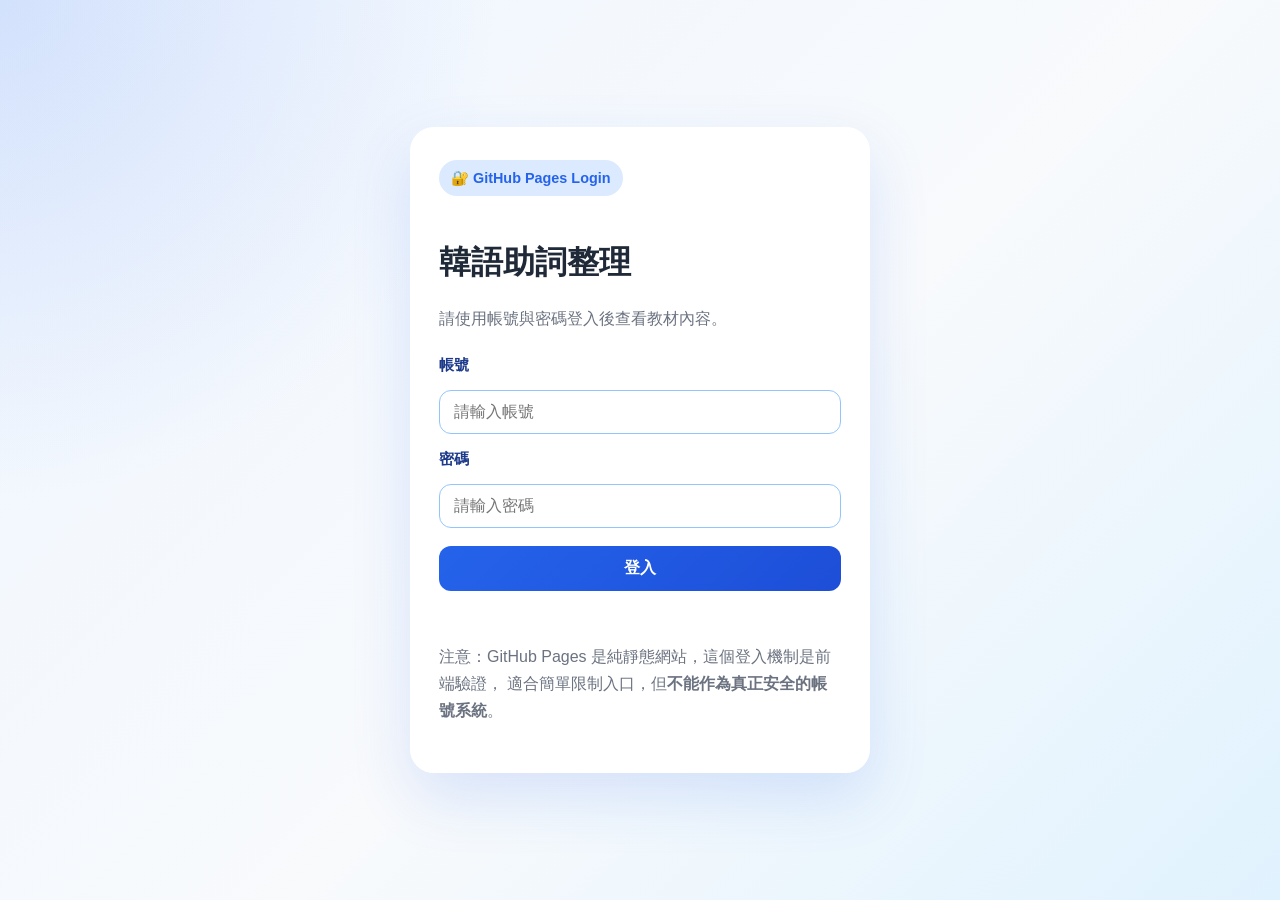
==== commit 961b308e: "feat: add frontend login entry for GitHub Pages Replace the index redirect with a styled login page " ====
--- a/main.html
+++ b/main.html
@@ -31,6 +31,7 @@
         <div class="top-bar">
             <h1>韓語助詞例句整理</h1>
             <div style="display:flex;gap:8px;">
+                <button id="logoutButton" class="theme-toggle" type="button">🚪 登出</button>
                 <button id="chineseToggle" class="theme-toggle" type="button">🙈 隱藏中文</button>
                 <button id="themeToggle" class="theme-toggle" type="button">🌙 深色模式</button>
             </div>
--- a/css/style.css
+++ b/css/style.css
@@ -40,6 +40,120 @@
     background: var(--bg);
 }
 
+.login-body {
+    min-height: 100vh;
+    display: flex;
+    align-items: center;
+    justify-content: center;
+    padding: 24px;
+    background:
+        radial-gradient(circle at top left, rgba(37, 99, 235, 0.14), transparent 32%),
+        linear-gradient(135deg, #eff6ff 0%, #f8fafc 55%, #e0f2fe 100%);
+}
+
+.login-shell {
+    width: 100%;
+    max-width: 460px;
+}
+
+.login-card {
+    background: rgba(255, 255, 255, 0.95);
+    border: 1px solid rgba(255, 255, 255, 0.7);
+    border-radius: 24px;
+    padding: 32px 28px;
+    box-shadow: 0 24px 60px rgba(37, 99, 235, 0.15);
+    backdrop-filter: blur(12px);
+}
+
+.login-badge {
+    display: inline-flex;
+    align-items: center;
+    gap: 6px;
+    margin-bottom: 12px;
+    padding: 6px 12px;
+    border-radius: 999px;
+    background: var(--primary-light);
+    color: var(--primary);
+    font-size: 0.9rem;
+    font-weight: 700;
+}
+
+.login-description,
+.login-help {
+    color: var(--muted);
+}
+
+.login-form {
+    display: flex;
+    flex-direction: column;
+    gap: 12px;
+    margin-top: 20px;
+}
+
+.login-label {
+    font-size: 0.95rem;
+    font-weight: 700;
+    color: var(--heading-accent);
+}
+
+.login-input {
+    width: 100%;
+    padding: 12px 14px;
+    border: 1px solid var(--input-border);
+    border-radius: 12px;
+    background: #fff;
+    color: #111827;
+    font-size: 1rem;
+}
+
+.login-input:focus {
+    outline: none;
+    border-color: var(--primary);
+    box-shadow: 0 0 0 4px rgba(37, 99, 235, 0.12);
+}
+
+.login-submit {
+    margin-top: 6px;
+    border: none;
+    border-radius: 12px;
+    padding: 12px 16px;
+    background: linear-gradient(135deg, #2563eb 0%, #1d4ed8 100%);
+    color: #fff;
+    font-size: 1rem;
+    font-weight: 700;
+    cursor: pointer;
+}
+
+.login-submit:hover {
+    filter: brightness(1.05);
+}
+
+.login-message {
+    min-height: 24px;
+    margin: 0;
+    font-size: 0.95rem;
+    font-weight: 600;
+}
+
+.login-message.success { color: #15803d; }
+.login-message.error { color: #b91c1c; }
+
+body.dark-mode.login-body {
+    background:
+        radial-gradient(circle at top left, rgba(96, 165, 250, 0.18), transparent 32%),
+        linear-gradient(135deg, #0f172a 0%, #111827 55%, #172554 100%);
+}
+
+body.dark-mode .login-card {
+    background: rgba(31, 41, 55, 0.92);
+    border-color: rgba(75, 85, 99, 0.7);
+}
+
+body.dark-mode .login-input {
+    background: #111827;
+    color: #f9fafb;
+}
+
 /* === Layout === */
 .app-shell {
     display: grid;
@@ -672,3 +786,10 @@
         border-bottom: 1px solid var(--border);
     }
 }
+
+@media (max-width: 640px) {
+    .login-card {
+        padding: 24px 18px;
+        border-radius: 18px;
+    }
+}
